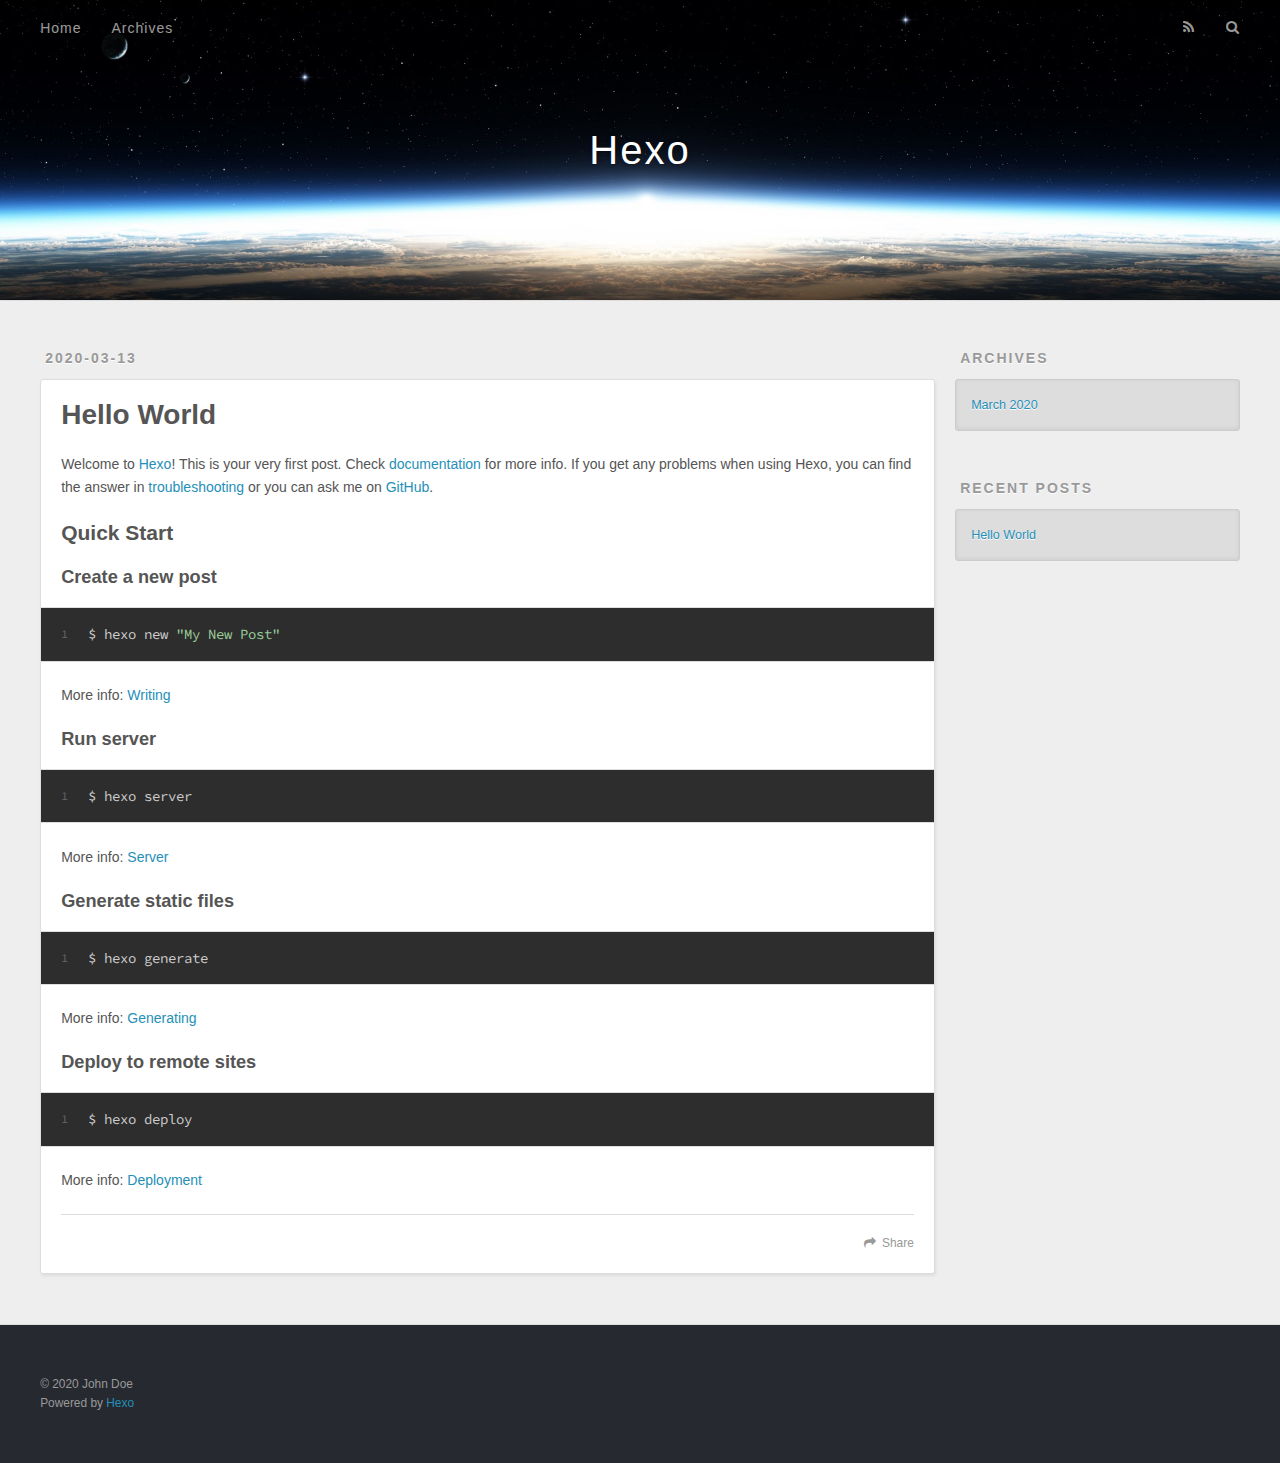
==== index.html @ 434d49f9 "Site updated: 2020-03-13 12:32:12" ====
<!DOCTYPE html>
<html>
<head>
  <meta charset="utf-8">
  

  
  <title>Hexo</title>
  <meta name="viewport" content="width=device-width, initial-scale=1, maximum-scale=1">
  <meta property="og:type" content="website">
<meta property="og:title" content="Hexo">
<meta property="og:url" content="http://yoursite.com/index.html">
<meta property="og:site_name" content="Hexo">
<meta property="og:locale" content="en_US">
<meta property="article:author" content="John Doe">
<meta name="twitter:card" content="summary">
  
    <link rel="alternate" href="/atom.xml" title="Hexo" type="application/atom+xml">
  
  
    <link rel="icon" href="/favicon.png">
  
  
    <link href="//fonts.googleapis.com/css?family=Source+Code+Pro" rel="stylesheet" type="text/css">
  
  
<link rel="stylesheet" href="/css/style.css">

<meta name="generator" content="Hexo 4.2.0"></head>

<body>
  <div id="container">
    <div id="wrap">
      <header id="header">
  <div id="banner"></div>
  <div id="header-outer" class="outer">
    <div id="header-title" class="inner">
      <h1 id="logo-wrap">
        <a href="/" id="logo">Hexo</a>
      </h1>
      
    </div>
    <div id="header-inner" class="inner">
      <nav id="main-nav">
        <a id="main-nav-toggle" class="nav-icon"></a>
        
          <a class="main-nav-link" href="/">Home</a>
        
          <a class="main-nav-link" href="/archives">Archives</a>
        
      </nav>
      <nav id="sub-nav">
        
          <a id="nav-rss-link" class="nav-icon" href="/atom.xml" title="RSS Feed"></a>
        
        <a id="nav-search-btn" class="nav-icon" title="Search"></a>
      </nav>
      <div id="search-form-wrap">
        <form action="//google.com/search" method="get" accept-charset="UTF-8" class="search-form"><input type="search" name="q" class="search-form-input" placeholder="Search"><button type="submit" class="search-form-submit">&#xF002;</button><input type="hidden" name="sitesearch" value="http://yoursite.com"></form>
      </div>
    </div>
  </div>
</header>
      <div class="outer">
        <section id="main">
  
    <article id="post-hello-world" class="article article-type-post" itemscope itemprop="blogPost">
  <div class="article-meta">
    <a href="/2020/03/13/hello-world/" class="article-date">
  <time datetime="2020-03-13T03:40:43.714Z" itemprop="datePublished">2020-03-13</time>
</a>
    
  </div>
  <div class="article-inner">
    
    
      <header class="article-header">
        
  
    <h1 itemprop="name">
      <a class="article-title" href="/2020/03/13/hello-world/">Hello World</a>
    </h1>
  

      </header>
    
    <div class="article-entry" itemprop="articleBody">
      
        <p>Welcome to <a href="https://hexo.io/" target="_blank" rel="noopener">Hexo</a>! This is your very first post. Check <a href="https://hexo.io/docs/" target="_blank" rel="noopener">documentation</a> for more info. If you get any problems when using Hexo, you can find the answer in <a href="https://hexo.io/docs/troubleshooting.html" target="_blank" rel="noopener">troubleshooting</a> or you can ask me on <a href="https://github.com/hexojs/hexo/issues" target="_blank" rel="noopener">GitHub</a>.</p>
<h2 id="Quick-Start"><a href="#Quick-Start" class="headerlink" title="Quick Start"></a>Quick Start</h2><h3 id="Create-a-new-post"><a href="#Create-a-new-post" class="headerlink" title="Create a new post"></a>Create a new post</h3><figure class="highlight bash"><table><tr><td class="gutter"><pre><span class="line">1</span><br></pre></td><td class="code"><pre><span class="line">$ hexo new <span class="string">"My New Post"</span></span><br></pre></td></tr></table></figure>

<p>More info: <a href="https://hexo.io/docs/writing.html" target="_blank" rel="noopener">Writing</a></p>
<h3 id="Run-server"><a href="#Run-server" class="headerlink" title="Run server"></a>Run server</h3><figure class="highlight bash"><table><tr><td class="gutter"><pre><span class="line">1</span><br></pre></td><td class="code"><pre><span class="line">$ hexo server</span><br></pre></td></tr></table></figure>

<p>More info: <a href="https://hexo.io/docs/server.html" target="_blank" rel="noopener">Server</a></p>
<h3 id="Generate-static-files"><a href="#Generate-static-files" class="headerlink" title="Generate static files"></a>Generate static files</h3><figure class="highlight bash"><table><tr><td class="gutter"><pre><span class="line">1</span><br></pre></td><td class="code"><pre><span class="line">$ hexo generate</span><br></pre></td></tr></table></figure>

<p>More info: <a href="https://hexo.io/docs/generating.html" target="_blank" rel="noopener">Generating</a></p>
<h3 id="Deploy-to-remote-sites"><a href="#Deploy-to-remote-sites" class="headerlink" title="Deploy to remote sites"></a>Deploy to remote sites</h3><figure class="highlight bash"><table><tr><td class="gutter"><pre><span class="line">1</span><br></pre></td><td class="code"><pre><span class="line">$ hexo deploy</span><br></pre></td></tr></table></figure>

<p>More info: <a href="https://hexo.io/docs/one-command-deployment.html" target="_blank" rel="noopener">Deployment</a></p>

      
    </div>
    <footer class="article-footer">
      <a data-url="http://yoursite.com/2020/03/13/hello-world/" data-id="ck7pnyvwx0000w4w993yjgcrk" class="article-share-link">Share</a>
      
      
    </footer>
  </div>
  
</article>


  


</section>
        
          <aside id="sidebar">
  
    

  
    

  
    
  
    
  <div class="widget-wrap">
    <h3 class="widget-title">Archives</h3>
    <div class="widget">
      <ul class="archive-list"><li class="archive-list-item"><a class="archive-list-link" href="/archives/2020/03/">March 2020</a></li></ul>
    </div>
  </div>


  
    
  <div class="widget-wrap">
    <h3 class="widget-title">Recent Posts</h3>
    <div class="widget">
      <ul>
        
          <li>
            <a href="/2020/03/13/hello-world/">Hello World</a>
          </li>
        
      </ul>
    </div>
  </div>

  
</aside>
        
      </div>
      <footer id="footer">
  
  <div class="outer">
    <div id="footer-info" class="inner">
      &copy; 2020 John Doe<br>
      Powered by <a href="http://hexo.io/" target="_blank">Hexo</a>
    </div>
  </div>
</footer>
    </div>
    <nav id="mobile-nav">
  
    <a href="/" class="mobile-nav-link">Home</a>
  
    <a href="/archives" class="mobile-nav-link">Archives</a>
  
</nav>
    

<script src="//ajax.googleapis.com/ajax/libs/jquery/2.0.3/jquery.min.js"></script>


  
<link rel="stylesheet" href="/fancybox/jquery.fancybox.css">

  
<script src="/fancybox/jquery.fancybox.pack.js"></script>




<script src="/js/script.js"></script>




  </div>
</body>
</html>
---- css/style.css ----
body {
  width: 100%;
}
body:before,
body:after {
  content: "";
  display: table;
}
body:after {
  clear: both;
}
html,
body,
div,
span,
applet,
object,
iframe,
h1,
h2,
h3,
h4,
h5,
h6,
p,
blockquote,
pre,
a,
abbr,
acronym,
address,
big,
cite,
code,
del,
dfn,
em,
img,
ins,
kbd,
q,
s,
samp,
small,
strike,
strong,
sub,
sup,
tt,
var,
dl,
dt,
dd,
ol,
ul,
li,
fieldset,
form,
label,
legend,
table,
caption,
tbody,
tfoot,
thead,
tr,
th,
td {
  margin: 0;
  padding: 0;
  border: 0;
  outline: 0;
  font-weight: inherit;
  font-style: inherit;
  font-family: inherit;
  font-size: 100%;
  vertical-align: baseline;
}
body {
  line-height: 1;
  color: #000;
  background: #fff;
}
ol,
ul {
  list-style: none;
}
table {
  border-collapse: separate;
  border-spacing: 0;
  vertical-align: middle;
}
caption,
th,
td {
  text-align: left;
  font-weight: normal;
  vertical-align: middle;
}
a img {
  border: none;
}
input,
button {
  margin: 0;
  padding: 0;
}
input::-moz-focus-inner,
button::-moz-focus-inner {
  border: 0;
  padding: 0;
}
@font-face {
  font-family: FontAwesome;
  font-style: normal;
  font-weight: normal;
  src: url("fonts/fontawesome-webfont.eot?v=#4.0.3");
  src: url("fonts/fontawesome-webfont.eot?#iefix&v=#4.0.3") format("embedded-opentype"), url("fonts/fontawesome-webfont.woff?v=#4.0.3") format("woff"), url("fonts/fontawesome-webfont.ttf?v=#4.0.3") format("truetype"), url("fonts/fontawesome-webfont.svg#fontawesomeregular?v=#4.0.3") format("svg");
}
html,
body,
#container {
  height: 100%;
}
body {
  background: #eee;
  font: 14px -apple-system, BlinkMacSystemFont, "Segoe UI", "Roboto", "Oxygen", "Ubuntu", "Cantarell", "Fira Sans", "Droid Sans", "Helvetica Neue", sans-serif;
  -webkit-text-size-adjust: 100%;
}
.outer {
  max-width: 1220px;
  margin: 0 auto;
  padding: 0 20px;
}
.outer:before,
.outer:after {
  content: "";
  display: table;
}
.outer:after {
  clear: both;
}
.inner {
  display: inline;
  float: left;
  width: 98.33333333333333%;
  margin: 0 0.833333333333333%;
}
.left,
.alignleft {
  float: left;
}
.right,
.alignright {
  float: right;
}
.clear {
  clear: both;
}
#container {
  position: relative;
}
.mobile-nav-on {
  overflow: hidden;
}
#wrap {
  height: 100%;
  width: 100%;
  position: absolute;
  top: 0;
  left: 0;
  -webkit-transition: 0.2s ease-out;
  -moz-transition: 0.2s ease-out;
  -ms-transition: 0.2s ease-out;
  transition: 0.2s ease-out;
  z-index: 1;
  background: #eee;
}
.mobile-nav-on #wrap {
  left: 280px;
}
@media screen and (min-width: 768px) {
  #main {
    display: inline;
    float: left;
    width: 73.33333333333333%;
    margin: 0 0.833333333333333%;
  }
}
.article-date,
.article-category-link,
.archive-year,
.widget-title {
  text-decoration: none;
  text-transform: uppercase;
  letter-spacing: 2px;
  color: #999;
  margin-bottom: 1em;
  margin-left: 5px;
  line-height: 1em;
  text-shadow: 0 1px #fff;
  font-weight: bold;
}
.article-inner,
.archive-article-inner {
  background: #fff;
  -webkit-box-shadow: 1px 2px 3px #ddd;
  box-shadow: 1px 2px 3px #ddd;
  border: 1px solid #ddd;
  border-radius: 3px;
}
.article-entry h1,
.widget h1 {
  font-size: 2em;
}
.article-entry h2,
.widget h2 {
  font-size: 1.5em;
}
.article-entry h3,
.widget h3 {
  font-size: 1.3em;
}
.article-entry h4,
.widget h4 {
  font-size: 1.2em;
}
.article-entry h5,
.widget h5 {
  font-size: 1em;
}
.article-entry h6,
.widget h6 {
  font-size: 1em;
  color: #999;
}
.article-entry hr,
.widget hr {
  border: 1px dashed #ddd;
}
.article-entry strong,
.widget strong {
  font-weight: bold;
}
.article-entry em,
.widget em,
.article-entry cite,
.widget cite {
  font-style: italic;
}
.article-entry sup,
.widget sup,
.article-entry sub,
.widget sub {
  font-size: 0.75em;
  line-height: 0;
  position: relative;
  vertical-align: baseline;
}
.article-entry sup,
.widget sup {
  top: -0.5em;
}
.article-entry sub,
.widget sub {
  bottom: -0.2em;
}
.article-entry small,
.widget small {
  font-size: 0.85em;
}
.article-entry acronym,
.widget acronym,
.article-entry abbr,
.widget abbr {
  border-bottom: 1px dotted;
}
.article-entry ul,
.widget ul,
.article-entry ol,
.widget ol,
.article-entry dl,
.widget dl {
  margin: 0 20px;
  line-height: 1.6em;
}
.article-entry ul ul,
.widget ul ul,
.article-entry ol ul,
.widget ol ul,
.article-entry ul ol,
.widget ul ol,
.article-entry ol ol,
.widget ol ol {
  margin-top: 0;
  margin-bottom: 0;
}
.article-entry ul,
.widget ul {
  list-style: disc;
}
.article-entry ol,
.widget ol {
  list-style: decimal;
}
.article-entry dt,
.widget dt {
  font-weight: bold;
}
#header {
  height: 300px;
  position: relative;
  border-bottom: 1px solid #ddd;
}
#header:before,
#header:after {
  content: "";
  position: absolute;
  left: 0;
  right: 0;
  height: 40px;
}
#header:before {
  top: 0;
  background: -webkit-linear-gradient(rgba(0,0,0,0.2), transparent);
  background: -moz-linear-gradient(rgba(0,0,0,0.2), transparent);
  background: -ms-linear-gradient(rgba(0,0,0,0.2), transparent);
  background: linear-gradient(rgba(0,0,0,0.2), transparent);
}
#header:after {
  bottom: 0;
  background: -webkit-linear-gradient(transparent, rgba(0,0,0,0.2));
  background: -moz-linear-gradient(transparent, rgba(0,0,0,0.2));
  background: -ms-linear-gradient(transparent, rgba(0,0,0,0.2));
  background: linear-gradient(transparent, rgba(0,0,0,0.2));
}
#header-outer {
  height: 100%;
  position: relative;
}
#header-inner {
  position: relative;
  overflow: hidden;
}
#banner {
  position: absolute;
  top: 0;
  left: 0;
  width: 100%;
  height: 100%;
  background: url("images/banner.jpg") center #000;
  -webkit-background-size: cover;
  -moz-background-size: cover;
  background-size: cover;
  z-index: -1;
}
#header-title {
  text-align: center;
  height: 40px;
  position: absolute;
  top: 50%;
  left: 0;
  margin-top: -20px;
}
#logo,
#subtitle {
  text-decoration: none;
  color: #fff;
  font-weight: 300;
  text-shadow: 0 1px 4px rgba(0,0,0,0.3);
}
#logo {
  font-size: 40px;
  line-height: 40px;
  letter-spacing: 2px;
}
#subtitle {
  font-size: 16px;
  line-height: 16px;
  letter-spacing: 1px;
}
#subtitle-wrap {
  margin-top: 16px;
}
#main-nav {
  float: left;
  margin-left: -15px;
}
.nav-icon,
.main-nav-link {
  float: left;
  color: #fff;
  opacity: 0.6;
  text-decoration: none;
  text-shadow: 0 1px rgba(0,0,0,0.2);
  -webkit-transition: opacity 0.2s;
  -moz-transition: opacity 0.2s;
  -ms-transition: opacity 0.2s;
  transition: opacity 0.2s;
  display: block;
  padding: 20px 15px;
}
.nav-icon:hover,
.main-nav-link:hover {
  opacity: 1;
}
.nav-icon {
  font-family: FontAwesome;
  text-align: center;
  font-size: 14px;
  width: 14px;
  height: 14px;
  padding: 20px 15px;
  position: relative;
  cursor: pointer;
}
.main-nav-link {
  font-weight: 300;
  letter-spacing: 1px;
}
@media screen and (max-width: 479px) {
  .main-nav-link {
    display: none;
  }
}
#main-nav-toggle {
  display: none;
}
#main-nav-toggle:before {
  content: "\f0c9";
}
@media screen and (max-width: 479px) {
  #main-nav-toggle {
    display: block;
  }
}
#sub-nav {
  float: right;
  margin-right: -15px;
}
#nav-rss-link:before {
  content: "\f09e";
}
#nav-search-btn:before {
  content: "\f002";
}
#search-form-wrap {
  position: absolute;
  top: 15px;
  width: 150px;
  height: 30px;
  right: -150px;
  opacity: 0;
  -webkit-transition: 0.2s ease-out;
  -moz-transition: 0.2s ease-out;
  -ms-transition: 0.2s ease-out;
  transition: 0.2s ease-out;
}
#search-form-wrap.on {
  opacity: 1;
  right: 0;
}
@media screen and (max-width: 479px) {
  #search-form-wrap {
    width: 100%;
    right: -100%;
  }
}
.search-form {
  position: absolute;
  top: 0;
  left: 0;
  right: 0;
  background: #fff;
  padding: 5px 15px;
  border-radius: 15px;
  -webkit-box-shadow: 0 0 10px rgba(0,0,0,0.3);
  box-shadow: 0 0 10px rgba(0,0,0,0.3);
}
.search-form-input {
  border: none;
  background: none;
  color: #555;
  width: 100%;
  font: 13px -apple-system, BlinkMacSystemFont, "Segoe UI", "Roboto", "Oxygen", "Ubuntu", "Cantarell", "Fira Sans", "Droid Sans", "Helvetica Neue", sans-serif;
  outline: none;
}
.search-form-input::-webkit-search-results-decoration,
.search-form-input::-webkit-search-cancel-button {
  -webkit-appearance: none;
}
.search-form-submit {
  position: absolute;
  top: 50%;
  right: 10px;
  margin-top: -7px;
  font: 13px FontAwesome;
  border: none;
  background: none;
  color: #bbb;
  cursor: pointer;
}
.search-form-submit:hover,
.search-form-submit:focus {
  color: #777;
}
.article {
  margin: 50px 0;
}
.article-inner {
  overflow: hidden;
}
.article-meta:before,
.article-meta:after {
  content: "";
  display: table;
}
.article-meta:after {
  clear: both;
}
.article-date {
  float: left;
}
.article-category {
  float: left;
  line-height: 1em;
  color: #ccc;
  text-shadow: 0 1px #fff;
  margin-left: 8px;
}
.article-category:before {
  content: "\2022";
}
.article-category-link {
  margin: 0 12px 1em;
}
.article-header {
  padding: 20px 20px 0;
}
.article-title {
  text-decoration: none;
  font-size: 2em;
  font-weight: bold;
  color: #555;
  line-height: 1.1em;
  -webkit-transition: color 0.2s;
  -moz-transition: color 0.2s;
  -ms-transition: color 0.2s;
  transition: color 0.2s;
}
a.article-title:hover {
  color: #258fb8;
}
.article-entry {
  color: #555;
  padding: 0 20px;
}
.article-entry:before,
.article-entry:after {
  content: "";
  display: table;
}
.article-entry:after {
  clear: both;
}
.article-entry p,
.article-entry table {
  line-height: 1.6em;
  margin: 1.6em 0;
}
.article-entry h1,
.article-entry h2,
.article-entry h3,
.article-entry h4,
.article-entry h5,
.article-entry h6 {
  font-weight: bold;
}
.article-entry h1,
.article-entry h2,
.article-entry h3,
.article-entry h4,
.article-entry h5,
.article-entry h6 {
  line-height: 1.1em;
  margin: 1.1em 0;
}
.article-entry a {
  color: #258fb8;
  text-decoration: none;
}
.article-entry a:hover {
  text-decoration: underline;
}
.article-entry ul,
.article-entry ol,
.article-entry dl {
  margin-top: 1.6em;
  margin-bottom: 1.6em;
}
.article-entry img,
.article-entry video {
  max-width: 100%;
  height: auto;
  display: block;
  margin: auto;
}
.article-entry iframe {
  border: none;
}
.article-entry table {
  width: 100%;
  border-collapse: collapse;
  border-spacing: 0;
}
.article-entry th {
  font-weight: bold;
  border-bottom: 3px solid #ddd;
  padding-bottom: 0.5em;
}
.article-entry td {
  border-bottom: 1px solid #ddd;
  padding: 10px 0;
}
.article-entry blockquote {
  font-family: Georgia, "Times New Roman", serif;
  font-size: 1.4em;
  margin: 1.6em 20px;
  text-align: center;
}
.article-entry blockquote footer {
  font-size: 14px;
  margin: 1.6em 0;
  font-family: -apple-system, BlinkMacSystemFont, "Segoe UI", "Roboto", "Oxygen", "Ubuntu", "Cantarell", "Fira Sans", "Droid Sans", "Helvetica Neue", sans-serif;
}
.article-entry blockquote footer cite:before {
  content: "—";
  padding: 0 0.5em;
}
.article-entry .pullquote {
  text-align: left;
  width: 45%;
  margin: 0;
}
.article-entry .pullquote.left {
  margin-left: 0.5em;
  margin-right: 1em;
}
.article-entry .pullquote.right {
  margin-right: 0.5em;
  margin-left: 1em;
}
.article-entry .caption {
  color: #999;
  display: block;
  font-size: 0.9em;
  margin-top: 0.5em;
  position: relative;
  text-align: center;
}
.article-entry .video-container {
  position: relative;
  padding-top: 56.25%;
  height: 0;
  overflow: hidden;
}
.article-entry .video-container iframe,
.article-entry .video-container object,
.article-entry .video-container embed {
  position: absolute;
  top: 0;
  left: 0;
  width: 100%;
  height: 100%;
  margin-top: 0;
}
.article-more-link a {
  display: inline-block;
  line-height: 1em;
  padding: 6px 15px;
  border-radius: 15px;
  background: #eee;
  color: #999;
  text-shadow: 0 1px #fff;
  text-decoration: none;
}
.article-more-link a:hover {
  background: #258fb8;
  color: #fff;
  text-decoration: none;
  text-shadow: 0 1px #1e7293;
}
.article-footer {
  font-size: 0.85em;
  line-height: 1.6em;
  border-top: 1px solid #ddd;
  padding-top: 1.6em;
  margin: 0 20px 20px;
}
.article-footer:before,
.article-footer:after {
  content: "";
  display: table;
}
.article-footer:after {
  clear: both;
}
.article-footer a {
  color: #999;
  text-decoration: none;
}
.article-footer a:hover {
  color: #555;
}
.article-tag-list-item {
  float: left;
  margin-right: 10px;
}
.article-tag-list-link:before {
  content: "#";
}
.article-comment-link {
  float: right;
}
.article-comment-link:before {
  content: "\f075";
  font-family: FontAwesome;
  padding-right: 8px;
}
.article-share-link {
  cursor: pointer;
  float: right;
  margin-left: 20px;
}
.article-share-link:before {
  content: "\f064";
  font-family: FontAwesome;
  padding-right: 6px;
}
#article-nav {
  position: relative;
}
#article-nav:before,
#article-nav:after {
  content: "";
  display: table;
}
#article-nav:after {
  clear: both;
}
@media screen and (min-width: 768px) {
  #article-nav {
    margin: 50px 0;
  }
  #article-nav:before {
    width: 8px;
    height: 8px;
    position: absolute;
    top: 50%;
    left: 50%;
    margin-top: -4px;
    margin-left: -4px;
    content: "";
    border-radius: 50%;
    background: #ddd;
    -webkit-box-shadow: 0 1px 2px #fff;
    box-shadow: 0 1px 2px #fff;
  }
}
.article-nav-link-wrap {
  text-decoration: none;
  text-shadow: 0 1px #fff;
  color: #999;
  -webkit-box-sizing: border-box;
  -moz-box-sizing: border-box;
  box-sizing: border-box;
  margin-top: 50px;
  text-align: center;
  display: block;
}
.article-nav-link-wrap:hover {
  color: #555;
}
@media screen and (min-width: 768px) {
  .article-nav-link-wrap {
    width: 50%;
    margin-top: 0;
  }
}
@media screen and (min-width: 768px) {
  #article-nav-newer {
    float: left;
    text-align: right;
    padding-right: 20px;
  }
}
@media screen and (min-width: 768px) {
  #article-nav-older {
    float: right;
    text-align: left;
    padding-left: 20px;
  }
}
.article-nav-caption {
  text-transform: uppercase;
  letter-spacing: 2px;
  color: #ddd;
  line-height: 1em;
  font-weight: bold;
}
#article-nav-newer .article-nav-caption {
  margin-right: -2px;
}
.article-nav-title {
  font-size: 0.85em;
  line-height: 1.6em;
  margin-top: 0.5em;
}
.article-share-box {
  position: absolute;
  display: none;
  background: #fff;
  -webkit-box-shadow: 1px 2px 10px rgba(0,0,0,0.2);
  box-shadow: 1px 2px 10px rgba(0,0,0,0.2);
  border-radius: 3px;
  margin-left: -145px;
  overflow: hidden;
  z-index: 1;
}
.article-share-box.on {
  display: block;
}
.article-share-input {
  width: 100%;
  background: none;
  -webkit-box-sizing: border-box;
  -moz-box-sizing: border-box;
  box-sizing: border-box;
  font: 14px -apple-system, BlinkMacSystemFont, "Segoe UI", "Roboto", "Oxygen", "Ubuntu", "Cantarell", "Fira Sans", "Droid Sans", "Helvetica Neue", sans-serif;
  padding: 0 15px;
  color: #555;
  outline: none;
  border: 1px solid #ddd;
  border-radius: 3px 3px 0 0;
  height: 36px;
  line-height: 36px;
}
.article-share-links {
  background: #eee;
}
.article-share-links:before,
.article-share-links:after {
  content: "";
  display: table;
}
.article-share-links:after {
  clear: both;
}
.article-share-twitter,
.article-share-facebook,
.article-share-pinterest,
.article-share-google {
  width: 50px;
  height: 36px;
  display: block;
  float: left;
  position: relative;
  color: #999;
  text-shadow: 0 1px #fff;
}
.article-share-twitter:before,
.article-share-facebook:before,
.article-share-pinterest:before,
.article-share-google:before {
  font-size: 20px;
  font-family: FontAwesome;
  width: 20px;
  height: 20px;
  position: absolute;
  top: 50%;
  left: 50%;
  margin-top: -10px;
  margin-left: -10px;
  text-align: center;
}
.article-share-twitter:hover,
.article-share-facebook:hover,
.article-share-pinterest:hover,
.article-share-google:hover {
  color: #fff;
}
.article-share-twitter:before {
  content: "\f099";
}
.article-share-twitter:hover {
  background: #00aced;
  text-shadow: 0 1px #008abe;
}
.article-share-facebook:before {
  content: "\f09a";
}
.article-share-facebook:hover {
  background: #3b5998;
  text-shadow: 0 1px #2f477a;
}
.article-share-pinterest:before {
  content: "\f0d2";
}
.article-share-pinterest:hover {
  background: #cb2027;
  text-shadow: 0 1px #a21a1f;
}
.article-share-google:before {
  content: "\f0d5";
}
.article-share-google:hover {
  background: #dd4b39;
  text-shadow: 0 1px #be3221;
}
.article-gallery {
  background: #000;
  position: relative;
}
.article-gallery-photos {
  position: relative;
  overflow: hidden;
}
.article-gallery-img {
  display: none;
  max-width: 100%;
}
.article-gallery-img:first-child {
  display: block;
}
.article-gallery-img.loaded {
  position: absolute;
  display: block;
}
.article-gallery-img img {
  display: block;
  max-width: 100%;
  margin: 0 auto;
}
#comments {
  background: #fff;
  -webkit-box-shadow: 1px 2px 3px #ddd;
  box-shadow: 1px 2px 3px #ddd;
  padding: 20px;
  border: 1px solid #ddd;
  border-radius: 3px;
  margin: 50px 0;
}
#comments a {
  color: #258fb8;
}
.archives-wrap {
  margin: 50px 0;
}
.archives:before,
.archives:after {
  content: "";
  display: table;
}
.archives:after {
  clear: both;
}
.archive-year-wrap {
  margin-bottom: 1em;
}
.archives {
  -webkit-column-gap: 10px;
  -moz-column-gap: 10px;
  column-gap: 10px;
}
@media screen and (min-width: 480px) and (max-width: 767px) {
  .archives {
    -webkit-column-count: 2;
    -moz-column-count: 2;
    column-count: 2;
  }
}
@media screen and (min-width: 768px) {
  .archives {
    -webkit-column-count: 3;
    -moz-column-count: 3;
    column-count: 3;
  }
}
.archive-article {
  -webkit-column-break-inside: avoid;
  page-break-inside: avoid;
  overflow: hidden;
  break-inside: avoid-column;
}
.archive-article-inner {
  padding: 10px;
  margin-bottom: 15px;
}
.archive-article-title {
  text-decoration: none;
  font-weight: bold;
  color: #555;
  -webkit-transition: color 0.2s;
  -moz-transition: color 0.2s;
  -ms-transition: color 0.2s;
  transition: color 0.2s;
  line-height: 1.6em;
}
.archive-article-title:hover {
  color: #258fb8;
}
.archive-article-footer {
  margin-top: 1em;
}
.archive-article-date {
  color: #999;
  text-decoration: none;
  font-size: 0.85em;
  line-height: 1em;
  margin-bottom: 0.5em;
  display: block;
}
#page-nav {
  margin: 50px auto;
  background: #fff;
  -webkit-box-shadow: 1px 2px 3px #ddd;
  box-shadow: 1px 2px 3px #ddd;
  border: 1px solid #ddd;
  border-radius: 3px;
  text-align: center;
  color: #999;
  overflow: hidden;
}
#page-nav:before,
#page-nav:after {
  content: "";
  display: table;
}
#page-nav:after {
  clear: both;
}
#page-nav a,
#page-nav span {
  padding: 10px 20px;
  line-height: 1;
  height: 2ex;
}
#page-nav a {
  color: #999;
  text-decoration: none;
}
#page-nav a:hover {
  background: #999;
  color: #fff;
}
#page-nav .prev {
  float: left;
}
#page-nav .next {
  float: right;
}
#page-nav .page-number {
  display: inline-block;
}
@media screen and (max-width: 479px) {
  #page-nav .page-number {
    display: none;
  }
}
#page-nav .current {
  color: #555;
  font-weight: bold;
}
#page-nav .space {
  color: #ddd;
}
#footer {
  background: #262a30;
  padding: 50px 0;
  border-top: 1px solid #ddd;
  color: #999;
}
#footer a {
  color: #258fb8;
  text-decoration: none;
}
#footer a:hover {
  text-decoration: underline;
}
#footer-info {
  line-height: 1.6em;
  font-size: 0.85em;
}
.article-entry pre,
.article-entry .highlight {
  background: #2d2d2d;
  margin: 0 -20px;
  padding: 15px 20px;
  border-style: solid;
  border-color: #ddd;
  border-width: 1px 0;
  overflow: auto;
  color: #ccc;
  line-height: 22.400000000000002px;
}
.article-entry .highlight .gutter pre,
.article-entry .gist .gist-file .gist-data .line-numbers {
  color: #666;
  font-size: 0.85em;
}
.article-entry pre,
.article-entry code {
  font-family: "Source Code Pro", Consolas, Monaco, Menlo, Consolas, monospace;
}
.article-entry code {
  background: #eee;
  text-shadow: 0 1px #fff;
  padding: 0 0.3em;
}
.article-entry pre code {
  background: none;
  text-shadow: none;
  padding: 0;
}
.article-entry .highlight pre {
  border: none;
  margin: 0;
  padding: 0;
}
.article-entry .highlight table {
  margin: 0;
  width: auto;
}
.article-entry .highlight td {
  border: none;
  padding: 0;
}
.article-entry .highlight figcaption {
  font-size: 0.85em;
  color: #999;
  line-height: 1em;
  margin-bottom: 1em;
}
.article-entry .highlight figcaption:before,
.article-entry .highlight figcaption:after {
  content: "";
  display: table;
}
.article-entry .highlight figcaption:after {
  clear: both;
}
.article-entry .highlight figcaption a {
  float: right;
}
.article-entry .highlight .gutter pre {
  text-align: right;
  padding-right: 20px;
}
.article-entry .highlight .line {
  height: 22.400000000000002px;
}
.article-entry .highlight .line.marked {
  background: #515151;
}
.article-entry .gist {
  margin: 0 -20px;
  border-style: solid;
  border-color: #ddd;
  border-width: 1px 0;
  background: #2d2d2d;
  padding: 15px 20px 15px 0;
}
.article-entry .gist .gist-file {
  border: none;
  font-family: "Source Code Pro", Consolas, Monaco, Menlo, Consolas, monospace;
  margin: 0;
}
.article-entry .gist .gist-file .gist-data {
  background: none;
  border: none;
}
.article-entry .gist .gist-file .gist-data .line-numbers {
  background: none;
  border: none;
  padding: 0 20px 0 0;
}
.article-entry .gist .gist-file .gist-data .line-data {
  padding: 0 !important;
}
.article-entry .gist .gist-file .highlight {
  margin: 0;
  padding: 0;
  border: none;
}
.article-entry .gist .gist-file .gist-meta {
  background: #2d2d2d;
  color: #999;
  font: 0.85em -apple-system, BlinkMacSystemFont, "Segoe UI", "Roboto", "Oxygen", "Ubuntu", "Cantarell", "Fira Sans", "Droid Sans", "Helvetica Neue", sans-serif;
  text-shadow: 0 0;
  padding: 0;
  margin-top: 1em;
  margin-left: 20px;
}
.article-entry .gist .gist-file .gist-meta a {
  color: #258fb8;
  font-weight: normal;
}
.article-entry .gist .gist-file .gist-meta a:hover {
  text-decoration: underline;
}
pre .comment,
pre .title {
  color: #999;
}
pre .variable,
pre .attribute,
pre .tag,
pre .regexp,
pre .ruby .constant,
pre .xml .tag .title,
pre .xml .pi,
pre .xml .doctype,
pre .html .doctype,
pre .css .id,
pre .css .class,
pre .css .pseudo {
  color: #f2777a;
}
pre .number,
pre .preprocessor,
pre .built_in,
pre .literal,
pre .params,
pre .constant {
  color: #f99157;
}
pre .class,
pre .ruby .class .title,
pre .css .rules .attribute {
  color: #9c9;
}
pre .string,
pre .value,
pre .inheritance,
pre .header,
pre .ruby .symbol,
pre .xml .cdata {
  color: #9c9;
}
pre .css .hexcolor {
  color: #6cc;
}
pre .function,
pre .python .decorator,
pre .python .title,
pre .ruby .function .title,
pre .ruby .title .keyword,
pre .perl .sub,
pre .javascript .title,
pre .coffeescript .title {
  color: #69c;
}
pre .keyword,
pre .javascript .function {
  color: #c9c;
}
@media screen and (max-width: 479px) {
  #mobile-nav {
    position: absolute;
    top: 0;
    left: 0;
    width: 280px;
    height: 100%;
    background: #191919;
    border-right: 1px solid #fff;
  }
}
@media screen and (max-width: 479px) {
  .mobile-nav-link {
    display: block;
    color: #999;
    text-decoration: none;
    padding: 15px 20px;
    font-weight: bold;
  }
  .mobile-nav-link:hover {
    color: #fff;
  }
}
@media screen and (min-width: 768px) {
  #sidebar {
    display: inline;
    float: left;
    width: 23.333333333333332%;
    margin: 0 0.833333333333333%;
  }
}
.widget-wrap {
  margin: 50px 0;
}
.widget {
  color: #777;
  text-shadow: 0 1px #fff;
  background: #ddd;
  -webkit-box-shadow: 0 -1px 4px #ccc inset;
  box-shadow: 0 -1px 4px #ccc inset;
  border: 1px solid #ccc;
  padding: 15px;
  border-radius: 3px;
}
.widget a {
  color: #258fb8;
  text-decoration: none;
}
.widget a:hover {
  text-decoration: underline;
}
.widget ul ul,
.widget ol ul,
.widget dl ul,
.widget ul ol,
.widget ol ol,
.widget dl ol,
.widget ul dl,
.widget ol dl,
.widget dl dl {
  margin-left: 15px;
  list-style: disc;
}
.widget {
  line-height: 1.6em;
  word-wrap: break-word;
  font-size: 0.9em;
}
.widget ul,
.widget ol {
  list-style: none;
  margin: 0;
}
.widget ul ul,
.widget ol ul,
.widget ul ol,
.widget ol ol {
  margin: 0 20px;
}
.widget ul ul,
.widget ol ul {
  list-style: disc;
}
.widget ul ol,
.widget ol ol {
  list-style: decimal;
}
.category-list-count,
.tag-list-count,
.archive-list-count {
  padding-left: 5px;
  color: #999;
  font-size: 0.85em;
}
.category-list-count:before,
.tag-list-count:before,
.archive-list-count:before {
  content: "(";
}
.category-list-count:after,
.tag-list-count:after,
.archive-list-count:after {
  content: ")";
}
.tagcloud a {
  margin-right: 5px;
  display: inline-block;
}
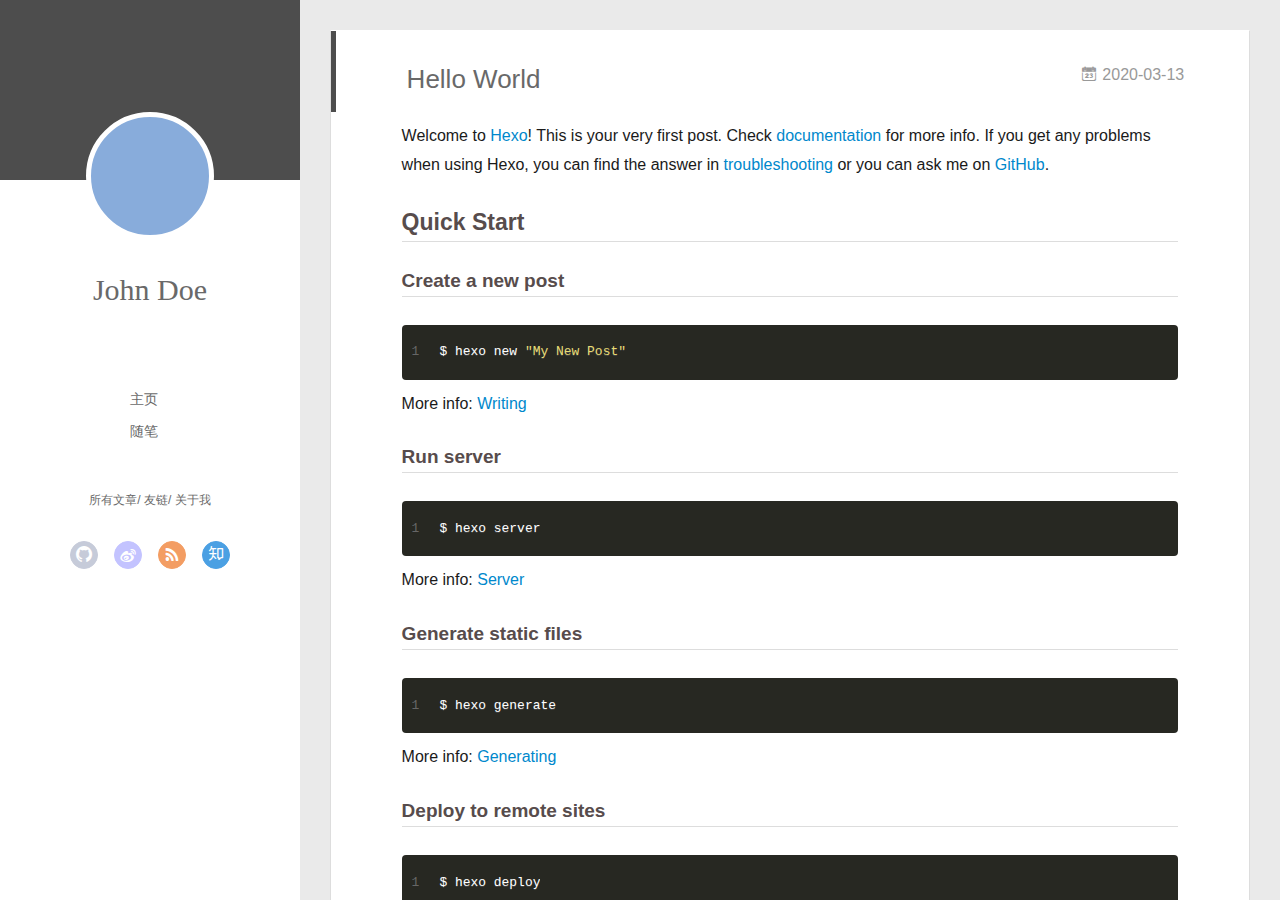
==== commit 9e9f3d40: "Site updated: 2020-03-13 13:19:25" ====
--- a/index.html
+++ b/index.html
@@ -3,8 +3,9 @@
 <head>
   <meta charset="utf-8">
   
-
-  
+  <meta name="renderer" content="webkit">
+  <meta http-equiv="X-UA-Compatible" content="IE=edge" >
+  <link rel="dns-prefetch" href="http://yoursite.com">
   <title>Hexo</title>
   <meta name="viewport" content="width=device-width, initial-scale=1, maximum-scale=1">
   <meta property="og:type" content="website">
@@ -15,64 +16,144 @@
 <meta property="article:author" content="John Doe">
 <meta name="twitter:card" content="summary">
   
-    <link rel="alternate" href="/atom.xml" title="Hexo" type="application/atom+xml">
+    <link rel="alternative" href="/atom.xml" title="Hexo" type="application/atom+xml">
   
   
     <link rel="icon" href="/favicon.png">
   
-  
-    <link href="//fonts.googleapis.com/css?family=Source+Code+Pro" rel="stylesheet" type="text/css">
-  
-  
-<link rel="stylesheet" href="/css/style.css">
+  <link rel="stylesheet" type="text/css" href="/./main.0cf68a.css">
+  <style type="text/css">
+  
+    #container.show {
+      background: linear-gradient(200deg,#a0cfe4,#e8c37e);
+    }
+  </style>
+  
+
+  
 
 <meta name="generator" content="Hexo 4.2.0"></head>
 
 <body>
-  <div id="container">
-    <div id="wrap">
-      <header id="header">
-  <div id="banner"></div>
-  <div id="header-outer" class="outer">
-    <div id="header-title" class="inner">
-      <h1 id="logo-wrap">
-        <a href="/" id="logo">Hexo</a>
-      </h1>
-      
-    </div>
-    <div id="header-inner" class="inner">
-      <nav id="main-nav">
-        <a id="main-nav-toggle" class="nav-icon"></a>
-        
-          <a class="main-nav-link" href="/">Home</a>
-        
-          <a class="main-nav-link" href="/archives">Archives</a>
-        
-      </nav>
-      <nav id="sub-nav">
-        
-          <a id="nav-rss-link" class="nav-icon" href="/atom.xml" title="RSS Feed"></a>
-        
-        <a id="nav-search-btn" class="nav-icon" title="Search"></a>
-      </nav>
-      <div id="search-form-wrap">
-        <form action="//google.com/search" method="get" accept-charset="UTF-8" class="search-form"><input type="search" name="q" class="search-form-input" placeholder="Search"><button type="submit" class="search-form-submit">&#xF002;</button><input type="hidden" name="sitesearch" value="http://yoursite.com"></form>
-      </div>
-    </div>
-  </div>
-</header>
-      <div class="outer">
-        <section id="main">
-  
-    <article id="post-hello-world" class="article article-type-post" itemscope itemprop="blogPost">
-  <div class="article-meta">
-    <a href="/2020/03/13/hello-world/" class="article-date">
-  <time datetime="2020-03-13T03:40:43.714Z" itemprop="datePublished">2020-03-13</time>
-</a>
-    
-  </div>
+  <div id="container" q-class="show:isCtnShow">
+    <canvas id="anm-canvas" class="anm-canvas"></canvas>
+    <div class="left-col" q-class="show:isShow">
+      
+<div class="overlay" style="background: #4d4d4d"></div>
+<div class="intrude-less">
+	<header id="header" class="inner">
+		<a href="/" class="profilepic">
+			<img src="" class="js-avatar">
+		</a>
+		<hgroup>
+		  <h1 class="header-author"><a href="/">John Doe</a></h1>
+		</hgroup>
+		
+
+		<nav class="header-menu">
+			<ul>
+			
+				<li><a href="/">主页</a></li>
+	        
+				<li><a href="/tags/%E9%9A%8F%E7%AC%94/">随笔</a></li>
+	        
+			</ul>
+		</nav>
+		<nav class="header-smart-menu">
+    		
+    			
+    			<a q-on="click: openSlider(e, 'innerArchive')" href="javascript:void(0)">所有文章</a>
+    			
+            
+    			
+    			<a q-on="click: openSlider(e, 'friends')" href="javascript:void(0)">友链</a>
+    			
+            
+    			
+    			<a q-on="click: openSlider(e, 'aboutme')" href="javascript:void(0)">关于我</a>
+    			
+            
+		</nav>
+		<nav class="header-nav">
+			<div class="social">
+				
+					<a class="github" target="_blank" href="#" title="github"><i class="icon-github"></i></a>
+		        
+					<a class="weibo" target="_blank" href="#" title="weibo"><i class="icon-weibo"></i></a>
+		        
+					<a class="rss" target="_blank" href="#" title="rss"><i class="icon-rss"></i></a>
+		        
+					<a class="zhihu" target="_blank" href="#" title="zhihu"><i class="icon-zhihu"></i></a>
+		        
+			</div>
+		</nav>
+	</header>		
+</div>
+
+    </div>
+    <div class="mid-col" q-class="show:isShow,hide:isShow|isFalse">
+      
+<nav id="mobile-nav">
+  	<div class="overlay js-overlay" style="background: #4d4d4d"></div>
+	<div class="btnctn js-mobile-btnctn">
+  		<div class="slider-trigger list" q-on="click: openSlider(e)"><i class="icon icon-sort"></i></div>
+	</div>
+	<div class="intrude-less">
+		<header id="header" class="inner">
+			<div class="profilepic">
+				<img src="" class="js-avatar">
+			</div>
+			<hgroup>
+			  <h1 class="header-author js-header-author">John Doe</h1>
+			</hgroup>
+			
+			
+			
+				
+			
+				
+			
+			
+			
+			<nav class="header-nav">
+				<div class="social">
+					
+						<a class="github" target="_blank" href="#" title="github"><i class="icon-github"></i></a>
+			        
+						<a class="weibo" target="_blank" href="#" title="weibo"><i class="icon-weibo"></i></a>
+			        
+						<a class="rss" target="_blank" href="#" title="rss"><i class="icon-rss"></i></a>
+			        
+						<a class="zhihu" target="_blank" href="#" title="zhihu"><i class="icon-zhihu"></i></a>
+			        
+				</div>
+			</nav>
+
+			<nav class="header-menu js-header-menu">
+				<ul style="width: 50%">
+				
+				
+					<li style="width: 50%"><a href="/">主页</a></li>
+		        
+					<li style="width: 50%"><a href="/tags/%E9%9A%8F%E7%AC%94/">随笔</a></li>
+		        
+				</ul>
+			</nav>
+		</header>				
+	</div>
+	<div class="mobile-mask" style="display:none" q-show="isShow"></div>
+</nav>
+
+      <div id="wrapper" class="body-wrap">
+        <div class="menu-l">
+          <div class="canvas-wrap">
+            <canvas data-colors="#eaeaea" data-sectionHeight="100" data-contentId="js-content" id="myCanvas1" class="anm-canvas"></canvas>
+          </div>
+          <div id="js-content" class="content-ll">
+            
+  
+    <article id="post-hello-world" class="article article-type-post  article-index" itemscope itemprop="blogPost">
   <div class="article-inner">
-    
     
       <header class="article-header">
         
@@ -82,6 +163,11 @@
     </h1>
   
 
+        
+        <a href="/2020/03/13/hello-world/" class="archive-article-date">
+  	<time datetime="2020-03-13T03:40:43.714Z" itemprop="datePublished"><i class="icon-calendar icon"></i>2020-03-13</time>
+</a>
+        
       </header>
     
     <div class="article-entry" itemprop="articleBody">
@@ -101,96 +187,292 @@
 <p>More info: <a href="https://hexo.io/docs/one-command-deployment.html" target="_blank" rel="noopener">Deployment</a></p>
 
       
-    </div>
-    <footer class="article-footer">
-      <a data-url="http://yoursite.com/2020/03/13/hello-world/" data-id="ck7pnyvwx0000w4w993yjgcrk" class="article-share-link">Share</a>
-      
-      
-    </footer>
+
+      
+    </div>
+    <div class="article-info article-info-index">
+      
+      
+      
+
+      
+        <p class="article-more-link">
+          <a class="article-more-a" href="/2020/03/13/hello-world/">展开全文 >></a>
+        </p>
+      
+
+      
+      <div class="clearfix"></div>
+    </div>
   </div>
-  
 </article>
 
-
-  
-
-
-</section>
-        
-          <aside id="sidebar">
-  
-    
-
-  
-    
-
-  
-    
-  
-    
-  <div class="widget-wrap">
-    <h3 class="widget-title">Archives</h3>
-    <div class="widget">
-      <ul class="archive-list"><li class="archive-list-item"><a class="archive-list-link" href="/archives/2020/03/">March 2020</a></li></ul>
-    </div>
-  </div>
-
-
-  
-    
-  <div class="widget-wrap">
-    <h3 class="widget-title">Recent Posts</h3>
-    <div class="widget">
-      <ul>
-        
-          <li>
-            <a href="/2020/03/13/hello-world/">Hello World</a>
-          </li>
-        
-      </ul>
-    </div>
-  </div>
-
-  
+<aside class="wrap-side-operation">
+    <div class="mod-side-operation">
+        
+        <div class="jump-container" id="js-jump-container" style="display:none;">
+            <a href="javascript:void(0)" class="mod-side-operation__jump-to-top">
+                <i class="icon-font icon-back"></i>
+            </a>
+            <div id="js-jump-plan-container" class="jump-plan-container" style="top: -11px;">
+                <i class="icon-font icon-plane jump-plane"></i>
+            </div>
+        </div>
+        
+        
+    </div>
 </aside>
-        
+
+
+
+
+  
+  
+
+
+          </div>
+        </div>
       </div>
       <footer id="footer">
-  
   <div class="outer">
-    <div id="footer-info" class="inner">
-      &copy; 2020 John Doe<br>
-      Powered by <a href="http://hexo.io/" target="_blank">Hexo</a>
+    <div id="footer-info">
+    	<div class="footer-left">
+    		&copy; 2020 John Doe
+    	</div>
+      	<div class="footer-right">
+      		<a href="http://hexo.io/" target="_blank">Hexo</a>  Theme <a href="https://github.com/litten/hexo-theme-yilia" target="_blank">Yilia</a> by Litten
+      	</div>
     </div>
   </div>
 </footer>
     </div>
-    <nav id="mobile-nav">
-  
-    <a href="/" class="mobile-nav-link">Home</a>
-  
-    <a href="/archives" class="mobile-nav-link">Archives</a>
-  
-</nav>
-    
-
-<script src="//ajax.googleapis.com/ajax/libs/jquery/2.0.3/jquery.min.js"></script>
-
-
-  
-<link rel="stylesheet" href="/fancybox/jquery.fancybox.css">
-
-  
-<script src="/fancybox/jquery.fancybox.pack.js"></script>
-
-
-
-
-<script src="/js/script.js"></script>
-
-
-
-
+    <script>
+	var yiliaConfig = {
+		mathjax: false,
+		isHome: true,
+		isPost: false,
+		isArchive: false,
+		isTag: false,
+		isCategory: false,
+		open_in_new: false,
+		toc_hide_index: true,
+		root: "/",
+		innerArchive: true,
+		showTags: false
+	}
+</script>
+
+<script>!function(t){function n(e){if(r[e])return r[e].exports;var i=r[e]={exports:{},id:e,loaded:!1};return t[e].call(i.exports,i,i.exports,n),i.loaded=!0,i.exports}var r={};n.m=t,n.c=r,n.p="./",n(0)}([function(t,n,r){r(195),t.exports=r(191)},function(t,n,r){var e=r(3),i=r(52),o=r(27),u=r(28),c=r(53),f="prototype",a=function(t,n,r){var s,l,h,v,p=t&a.F,d=t&a.G,y=t&a.S,g=t&a.P,b=t&a.B,m=d?e:y?e[n]||(e[n]={}):(e[n]||{})[f],x=d?i:i[n]||(i[n]={}),w=x[f]||(x[f]={});d&&(r=n);for(s in r)l=!p&&m&&void 0!==m[s],h=(l?m:r)[s],v=b&&l?c(h,e):g&&"function"==typeof h?c(Function.call,h):h,m&&u(m,s,h,t&a.U),x[s]!=h&&o(x,s,v),g&&w[s]!=h&&(w[s]=h)};e.core=i,a.F=1,a.G=2,a.S=4,a.P=8,a.B=16,a.W=32,a.U=64,a.R=128,t.exports=a},function(t,n,r){var e=r(6);t.exports=function(t){if(!e(t))throw TypeError(t+" is not an object!");return t}},function(t,n){var r=t.exports="undefined"!=typeof window&&window.Math==Math?window:"undefined"!=typeof self&&self.Math==Math?self:Function("return this")();"number"==typeof __g&&(__g=r)},function(t,n){t.exports=function(t){try{return!!t()}catch(t){return!0}}},function(t,n){var r=t.exports="undefined"!=typeof window&&window.Math==Math?window:"undefined"!=typeof self&&self.Math==Math?self:Function("return this")();"number"==typeof __g&&(__g=r)},function(t,n){t.exports=function(t){return"object"==typeof t?null!==t:"function"==typeof t}},function(t,n,r){var e=r(126)("wks"),i=r(76),o=r(3).Symbol,u="function"==typeof o;(t.exports=function(t){return e[t]||(e[t]=u&&o[t]||(u?o:i)("Symbol."+t))}).store=e},function(t,n){var r={}.hasOwnProperty;t.exports=function(t,n){return r.call(t,n)}},function(t,n,r){var e=r(94),i=r(33);t.exports=function(t){return e(i(t))}},function(t,n,r){t.exports=!r(4)(function(){return 7!=Object.defineProperty({},"a",{get:function(){return 7}}).a})},function(t,n,r){var e=r(2),i=r(167),o=r(50),u=Object.defineProperty;n.f=r(10)?Object.defineProperty:function(t,n,r){if(e(t),n=o(n,!0),e(r),i)try{return u(t,n,r)}catch(t){}if("get"in r||"set"in r)throw TypeError("Accessors not supported!");return"value"in r&&(t[n]=r.value),t}},function(t,n,r){t.exports=!r(18)(function(){return 7!=Object.defineProperty({},"a",{get:function(){return 7}}).a})},function(t,n,r){var e=r(14),i=r(22);t.exports=r(12)?function(t,n,r){return e.f(t,n,i(1,r))}:function(t,n,r){return t[n]=r,t}},function(t,n,r){var e=r(20),i=r(58),o=r(42),u=Object.defineProperty;n.f=r(12)?Object.defineProperty:function(t,n,r){if(e(t),n=o(n,!0),e(r),i)try{return u(t,n,r)}catch(t){}if("get"in r||"set"in r)throw TypeError("Accessors not supported!");return"value"in r&&(t[n]=r.value),t}},function(t,n,r){var e=r(40)("wks"),i=r(23),o=r(5).Symbol,u="function"==typeof o;(t.exports=function(t){return e[t]||(e[t]=u&&o[t]||(u?o:i)("Symbol."+t))}).store=e},function(t,n,r){var e=r(67),i=Math.min;t.exports=function(t){return t>0?i(e(t),9007199254740991):0}},function(t,n,r){var e=r(46);t.exports=function(t){return Object(e(t))}},function(t,n){t.exports=function(t){try{return!!t()}catch(t){return!0}}},function(t,n,r){var e=r(63),i=r(34);t.exports=Object.keys||function(t){return e(t,i)}},function(t,n,r){var e=r(21);t.exports=function(t){if(!e(t))throw TypeError(t+" is not an object!");return t}},function(t,n){t.exports=function(t){return"object"==typeof t?null!==t:"function"==typeof t}},function(t,n){t.exports=function(t,n){return{enumerable:!(1&t),configurable:!(2&t),writable:!(4&t),value:n}}},function(t,n){var r=0,e=Math.random();t.exports=function(t){return"Symbol(".concat(void 0===t?"":t,")_",(++r+e).toString(36))}},function(t,n){var r={}.hasOwnProperty;t.exports=function(t,n){return r.call(t,n)}},function(t,n){var r=t.exports={version:"2.4.0"};"number"==typeof __e&&(__e=r)},function(t,n){t.exports=function(t){if("function"!=typeof t)throw TypeError(t+" is not a function!");return t}},function(t,n,r){var e=r(11),i=r(66);t.exports=r(10)?function(t,n,r){return e.f(t,n,i(1,r))}:function(t,n,r){return t[n]=r,t}},function(t,n,r){var e=r(3),i=r(27),o=r(24),u=r(76)("src"),c="toString",f=Function[c],a=(""+f).split(c);r(52).inspectSource=function(t){return f.call(t)},(t.exports=function(t,n,r,c){var f="function"==typeof r;f&&(o(r,"name")||i(r,"name",n)),t[n]!==r&&(f&&(o(r,u)||i(r,u,t[n]?""+t[n]:a.join(String(n)))),t===e?t[n]=r:c?t[n]?t[n]=r:i(t,n,r):(delete t[n],i(t,n,r)))})(Function.prototype,c,function(){return"function"==typeof this&&this[u]||f.call(this)})},function(t,n,r){var e=r(1),i=r(4),o=r(46),u=function(t,n,r,e){var i=String(o(t)),u="<"+n;return""!==r&&(u+=" "+r+'="'+String(e).replace(/"/g,"&quot;")+'"'),u+">"+i+"</"+n+">"};t.exports=function(t,n){var r={};r[t]=n(u),e(e.P+e.F*i(function(){var n=""[t]('"');return n!==n.toLowerCase()||n.split('"').length>3}),"String",r)}},function(t,n,r){var e=r(115),i=r(46);t.exports=function(t){return e(i(t))}},function(t,n,r){var e=r(116),i=r(66),o=r(30),u=r(50),c=r(24),f=r(167),a=Object.getOwnPropertyDescriptor;n.f=r(10)?a:function(t,n){if(t=o(t),n=u(n,!0),f)try{return a(t,n)}catch(t){}if(c(t,n))return i(!e.f.call(t,n),t[n])}},function(t,n,r){var e=r(24),i=r(17),o=r(145)("IE_PROTO"),u=Object.prototype;t.exports=Object.getPrototypeOf||function(t){return t=i(t),e(t,o)?t[o]:"function"==typeof t.constructor&&t instanceof t.constructor?t.constructor.prototype:t instanceof Object?u:null}},function(t,n){t.exports=function(t){if(void 0==t)throw TypeError("Can't call method on  "+t);return t}},function(t,n){t.exports="constructor,hasOwnProperty,isPrototypeOf,propertyIsEnumerable,toLocaleString,toString,valueOf".split(",")},function(t,n){t.exports={}},function(t,n){t.exports=!0},function(t,n){n.f={}.propertyIsEnumerable},function(t,n,r){var e=r(14).f,i=r(8),o=r(15)("toStringTag");t.exports=function(t,n,r){t&&!i(t=r?t:t.prototype,o)&&e(t,o,{configurable:!0,value:n})}},function(t,n,r){var e=r(40)("keys"),i=r(23);t.exports=function(t){return e[t]||(e[t]=i(t))}},function(t,n,r){var e=r(5),i="__core-js_shared__",o=e[i]||(e[i]={});t.exports=function(t){return o[t]||(o[t]={})}},function(t,n){var r=Math.ceil,e=Math.floor;t.exports=function(t){return isNaN(t=+t)?0:(t>0?e:r)(t)}},function(t,n,r){var e=r(21);t.exports=function(t,n){if(!e(t))return t;var r,i;if(n&&"function"==typeof(r=t.toString)&&!e(i=r.call(t)))return i;if("function"==typeof(r=t.valueOf)&&!e(i=r.call(t)))return i;if(!n&&"function"==typeof(r=t.toString)&&!e(i=r.call(t)))return i;throw TypeError("Can't convert object to primitive value")}},function(t,n,r){var e=r(5),i=r(25),o=r(36),u=r(44),c=r(14).f;t.exports=function(t){var n=i.Symbol||(i.Symbol=o?{}:e.Symbol||{});"_"==t.charAt(0)||t in n||c(n,t,{value:u.f(t)})}},function(t,n,r){n.f=r(15)},function(t,n){var r={}.toString;t.exports=function(t){return r.call(t).slice(8,-1)}},function(t,n){t.exports=function(t){if(void 0==t)throw TypeError("Can't call method on  "+t);return t}},function(t,n,r){var e=r(4);t.exports=function(t,n){return!!t&&e(function(){n?t.call(null,function(){},1):t.call(null)})}},function(t,n,r){var e=r(53),i=r(115),o=r(17),u=r(16),c=r(203);t.exports=function(t,n){var r=1==t,f=2==t,a=3==t,s=4==t,l=6==t,h=5==t||l,v=n||c;return function(n,c,p){for(var d,y,g=o(n),b=i(g),m=e(c,p,3),x=u(b.length),w=0,S=r?v(n,x):f?v(n,0):void 0;x>w;w++)if((h||w in b)&&(d=b[w],y=m(d,w,g),t))if(r)S[w]=y;else if(y)switch(t){case 3:return!0;case 5:return d;case 6:return w;case 2:S.push(d)}else if(s)return!1;return l?-1:a||s?s:S}}},function(t,n,r){var e=r(1),i=r(52),o=r(4);t.exports=function(t,n){var r=(i.Object||{})[t]||Object[t],u={};u[t]=n(r),e(e.S+e.F*o(function(){r(1)}),"Object",u)}},function(t,n,r){var e=r(6);t.exports=function(t,n){if(!e(t))return t;var r,i;if(n&&"function"==typeof(r=t.toString)&&!e(i=r.call(t)))return i;if("function"==typeof(r=t.valueOf)&&!e(i=r.call(t)))return i;if(!n&&"function"==typeof(r=t.toString)&&!e(i=r.call(t)))return i;throw TypeError("Can't convert object to primitive value")}},function(t,n,r){var e=r(5),i=r(25),o=r(91),u=r(13),c="prototype",f=function(t,n,r){var a,s,l,h=t&f.F,v=t&f.G,p=t&f.S,d=t&f.P,y=t&f.B,g=t&f.W,b=v?i:i[n]||(i[n]={}),m=b[c],x=v?e:p?e[n]:(e[n]||{})[c];v&&(r=n);for(a in r)(s=!h&&x&&void 0!==x[a])&&a in b||(l=s?x[a]:r[a],b[a]=v&&"function"!=typeof x[a]?r[a]:y&&s?o(l,e):g&&x[a]==l?function(t){var n=function(n,r,e){if(this instanceof t){switch(arguments.length){case 0:return new t;case 1:return new t(n);case 2:return new t(n,r)}return new t(n,r,e)}return t.apply(this,arguments)};return n[c]=t[c],n}(l):d&&"function"==typeof l?o(Function.call,l):l,d&&((b.virtual||(b.virtual={}))[a]=l,t&f.R&&m&&!m[a]&&u(m,a,l)))};f.F=1,f.G=2,f.S=4,f.P=8,f.B=16,f.W=32,f.U=64,f.R=128,t.exports=f},function(t,n){var r=t.exports={version:"2.4.0"};"number"==typeof __e&&(__e=r)},function(t,n,r){var e=r(26);t.exports=function(t,n,r){if(e(t),void 0===n)return t;switch(r){case 1:return function(r){return t.call(n,r)};case 2:return function(r,e){return t.call(n,r,e)};case 3:return function(r,e,i){return t.call(n,r,e,i)}}return function(){return t.apply(n,arguments)}}},function(t,n,r){var e=r(183),i=r(1),o=r(126)("metadata"),u=o.store||(o.store=new(r(186))),c=function(t,n,r){var i=u.get(t);if(!i){if(!r)return;u.set(t,i=new e)}var o=i.get(n);if(!o){if(!r)return;i.set(n,o=new e)}return o},f=function(t,n,r){var e=c(n,r,!1);return void 0!==e&&e.has(t)},a=function(t,n,r){var e=c(n,r,!1);return void 0===e?void 0:e.get(t)},s=function(t,n,r,e){c(r,e,!0).set(t,n)},l=function(t,n){var r=c(t,n,!1),e=[];return r&&r.forEach(function(t,n){e.push(n)}),e},h=function(t){return void 0===t||"symbol"==typeof t?t:String(t)},v=function(t){i(i.S,"Reflect",t)};t.exports={store:u,map:c,has:f,get:a,set:s,keys:l,key:h,exp:v}},function(t,n,r){"use strict";if(r(10)){var e=r(69),i=r(3),o=r(4),u=r(1),c=r(127),f=r(152),a=r(53),s=r(68),l=r(66),h=r(27),v=r(73),p=r(67),d=r(16),y=r(75),g=r(50),b=r(24),m=r(180),x=r(114),w=r(6),S=r(17),_=r(137),O=r(70),E=r(32),P=r(71).f,j=r(154),F=r(76),M=r(7),A=r(48),N=r(117),T=r(146),I=r(155),k=r(80),L=r(123),R=r(74),C=r(130),D=r(160),U=r(11),W=r(31),G=U.f,B=W.f,V=i.RangeError,z=i.TypeError,q=i.Uint8Array,K="ArrayBuffer",J="Shared"+K,Y="BYTES_PER_ELEMENT",H="prototype",$=Array[H],X=f.ArrayBuffer,Q=f.DataView,Z=A(0),tt=A(2),nt=A(3),rt=A(4),et=A(5),it=A(6),ot=N(!0),ut=N(!1),ct=I.values,ft=I.keys,at=I.entries,st=$.lastIndexOf,lt=$.reduce,ht=$.reduceRight,vt=$.join,pt=$.sort,dt=$.slice,yt=$.toString,gt=$.toLocaleString,bt=M("iterator"),mt=M("toStringTag"),xt=F("typed_constructor"),wt=F("def_constructor"),St=c.CONSTR,_t=c.TYPED,Ot=c.VIEW,Et="Wrong length!",Pt=A(1,function(t,n){return Tt(T(t,t[wt]),n)}),jt=o(function(){return 1===new q(new Uint16Array([1]).buffer)[0]}),Ft=!!q&&!!q[H].set&&o(function(){new q(1).set({})}),Mt=function(t,n){if(void 0===t)throw z(Et);var r=+t,e=d(t);if(n&&!m(r,e))throw V(Et);return e},At=function(t,n){var r=p(t);if(r<0||r%n)throw V("Wrong offset!");return r},Nt=function(t){if(w(t)&&_t in t)return t;throw z(t+" is not a typed array!")},Tt=function(t,n){if(!(w(t)&&xt in t))throw z("It is not a typed array constructor!");return new t(n)},It=function(t,n){return kt(T(t,t[wt]),n)},kt=function(t,n){for(var r=0,e=n.length,i=Tt(t,e);e>r;)i[r]=n[r++];return i},Lt=function(t,n,r){G(t,n,{get:function(){return this._d[r]}})},Rt=function(t){var n,r,e,i,o,u,c=S(t),f=arguments.length,s=f>1?arguments[1]:void 0,l=void 0!==s,h=j(c);if(void 0!=h&&!_(h)){for(u=h.call(c),e=[],n=0;!(o=u.next()).done;n++)e.push(o.value);c=e}for(l&&f>2&&(s=a(s,arguments[2],2)),n=0,r=d(c.length),i=Tt(this,r);r>n;n++)i[n]=l?s(c[n],n):c[n];return i},Ct=function(){for(var t=0,n=arguments.length,r=Tt(this,n);n>t;)r[t]=arguments[t++];return r},Dt=!!q&&o(function(){gt.call(new q(1))}),Ut=function(){return gt.apply(Dt?dt.call(Nt(this)):Nt(this),arguments)},Wt={copyWithin:function(t,n){return D.call(Nt(this),t,n,arguments.length>2?arguments[2]:void 0)},every:function(t){return rt(Nt(this),t,arguments.length>1?arguments[1]:void 0)},fill:function(t){return C.apply(Nt(this),arguments)},filter:function(t){return It(this,tt(Nt(this),t,arguments.length>1?arguments[1]:void 0))},find:function(t){return et(Nt(this),t,arguments.length>1?arguments[1]:void 0)},findIndex:function(t){return it(Nt(this),t,arguments.length>1?arguments[1]:void 0)},forEach:function(t){Z(Nt(this),t,arguments.length>1?arguments[1]:void 0)},indexOf:function(t){return ut(Nt(this),t,arguments.length>1?arguments[1]:void 0)},includes:function(t){return ot(Nt(this),t,arguments.length>1?arguments[1]:void 0)},join:function(t){return vt.apply(Nt(this),arguments)},lastIndexOf:function(t){return st.apply(Nt(this),arguments)},map:function(t){return Pt(Nt(this),t,arguments.length>1?arguments[1]:void 0)},reduce:function(t){return lt.apply(Nt(this),arguments)},reduceRight:function(t){return ht.apply(Nt(this),arguments)},reverse:function(){for(var t,n=this,r=Nt(n).length,e=Math.floor(r/2),i=0;i<e;)t=n[i],n[i++]=n[--r],n[r]=t;return n},some:function(t){return nt(Nt(this),t,arguments.length>1?arguments[1]:void 0)},sort:function(t){return pt.call(Nt(this),t)},subarray:function(t,n){var r=Nt(this),e=r.length,i=y(t,e);return new(T(r,r[wt]))(r.buffer,r.byteOffset+i*r.BYTES_PER_ELEMENT,d((void 0===n?e:y(n,e))-i))}},Gt=function(t,n){return It(this,dt.call(Nt(this),t,n))},Bt=function(t){Nt(this);var n=At(arguments[1],1),r=this.length,e=S(t),i=d(e.length),o=0;if(i+n>r)throw V(Et);for(;o<i;)this[n+o]=e[o++]},Vt={entries:function(){return at.call(Nt(this))},keys:function(){return ft.call(Nt(this))},values:function(){return ct.call(Nt(this))}},zt=function(t,n){return w(t)&&t[_t]&&"symbol"!=typeof n&&n in t&&String(+n)==String(n)},qt=function(t,n){return zt(t,n=g(n,!0))?l(2,t[n]):B(t,n)},Kt=function(t,n,r){return!(zt(t,n=g(n,!0))&&w(r)&&b(r,"value"))||b(r,"get")||b(r,"set")||r.configurable||b(r,"writable")&&!r.writable||b(r,"enumerable")&&!r.enumerable?G(t,n,r):(t[n]=r.value,t)};St||(W.f=qt,U.f=Kt),u(u.S+u.F*!St,"Object",{getOwnPropertyDescriptor:qt,defineProperty:Kt}),o(function(){yt.call({})})&&(yt=gt=function(){return vt.call(this)});var Jt=v({},Wt);v(Jt,Vt),h(Jt,bt,Vt.values),v(Jt,{slice:Gt,set:Bt,constructor:function(){},toString:yt,toLocaleString:Ut}),Lt(Jt,"buffer","b"),Lt(Jt,"byteOffset","o"),Lt(Jt,"byteLength","l"),Lt(Jt,"length","e"),G(Jt,mt,{get:function(){return this[_t]}}),t.exports=function(t,n,r,f){f=!!f;var a=t+(f?"Clamped":"")+"Array",l="Uint8Array"!=a,v="get"+t,p="set"+t,y=i[a],g=y||{},b=y&&E(y),m=!y||!c.ABV,S={},_=y&&y[H],j=function(t,r){var e=t._d;return e.v[v](r*n+e.o,jt)},F=function(t,r,e){var i=t._d;f&&(e=(e=Math.round(e))<0?0:e>255?255:255&e),i.v[p](r*n+i.o,e,jt)},M=function(t,n){G(t,n,{get:function(){return j(this,n)},set:function(t){return F(this,n,t)},enumerable:!0})};m?(y=r(function(t,r,e,i){s(t,y,a,"_d");var o,u,c,f,l=0,v=0;if(w(r)){if(!(r instanceof X||(f=x(r))==K||f==J))return _t in r?kt(y,r):Rt.call(y,r);o=r,v=At(e,n);var p=r.byteLength;if(void 0===i){if(p%n)throw V(Et);if((u=p-v)<0)throw V(Et)}else if((u=d(i)*n)+v>p)throw V(Et);c=u/n}else c=Mt(r,!0),u=c*n,o=new X(u);for(h(t,"_d",{b:o,o:v,l:u,e:c,v:new Q(o)});l<c;)M(t,l++)}),_=y[H]=O(Jt),h(_,"constructor",y)):L(function(t){new y(null),new y(t)},!0)||(y=r(function(t,r,e,i){s(t,y,a);var o;return w(r)?r instanceof X||(o=x(r))==K||o==J?void 0!==i?new g(r,At(e,n),i):void 0!==e?new g(r,At(e,n)):new g(r):_t in r?kt(y,r):Rt.call(y,r):new g(Mt(r,l))}),Z(b!==Function.prototype?P(g).concat(P(b)):P(g),function(t){t in y||h(y,t,g[t])}),y[H]=_,e||(_.constructor=y));var A=_[bt],N=!!A&&("values"==A.name||void 0==A.name),T=Vt.values;h(y,xt,!0),h(_,_t,a),h(_,Ot,!0),h(_,wt,y),(f?new y(1)[mt]==a:mt in _)||G(_,mt,{get:function(){return a}}),S[a]=y,u(u.G+u.W+u.F*(y!=g),S),u(u.S,a,{BYTES_PER_ELEMENT:n,from:Rt,of:Ct}),Y in _||h(_,Y,n),u(u.P,a,Wt),R(a),u(u.P+u.F*Ft,a,{set:Bt}),u(u.P+u.F*!N,a,Vt),u(u.P+u.F*(_.toString!=yt),a,{toString:yt}),u(u.P+u.F*o(function(){new y(1).slice()}),a,{slice:Gt}),u(u.P+u.F*(o(function(){return[1,2].toLocaleString()!=new y([1,2]).toLocaleString()})||!o(function(){_.toLocaleString.call([1,2])})),a,{toLocaleString:Ut}),k[a]=N?A:T,e||N||h(_,bt,T)}}else t.exports=function(){}},function(t,n){var r={}.toString;t.exports=function(t){return r.call(t).slice(8,-1)}},function(t,n,r){var e=r(21),i=r(5).document,o=e(i)&&e(i.createElement);t.exports=function(t){return o?i.createElement(t):{}}},function(t,n,r){t.exports=!r(12)&&!r(18)(function(){return 7!=Object.defineProperty(r(57)("div"),"a",{get:function(){return 7}}).a})},function(t,n,r){"use strict";var e=r(36),i=r(51),o=r(64),u=r(13),c=r(8),f=r(35),a=r(96),s=r(38),l=r(103),h=r(15)("iterator"),v=!([].keys&&"next"in[].keys()),p="keys",d="values",y=function(){return this};t.exports=function(t,n,r,g,b,m,x){a(r,n,g);var w,S,_,O=function(t){if(!v&&t in F)return F[t];switch(t){case p:case d:return function(){return new r(this,t)}}return function(){return new r(this,t)}},E=n+" Iterator",P=b==d,j=!1,F=t.prototype,M=F[h]||F["@@iterator"]||b&&F[b],A=M||O(b),N=b?P?O("entries"):A:void 0,T="Array"==n?F.entries||M:M;if(T&&(_=l(T.call(new t)))!==Object.prototype&&(s(_,E,!0),e||c(_,h)||u(_,h,y)),P&&M&&M.name!==d&&(j=!0,A=function(){return M.call(this)}),e&&!x||!v&&!j&&F[h]||u(F,h,A),f[n]=A,f[E]=y,b)if(w={values:P?A:O(d),keys:m?A:O(p),entries:N},x)for(S in w)S in F||o(F,S,w[S]);else i(i.P+i.F*(v||j),n,w);return w}},function(t,n,r){var e=r(20),i=r(100),o=r(34),u=r(39)("IE_PROTO"),c=function(){},f="prototype",a=function(){var t,n=r(57)("iframe"),e=o.length;for(n.style.display="none",r(93).appendChild(n),n.src="javascript:",t=n.contentWindow.document,t.open(),t.write("<script>document.F=Object<\/script>"),t.close(),a=t.F;e--;)delete a[f][o[e]];return a()};t.exports=Object.create||function(t,n){var r;return null!==t?(c[f]=e(t),r=new c,c[f]=null,r[u]=t):r=a(),void 0===n?r:i(r,n)}},function(t,n,r){var e=r(63),i=r(34).concat("length","prototype");n.f=Object.getOwnPropertyNames||function(t){return e(t,i)}},function(t,n){n.f=Object.getOwnPropertySymbols},function(t,n,r){var e=r(8),i=r(9),o=r(90)(!1),u=r(39)("IE_PROTO");t.exports=function(t,n){var r,c=i(t),f=0,a=[];for(r in c)r!=u&&e(c,r)&&a.push(r);for(;n.length>f;)e(c,r=n[f++])&&(~o(a,r)||a.push(r));return a}},function(t,n,r){t.exports=r(13)},function(t,n,r){var e=r(76)("meta"),i=r(6),o=r(24),u=r(11).f,c=0,f=Object.isExtensible||function(){return!0},a=!r(4)(function(){return f(Object.preventExtensions({}))}),s=function(t){u(t,e,{value:{i:"O"+ ++c,w:{}}})},l=function(t,n){if(!i(t))return"symbol"==typeof t?t:("string"==typeof t?"S":"P")+t;if(!o(t,e)){if(!f(t))return"F";if(!n)return"E";s(t)}return t[e].i},h=function(t,n){if(!o(t,e)){if(!f(t))return!0;if(!n)return!1;s(t)}return t[e].w},v=function(t){return a&&p.NEED&&f(t)&&!o(t,e)&&s(t),t},p=t.exports={KEY:e,NEED:!1,fastKey:l,getWeak:h,onFreeze:v}},function(t,n){t.exports=function(t,n){return{enumerable:!(1&t),configurable:!(2&t),writable:!(4&t),value:n}}},function(t,n){var r=Math.ceil,e=Math.floor;t.exports=function(t){return isNaN(t=+t)?0:(t>0?e:r)(t)}},function(t,n){t.exports=function(t,n,r,e){if(!(t instanceof n)||void 0!==e&&e in t)throw TypeError(r+": incorrect invocation!");return t}},function(t,n){t.exports=!1},function(t,n,r){var e=r(2),i=r(173),o=r(133),u=r(145)("IE_PROTO"),c=function(){},f="prototype",a=function(){var t,n=r(132)("iframe"),e=o.length;for(n.style.display="none",r(135).appendChild(n),n.src="javascript:",t=n.contentWindow.document,t.open(),t.write("<script>document.F=Object<\/script>"),t.close(),a=t.F;e--;)delete a[f][o[e]];return a()};t.exports=Object.create||function(t,n){var r;return null!==t?(c[f]=e(t),r=new c,c[f]=null,r[u]=t):r=a(),void 0===n?r:i(r,n)}},function(t,n,r){var e=r(175),i=r(133).concat("length","prototype");n.f=Object.getOwnPropertyNames||function(t){return e(t,i)}},function(t,n,r){var e=r(175),i=r(133);t.exports=Object.keys||function(t){return e(t,i)}},function(t,n,r){var e=r(28);t.exports=function(t,n,r){for(var i in n)e(t,i,n[i],r);return t}},function(t,n,r){"use strict";var e=r(3),i=r(11),o=r(10),u=r(7)("species");t.exports=function(t){var n=e[t];o&&n&&!n[u]&&i.f(n,u,{configurable:!0,get:function(){return this}})}},function(t,n,r){var e=r(67),i=Math.max,o=Math.min;t.exports=function(t,n){return t=e(t),t<0?i(t+n,0):o(t,n)}},function(t,n){var r=0,e=Math.random();t.exports=function(t){return"Symbol(".concat(void 0===t?"":t,")_",(++r+e).toString(36))}},function(t,n,r){var e=r(33);t.exports=function(t){return Object(e(t))}},function(t,n,r){var e=r(7)("unscopables"),i=Array.prototype;void 0==i[e]&&r(27)(i,e,{}),t.exports=function(t){i[e][t]=!0}},function(t,n,r){var e=r(53),i=r(169),o=r(137),u=r(2),c=r(16),f=r(154),a={},s={},n=t.exports=function(t,n,r,l,h){var v,p,d,y,g=h?function(){return t}:f(t),b=e(r,l,n?2:1),m=0;if("function"!=typeof g)throw TypeError(t+" is not iterable!");if(o(g)){for(v=c(t.length);v>m;m++)if((y=n?b(u(p=t[m])[0],p[1]):b(t[m]))===a||y===s)return y}else for(d=g.call(t);!(p=d.next()).done;)if((y=i(d,b,p.value,n))===a||y===s)return y};n.BREAK=a,n.RETURN=s},function(t,n){t.exports={}},function(t,n,r){var e=r(11).f,i=r(24),o=r(7)("toStringTag");t.exports=function(t,n,r){t&&!i(t=r?t:t.prototype,o)&&e(t,o,{configurable:!0,value:n})}},function(t,n,r){var e=r(1),i=r(46),o=r(4),u=r(150),c="["+u+"]",f="​+",a=RegExp("^"+c+c+"*"),s=RegExp(c+c+"*$"),l=function(t,n,r){var i={},c=o(function(){return!!u[t]()||f[t]()!=f}),a=i[t]=c?n(h):u[t];r&&(i[r]=a),e(e.P+e.F*c,"String",i)},h=l.trim=function(t,n){return t=String(i(t)),1&n&&(t=t.replace(a,"")),2&n&&(t=t.replace(s,"")),t};t.exports=l},function(t,n,r){t.exports={default:r(86),__esModule:!0}},function(t,n,r){t.exports={default:r(87),__esModule:!0}},function(t,n,r){"use strict";function e(t){return t&&t.__esModule?t:{default:t}}n.__esModule=!0;var i=r(84),o=e(i),u=r(83),c=e(u),f="function"==typeof c.default&&"symbol"==typeof o.default?function(t){return typeof t}:function(t){return t&&"function"==typeof c.default&&t.constructor===c.default&&t!==c.default.prototype?"symbol":typeof t};n.default="function"==typeof c.default&&"symbol"===f(o.default)?function(t){return void 0===t?"undefined":f(t)}:function(t){return t&&"function"==typeof c.default&&t.constructor===c.default&&t!==c.default.prototype?"symbol":void 0===t?"undefined":f(t)}},function(t,n,r){r(110),r(108),r(111),r(112),t.exports=r(25).Symbol},function(t,n,r){r(109),r(113),t.exports=r(44).f("iterator")},function(t,n){t.exports=function(t){if("function"!=typeof t)throw TypeError(t+" is not a function!");return t}},function(t,n){t.exports=function(){}},function(t,n,r){var e=r(9),i=r(106),o=r(105);t.exports=function(t){return function(n,r,u){var c,f=e(n),a=i(f.length),s=o(u,a);if(t&&r!=r){for(;a>s;)if((c=f[s++])!=c)return!0}else for(;a>s;s++)if((t||s in f)&&f[s]===r)return t||s||0;return!t&&-1}}},function(t,n,r){var e=r(88);t.exports=function(t,n,r){if(e(t),void 0===n)return t;switch(r){case 1:return function(r){return t.call(n,r)};case 2:return function(r,e){return t.call(n,r,e)};case 3:return function(r,e,i){return t.call(n,r,e,i)}}return function(){return t.apply(n,arguments)}}},function(t,n,r){var e=r(19),i=r(62),o=r(37);t.exports=function(t){var n=e(t),r=i.f;if(r)for(var u,c=r(t),f=o.f,a=0;c.length>a;)f.call(t,u=c[a++])&&n.push(u);return n}},function(t,n,r){t.exports=r(5).document&&document.documentElement},function(t,n,r){var e=r(56);t.exports=Object("z").propertyIsEnumerable(0)?Object:function(t){return"String"==e(t)?t.split(""):Object(t)}},function(t,n,r){var e=r(56);t.exports=Array.isArray||function(t){return"Array"==e(t)}},function(t,n,r){"use strict";var e=r(60),i=r(22),o=r(38),u={};r(13)(u,r(15)("iterator"),function(){return this}),t.exports=function(t,n,r){t.prototype=e(u,{next:i(1,r)}),o(t,n+" Iterator")}},function(t,n){t.exports=function(t,n){return{value:n,done:!!t}}},function(t,n,r){var e=r(19),i=r(9);t.exports=function(t,n){for(var r,o=i(t),u=e(o),c=u.length,f=0;c>f;)if(o[r=u[f++]]===n)return r}},function(t,n,r){var e=r(23)("meta"),i=r(21),o=r(8),u=r(14).f,c=0,f=Object.isExtensible||function(){return!0},a=!r(18)(function(){return f(Object.preventExtensions({}))}),s=function(t){u(t,e,{value:{i:"O"+ ++c,w:{}}})},l=function(t,n){if(!i(t))return"symbol"==typeof t?t:("string"==typeof t?"S":"P")+t;if(!o(t,e)){if(!f(t))return"F";if(!n)return"E";s(t)}return t[e].i},h=function(t,n){if(!o(t,e)){if(!f(t))return!0;if(!n)return!1;s(t)}return t[e].w},v=function(t){return a&&p.NEED&&f(t)&&!o(t,e)&&s(t),t},p=t.exports={KEY:e,NEED:!1,fastKey:l,getWeak:h,onFreeze:v}},function(t,n,r){var e=r(14),i=r(20),o=r(19);t.exports=r(12)?Object.defineProperties:function(t,n){i(t);for(var r,u=o(n),c=u.length,f=0;c>f;)e.f(t,r=u[f++],n[r]);return t}},function(t,n,r){var e=r(37),i=r(22),o=r(9),u=r(42),c=r(8),f=r(58),a=Object.getOwnPropertyDescriptor;n.f=r(12)?a:function(t,n){if(t=o(t),n=u(n,!0),f)try{return a(t,n)}catch(t){}if(c(t,n))return i(!e.f.call(t,n),t[n])}},function(t,n,r){var e=r(9),i=r(61).f,o={}.toString,u="object"==typeof window&&window&&Object.getOwnPropertyNames?Object.getOwnPropertyNames(window):[],c=function(t){try{return i(t)}catch(t){return u.slice()}};t.exports.f=function(t){return u&&"[object Window]"==o.call(t)?c(t):i(e(t))}},function(t,n,r){var e=r(8),i=r(77),o=r(39)("IE_PROTO"),u=Object.prototype;t.exports=Object.getPrototypeOf||function(t){return t=i(t),e(t,o)?t[o]:"function"==typeof t.constructor&&t instanceof t.constructor?t.constructor.prototype:t instanceof Object?u:null}},function(t,n,r){var e=r(41),i=r(33);t.exports=function(t){return function(n,r){var o,u,c=String(i(n)),f=e(r),a=c.length;return f<0||f>=a?t?"":void 0:(o=c.charCodeAt(f),o<55296||o>56319||f+1===a||(u=c.charCodeAt(f+1))<56320||u>57343?t?c.charAt(f):o:t?c.slice(f,f+2):u-56320+(o-55296<<10)+65536)}}},function(t,n,r){var e=r(41),i=Math.max,o=Math.min;t.exports=function(t,n){return t=e(t),t<0?i(t+n,0):o(t,n)}},function(t,n,r){var e=r(41),i=Math.min;t.exports=function(t){return t>0?i(e(t),9007199254740991):0}},function(t,n,r){"use strict";var e=r(89),i=r(97),o=r(35),u=r(9);t.exports=r(59)(Array,"Array",function(t,n){this._t=u(t),this._i=0,this._k=n},function(){var t=this._t,n=this._k,r=this._i++;return!t||r>=t.length?(this._t=void 0,i(1)):"keys"==n?i(0,r):"values"==n?i(0,t[r]):i(0,[r,t[r]])},"values"),o.Arguments=o.Array,e("keys"),e("values"),e("entries")},function(t,n){},function(t,n,r){"use strict";var e=r(104)(!0);r(59)(String,"String",function(t){this._t=String(t),this._i=0},function(){var t,n=this._t,r=this._i;return r>=n.length?{value:void 0,done:!0}:(t=e(n,r),this._i+=t.length,{value:t,done:!1})})},function(t,n,r){"use strict";var e=r(5),i=r(8),o=r(12),u=r(51),c=r(64),f=r(99).KEY,a=r(18),s=r(40),l=r(38),h=r(23),v=r(15),p=r(44),d=r(43),y=r(98),g=r(92),b=r(95),m=r(20),x=r(9),w=r(42),S=r(22),_=r(60),O=r(102),E=r(101),P=r(14),j=r(19),F=E.f,M=P.f,A=O.f,N=e.Symbol,T=e.JSON,I=T&&T.stringify,k="prototype",L=v("_hidden"),R=v("toPrimitive"),C={}.propertyIsEnumerable,D=s("symbol-registry"),U=s("symbols"),W=s("op-symbols"),G=Object[k],B="function"==typeof N,V=e.QObject,z=!V||!V[k]||!V[k].findChild,q=o&&a(function(){return 7!=_(M({},"a",{get:function(){return M(this,"a",{value:7}).a}})).a})?function(t,n,r){var e=F(G,n);e&&delete G[n],M(t,n,r),e&&t!==G&&M(G,n,e)}:M,K=function(t){var n=U[t]=_(N[k]);return n._k=t,n},J=B&&"symbol"==typeof N.iterator?function(t){return"symbol"==typeof t}:function(t){return t instanceof N},Y=function(t,n,r){return t===G&&Y(W,n,r),m(t),n=w(n,!0),m(r),i(U,n)?(r.enumerable?(i(t,L)&&t[L][n]&&(t[L][n]=!1),r=_(r,{enumerable:S(0,!1)})):(i(t,L)||M(t,L,S(1,{})),t[L][n]=!0),q(t,n,r)):M(t,n,r)},H=function(t,n){m(t);for(var r,e=g(n=x(n)),i=0,o=e.length;o>i;)Y(t,r=e[i++],n[r]);return t},$=function(t,n){return void 0===n?_(t):H(_(t),n)},X=function(t){var n=C.call(this,t=w(t,!0));return!(this===G&&i(U,t)&&!i(W,t))&&(!(n||!i(this,t)||!i(U,t)||i(this,L)&&this[L][t])||n)},Q=function(t,n){if(t=x(t),n=w(n,!0),t!==G||!i(U,n)||i(W,n)){var r=F(t,n);return!r||!i(U,n)||i(t,L)&&t[L][n]||(r.enumerable=!0),r}},Z=function(t){for(var n,r=A(x(t)),e=[],o=0;r.length>o;)i(U,n=r[o++])||n==L||n==f||e.push(n);return e},tt=function(t){for(var n,r=t===G,e=A(r?W:x(t)),o=[],u=0;e.length>u;)!i(U,n=e[u++])||r&&!i(G,n)||o.push(U[n]);return o};B||(N=function(){if(this instanceof N)throw TypeError("Symbol is not a constructor!");var t=h(arguments.length>0?arguments[0]:void 0),n=function(r){this===G&&n.call(W,r),i(this,L)&&i(this[L],t)&&(this[L][t]=!1),q(this,t,S(1,r))};return o&&z&&q(G,t,{configurable:!0,set:n}),K(t)},c(N[k],"toString",function(){return this._k}),E.f=Q,P.f=Y,r(61).f=O.f=Z,r(37).f=X,r(62).f=tt,o&&!r(36)&&c(G,"propertyIsEnumerable",X,!0),p.f=function(t){return K(v(t))}),u(u.G+u.W+u.F*!B,{Symbol:N});for(var nt="hasInstance,isConcatSpreadable,iterator,match,replace,search,species,split,toPrimitive,toStringTag,unscopables".split(","),rt=0;nt.length>rt;)v(nt[rt++]);for(var nt=j(v.store),rt=0;nt.length>rt;)d(nt[rt++]);u(u.S+u.F*!B,"Symbol",{for:function(t){return i(D,t+="")?D[t]:D[t]=N(t)},keyFor:function(t){if(J(t))return y(D,t);throw TypeError(t+" is not a symbol!")},useSetter:function(){z=!0},useSimple:function(){z=!1}}),u(u.S+u.F*!B,"Object",{create:$,defineProperty:Y,defineProperties:H,getOwnPropertyDescriptor:Q,getOwnPropertyNames:Z,getOwnPropertySymbols:tt}),T&&u(u.S+u.F*(!B||a(function(){var t=N();return"[null]"!=I([t])||"{}"!=I({a:t})||"{}"!=I(Object(t))})),"JSON",{stringify:function(t){if(void 0!==t&&!J(t)){for(var n,r,e=[t],i=1;arguments.length>i;)e.push(arguments[i++]);return n=e[1],"function"==typeof n&&(r=n),!r&&b(n)||(n=function(t,n){if(r&&(n=r.call(this,t,n)),!J(n))return n}),e[1]=n,I.apply(T,e)}}}),N[k][R]||r(13)(N[k],R,N[k].valueOf),l(N,"Symbol"),l(Math,"Math",!0),l(e.JSON,"JSON",!0)},function(t,n,r){r(43)("asyncIterator")},function(t,n,r){r(43)("observable")},function(t,n,r){r(107);for(var e=r(5),i=r(13),o=r(35),u=r(15)("toStringTag"),c=["NodeList","DOMTokenList","MediaList","StyleSheetList","CSSRuleList"],f=0;f<5;f++){var a=c[f],s=e[a],l=s&&s.prototype;l&&!l[u]&&i(l,u,a),o[a]=o.Array}},function(t,n,r){var e=r(45),i=r(7)("toStringTag"),o="Arguments"==e(function(){return arguments}()),u=function(t,n){try{return t[n]}catch(t){}};t.exports=function(t){var n,r,c;return void 0===t?"Undefined":null===t?"Null":"string"==typeof(r=u(n=Object(t),i))?r:o?e(n):"Object"==(c=e(n))&&"function"==typeof n.callee?"Arguments":c}},function(t,n,r){var e=r(45);t.exports=Object("z").propertyIsEnumerable(0)?Object:function(t){return"String"==e(t)?t.split(""):Object(t)}},function(t,n){n.f={}.propertyIsEnumerable},function(t,n,r){var e=r(30),i=r(16),o=r(75);t.exports=function(t){return function(n,r,u){var c,f=e(n),a=i(f.length),s=o(u,a);if(t&&r!=r){for(;a>s;)if((c=f[s++])!=c)return!0}else for(;a>s;s++)if((t||s in f)&&f[s]===r)return t||s||0;return!t&&-1}}},function(t,n,r){"use strict";var e=r(3),i=r(1),o=r(28),u=r(73),c=r(65),f=r(79),a=r(68),s=r(6),l=r(4),h=r(123),v=r(81),p=r(136);t.exports=function(t,n,r,d,y,g){var b=e[t],m=b,x=y?"set":"add",w=m&&m.prototype,S={},_=function(t){var n=w[t];o(w,t,"delete"==t?function(t){return!(g&&!s(t))&&n.call(this,0===t?0:t)}:"has"==t?function(t){return!(g&&!s(t))&&n.call(this,0===t?0:t)}:"get"==t?function(t){return g&&!s(t)?void 0:n.call(this,0===t?0:t)}:"add"==t?function(t){return n.call(this,0===t?0:t),this}:function(t,r){return n.call(this,0===t?0:t,r),this})};if("function"==typeof m&&(g||w.forEach&&!l(function(){(new m).entries().next()}))){var O=new m,E=O[x](g?{}:-0,1)!=O,P=l(function(){O.has(1)}),j=h(function(t){new m(t)}),F=!g&&l(function(){for(var t=new m,n=5;n--;)t[x](n,n);return!t.has(-0)});j||(m=n(function(n,r){a(n,m,t);var e=p(new b,n,m);return void 0!=r&&f(r,y,e[x],e),e}),m.prototype=w,w.constructor=m),(P||F)&&(_("delete"),_("has"),y&&_("get")),(F||E)&&_(x),g&&w.clear&&delete w.clear}else m=d.getConstructor(n,t,y,x),u(m.prototype,r),c.NEED=!0;return v(m,t),S[t]=m,i(i.G+i.W+i.F*(m!=b),S),g||d.setStrong(m,t,y),m}},function(t,n,r){"use strict";var e=r(27),i=r(28),o=r(4),u=r(46),c=r(7);t.exports=function(t,n,r){var f=c(t),a=r(u,f,""[t]),s=a[0],l=a[1];o(function(){var n={};return n[f]=function(){return 7},7!=""[t](n)})&&(i(String.prototype,t,s),e(RegExp.prototype,f,2==n?function(t,n){return l.call(t,this,n)}:function(t){return l.call(t,this)}))}
+},function(t,n,r){"use strict";var e=r(2);t.exports=function(){var t=e(this),n="";return t.global&&(n+="g"),t.ignoreCase&&(n+="i"),t.multiline&&(n+="m"),t.unicode&&(n+="u"),t.sticky&&(n+="y"),n}},function(t,n){t.exports=function(t,n,r){var e=void 0===r;switch(n.length){case 0:return e?t():t.call(r);case 1:return e?t(n[0]):t.call(r,n[0]);case 2:return e?t(n[0],n[1]):t.call(r,n[0],n[1]);case 3:return e?t(n[0],n[1],n[2]):t.call(r,n[0],n[1],n[2]);case 4:return e?t(n[0],n[1],n[2],n[3]):t.call(r,n[0],n[1],n[2],n[3])}return t.apply(r,n)}},function(t,n,r){var e=r(6),i=r(45),o=r(7)("match");t.exports=function(t){var n;return e(t)&&(void 0!==(n=t[o])?!!n:"RegExp"==i(t))}},function(t,n,r){var e=r(7)("iterator"),i=!1;try{var o=[7][e]();o.return=function(){i=!0},Array.from(o,function(){throw 2})}catch(t){}t.exports=function(t,n){if(!n&&!i)return!1;var r=!1;try{var o=[7],u=o[e]();u.next=function(){return{done:r=!0}},o[e]=function(){return u},t(o)}catch(t){}return r}},function(t,n,r){t.exports=r(69)||!r(4)(function(){var t=Math.random();__defineSetter__.call(null,t,function(){}),delete r(3)[t]})},function(t,n){n.f=Object.getOwnPropertySymbols},function(t,n,r){var e=r(3),i="__core-js_shared__",o=e[i]||(e[i]={});t.exports=function(t){return o[t]||(o[t]={})}},function(t,n,r){for(var e,i=r(3),o=r(27),u=r(76),c=u("typed_array"),f=u("view"),a=!(!i.ArrayBuffer||!i.DataView),s=a,l=0,h="Int8Array,Uint8Array,Uint8ClampedArray,Int16Array,Uint16Array,Int32Array,Uint32Array,Float32Array,Float64Array".split(",");l<9;)(e=i[h[l++]])?(o(e.prototype,c,!0),o(e.prototype,f,!0)):s=!1;t.exports={ABV:a,CONSTR:s,TYPED:c,VIEW:f}},function(t,n){"use strict";var r={versions:function(){var t=window.navigator.userAgent;return{trident:t.indexOf("Trident")>-1,presto:t.indexOf("Presto")>-1,webKit:t.indexOf("AppleWebKit")>-1,gecko:t.indexOf("Gecko")>-1&&-1==t.indexOf("KHTML"),mobile:!!t.match(/AppleWebKit.*Mobile.*/),ios:!!t.match(/\(i[^;]+;( U;)? CPU.+Mac OS X/),android:t.indexOf("Android")>-1||t.indexOf("Linux")>-1,iPhone:t.indexOf("iPhone")>-1||t.indexOf("Mac")>-1,iPad:t.indexOf("iPad")>-1,webApp:-1==t.indexOf("Safari"),weixin:-1==t.indexOf("MicroMessenger")}}()};t.exports=r},function(t,n,r){"use strict";var e=r(85),i=function(t){return t&&t.__esModule?t:{default:t}}(e),o=function(){function t(t,n,e){return n||e?String.fromCharCode(n||e):r[t]||t}function n(t){return e[t]}var r={"&quot;":'"',"&lt;":"<","&gt;":">","&amp;":"&","&nbsp;":" "},e={};for(var u in r)e[r[u]]=u;return r["&apos;"]="'",e["'"]="&#39;",{encode:function(t){return t?(""+t).replace(/['<> "&]/g,n).replace(/\r?\n/g,"<br/>").replace(/\s/g,"&nbsp;"):""},decode:function(n){return n?(""+n).replace(/<br\s*\/?>/gi,"\n").replace(/&quot;|&lt;|&gt;|&amp;|&nbsp;|&apos;|&#(\d+);|&#(\d+)/g,t).replace(/\u00a0/g," "):""},encodeBase16:function(t){if(!t)return t;t+="";for(var n=[],r=0,e=t.length;e>r;r++)n.push(t.charCodeAt(r).toString(16).toUpperCase());return n.join("")},encodeBase16forJSON:function(t){if(!t)return t;t=t.replace(/[\u4E00-\u9FBF]/gi,function(t){return escape(t).replace("%u","\\u")});for(var n=[],r=0,e=t.length;e>r;r++)n.push(t.charCodeAt(r).toString(16).toUpperCase());return n.join("")},decodeBase16:function(t){if(!t)return t;t+="";for(var n=[],r=0,e=t.length;e>r;r+=2)n.push(String.fromCharCode("0x"+t.slice(r,r+2)));return n.join("")},encodeObject:function(t){if(t instanceof Array)for(var n=0,r=t.length;r>n;n++)t[n]=o.encodeObject(t[n]);else if("object"==(void 0===t?"undefined":(0,i.default)(t)))for(var e in t)t[e]=o.encodeObject(t[e]);else if("string"==typeof t)return o.encode(t);return t},loadScript:function(t){var n=document.createElement("script");document.getElementsByTagName("body")[0].appendChild(n),n.setAttribute("src",t)},addLoadEvent:function(t){var n=window.onload;"function"!=typeof window.onload?window.onload=t:window.onload=function(){n(),t()}}}}();t.exports=o},function(t,n,r){"use strict";var e=r(17),i=r(75),o=r(16);t.exports=function(t){for(var n=e(this),r=o(n.length),u=arguments.length,c=i(u>1?arguments[1]:void 0,r),f=u>2?arguments[2]:void 0,a=void 0===f?r:i(f,r);a>c;)n[c++]=t;return n}},function(t,n,r){"use strict";var e=r(11),i=r(66);t.exports=function(t,n,r){n in t?e.f(t,n,i(0,r)):t[n]=r}},function(t,n,r){var e=r(6),i=r(3).document,o=e(i)&&e(i.createElement);t.exports=function(t){return o?i.createElement(t):{}}},function(t,n){t.exports="constructor,hasOwnProperty,isPrototypeOf,propertyIsEnumerable,toLocaleString,toString,valueOf".split(",")},function(t,n,r){var e=r(7)("match");t.exports=function(t){var n=/./;try{"/./"[t](n)}catch(r){try{return n[e]=!1,!"/./"[t](n)}catch(t){}}return!0}},function(t,n,r){t.exports=r(3).document&&document.documentElement},function(t,n,r){var e=r(6),i=r(144).set;t.exports=function(t,n,r){var o,u=n.constructor;return u!==r&&"function"==typeof u&&(o=u.prototype)!==r.prototype&&e(o)&&i&&i(t,o),t}},function(t,n,r){var e=r(80),i=r(7)("iterator"),o=Array.prototype;t.exports=function(t){return void 0!==t&&(e.Array===t||o[i]===t)}},function(t,n,r){var e=r(45);t.exports=Array.isArray||function(t){return"Array"==e(t)}},function(t,n,r){"use strict";var e=r(70),i=r(66),o=r(81),u={};r(27)(u,r(7)("iterator"),function(){return this}),t.exports=function(t,n,r){t.prototype=e(u,{next:i(1,r)}),o(t,n+" Iterator")}},function(t,n,r){"use strict";var e=r(69),i=r(1),o=r(28),u=r(27),c=r(24),f=r(80),a=r(139),s=r(81),l=r(32),h=r(7)("iterator"),v=!([].keys&&"next"in[].keys()),p="keys",d="values",y=function(){return this};t.exports=function(t,n,r,g,b,m,x){a(r,n,g);var w,S,_,O=function(t){if(!v&&t in F)return F[t];switch(t){case p:case d:return function(){return new r(this,t)}}return function(){return new r(this,t)}},E=n+" Iterator",P=b==d,j=!1,F=t.prototype,M=F[h]||F["@@iterator"]||b&&F[b],A=M||O(b),N=b?P?O("entries"):A:void 0,T="Array"==n?F.entries||M:M;if(T&&(_=l(T.call(new t)))!==Object.prototype&&(s(_,E,!0),e||c(_,h)||u(_,h,y)),P&&M&&M.name!==d&&(j=!0,A=function(){return M.call(this)}),e&&!x||!v&&!j&&F[h]||u(F,h,A),f[n]=A,f[E]=y,b)if(w={values:P?A:O(d),keys:m?A:O(p),entries:N},x)for(S in w)S in F||o(F,S,w[S]);else i(i.P+i.F*(v||j),n,w);return w}},function(t,n){var r=Math.expm1;t.exports=!r||r(10)>22025.465794806718||r(10)<22025.465794806718||-2e-17!=r(-2e-17)?function(t){return 0==(t=+t)?t:t>-1e-6&&t<1e-6?t+t*t/2:Math.exp(t)-1}:r},function(t,n){t.exports=Math.sign||function(t){return 0==(t=+t)||t!=t?t:t<0?-1:1}},function(t,n,r){var e=r(3),i=r(151).set,o=e.MutationObserver||e.WebKitMutationObserver,u=e.process,c=e.Promise,f="process"==r(45)(u);t.exports=function(){var t,n,r,a=function(){var e,i;for(f&&(e=u.domain)&&e.exit();t;){i=t.fn,t=t.next;try{i()}catch(e){throw t?r():n=void 0,e}}n=void 0,e&&e.enter()};if(f)r=function(){u.nextTick(a)};else if(o){var s=!0,l=document.createTextNode("");new o(a).observe(l,{characterData:!0}),r=function(){l.data=s=!s}}else if(c&&c.resolve){var h=c.resolve();r=function(){h.then(a)}}else r=function(){i.call(e,a)};return function(e){var i={fn:e,next:void 0};n&&(n.next=i),t||(t=i,r()),n=i}}},function(t,n,r){var e=r(6),i=r(2),o=function(t,n){if(i(t),!e(n)&&null!==n)throw TypeError(n+": can't set as prototype!")};t.exports={set:Object.setPrototypeOf||("__proto__"in{}?function(t,n,e){try{e=r(53)(Function.call,r(31).f(Object.prototype,"__proto__").set,2),e(t,[]),n=!(t instanceof Array)}catch(t){n=!0}return function(t,r){return o(t,r),n?t.__proto__=r:e(t,r),t}}({},!1):void 0),check:o}},function(t,n,r){var e=r(126)("keys"),i=r(76);t.exports=function(t){return e[t]||(e[t]=i(t))}},function(t,n,r){var e=r(2),i=r(26),o=r(7)("species");t.exports=function(t,n){var r,u=e(t).constructor;return void 0===u||void 0==(r=e(u)[o])?n:i(r)}},function(t,n,r){var e=r(67),i=r(46);t.exports=function(t){return function(n,r){var o,u,c=String(i(n)),f=e(r),a=c.length;return f<0||f>=a?t?"":void 0:(o=c.charCodeAt(f),o<55296||o>56319||f+1===a||(u=c.charCodeAt(f+1))<56320||u>57343?t?c.charAt(f):o:t?c.slice(f,f+2):u-56320+(o-55296<<10)+65536)}}},function(t,n,r){var e=r(122),i=r(46);t.exports=function(t,n,r){if(e(n))throw TypeError("String#"+r+" doesn't accept regex!");return String(i(t))}},function(t,n,r){"use strict";var e=r(67),i=r(46);t.exports=function(t){var n=String(i(this)),r="",o=e(t);if(o<0||o==1/0)throw RangeError("Count can't be negative");for(;o>0;(o>>>=1)&&(n+=n))1&o&&(r+=n);return r}},function(t,n){t.exports="\t\n\v\f\r   ᠎             　\u2028\u2029\ufeff"},function(t,n,r){var e,i,o,u=r(53),c=r(121),f=r(135),a=r(132),s=r(3),l=s.process,h=s.setImmediate,v=s.clearImmediate,p=s.MessageChannel,d=0,y={},g="onreadystatechange",b=function(){var t=+this;if(y.hasOwnProperty(t)){var n=y[t];delete y[t],n()}},m=function(t){b.call(t.data)};h&&v||(h=function(t){for(var n=[],r=1;arguments.length>r;)n.push(arguments[r++]);return y[++d]=function(){c("function"==typeof t?t:Function(t),n)},e(d),d},v=function(t){delete y[t]},"process"==r(45)(l)?e=function(t){l.nextTick(u(b,t,1))}:p?(i=new p,o=i.port2,i.port1.onmessage=m,e=u(o.postMessage,o,1)):s.addEventListener&&"function"==typeof postMessage&&!s.importScripts?(e=function(t){s.postMessage(t+"","*")},s.addEventListener("message",m,!1)):e=g in a("script")?function(t){f.appendChild(a("script"))[g]=function(){f.removeChild(this),b.call(t)}}:function(t){setTimeout(u(b,t,1),0)}),t.exports={set:h,clear:v}},function(t,n,r){"use strict";var e=r(3),i=r(10),o=r(69),u=r(127),c=r(27),f=r(73),a=r(4),s=r(68),l=r(67),h=r(16),v=r(71).f,p=r(11).f,d=r(130),y=r(81),g="ArrayBuffer",b="DataView",m="prototype",x="Wrong length!",w="Wrong index!",S=e[g],_=e[b],O=e.Math,E=e.RangeError,P=e.Infinity,j=S,F=O.abs,M=O.pow,A=O.floor,N=O.log,T=O.LN2,I="buffer",k="byteLength",L="byteOffset",R=i?"_b":I,C=i?"_l":k,D=i?"_o":L,U=function(t,n,r){var e,i,o,u=Array(r),c=8*r-n-1,f=(1<<c)-1,a=f>>1,s=23===n?M(2,-24)-M(2,-77):0,l=0,h=t<0||0===t&&1/t<0?1:0;for(t=F(t),t!=t||t===P?(i=t!=t?1:0,e=f):(e=A(N(t)/T),t*(o=M(2,-e))<1&&(e--,o*=2),t+=e+a>=1?s/o:s*M(2,1-a),t*o>=2&&(e++,o/=2),e+a>=f?(i=0,e=f):e+a>=1?(i=(t*o-1)*M(2,n),e+=a):(i=t*M(2,a-1)*M(2,n),e=0));n>=8;u[l++]=255&i,i/=256,n-=8);for(e=e<<n|i,c+=n;c>0;u[l++]=255&e,e/=256,c-=8);return u[--l]|=128*h,u},W=function(t,n,r){var e,i=8*r-n-1,o=(1<<i)-1,u=o>>1,c=i-7,f=r-1,a=t[f--],s=127&a;for(a>>=7;c>0;s=256*s+t[f],f--,c-=8);for(e=s&(1<<-c)-1,s>>=-c,c+=n;c>0;e=256*e+t[f],f--,c-=8);if(0===s)s=1-u;else{if(s===o)return e?NaN:a?-P:P;e+=M(2,n),s-=u}return(a?-1:1)*e*M(2,s-n)},G=function(t){return t[3]<<24|t[2]<<16|t[1]<<8|t[0]},B=function(t){return[255&t]},V=function(t){return[255&t,t>>8&255]},z=function(t){return[255&t,t>>8&255,t>>16&255,t>>24&255]},q=function(t){return U(t,52,8)},K=function(t){return U(t,23,4)},J=function(t,n,r){p(t[m],n,{get:function(){return this[r]}})},Y=function(t,n,r,e){var i=+r,o=l(i);if(i!=o||o<0||o+n>t[C])throw E(w);var u=t[R]._b,c=o+t[D],f=u.slice(c,c+n);return e?f:f.reverse()},H=function(t,n,r,e,i,o){var u=+r,c=l(u);if(u!=c||c<0||c+n>t[C])throw E(w);for(var f=t[R]._b,a=c+t[D],s=e(+i),h=0;h<n;h++)f[a+h]=s[o?h:n-h-1]},$=function(t,n){s(t,S,g);var r=+n,e=h(r);if(r!=e)throw E(x);return e};if(u.ABV){if(!a(function(){new S})||!a(function(){new S(.5)})){S=function(t){return new j($(this,t))};for(var X,Q=S[m]=j[m],Z=v(j),tt=0;Z.length>tt;)(X=Z[tt++])in S||c(S,X,j[X]);o||(Q.constructor=S)}var nt=new _(new S(2)),rt=_[m].setInt8;nt.setInt8(0,2147483648),nt.setInt8(1,2147483649),!nt.getInt8(0)&&nt.getInt8(1)||f(_[m],{setInt8:function(t,n){rt.call(this,t,n<<24>>24)},setUint8:function(t,n){rt.call(this,t,n<<24>>24)}},!0)}else S=function(t){var n=$(this,t);this._b=d.call(Array(n),0),this[C]=n},_=function(t,n,r){s(this,_,b),s(t,S,b);var e=t[C],i=l(n);if(i<0||i>e)throw E("Wrong offset!");if(r=void 0===r?e-i:h(r),i+r>e)throw E(x);this[R]=t,this[D]=i,this[C]=r},i&&(J(S,k,"_l"),J(_,I,"_b"),J(_,k,"_l"),J(_,L,"_o")),f(_[m],{getInt8:function(t){return Y(this,1,t)[0]<<24>>24},getUint8:function(t){return Y(this,1,t)[0]},getInt16:function(t){var n=Y(this,2,t,arguments[1]);return(n[1]<<8|n[0])<<16>>16},getUint16:function(t){var n=Y(this,2,t,arguments[1]);return n[1]<<8|n[0]},getInt32:function(t){return G(Y(this,4,t,arguments[1]))},getUint32:function(t){return G(Y(this,4,t,arguments[1]))>>>0},getFloat32:function(t){return W(Y(this,4,t,arguments[1]),23,4)},getFloat64:function(t){return W(Y(this,8,t,arguments[1]),52,8)},setInt8:function(t,n){H(this,1,t,B,n)},setUint8:function(t,n){H(this,1,t,B,n)},setInt16:function(t,n){H(this,2,t,V,n,arguments[2])},setUint16:function(t,n){H(this,2,t,V,n,arguments[2])},setInt32:function(t,n){H(this,4,t,z,n,arguments[2])},setUint32:function(t,n){H(this,4,t,z,n,arguments[2])},setFloat32:function(t,n){H(this,4,t,K,n,arguments[2])},setFloat64:function(t,n){H(this,8,t,q,n,arguments[2])}});y(S,g),y(_,b),c(_[m],u.VIEW,!0),n[g]=S,n[b]=_},function(t,n,r){var e=r(3),i=r(52),o=r(69),u=r(182),c=r(11).f;t.exports=function(t){var n=i.Symbol||(i.Symbol=o?{}:e.Symbol||{});"_"==t.charAt(0)||t in n||c(n,t,{value:u.f(t)})}},function(t,n,r){var e=r(114),i=r(7)("iterator"),o=r(80);t.exports=r(52).getIteratorMethod=function(t){if(void 0!=t)return t[i]||t["@@iterator"]||o[e(t)]}},function(t,n,r){"use strict";var e=r(78),i=r(170),o=r(80),u=r(30);t.exports=r(140)(Array,"Array",function(t,n){this._t=u(t),this._i=0,this._k=n},function(){var t=this._t,n=this._k,r=this._i++;return!t||r>=t.length?(this._t=void 0,i(1)):"keys"==n?i(0,r):"values"==n?i(0,t[r]):i(0,[r,t[r]])},"values"),o.Arguments=o.Array,e("keys"),e("values"),e("entries")},function(t,n){function r(t,n){t.classList?t.classList.add(n):t.className+=" "+n}t.exports=r},function(t,n){function r(t,n){if(t.classList)t.classList.remove(n);else{var r=new RegExp("(^|\\b)"+n.split(" ").join("|")+"(\\b|$)","gi");t.className=t.className.replace(r," ")}}t.exports=r},function(t,n){function r(){throw new Error("setTimeout has not been defined")}function e(){throw new Error("clearTimeout has not been defined")}function i(t){if(s===setTimeout)return setTimeout(t,0);if((s===r||!s)&&setTimeout)return s=setTimeout,setTimeout(t,0);try{return s(t,0)}catch(n){try{return s.call(null,t,0)}catch(n){return s.call(this,t,0)}}}function o(t){if(l===clearTimeout)return clearTimeout(t);if((l===e||!l)&&clearTimeout)return l=clearTimeout,clearTimeout(t);try{return l(t)}catch(n){try{return l.call(null,t)}catch(n){return l.call(this,t)}}}function u(){d&&v&&(d=!1,v.length?p=v.concat(p):y=-1,p.length&&c())}function c(){if(!d){var t=i(u);d=!0;for(var n=p.length;n;){for(v=p,p=[];++y<n;)v&&v[y].run();y=-1,n=p.length}v=null,d=!1,o(t)}}function f(t,n){this.fun=t,this.array=n}function a(){}var s,l,h=t.exports={};!function(){try{s="function"==typeof setTimeout?setTimeout:r}catch(t){s=r}try{l="function"==typeof clearTimeout?clearTimeout:e}catch(t){l=e}}();var v,p=[],d=!1,y=-1;h.nextTick=function(t){var n=new Array(arguments.length-1);if(arguments.length>1)for(var r=1;r<arguments.length;r++)n[r-1]=arguments[r];p.push(new f(t,n)),1!==p.length||d||i(c)},f.prototype.run=function(){this.fun.apply(null,this.array)},h.title="browser",h.browser=!0,h.env={},h.argv=[],h.version="",h.versions={},h.on=a,h.addListener=a,h.once=a,h.off=a,h.removeListener=a,h.removeAllListeners=a,h.emit=a,h.prependListener=a,h.prependOnceListener=a,h.listeners=function(t){return[]},h.binding=function(t){throw new Error("process.binding is not supported")},h.cwd=function(){return"/"},h.chdir=function(t){throw new Error("process.chdir is not supported")},h.umask=function(){return 0}},function(t,n,r){var e=r(45);t.exports=function(t,n){if("number"!=typeof t&&"Number"!=e(t))throw TypeError(n);return+t}},function(t,n,r){"use strict";var e=r(17),i=r(75),o=r(16);t.exports=[].copyWithin||function(t,n){var r=e(this),u=o(r.length),c=i(t,u),f=i(n,u),a=arguments.length>2?arguments[2]:void 0,s=Math.min((void 0===a?u:i(a,u))-f,u-c),l=1;for(f<c&&c<f+s&&(l=-1,f+=s-1,c+=s-1);s-- >0;)f in r?r[c]=r[f]:delete r[c],c+=l,f+=l;return r}},function(t,n,r){var e=r(79);t.exports=function(t,n){var r=[];return e(t,!1,r.push,r,n),r}},function(t,n,r){var e=r(26),i=r(17),o=r(115),u=r(16);t.exports=function(t,n,r,c,f){e(n);var a=i(t),s=o(a),l=u(a.length),h=f?l-1:0,v=f?-1:1;if(r<2)for(;;){if(h in s){c=s[h],h+=v;break}if(h+=v,f?h<0:l<=h)throw TypeError("Reduce of empty array with no initial value")}for(;f?h>=0:l>h;h+=v)h in s&&(c=n(c,s[h],h,a));return c}},function(t,n,r){"use strict";var e=r(26),i=r(6),o=r(121),u=[].slice,c={},f=function(t,n,r){if(!(n in c)){for(var e=[],i=0;i<n;i++)e[i]="a["+i+"]";c[n]=Function("F,a","return new F("+e.join(",")+")")}return c[n](t,r)};t.exports=Function.bind||function(t){var n=e(this),r=u.call(arguments,1),c=function(){var e=r.concat(u.call(arguments));return this instanceof c?f(n,e.length,e):o(n,e,t)};return i(n.prototype)&&(c.prototype=n.prototype),c}},function(t,n,r){"use strict";var e=r(11).f,i=r(70),o=r(73),u=r(53),c=r(68),f=r(46),a=r(79),s=r(140),l=r(170),h=r(74),v=r(10),p=r(65).fastKey,d=v?"_s":"size",y=function(t,n){var r,e=p(n);if("F"!==e)return t._i[e];for(r=t._f;r;r=r.n)if(r.k==n)return r};t.exports={getConstructor:function(t,n,r,s){var l=t(function(t,e){c(t,l,n,"_i"),t._i=i(null),t._f=void 0,t._l=void 0,t[d]=0,void 0!=e&&a(e,r,t[s],t)});return o(l.prototype,{clear:function(){for(var t=this,n=t._i,r=t._f;r;r=r.n)r.r=!0,r.p&&(r.p=r.p.n=void 0),delete n[r.i];t._f=t._l=void 0,t[d]=0},delete:function(t){var n=this,r=y(n,t);if(r){var e=r.n,i=r.p;delete n._i[r.i],r.r=!0,i&&(i.n=e),e&&(e.p=i),n._f==r&&(n._f=e),n._l==r&&(n._l=i),n[d]--}return!!r},forEach:function(t){c(this,l,"forEach");for(var n,r=u(t,arguments.length>1?arguments[1]:void 0,3);n=n?n.n:this._f;)for(r(n.v,n.k,this);n&&n.r;)n=n.p},has:function(t){return!!y(this,t)}}),v&&e(l.prototype,"size",{get:function(){return f(this[d])}}),l},def:function(t,n,r){var e,i,o=y(t,n);return o?o.v=r:(t._l=o={i:i=p(n,!0),k:n,v:r,p:e=t._l,n:void 0,r:!1},t._f||(t._f=o),e&&(e.n=o),t[d]++,"F"!==i&&(t._i[i]=o)),t},getEntry:y,setStrong:function(t,n,r){s(t,n,function(t,n){this._t=t,this._k=n,this._l=void 0},function(){for(var t=this,n=t._k,r=t._l;r&&r.r;)r=r.p;return t._t&&(t._l=r=r?r.n:t._t._f)?"keys"==n?l(0,r.k):"values"==n?l(0,r.v):l(0,[r.k,r.v]):(t._t=void 0,l(1))},r?"entries":"values",!r,!0),h(n)}}},function(t,n,r){var e=r(114),i=r(161);t.exports=function(t){return function(){if(e(this)!=t)throw TypeError(t+"#toJSON isn't generic");return i(this)}}},function(t,n,r){"use strict";var e=r(73),i=r(65).getWeak,o=r(2),u=r(6),c=r(68),f=r(79),a=r(48),s=r(24),l=a(5),h=a(6),v=0,p=function(t){return t._l||(t._l=new d)},d=function(){this.a=[]},y=function(t,n){return l(t.a,function(t){return t[0]===n})};d.prototype={get:function(t){var n=y(this,t);if(n)return n[1]},has:function(t){return!!y(this,t)},set:function(t,n){var r=y(this,t);r?r[1]=n:this.a.push([t,n])},delete:function(t){var n=h(this.a,function(n){return n[0]===t});return~n&&this.a.splice(n,1),!!~n}},t.exports={getConstructor:function(t,n,r,o){var a=t(function(t,e){c(t,a,n,"_i"),t._i=v++,t._l=void 0,void 0!=e&&f(e,r,t[o],t)});return e(a.prototype,{delete:function(t){if(!u(t))return!1;var n=i(t);return!0===n?p(this).delete(t):n&&s(n,this._i)&&delete n[this._i]},has:function(t){if(!u(t))return!1;var n=i(t);return!0===n?p(this).has(t):n&&s(n,this._i)}}),a},def:function(t,n,r){var e=i(o(n),!0);return!0===e?p(t).set(n,r):e[t._i]=r,t},ufstore:p}},function(t,n,r){t.exports=!r(10)&&!r(4)(function(){return 7!=Object.defineProperty(r(132)("div"),"a",{get:function(){return 7}}).a})},function(t,n,r){var e=r(6),i=Math.floor;t.exports=function(t){return!e(t)&&isFinite(t)&&i(t)===t}},function(t,n,r){var e=r(2);t.exports=function(t,n,r,i){try{return i?n(e(r)[0],r[1]):n(r)}catch(n){var o=t.return;throw void 0!==o&&e(o.call(t)),n}}},function(t,n){t.exports=function(t,n){return{value:n,done:!!t}}},function(t,n){t.exports=Math.log1p||function(t){return(t=+t)>-1e-8&&t<1e-8?t-t*t/2:Math.log(1+t)}},function(t,n,r){"use strict";var e=r(72),i=r(125),o=r(116),u=r(17),c=r(115),f=Object.assign;t.exports=!f||r(4)(function(){var t={},n={},r=Symbol(),e="abcdefghijklmnopqrst";return t[r]=7,e.split("").forEach(function(t){n[t]=t}),7!=f({},t)[r]||Object.keys(f({},n)).join("")!=e})?function(t,n){for(var r=u(t),f=arguments.length,a=1,s=i.f,l=o.f;f>a;)for(var h,v=c(arguments[a++]),p=s?e(v).concat(s(v)):e(v),d=p.length,y=0;d>y;)l.call(v,h=p[y++])&&(r[h]=v[h]);return r}:f},function(t,n,r){var e=r(11),i=r(2),o=r(72);t.exports=r(10)?Object.defineProperties:function(t,n){i(t);for(var r,u=o(n),c=u.length,f=0;c>f;)e.f(t,r=u[f++],n[r]);return t}},function(t,n,r){var e=r(30),i=r(71).f,o={}.toString,u="object"==typeof window&&window&&Object.getOwnPropertyNames?Object.getOwnPropertyNames(window):[],c=function(t){try{return i(t)}catch(t){return u.slice()}};t.exports.f=function(t){return u&&"[object Window]"==o.call(t)?c(t):i(e(t))}},function(t,n,r){var e=r(24),i=r(30),o=r(117)(!1),u=r(145)("IE_PROTO");t.exports=function(t,n){var r,c=i(t),f=0,a=[];for(r in c)r!=u&&e(c,r)&&a.push(r);for(;n.length>f;)e(c,r=n[f++])&&(~o(a,r)||a.push(r));return a}},function(t,n,r){var e=r(72),i=r(30),o=r(116).f;t.exports=function(t){return function(n){for(var r,u=i(n),c=e(u),f=c.length,a=0,s=[];f>a;)o.call(u,r=c[a++])&&s.push(t?[r,u[r]]:u[r]);return s}}},function(t,n,r){var e=r(71),i=r(125),o=r(2),u=r(3).Reflect;t.exports=u&&u.ownKeys||function(t){var n=e.f(o(t)),r=i.f;return r?n.concat(r(t)):n}},function(t,n,r){var e=r(3).parseFloat,i=r(82).trim;t.exports=1/e(r(150)+"-0")!=-1/0?function(t){var n=i(String(t),3),r=e(n);return 0===r&&"-"==n.charAt(0)?-0:r}:e},function(t,n,r){var e=r(3).parseInt,i=r(82).trim,o=r(150),u=/^[\-+]?0[xX]/;t.exports=8!==e(o+"08")||22!==e(o+"0x16")?function(t,n){var r=i(String(t),3);return e(r,n>>>0||(u.test(r)?16:10))}:e},function(t,n){t.exports=Object.is||function(t,n){return t===n?0!==t||1/t==1/n:t!=t&&n!=n}},function(t,n,r){var e=r(16),i=r(149),o=r(46);t.exports=function(t,n,r,u){var c=String(o(t)),f=c.length,a=void 0===r?" ":String(r),s=e(n);if(s<=f||""==a)return c;var l=s-f,h=i.call(a,Math.ceil(l/a.length));return h.length>l&&(h=h.slice(0,l)),u?h+c:c+h}},function(t,n,r){n.f=r(7)},function(t,n,r){"use strict";var e=r(164);t.exports=r(118)("Map",function(t){return function(){return t(this,arguments.length>0?arguments[0]:void 0)}},{get:function(t){var n=e.getEntry(this,t);return n&&n.v},set:function(t,n){return e.def(this,0===t?0:t,n)}},e,!0)},function(t,n,r){r(10)&&"g"!=/./g.flags&&r(11).f(RegExp.prototype,"flags",{configurable:!0,get:r(120)})},function(t,n,r){"use strict";var e=r(164);t.exports=r(118)("Set",function(t){return function(){return t(this,arguments.length>0?arguments[0]:void 0)}},{add:function(t){return e.def(this,t=0===t?0:t,t)}},e)},function(t,n,r){"use strict";var e,i=r(48)(0),o=r(28),u=r(65),c=r(172),f=r(166),a=r(6),s=u.getWeak,l=Object.isExtensible,h=f.ufstore,v={},p=function(t){return function(){return t(this,arguments.length>0?arguments[0]:void 0)}},d={get:function(t){if(a(t)){var n=s(t);return!0===n?h(this).get(t):n?n[this._i]:void 0}},set:function(t,n){return f.def(this,t,n)}},y=t.exports=r(118)("WeakMap",p,d,f,!0,!0);7!=(new y).set((Object.freeze||Object)(v),7).get(v)&&(e=f.getConstructor(p),c(e.prototype,d),u.NEED=!0,i(["delete","has","get","set"],function(t){var n=y.prototype,r=n[t];o(n,t,function(n,i){if(a(n)&&!l(n)){this._f||(this._f=new e);var o=this._f[t](n,i);return"set"==t?this:o}return r.call(this,n,i)})}))},,,,function(t,n){"use strict";function r(){var t=document.querySelector("#page-nav");if(t&&!document.querySelector("#page-nav .extend.prev")&&(t.innerHTML='<a class="extend prev disabled" rel="prev">&laquo; Prev</a>'+t.innerHTML),t&&!document.querySelector("#page-nav .extend.next")&&(t.innerHTML=t.innerHTML+'<a class="extend next disabled" rel="next">Next &raquo;</a>'),yiliaConfig&&yiliaConfig.open_in_new){document.querySelectorAll(".article-entry a:not(.article-more-a)").forEach(function(t){var n=t.getAttribute("target");n&&""!==n||t.setAttribute("target","_blank")})}if(yiliaConfig&&yiliaConfig.toc_hide_index){document.querySelectorAll(".toc-number").forEach(function(t){t.style.display="none"})}var n=document.querySelector("#js-aboutme");n&&0!==n.length&&(n.innerHTML=n.innerText)}t.exports={init:r}},function(t,n,r){"use strict";function e(t){return t&&t.__esModule?t:{default:t}}function i(t,n){var r=/\/|index.html/g;return t.replace(r,"")===n.replace(r,"")}function o(){for(var t=document.querySelectorAll(".js-header-menu li a"),n=window.location.pathname,r=0,e=t.length;r<e;r++){var o=t[r];i(n,o.getAttribute("href"))&&(0,h.default)(o,"active")}}function u(t){for(var n=t.offsetLeft,r=t.offsetParent;null!==r;)n+=r.offsetLeft,r=r.offsetParent;return n}function c(t){for(var n=t.offsetTop,r=t.offsetParent;null!==r;)n+=r.offsetTop,r=r.offsetParent;return n}function f(t,n,r,e,i){var o=u(t),f=c(t)-n;if(f-r<=i){var a=t.$newDom;a||(a=t.cloneNode(!0),(0,d.default)(t,a),t.$newDom=a,a.style.position="fixed",a.style.top=(r||f)+"px",a.style.left=o+"px",a.style.zIndex=e||2,a.style.width="100%",a.style.color="#fff"),a.style.visibility="visible",t.style.visibility="hidden"}else{t.style.visibility="visible";var s=t.$newDom;s&&(s.style.visibility="hidden")}}function a(){var t=document.querySelector(".js-overlay"),n=document.querySelector(".js-header-menu");f(t,document.body.scrollTop,-63,2,0),f(n,document.body.scrollTop,1,3,0)}function s(){document.querySelector("#container").addEventListener("scroll",function(t){a()}),window.addEventListener("scroll",function(t){a()}),a()}var l=r(156),h=e(l),v=r(157),p=(e(v),r(382)),d=e(p),y=r(128),g=e(y),b=r(190),m=e(b),x=r(129);(function(){g.default.versions.mobile&&window.screen.width<800&&(o(),s())})(),(0,x.addLoadEvent)(function(){m.default.init()}),t.exports={}},,,,function(t,n,r){(function(t){"use strict";function n(t,n,r){t[n]||Object[e](t,n,{writable:!0,configurable:!0,value:r})}if(r(381),r(391),r(198),t._babelPolyfill)throw new Error("only one instance of babel-polyfill is allowed");t._babelPolyfill=!0;var e="defineProperty";n(String.prototype,"padLeft","".padStart),n(String.prototype,"padRight","".padEnd),"pop,reverse,shift,keys,values,entries,indexOf,every,some,forEach,map,filter,find,findIndex,includes,join,slice,concat,push,splice,unshift,sort,lastIndexOf,reduce,reduceRight,copyWithin,fill".split(",").forEach(function(t){[][t]&&n(Array,t,Function.call.bind([][t]))})}).call(n,function(){return this}())},,,function(t,n,r){r(210),t.exports=r(52).RegExp.escape},,,,function(t,n,r){var e=r(6),i=r(138),o=r(7)("species");t.exports=function(t){var n;return i(t)&&(n=t.constructor,"function"!=typeof n||n!==Array&&!i(n.prototype)||(n=void 0),e(n)&&null===(n=n[o])&&(n=void 0)),void 0===n?Array:n}},function(t,n,r){var e=r(202);t.exports=function(t,n){return new(e(t))(n)}},function(t,n,r){"use strict";var e=r(2),i=r(50),o="number";t.exports=function(t){if("string"!==t&&t!==o&&"default"!==t)throw TypeError("Incorrect hint");return i(e(this),t!=o)}},function(t,n,r){var e=r(72),i=r(125),o=r(116);t.exports=function(t){var n=e(t),r=i.f;if(r)for(var u,c=r(t),f=o.f,a=0;c.length>a;)f.call(t,u=c[a++])&&n.push(u);return n}},function(t,n,r){var e=r(72),i=r(30);t.exports=function(t,n){for(var r,o=i(t),u=e(o),c=u.length,f=0;c>f;)if(o[r=u[f++]]===n)return r}},function(t,n,r){"use strict";var e=r(208),i=r(121),o=r(26);t.exports=function(){for(var t=o(this),n=arguments.length,r=Array(n),u=0,c=e._,f=!1;n>u;)(r[u]=arguments[u++])===c&&(f=!0);return function(){var e,o=this,u=arguments.length,a=0,s=0;if(!f&&!u)return i(t,r,o);if(e=r.slice(),f)for(;n>a;a++)e[a]===c&&(e[a]=arguments[s++]);for(;u>s;)e.push(arguments[s++]);return i(t,e,o)}}},function(t,n,r){t.exports=r(3)},function(t,n){t.exports=function(t,n){var r=n===Object(n)?function(t){return n[t]}:n;return function(n){return String(n).replace(t,r)}}},function(t,n,r){var e=r(1),i=r(209)(/[\\^$*+?.()|[\]{}]/g,"\\$&");e(e.S,"RegExp",{escape:function(t){return i(t)}})},function(t,n,r){var e=r(1);e(e.P,"Array",{copyWithin:r(160)}),r(78)("copyWithin")},function(t,n,r){"use strict";var e=r(1),i=r(48)(4);e(e.P+e.F*!r(47)([].every,!0),"Array",{every:function(t){return i(this,t,arguments[1])}})},function(t,n,r){var e=r(1);e(e.P,"Array",{fill:r(130)}),r(78)("fill")},function(t,n,r){"use strict";var e=r(1),i=r(48)(2);e(e.P+e.F*!r(47)([].filter,!0),"Array",{filter:function(t){return i(this,t,arguments[1])}})},function(t,n,r){"use strict";var e=r(1),i=r(48)(6),o="findIndex",u=!0;o in[]&&Array(1)[o](function(){u=!1}),e(e.P+e.F*u,"Array",{findIndex:function(t){return i(this,t,arguments.length>1?arguments[1]:void 0)}}),r(78)(o)},function(t,n,r){"use strict";var e=r(1),i=r(48)(5),o="find",u=!0;o in[]&&Array(1)[o](function(){u=!1}),e(e.P+e.F*u,"Array",{find:function(t){return i(this,t,arguments.length>1?arguments[1]:void 0)}}),r(78)(o)},function(t,n,r){"use strict";var e=r(1),i=r(48)(0),o=r(47)([].forEach,!0);e(e.P+e.F*!o,"Array",{forEach:function(t){return i(this,t,arguments[1])}})},function(t,n,r){"use strict";var e=r(53),i=r(1),o=r(17),u=r(169),c=r(137),f=r(16),a=r(131),s=r(154);i(i.S+i.F*!r(123)(function(t){Array.from(t)}),"Array",{from:function(t){var n,r,i,l,h=o(t),v="function"==typeof this?this:Array,p=arguments.length,d=p>1?arguments[1]:void 0,y=void 0!==d,g=0,b=s(h);if(y&&(d=e(d,p>2?arguments[2]:void 0,2)),void 0==b||v==Array&&c(b))for(n=f(h.length),r=new v(n);n>g;g++)a(r,g,y?d(h[g],g):h[g]);else for(l=b.call(h),r=new v;!(i=l.next()).done;g++)a(r,g,y?u(l,d,[i.value,g],!0):i.value);return r.length=g,r}})},function(t,n,r){"use strict";var e=r(1),i=r(117)(!1),o=[].indexOf,u=!!o&&1/[1].indexOf(1,-0)<0;e(e.P+e.F*(u||!r(47)(o)),"Array",{indexOf:function(t){return u?o.apply(this,arguments)||0:i(this,t,arguments[1])}})},function(t,n,r){var e=r(1);e(e.S,"Array",{isArray:r(138)})},function(t,n,r){"use strict";var e=r(1),i=r(30),o=[].join;e(e.P+e.F*(r(115)!=Object||!r(47)(o)),"Array",{join:function(t){return o.call(i(this),void 0===t?",":t)}})},function(t,n,r){"use strict";var e=r(1),i=r(30),o=r(67),u=r(16),c=[].lastIndexOf,f=!!c&&1/[1].lastIndexOf(1,-0)<0;e(e.P+e.F*(f||!r(47)(c)),"Array",{lastIndexOf:function(t){if(f)return c.apply(this,arguments)||0;var n=i(this),r=u(n.length),e=r-1;for(arguments.length>1&&(e=Math.min(e,o(arguments[1]))),e<0&&(e=r+e);e>=0;e--)if(e in n&&n[e]===t)return e||0;return-1}})},function(t,n,r){"use strict";var e=r(1),i=r(48)(1);e(e.P+e.F*!r(47)([].map,!0),"Array",{map:function(t){return i(this,t,arguments[1])}})},function(t,n,r){"use strict";var e=r(1),i=r(131);e(e.S+e.F*r(4)(function(){function t(){}return!(Array.of.call(t)instanceof t)}),"Array",{of:function(){for(var t=0,n=arguments.length,r=new("function"==typeof this?this:Array)(n);n>t;)i(r,t,arguments[t++]);return r.length=n,r}})},function(t,n,r){"use strict";var e=r(1),i=r(162);e(e.P+e.F*!r(47)([].reduceRight,!0),"Array",{reduceRight:function(t){return i(this,t,arguments.length,arguments[1],!0)}})},function(t,n,r){"use strict";var e=r(1),i=r(162);e(e.P+e.F*!r(47)([].reduce,!0),"Array",{reduce:function(t){return i(this,t,arguments.length,arguments[1],!1)}})},function(t,n,r){"use strict";var e=r(1),i=r(135),o=r(45),u=r(75),c=r(16),f=[].slice;e(e.P+e.F*r(4)(function(){i&&f.call(i)}),"Array",{slice:function(t,n){var r=c(this.length),e=o(this);if(n=void 0===n?r:n,"Array"==e)return f.call(this,t,n);for(var i=u(t,r),a=u(n,r),s=c(a-i),l=Array(s),h=0;h<s;h++)l[h]="String"==e?this.charAt(i+h):this[i+h];return l}})},function(t,n,r){"use strict";var e=r(1),i=r(48)(3);e(e.P+e.F*!r(47)([].some,!0),"Array",{some:function(t){return i(this,t,arguments[1])}})},function(t,n,r){"use strict";var e=r(1),i=r(26),o=r(17),u=r(4),c=[].sort,f=[1,2,3];e(e.P+e.F*(u(function(){f.sort(void 0)})||!u(function(){f.sort(null)})||!r(47)(c)),"Array",{sort:function(t){return void 0===t?c.call(o(this)):c.call(o(this),i(t))}})},function(t,n,r){r(74)("Array")},function(t,n,r){var e=r(1);e(e.S,"Date",{now:function(){return(new Date).getTime()}})},function(t,n,r){"use strict";var e=r(1),i=r(4),o=Date.prototype.getTime,u=function(t){return t>9?t:"0"+t};e(e.P+e.F*(i(function(){return"0385-07-25T07:06:39.999Z"!=new Date(-5e13-1).toISOString()})||!i(function(){new Date(NaN).toISOString()})),"Date",{toISOString:function(){
+if(!isFinite(o.call(this)))throw RangeError("Invalid time value");var t=this,n=t.getUTCFullYear(),r=t.getUTCMilliseconds(),e=n<0?"-":n>9999?"+":"";return e+("00000"+Math.abs(n)).slice(e?-6:-4)+"-"+u(t.getUTCMonth()+1)+"-"+u(t.getUTCDate())+"T"+u(t.getUTCHours())+":"+u(t.getUTCMinutes())+":"+u(t.getUTCSeconds())+"."+(r>99?r:"0"+u(r))+"Z"}})},function(t,n,r){"use strict";var e=r(1),i=r(17),o=r(50);e(e.P+e.F*r(4)(function(){return null!==new Date(NaN).toJSON()||1!==Date.prototype.toJSON.call({toISOString:function(){return 1}})}),"Date",{toJSON:function(t){var n=i(this),r=o(n);return"number"!=typeof r||isFinite(r)?n.toISOString():null}})},function(t,n,r){var e=r(7)("toPrimitive"),i=Date.prototype;e in i||r(27)(i,e,r(204))},function(t,n,r){var e=Date.prototype,i="Invalid Date",o="toString",u=e[o],c=e.getTime;new Date(NaN)+""!=i&&r(28)(e,o,function(){var t=c.call(this);return t===t?u.call(this):i})},function(t,n,r){var e=r(1);e(e.P,"Function",{bind:r(163)})},function(t,n,r){"use strict";var e=r(6),i=r(32),o=r(7)("hasInstance"),u=Function.prototype;o in u||r(11).f(u,o,{value:function(t){if("function"!=typeof this||!e(t))return!1;if(!e(this.prototype))return t instanceof this;for(;t=i(t);)if(this.prototype===t)return!0;return!1}})},function(t,n,r){var e=r(11).f,i=r(66),o=r(24),u=Function.prototype,c="name",f=Object.isExtensible||function(){return!0};c in u||r(10)&&e(u,c,{configurable:!0,get:function(){try{var t=this,n=(""+t).match(/^\s*function ([^ (]*)/)[1];return o(t,c)||!f(t)||e(t,c,i(5,n)),n}catch(t){return""}}})},function(t,n,r){var e=r(1),i=r(171),o=Math.sqrt,u=Math.acosh;e(e.S+e.F*!(u&&710==Math.floor(u(Number.MAX_VALUE))&&u(1/0)==1/0),"Math",{acosh:function(t){return(t=+t)<1?NaN:t>94906265.62425156?Math.log(t)+Math.LN2:i(t-1+o(t-1)*o(t+1))}})},function(t,n,r){function e(t){return isFinite(t=+t)&&0!=t?t<0?-e(-t):Math.log(t+Math.sqrt(t*t+1)):t}var i=r(1),o=Math.asinh;i(i.S+i.F*!(o&&1/o(0)>0),"Math",{asinh:e})},function(t,n,r){var e=r(1),i=Math.atanh;e(e.S+e.F*!(i&&1/i(-0)<0),"Math",{atanh:function(t){return 0==(t=+t)?t:Math.log((1+t)/(1-t))/2}})},function(t,n,r){var e=r(1),i=r(142);e(e.S,"Math",{cbrt:function(t){return i(t=+t)*Math.pow(Math.abs(t),1/3)}})},function(t,n,r){var e=r(1);e(e.S,"Math",{clz32:function(t){return(t>>>=0)?31-Math.floor(Math.log(t+.5)*Math.LOG2E):32}})},function(t,n,r){var e=r(1),i=Math.exp;e(e.S,"Math",{cosh:function(t){return(i(t=+t)+i(-t))/2}})},function(t,n,r){var e=r(1),i=r(141);e(e.S+e.F*(i!=Math.expm1),"Math",{expm1:i})},function(t,n,r){var e=r(1),i=r(142),o=Math.pow,u=o(2,-52),c=o(2,-23),f=o(2,127)*(2-c),a=o(2,-126),s=function(t){return t+1/u-1/u};e(e.S,"Math",{fround:function(t){var n,r,e=Math.abs(t),o=i(t);return e<a?o*s(e/a/c)*a*c:(n=(1+c/u)*e,r=n-(n-e),r>f||r!=r?o*(1/0):o*r)}})},function(t,n,r){var e=r(1),i=Math.abs;e(e.S,"Math",{hypot:function(t,n){for(var r,e,o=0,u=0,c=arguments.length,f=0;u<c;)r=i(arguments[u++]),f<r?(e=f/r,o=o*e*e+1,f=r):r>0?(e=r/f,o+=e*e):o+=r;return f===1/0?1/0:f*Math.sqrt(o)}})},function(t,n,r){var e=r(1),i=Math.imul;e(e.S+e.F*r(4)(function(){return-5!=i(4294967295,5)||2!=i.length}),"Math",{imul:function(t,n){var r=65535,e=+t,i=+n,o=r&e,u=r&i;return 0|o*u+((r&e>>>16)*u+o*(r&i>>>16)<<16>>>0)}})},function(t,n,r){var e=r(1);e(e.S,"Math",{log10:function(t){return Math.log(t)/Math.LN10}})},function(t,n,r){var e=r(1);e(e.S,"Math",{log1p:r(171)})},function(t,n,r){var e=r(1);e(e.S,"Math",{log2:function(t){return Math.log(t)/Math.LN2}})},function(t,n,r){var e=r(1);e(e.S,"Math",{sign:r(142)})},function(t,n,r){var e=r(1),i=r(141),o=Math.exp;e(e.S+e.F*r(4)(function(){return-2e-17!=!Math.sinh(-2e-17)}),"Math",{sinh:function(t){return Math.abs(t=+t)<1?(i(t)-i(-t))/2:(o(t-1)-o(-t-1))*(Math.E/2)}})},function(t,n,r){var e=r(1),i=r(141),o=Math.exp;e(e.S,"Math",{tanh:function(t){var n=i(t=+t),r=i(-t);return n==1/0?1:r==1/0?-1:(n-r)/(o(t)+o(-t))}})},function(t,n,r){var e=r(1);e(e.S,"Math",{trunc:function(t){return(t>0?Math.floor:Math.ceil)(t)}})},function(t,n,r){"use strict";var e=r(3),i=r(24),o=r(45),u=r(136),c=r(50),f=r(4),a=r(71).f,s=r(31).f,l=r(11).f,h=r(82).trim,v="Number",p=e[v],d=p,y=p.prototype,g=o(r(70)(y))==v,b="trim"in String.prototype,m=function(t){var n=c(t,!1);if("string"==typeof n&&n.length>2){n=b?n.trim():h(n,3);var r,e,i,o=n.charCodeAt(0);if(43===o||45===o){if(88===(r=n.charCodeAt(2))||120===r)return NaN}else if(48===o){switch(n.charCodeAt(1)){case 66:case 98:e=2,i=49;break;case 79:case 111:e=8,i=55;break;default:return+n}for(var u,f=n.slice(2),a=0,s=f.length;a<s;a++)if((u=f.charCodeAt(a))<48||u>i)return NaN;return parseInt(f,e)}}return+n};if(!p(" 0o1")||!p("0b1")||p("+0x1")){p=function(t){var n=arguments.length<1?0:t,r=this;return r instanceof p&&(g?f(function(){y.valueOf.call(r)}):o(r)!=v)?u(new d(m(n)),r,p):m(n)};for(var x,w=r(10)?a(d):"MAX_VALUE,MIN_VALUE,NaN,NEGATIVE_INFINITY,POSITIVE_INFINITY,EPSILON,isFinite,isInteger,isNaN,isSafeInteger,MAX_SAFE_INTEGER,MIN_SAFE_INTEGER,parseFloat,parseInt,isInteger".split(","),S=0;w.length>S;S++)i(d,x=w[S])&&!i(p,x)&&l(p,x,s(d,x));p.prototype=y,y.constructor=p,r(28)(e,v,p)}},function(t,n,r){var e=r(1);e(e.S,"Number",{EPSILON:Math.pow(2,-52)})},function(t,n,r){var e=r(1),i=r(3).isFinite;e(e.S,"Number",{isFinite:function(t){return"number"==typeof t&&i(t)}})},function(t,n,r){var e=r(1);e(e.S,"Number",{isInteger:r(168)})},function(t,n,r){var e=r(1);e(e.S,"Number",{isNaN:function(t){return t!=t}})},function(t,n,r){var e=r(1),i=r(168),o=Math.abs;e(e.S,"Number",{isSafeInteger:function(t){return i(t)&&o(t)<=9007199254740991}})},function(t,n,r){var e=r(1);e(e.S,"Number",{MAX_SAFE_INTEGER:9007199254740991})},function(t,n,r){var e=r(1);e(e.S,"Number",{MIN_SAFE_INTEGER:-9007199254740991})},function(t,n,r){var e=r(1),i=r(178);e(e.S+e.F*(Number.parseFloat!=i),"Number",{parseFloat:i})},function(t,n,r){var e=r(1),i=r(179);e(e.S+e.F*(Number.parseInt!=i),"Number",{parseInt:i})},function(t,n,r){"use strict";var e=r(1),i=r(67),o=r(159),u=r(149),c=1..toFixed,f=Math.floor,a=[0,0,0,0,0,0],s="Number.toFixed: incorrect invocation!",l="0",h=function(t,n){for(var r=-1,e=n;++r<6;)e+=t*a[r],a[r]=e%1e7,e=f(e/1e7)},v=function(t){for(var n=6,r=0;--n>=0;)r+=a[n],a[n]=f(r/t),r=r%t*1e7},p=function(){for(var t=6,n="";--t>=0;)if(""!==n||0===t||0!==a[t]){var r=String(a[t]);n=""===n?r:n+u.call(l,7-r.length)+r}return n},d=function(t,n,r){return 0===n?r:n%2==1?d(t,n-1,r*t):d(t*t,n/2,r)},y=function(t){for(var n=0,r=t;r>=4096;)n+=12,r/=4096;for(;r>=2;)n+=1,r/=2;return n};e(e.P+e.F*(!!c&&("0.000"!==8e-5.toFixed(3)||"1"!==.9.toFixed(0)||"1.25"!==1.255.toFixed(2)||"1000000000000000128"!==(0xde0b6b3a7640080).toFixed(0))||!r(4)(function(){c.call({})})),"Number",{toFixed:function(t){var n,r,e,c,f=o(this,s),a=i(t),g="",b=l;if(a<0||a>20)throw RangeError(s);if(f!=f)return"NaN";if(f<=-1e21||f>=1e21)return String(f);if(f<0&&(g="-",f=-f),f>1e-21)if(n=y(f*d(2,69,1))-69,r=n<0?f*d(2,-n,1):f/d(2,n,1),r*=4503599627370496,(n=52-n)>0){for(h(0,r),e=a;e>=7;)h(1e7,0),e-=7;for(h(d(10,e,1),0),e=n-1;e>=23;)v(1<<23),e-=23;v(1<<e),h(1,1),v(2),b=p()}else h(0,r),h(1<<-n,0),b=p()+u.call(l,a);return a>0?(c=b.length,b=g+(c<=a?"0."+u.call(l,a-c)+b:b.slice(0,c-a)+"."+b.slice(c-a))):b=g+b,b}})},function(t,n,r){"use strict";var e=r(1),i=r(4),o=r(159),u=1..toPrecision;e(e.P+e.F*(i(function(){return"1"!==u.call(1,void 0)})||!i(function(){u.call({})})),"Number",{toPrecision:function(t){var n=o(this,"Number#toPrecision: incorrect invocation!");return void 0===t?u.call(n):u.call(n,t)}})},function(t,n,r){var e=r(1);e(e.S+e.F,"Object",{assign:r(172)})},function(t,n,r){var e=r(1);e(e.S,"Object",{create:r(70)})},function(t,n,r){var e=r(1);e(e.S+e.F*!r(10),"Object",{defineProperties:r(173)})},function(t,n,r){var e=r(1);e(e.S+e.F*!r(10),"Object",{defineProperty:r(11).f})},function(t,n,r){var e=r(6),i=r(65).onFreeze;r(49)("freeze",function(t){return function(n){return t&&e(n)?t(i(n)):n}})},function(t,n,r){var e=r(30),i=r(31).f;r(49)("getOwnPropertyDescriptor",function(){return function(t,n){return i(e(t),n)}})},function(t,n,r){r(49)("getOwnPropertyNames",function(){return r(174).f})},function(t,n,r){var e=r(17),i=r(32);r(49)("getPrototypeOf",function(){return function(t){return i(e(t))}})},function(t,n,r){var e=r(6);r(49)("isExtensible",function(t){return function(n){return!!e(n)&&(!t||t(n))}})},function(t,n,r){var e=r(6);r(49)("isFrozen",function(t){return function(n){return!e(n)||!!t&&t(n)}})},function(t,n,r){var e=r(6);r(49)("isSealed",function(t){return function(n){return!e(n)||!!t&&t(n)}})},function(t,n,r){var e=r(1);e(e.S,"Object",{is:r(180)})},function(t,n,r){var e=r(17),i=r(72);r(49)("keys",function(){return function(t){return i(e(t))}})},function(t,n,r){var e=r(6),i=r(65).onFreeze;r(49)("preventExtensions",function(t){return function(n){return t&&e(n)?t(i(n)):n}})},function(t,n,r){var e=r(6),i=r(65).onFreeze;r(49)("seal",function(t){return function(n){return t&&e(n)?t(i(n)):n}})},function(t,n,r){var e=r(1);e(e.S,"Object",{setPrototypeOf:r(144).set})},function(t,n,r){"use strict";var e=r(114),i={};i[r(7)("toStringTag")]="z",i+""!="[object z]"&&r(28)(Object.prototype,"toString",function(){return"[object "+e(this)+"]"},!0)},function(t,n,r){var e=r(1),i=r(178);e(e.G+e.F*(parseFloat!=i),{parseFloat:i})},function(t,n,r){var e=r(1),i=r(179);e(e.G+e.F*(parseInt!=i),{parseInt:i})},function(t,n,r){"use strict";var e,i,o,u=r(69),c=r(3),f=r(53),a=r(114),s=r(1),l=r(6),h=r(26),v=r(68),p=r(79),d=r(146),y=r(151).set,g=r(143)(),b="Promise",m=c.TypeError,x=c.process,w=c[b],x=c.process,S="process"==a(x),_=function(){},O=!!function(){try{var t=w.resolve(1),n=(t.constructor={})[r(7)("species")]=function(t){t(_,_)};return(S||"function"==typeof PromiseRejectionEvent)&&t.then(_)instanceof n}catch(t){}}(),E=function(t,n){return t===n||t===w&&n===o},P=function(t){var n;return!(!l(t)||"function"!=typeof(n=t.then))&&n},j=function(t){return E(w,t)?new F(t):new i(t)},F=i=function(t){var n,r;this.promise=new t(function(t,e){if(void 0!==n||void 0!==r)throw m("Bad Promise constructor");n=t,r=e}),this.resolve=h(n),this.reject=h(r)},M=function(t){try{t()}catch(t){return{error:t}}},A=function(t,n){if(!t._n){t._n=!0;var r=t._c;g(function(){for(var e=t._v,i=1==t._s,o=0;r.length>o;)!function(n){var r,o,u=i?n.ok:n.fail,c=n.resolve,f=n.reject,a=n.domain;try{u?(i||(2==t._h&&I(t),t._h=1),!0===u?r=e:(a&&a.enter(),r=u(e),a&&a.exit()),r===n.promise?f(m("Promise-chain cycle")):(o=P(r))?o.call(r,c,f):c(r)):f(e)}catch(t){f(t)}}(r[o++]);t._c=[],t._n=!1,n&&!t._h&&N(t)})}},N=function(t){y.call(c,function(){var n,r,e,i=t._v;if(T(t)&&(n=M(function(){S?x.emit("unhandledRejection",i,t):(r=c.onunhandledrejection)?r({promise:t,reason:i}):(e=c.console)&&e.error&&e.error("Unhandled promise rejection",i)}),t._h=S||T(t)?2:1),t._a=void 0,n)throw n.error})},T=function(t){if(1==t._h)return!1;for(var n,r=t._a||t._c,e=0;r.length>e;)if(n=r[e++],n.fail||!T(n.promise))return!1;return!0},I=function(t){y.call(c,function(){var n;S?x.emit("rejectionHandled",t):(n=c.onrejectionhandled)&&n({promise:t,reason:t._v})})},k=function(t){var n=this;n._d||(n._d=!0,n=n._w||n,n._v=t,n._s=2,n._a||(n._a=n._c.slice()),A(n,!0))},L=function(t){var n,r=this;if(!r._d){r._d=!0,r=r._w||r;try{if(r===t)throw m("Promise can't be resolved itself");(n=P(t))?g(function(){var e={_w:r,_d:!1};try{n.call(t,f(L,e,1),f(k,e,1))}catch(t){k.call(e,t)}}):(r._v=t,r._s=1,A(r,!1))}catch(t){k.call({_w:r,_d:!1},t)}}};O||(w=function(t){v(this,w,b,"_h"),h(t),e.call(this);try{t(f(L,this,1),f(k,this,1))}catch(t){k.call(this,t)}},e=function(t){this._c=[],this._a=void 0,this._s=0,this._d=!1,this._v=void 0,this._h=0,this._n=!1},e.prototype=r(73)(w.prototype,{then:function(t,n){var r=j(d(this,w));return r.ok="function"!=typeof t||t,r.fail="function"==typeof n&&n,r.domain=S?x.domain:void 0,this._c.push(r),this._a&&this._a.push(r),this._s&&A(this,!1),r.promise},catch:function(t){return this.then(void 0,t)}}),F=function(){var t=new e;this.promise=t,this.resolve=f(L,t,1),this.reject=f(k,t,1)}),s(s.G+s.W+s.F*!O,{Promise:w}),r(81)(w,b),r(74)(b),o=r(52)[b],s(s.S+s.F*!O,b,{reject:function(t){var n=j(this);return(0,n.reject)(t),n.promise}}),s(s.S+s.F*(u||!O),b,{resolve:function(t){if(t instanceof w&&E(t.constructor,this))return t;var n=j(this);return(0,n.resolve)(t),n.promise}}),s(s.S+s.F*!(O&&r(123)(function(t){w.all(t).catch(_)})),b,{all:function(t){var n=this,r=j(n),e=r.resolve,i=r.reject,o=M(function(){var r=[],o=0,u=1;p(t,!1,function(t){var c=o++,f=!1;r.push(void 0),u++,n.resolve(t).then(function(t){f||(f=!0,r[c]=t,--u||e(r))},i)}),--u||e(r)});return o&&i(o.error),r.promise},race:function(t){var n=this,r=j(n),e=r.reject,i=M(function(){p(t,!1,function(t){n.resolve(t).then(r.resolve,e)})});return i&&e(i.error),r.promise}})},function(t,n,r){var e=r(1),i=r(26),o=r(2),u=(r(3).Reflect||{}).apply,c=Function.apply;e(e.S+e.F*!r(4)(function(){u(function(){})}),"Reflect",{apply:function(t,n,r){var e=i(t),f=o(r);return u?u(e,n,f):c.call(e,n,f)}})},function(t,n,r){var e=r(1),i=r(70),o=r(26),u=r(2),c=r(6),f=r(4),a=r(163),s=(r(3).Reflect||{}).construct,l=f(function(){function t(){}return!(s(function(){},[],t)instanceof t)}),h=!f(function(){s(function(){})});e(e.S+e.F*(l||h),"Reflect",{construct:function(t,n){o(t),u(n);var r=arguments.length<3?t:o(arguments[2]);if(h&&!l)return s(t,n,r);if(t==r){switch(n.length){case 0:return new t;case 1:return new t(n[0]);case 2:return new t(n[0],n[1]);case 3:return new t(n[0],n[1],n[2]);case 4:return new t(n[0],n[1],n[2],n[3])}var e=[null];return e.push.apply(e,n),new(a.apply(t,e))}var f=r.prototype,v=i(c(f)?f:Object.prototype),p=Function.apply.call(t,v,n);return c(p)?p:v}})},function(t,n,r){var e=r(11),i=r(1),o=r(2),u=r(50);i(i.S+i.F*r(4)(function(){Reflect.defineProperty(e.f({},1,{value:1}),1,{value:2})}),"Reflect",{defineProperty:function(t,n,r){o(t),n=u(n,!0),o(r);try{return e.f(t,n,r),!0}catch(t){return!1}}})},function(t,n,r){var e=r(1),i=r(31).f,o=r(2);e(e.S,"Reflect",{deleteProperty:function(t,n){var r=i(o(t),n);return!(r&&!r.configurable)&&delete t[n]}})},function(t,n,r){"use strict";var e=r(1),i=r(2),o=function(t){this._t=i(t),this._i=0;var n,r=this._k=[];for(n in t)r.push(n)};r(139)(o,"Object",function(){var t,n=this,r=n._k;do{if(n._i>=r.length)return{value:void 0,done:!0}}while(!((t=r[n._i++])in n._t));return{value:t,done:!1}}),e(e.S,"Reflect",{enumerate:function(t){return new o(t)}})},function(t,n,r){var e=r(31),i=r(1),o=r(2);i(i.S,"Reflect",{getOwnPropertyDescriptor:function(t,n){return e.f(o(t),n)}})},function(t,n,r){var e=r(1),i=r(32),o=r(2);e(e.S,"Reflect",{getPrototypeOf:function(t){return i(o(t))}})},function(t,n,r){function e(t,n){var r,c,s=arguments.length<3?t:arguments[2];return a(t)===s?t[n]:(r=i.f(t,n))?u(r,"value")?r.value:void 0!==r.get?r.get.call(s):void 0:f(c=o(t))?e(c,n,s):void 0}var i=r(31),o=r(32),u=r(24),c=r(1),f=r(6),a=r(2);c(c.S,"Reflect",{get:e})},function(t,n,r){var e=r(1);e(e.S,"Reflect",{has:function(t,n){return n in t}})},function(t,n,r){var e=r(1),i=r(2),o=Object.isExtensible;e(e.S,"Reflect",{isExtensible:function(t){return i(t),!o||o(t)}})},function(t,n,r){var e=r(1);e(e.S,"Reflect",{ownKeys:r(177)})},function(t,n,r){var e=r(1),i=r(2),o=Object.preventExtensions;e(e.S,"Reflect",{preventExtensions:function(t){i(t);try{return o&&o(t),!0}catch(t){return!1}}})},function(t,n,r){var e=r(1),i=r(144);i&&e(e.S,"Reflect",{setPrototypeOf:function(t,n){i.check(t,n);try{return i.set(t,n),!0}catch(t){return!1}}})},function(t,n,r){function e(t,n,r){var f,h,v=arguments.length<4?t:arguments[3],p=o.f(s(t),n);if(!p){if(l(h=u(t)))return e(h,n,r,v);p=a(0)}return c(p,"value")?!(!1===p.writable||!l(v)||(f=o.f(v,n)||a(0),f.value=r,i.f(v,n,f),0)):void 0!==p.set&&(p.set.call(v,r),!0)}var i=r(11),o=r(31),u=r(32),c=r(24),f=r(1),a=r(66),s=r(2),l=r(6);f(f.S,"Reflect",{set:e})},function(t,n,r){var e=r(3),i=r(136),o=r(11).f,u=r(71).f,c=r(122),f=r(120),a=e.RegExp,s=a,l=a.prototype,h=/a/g,v=/a/g,p=new a(h)!==h;if(r(10)&&(!p||r(4)(function(){return v[r(7)("match")]=!1,a(h)!=h||a(v)==v||"/a/i"!=a(h,"i")}))){a=function(t,n){var r=this instanceof a,e=c(t),o=void 0===n;return!r&&e&&t.constructor===a&&o?t:i(p?new s(e&&!o?t.source:t,n):s((e=t instanceof a)?t.source:t,e&&o?f.call(t):n),r?this:l,a)};for(var d=u(s),y=0;d.length>y;)!function(t){t in a||o(a,t,{configurable:!0,get:function(){return s[t]},set:function(n){s[t]=n}})}(d[y++]);l.constructor=a,a.prototype=l,r(28)(e,"RegExp",a)}r(74)("RegExp")},function(t,n,r){r(119)("match",1,function(t,n,r){return[function(r){"use strict";var e=t(this),i=void 0==r?void 0:r[n];return void 0!==i?i.call(r,e):new RegExp(r)[n](String(e))},r]})},function(t,n,r){r(119)("replace",2,function(t,n,r){return[function(e,i){"use strict";var o=t(this),u=void 0==e?void 0:e[n];return void 0!==u?u.call(e,o,i):r.call(String(o),e,i)},r]})},function(t,n,r){r(119)("search",1,function(t,n,r){return[function(r){"use strict";var e=t(this),i=void 0==r?void 0:r[n];return void 0!==i?i.call(r,e):new RegExp(r)[n](String(e))},r]})},function(t,n,r){r(119)("split",2,function(t,n,e){"use strict";var i=r(122),o=e,u=[].push,c="split",f="length",a="lastIndex";if("c"=="abbc"[c](/(b)*/)[1]||4!="test"[c](/(?:)/,-1)[f]||2!="ab"[c](/(?:ab)*/)[f]||4!="."[c](/(.?)(.?)/)[f]||"."[c](/()()/)[f]>1||""[c](/.?/)[f]){var s=void 0===/()??/.exec("")[1];e=function(t,n){var r=String(this);if(void 0===t&&0===n)return[];if(!i(t))return o.call(r,t,n);var e,c,l,h,v,p=[],d=(t.ignoreCase?"i":"")+(t.multiline?"m":"")+(t.unicode?"u":"")+(t.sticky?"y":""),y=0,g=void 0===n?4294967295:n>>>0,b=new RegExp(t.source,d+"g");for(s||(e=new RegExp("^"+b.source+"$(?!\\s)",d));(c=b.exec(r))&&!((l=c.index+c[0][f])>y&&(p.push(r.slice(y,c.index)),!s&&c[f]>1&&c[0].replace(e,function(){for(v=1;v<arguments[f]-2;v++)void 0===arguments[v]&&(c[v]=void 0)}),c[f]>1&&c.index<r[f]&&u.apply(p,c.slice(1)),h=c[0][f],y=l,p[f]>=g));)b[a]===c.index&&b[a]++;return y===r[f]?!h&&b.test("")||p.push(""):p.push(r.slice(y)),p[f]>g?p.slice(0,g):p}}else"0"[c](void 0,0)[f]&&(e=function(t,n){return void 0===t&&0===n?[]:o.call(this,t,n)});return[function(r,i){var o=t(this),u=void 0==r?void 0:r[n];return void 0!==u?u.call(r,o,i):e.call(String(o),r,i)},e]})},function(t,n,r){"use strict";r(184);var e=r(2),i=r(120),o=r(10),u="toString",c=/./[u],f=function(t){r(28)(RegExp.prototype,u,t,!0)};r(4)(function(){return"/a/b"!=c.call({source:"a",flags:"b"})})?f(function(){var t=e(this);return"/".concat(t.source,"/","flags"in t?t.flags:!o&&t instanceof RegExp?i.call(t):void 0)}):c.name!=u&&f(function(){return c.call(this)})},function(t,n,r){"use strict";r(29)("anchor",function(t){return function(n){return t(this,"a","name",n)}})},function(t,n,r){"use strict";r(29)("big",function(t){return function(){return t(this,"big","","")}})},function(t,n,r){"use strict";r(29)("blink",function(t){return function(){return t(this,"blink","","")}})},function(t,n,r){"use strict";r(29)("bold",function(t){return function(){return t(this,"b","","")}})},function(t,n,r){"use strict";var e=r(1),i=r(147)(!1);e(e.P,"String",{codePointAt:function(t){return i(this,t)}})},function(t,n,r){"use strict";var e=r(1),i=r(16),o=r(148),u="endsWith",c=""[u];e(e.P+e.F*r(134)(u),"String",{endsWith:function(t){var n=o(this,t,u),r=arguments.length>1?arguments[1]:void 0,e=i(n.length),f=void 0===r?e:Math.min(i(r),e),a=String(t);return c?c.call(n,a,f):n.slice(f-a.length,f)===a}})},function(t,n,r){"use strict";r(29)("fixed",function(t){return function(){return t(this,"tt","","")}})},function(t,n,r){"use strict";r(29)("fontcolor",function(t){return function(n){return t(this,"font","color",n)}})},function(t,n,r){"use strict";r(29)("fontsize",function(t){return function(n){return t(this,"font","size",n)}})},function(t,n,r){var e=r(1),i=r(75),o=String.fromCharCode,u=String.fromCodePoint;e(e.S+e.F*(!!u&&1!=u.length),"String",{fromCodePoint:function(t){for(var n,r=[],e=arguments.length,u=0;e>u;){if(n=+arguments[u++],i(n,1114111)!==n)throw RangeError(n+" is not a valid code point");r.push(n<65536?o(n):o(55296+((n-=65536)>>10),n%1024+56320))}return r.join("")}})},function(t,n,r){"use strict";var e=r(1),i=r(148),o="includes";e(e.P+e.F*r(134)(o),"String",{includes:function(t){return!!~i(this,t,o).indexOf(t,arguments.length>1?arguments[1]:void 0)}})},function(t,n,r){"use strict";r(29)("italics",function(t){return function(){return t(this,"i","","")}})},function(t,n,r){"use strict";var e=r(147)(!0);r(140)(String,"String",function(t){this._t=String(t),this._i=0},function(){var t,n=this._t,r=this._i;return r>=n.length?{value:void 0,done:!0}:(t=e(n,r),this._i+=t.length,{value:t,done:!1})})},function(t,n,r){"use strict";r(29)("link",function(t){return function(n){return t(this,"a","href",n)}})},function(t,n,r){var e=r(1),i=r(30),o=r(16);e(e.S,"String",{raw:function(t){for(var n=i(t.raw),r=o(n.length),e=arguments.length,u=[],c=0;r>c;)u.push(String(n[c++])),c<e&&u.push(String(arguments[c]));return u.join("")}})},function(t,n,r){var e=r(1);e(e.P,"String",{repeat:r(149)})},function(t,n,r){"use strict";r(29)("small",function(t){return function(){return t(this,"small","","")}})},function(t,n,r){"use strict";var e=r(1),i=r(16),o=r(148),u="startsWith",c=""[u];e(e.P+e.F*r(134)(u),"String",{startsWith:function(t){var n=o(this,t,u),r=i(Math.min(arguments.length>1?arguments[1]:void 0,n.length)),e=String(t);return c?c.call(n,e,r):n.slice(r,r+e.length)===e}})},function(t,n,r){"use strict";r(29)("strike",function(t){return function(){return t(this,"strike","","")}})},function(t,n,r){"use strict";r(29)("sub",function(t){return function(){return t(this,"sub","","")}})},function(t,n,r){"use strict";r(29)("sup",function(t){return function(){return t(this,"sup","","")}})},function(t,n,r){"use strict";r(82)("trim",function(t){return function(){return t(this,3)}})},function(t,n,r){"use strict";var e=r(3),i=r(24),o=r(10),u=r(1),c=r(28),f=r(65).KEY,a=r(4),s=r(126),l=r(81),h=r(76),v=r(7),p=r(182),d=r(153),y=r(206),g=r(205),b=r(138),m=r(2),x=r(30),w=r(50),S=r(66),_=r(70),O=r(174),E=r(31),P=r(11),j=r(72),F=E.f,M=P.f,A=O.f,N=e.Symbol,T=e.JSON,I=T&&T.stringify,k="prototype",L=v("_hidden"),R=v("toPrimitive"),C={}.propertyIsEnumerable,D=s("symbol-registry"),U=s("symbols"),W=s("op-symbols"),G=Object[k],B="function"==typeof N,V=e.QObject,z=!V||!V[k]||!V[k].findChild,q=o&&a(function(){return 7!=_(M({},"a",{get:function(){return M(this,"a",{value:7}).a}})).a})?function(t,n,r){var e=F(G,n);e&&delete G[n],M(t,n,r),e&&t!==G&&M(G,n,e)}:M,K=function(t){var n=U[t]=_(N[k]);return n._k=t,n},J=B&&"symbol"==typeof N.iterator?function(t){return"symbol"==typeof t}:function(t){return t instanceof N},Y=function(t,n,r){return t===G&&Y(W,n,r),m(t),n=w(n,!0),m(r),i(U,n)?(r.enumerable?(i(t,L)&&t[L][n]&&(t[L][n]=!1),r=_(r,{enumerable:S(0,!1)})):(i(t,L)||M(t,L,S(1,{})),t[L][n]=!0),q(t,n,r)):M(t,n,r)},H=function(t,n){m(t);for(var r,e=g(n=x(n)),i=0,o=e.length;o>i;)Y(t,r=e[i++],n[r]);return t},$=function(t,n){return void 0===n?_(t):H(_(t),n)},X=function(t){var n=C.call(this,t=w(t,!0));return!(this===G&&i(U,t)&&!i(W,t))&&(!(n||!i(this,t)||!i(U,t)||i(this,L)&&this[L][t])||n)},Q=function(t,n){if(t=x(t),n=w(n,!0),t!==G||!i(U,n)||i(W,n)){var r=F(t,n);return!r||!i(U,n)||i(t,L)&&t[L][n]||(r.enumerable=!0),r}},Z=function(t){for(var n,r=A(x(t)),e=[],o=0;r.length>o;)i(U,n=r[o++])||n==L||n==f||e.push(n);return e},tt=function(t){for(var n,r=t===G,e=A(r?W:x(t)),o=[],u=0;e.length>u;)!i(U,n=e[u++])||r&&!i(G,n)||o.push(U[n]);return o};B||(N=function(){if(this instanceof N)throw TypeError("Symbol is not a constructor!");var t=h(arguments.length>0?arguments[0]:void 0),n=function(r){this===G&&n.call(W,r),i(this,L)&&i(this[L],t)&&(this[L][t]=!1),q(this,t,S(1,r))};return o&&z&&q(G,t,{configurable:!0,set:n}),K(t)},c(N[k],"toString",function(){return this._k}),E.f=Q,P.f=Y,r(71).f=O.f=Z,r(116).f=X,r(125).f=tt,o&&!r(69)&&c(G,"propertyIsEnumerable",X,!0),p.f=function(t){return K(v(t))}),u(u.G+u.W+u.F*!B,{Symbol:N});for(var nt="hasInstance,isConcatSpreadable,iterator,match,replace,search,species,split,toPrimitive,toStringTag,unscopables".split(","),rt=0;nt.length>rt;)v(nt[rt++]);for(var nt=j(v.store),rt=0;nt.length>rt;)d(nt[rt++]);u(u.S+u.F*!B,"Symbol",{for:function(t){return i(D,t+="")?D[t]:D[t]=N(t)},keyFor:function(t){if(J(t))return y(D,t);throw TypeError(t+" is not a symbol!")},useSetter:function(){z=!0},useSimple:function(){z=!1}}),u(u.S+u.F*!B,"Object",{create:$,defineProperty:Y,defineProperties:H,getOwnPropertyDescriptor:Q,getOwnPropertyNames:Z,getOwnPropertySymbols:tt}),T&&u(u.S+u.F*(!B||a(function(){var t=N();return"[null]"!=I([t])||"{}"!=I({a:t})||"{}"!=I(Object(t))})),"JSON",{stringify:function(t){if(void 0!==t&&!J(t)){for(var n,r,e=[t],i=1;arguments.length>i;)e.push(arguments[i++]);return n=e[1],"function"==typeof n&&(r=n),!r&&b(n)||(n=function(t,n){if(r&&(n=r.call(this,t,n)),!J(n))return n}),e[1]=n,I.apply(T,e)}}}),N[k][R]||r(27)(N[k],R,N[k].valueOf),l(N,"Symbol"),l(Math,"Math",!0),l(e.JSON,"JSON",!0)},function(t,n,r){"use strict";var e=r(1),i=r(127),o=r(152),u=r(2),c=r(75),f=r(16),a=r(6),s=r(3).ArrayBuffer,l=r(146),h=o.ArrayBuffer,v=o.DataView,p=i.ABV&&s.isView,d=h.prototype.slice,y=i.VIEW,g="ArrayBuffer";e(e.G+e.W+e.F*(s!==h),{ArrayBuffer:h}),e(e.S+e.F*!i.CONSTR,g,{isView:function(t){return p&&p(t)||a(t)&&y in t}}),e(e.P+e.U+e.F*r(4)(function(){return!new h(2).slice(1,void 0).byteLength}),g,{slice:function(t,n){if(void 0!==d&&void 0===n)return d.call(u(this),t);for(var r=u(this).byteLength,e=c(t,r),i=c(void 0===n?r:n,r),o=new(l(this,h))(f(i-e)),a=new v(this),s=new v(o),p=0;e<i;)s.setUint8(p++,a.getUint8(e++));return o}}),r(74)(g)},function(t,n,r){var e=r(1);e(e.G+e.W+e.F*!r(127).ABV,{DataView:r(152).DataView})},function(t,n,r){r(55)("Float32",4,function(t){return function(n,r,e){return t(this,n,r,e)}})},function(t,n,r){r(55)("Float64",8,function(t){return function(n,r,e){return t(this,n,r,e)}})},function(t,n,r){r(55)("Int16",2,function(t){return function(n,r,e){return t(this,n,r,e)}})},function(t,n,r){r(55)("Int32",4,function(t){return function(n,r,e){return t(this,n,r,e)}})},function(t,n,r){r(55)("Int8",1,function(t){return function(n,r,e){return t(this,n,r,e)}})},function(t,n,r){r(55)("Uint16",2,function(t){return function(n,r,e){return t(this,n,r,e)}})},function(t,n,r){r(55)("Uint32",4,function(t){return function(n,r,e){return t(this,n,r,e)}})},function(t,n,r){r(55)("Uint8",1,function(t){return function(n,r,e){return t(this,n,r,e)}})},function(t,n,r){r(55)("Uint8",1,function(t){return function(n,r,e){return t(this,n,r,e)}},!0)},function(t,n,r){"use strict";var e=r(166);r(118)("WeakSet",function(t){return function(){return t(this,arguments.length>0?arguments[0]:void 0)}},{add:function(t){return e.def(this,t,!0)}},e,!1,!0)},function(t,n,r){"use strict";var e=r(1),i=r(117)(!0);e(e.P,"Array",{includes:function(t){return i(this,t,arguments.length>1?arguments[1]:void 0)}}),r(78)("includes")},function(t,n,r){var e=r(1),i=r(143)(),o=r(3).process,u="process"==r(45)(o);e(e.G,{asap:function(t){var n=u&&o.domain;i(n?n.bind(t):t)}})},function(t,n,r){var e=r(1),i=r(45);e(e.S,"Error",{isError:function(t){return"Error"===i(t)}})},function(t,n,r){var e=r(1);e(e.P+e.R,"Map",{toJSON:r(165)("Map")})},function(t,n,r){var e=r(1);e(e.S,"Math",{iaddh:function(t,n,r,e){var i=t>>>0,o=n>>>0,u=r>>>0;return o+(e>>>0)+((i&u|(i|u)&~(i+u>>>0))>>>31)|0}})},function(t,n,r){var e=r(1);e(e.S,"Math",{imulh:function(t,n){var r=65535,e=+t,i=+n,o=e&r,u=i&r,c=e>>16,f=i>>16,a=(c*u>>>0)+(o*u>>>16);return c*f+(a>>16)+((o*f>>>0)+(a&r)>>16)}})},function(t,n,r){var e=r(1);e(e.S,"Math",{isubh:function(t,n,r,e){var i=t>>>0,o=n>>>0,u=r>>>0;return o-(e>>>0)-((~i&u|~(i^u)&i-u>>>0)>>>31)|0}})},function(t,n,r){var e=r(1);e(e.S,"Math",{umulh:function(t,n){var r=65535,e=+t,i=+n,o=e&r,u=i&r,c=e>>>16,f=i>>>16,a=(c*u>>>0)+(o*u>>>16);return c*f+(a>>>16)+((o*f>>>0)+(a&r)>>>16)}})},function(t,n,r){"use strict";var e=r(1),i=r(17),o=r(26),u=r(11);r(10)&&e(e.P+r(124),"Object",{__defineGetter__:function(t,n){u.f(i(this),t,{get:o(n),enumerable:!0,configurable:!0})}})},function(t,n,r){"use strict";var e=r(1),i=r(17),o=r(26),u=r(11);r(10)&&e(e.P+r(124),"Object",{__defineSetter__:function(t,n){u.f(i(this),t,{set:o(n),enumerable:!0,configurable:!0})}})},function(t,n,r){var e=r(1),i=r(176)(!0);e(e.S,"Object",{entries:function(t){return i(t)}})},function(t,n,r){var e=r(1),i=r(177),o=r(30),u=r(31),c=r(131);e(e.S,"Object",{getOwnPropertyDescriptors:function(t){for(var n,r=o(t),e=u.f,f=i(r),a={},s=0;f.length>s;)c(a,n=f[s++],e(r,n));return a}})},function(t,n,r){"use strict";var e=r(1),i=r(17),o=r(50),u=r(32),c=r(31).f;r(10)&&e(e.P+r(124),"Object",{__lookupGetter__:function(t){var n,r=i(this),e=o(t,!0);do{if(n=c(r,e))return n.get}while(r=u(r))}})},function(t,n,r){"use strict";var e=r(1),i=r(17),o=r(50),u=r(32),c=r(31).f;r(10)&&e(e.P+r(124),"Object",{__lookupSetter__:function(t){var n,r=i(this),e=o(t,!0);do{if(n=c(r,e))return n.set}while(r=u(r))}})},function(t,n,r){var e=r(1),i=r(176)(!1);e(e.S,"Object",{values:function(t){return i(t)}})},function(t,n,r){"use strict";var e=r(1),i=r(3),o=r(52),u=r(143)(),c=r(7)("observable"),f=r(26),a=r(2),s=r(68),l=r(73),h=r(27),v=r(79),p=v.RETURN,d=function(t){return null==t?void 0:f(t)},y=function(t){var n=t._c;n&&(t._c=void 0,n())},g=function(t){return void 0===t._o},b=function(t){g(t)||(t._o=void 0,y(t))},m=function(t,n){a(t),this._c=void 0,this._o=t,t=new x(this);try{var r=n(t),e=r;null!=r&&("function"==typeof r.unsubscribe?r=function(){e.unsubscribe()}:f(r),this._c=r)}catch(n){return void t.error(n)}g(this)&&y(this)};m.prototype=l({},{unsubscribe:function(){b(this)}});var x=function(t){this._s=t};x.prototype=l({},{next:function(t){var n=this._s;if(!g(n)){var r=n._o;try{var e=d(r.next);if(e)return e.call(r,t)}catch(t){try{b(n)}finally{throw t}}}},error:function(t){var n=this._s;if(g(n))throw t;var r=n._o;n._o=void 0;try{var e=d(r.error);if(!e)throw t;t=e.call(r,t)}catch(t){try{y(n)}finally{throw t}}return y(n),t},complete:function(t){var n=this._s;if(!g(n)){var r=n._o;n._o=void 0;try{var e=d(r.complete);t=e?e.call(r,t):void 0}catch(t){try{y(n)}finally{throw t}}return y(n),t}}});var w=function(t){s(this,w,"Observable","_f")._f=f(t)};l(w.prototype,{subscribe:function(t){return new m(t,this._f)},forEach:function(t){var n=this;return new(o.Promise||i.Promise)(function(r,e){f(t);var i=n.subscribe({next:function(n){try{return t(n)}catch(t){e(t),i.unsubscribe()}},error:e,complete:r})})}}),l(w,{from:function(t){var n="function"==typeof this?this:w,r=d(a(t)[c]);if(r){var e=a(r.call(t));return e.constructor===n?e:new n(function(t){return e.subscribe(t)})}return new n(function(n){var r=!1;return u(function(){if(!r){try{if(v(t,!1,function(t){if(n.next(t),r)return p})===p)return}catch(t){if(r)throw t;return void n.error(t)}n.complete()}}),function(){r=!0}})},of:function(){for(var t=0,n=arguments.length,r=Array(n);t<n;)r[t]=arguments[t++];return new("function"==typeof this?this:w)(function(t){var n=!1;return u(function(){if(!n){for(var e=0;e<r.length;++e)if(t.next(r[e]),n)return;t.complete()}}),function(){n=!0}})}}),h(w.prototype,c,function(){return this}),e(e.G,{Observable:w}),r(74)("Observable")},function(t,n,r){var e=r(54),i=r(2),o=e.key,u=e.set;e.exp({defineMetadata:function(t,n,r,e){u(t,n,i(r),o(e))}})},function(t,n,r){var e=r(54),i=r(2),o=e.key,u=e.map,c=e.store;e.exp({deleteMetadata:function(t,n){var r=arguments.length<3?void 0:o(arguments[2]),e=u(i(n),r,!1);if(void 0===e||!e.delete(t))return!1;if(e.size)return!0;var f=c.get(n);return f.delete(r),!!f.size||c.delete(n)}})},function(t,n,r){var e=r(185),i=r(161),o=r(54),u=r(2),c=r(32),f=o.keys,a=o.key,s=function(t,n){var r=f(t,n),o=c(t);if(null===o)return r;var u=s(o,n);return u.length?r.length?i(new e(r.concat(u))):u:r};o.exp({getMetadataKeys:function(t){return s(u(t),arguments.length<2?void 0:a(arguments[1]))}})},function(t,n,r){var e=r(54),i=r(2),o=r(32),u=e.has,c=e.get,f=e.key,a=function(t,n,r){if(u(t,n,r))return c(t,n,r);var e=o(n);return null!==e?a(t,e,r):void 0};e.exp({getMetadata:function(t,n){return a(t,i(n),arguments.length<3?void 0:f(arguments[2]))}})},function(t,n,r){var e=r(54),i=r(2),o=e.keys,u=e.key;e.exp({getOwnMetadataKeys:function(t){
+return o(i(t),arguments.length<2?void 0:u(arguments[1]))}})},function(t,n,r){var e=r(54),i=r(2),o=e.get,u=e.key;e.exp({getOwnMetadata:function(t,n){return o(t,i(n),arguments.length<3?void 0:u(arguments[2]))}})},function(t,n,r){var e=r(54),i=r(2),o=r(32),u=e.has,c=e.key,f=function(t,n,r){if(u(t,n,r))return!0;var e=o(n);return null!==e&&f(t,e,r)};e.exp({hasMetadata:function(t,n){return f(t,i(n),arguments.length<3?void 0:c(arguments[2]))}})},function(t,n,r){var e=r(54),i=r(2),o=e.has,u=e.key;e.exp({hasOwnMetadata:function(t,n){return o(t,i(n),arguments.length<3?void 0:u(arguments[2]))}})},function(t,n,r){var e=r(54),i=r(2),o=r(26),u=e.key,c=e.set;e.exp({metadata:function(t,n){return function(r,e){c(t,n,(void 0!==e?i:o)(r),u(e))}}})},function(t,n,r){var e=r(1);e(e.P+e.R,"Set",{toJSON:r(165)("Set")})},function(t,n,r){"use strict";var e=r(1),i=r(147)(!0);e(e.P,"String",{at:function(t){return i(this,t)}})},function(t,n,r){"use strict";var e=r(1),i=r(46),o=r(16),u=r(122),c=r(120),f=RegExp.prototype,a=function(t,n){this._r=t,this._s=n};r(139)(a,"RegExp String",function(){var t=this._r.exec(this._s);return{value:t,done:null===t}}),e(e.P,"String",{matchAll:function(t){if(i(this),!u(t))throw TypeError(t+" is not a regexp!");var n=String(this),r="flags"in f?String(t.flags):c.call(t),e=new RegExp(t.source,~r.indexOf("g")?r:"g"+r);return e.lastIndex=o(t.lastIndex),new a(e,n)}})},function(t,n,r){"use strict";var e=r(1),i=r(181);e(e.P,"String",{padEnd:function(t){return i(this,t,arguments.length>1?arguments[1]:void 0,!1)}})},function(t,n,r){"use strict";var e=r(1),i=r(181);e(e.P,"String",{padStart:function(t){return i(this,t,arguments.length>1?arguments[1]:void 0,!0)}})},function(t,n,r){"use strict";r(82)("trimLeft",function(t){return function(){return t(this,1)}},"trimStart")},function(t,n,r){"use strict";r(82)("trimRight",function(t){return function(){return t(this,2)}},"trimEnd")},function(t,n,r){r(153)("asyncIterator")},function(t,n,r){r(153)("observable")},function(t,n,r){var e=r(1);e(e.S,"System",{global:r(3)})},function(t,n,r){for(var e=r(155),i=r(28),o=r(3),u=r(27),c=r(80),f=r(7),a=f("iterator"),s=f("toStringTag"),l=c.Array,h=["NodeList","DOMTokenList","MediaList","StyleSheetList","CSSRuleList"],v=0;v<5;v++){var p,d=h[v],y=o[d],g=y&&y.prototype;if(g){g[a]||u(g,a,l),g[s]||u(g,s,d),c[d]=l;for(p in e)g[p]||i(g,p,e[p],!0)}}},function(t,n,r){var e=r(1),i=r(151);e(e.G+e.B,{setImmediate:i.set,clearImmediate:i.clear})},function(t,n,r){var e=r(3),i=r(1),o=r(121),u=r(207),c=e.navigator,f=!!c&&/MSIE .\./.test(c.userAgent),a=function(t){return f?function(n,r){return t(o(u,[].slice.call(arguments,2),"function"==typeof n?n:Function(n)),r)}:t};i(i.G+i.B+i.F*f,{setTimeout:a(e.setTimeout),setInterval:a(e.setInterval)})},function(t,n,r){r(330),r(269),r(271),r(270),r(273),r(275),r(280),r(274),r(272),r(282),r(281),r(277),r(278),r(276),r(268),r(279),r(283),r(284),r(236),r(238),r(237),r(286),r(285),r(256),r(266),r(267),r(257),r(258),r(259),r(260),r(261),r(262),r(263),r(264),r(265),r(239),r(240),r(241),r(242),r(243),r(244),r(245),r(246),r(247),r(248),r(249),r(250),r(251),r(252),r(253),r(254),r(255),r(317),r(322),r(329),r(320),r(312),r(313),r(318),r(323),r(325),r(308),r(309),r(310),r(311),r(314),r(315),r(316),r(319),r(321),r(324),r(326),r(327),r(328),r(231),r(233),r(232),r(235),r(234),r(220),r(218),r(224),r(221),r(227),r(229),r(217),r(223),r(214),r(228),r(212),r(226),r(225),r(219),r(222),r(211),r(213),r(216),r(215),r(230),r(155),r(302),r(307),r(184),r(303),r(304),r(305),r(306),r(287),r(183),r(185),r(186),r(342),r(331),r(332),r(337),r(340),r(341),r(335),r(338),r(336),r(339),r(333),r(334),r(288),r(289),r(290),r(291),r(292),r(295),r(293),r(294),r(296),r(297),r(298),r(299),r(301),r(300),r(343),r(369),r(372),r(371),r(373),r(374),r(370),r(375),r(376),r(354),r(357),r(353),r(351),r(352),r(355),r(356),r(346),r(368),r(377),r(345),r(347),r(349),r(348),r(350),r(359),r(360),r(362),r(361),r(364),r(363),r(365),r(366),r(367),r(344),r(358),r(380),r(379),r(378),t.exports=r(52)},function(t,n){function r(t,n){if("string"==typeof n)return t.insertAdjacentHTML("afterend",n);var r=t.nextSibling;return r?t.parentNode.insertBefore(n,r):t.parentNode.appendChild(n)}t.exports=r},,,,,,,,,function(t,n,r){(function(n,r){!function(n){"use strict";function e(t,n,r,e){var i=n&&n.prototype instanceof o?n:o,u=Object.create(i.prototype),c=new p(e||[]);return u._invoke=s(t,r,c),u}function i(t,n,r){try{return{type:"normal",arg:t.call(n,r)}}catch(t){return{type:"throw",arg:t}}}function o(){}function u(){}function c(){}function f(t){["next","throw","return"].forEach(function(n){t[n]=function(t){return this._invoke(n,t)}})}function a(t){function n(r,e,o,u){var c=i(t[r],t,e);if("throw"!==c.type){var f=c.arg,a=f.value;return a&&"object"==typeof a&&m.call(a,"__await")?Promise.resolve(a.__await).then(function(t){n("next",t,o,u)},function(t){n("throw",t,o,u)}):Promise.resolve(a).then(function(t){f.value=t,o(f)},u)}u(c.arg)}function e(t,r){function e(){return new Promise(function(e,i){n(t,r,e,i)})}return o=o?o.then(e,e):e()}"object"==typeof r&&r.domain&&(n=r.domain.bind(n));var o;this._invoke=e}function s(t,n,r){var e=P;return function(o,u){if(e===F)throw new Error("Generator is already running");if(e===M){if("throw"===o)throw u;return y()}for(r.method=o,r.arg=u;;){var c=r.delegate;if(c){var f=l(c,r);if(f){if(f===A)continue;return f}}if("next"===r.method)r.sent=r._sent=r.arg;else if("throw"===r.method){if(e===P)throw e=M,r.arg;r.dispatchException(r.arg)}else"return"===r.method&&r.abrupt("return",r.arg);e=F;var a=i(t,n,r);if("normal"===a.type){if(e=r.done?M:j,a.arg===A)continue;return{value:a.arg,done:r.done}}"throw"===a.type&&(e=M,r.method="throw",r.arg=a.arg)}}}function l(t,n){var r=t.iterator[n.method];if(r===g){if(n.delegate=null,"throw"===n.method){if(t.iterator.return&&(n.method="return",n.arg=g,l(t,n),"throw"===n.method))return A;n.method="throw",n.arg=new TypeError("The iterator does not provide a 'throw' method")}return A}var e=i(r,t.iterator,n.arg);if("throw"===e.type)return n.method="throw",n.arg=e.arg,n.delegate=null,A;var o=e.arg;return o?o.done?(n[t.resultName]=o.value,n.next=t.nextLoc,"return"!==n.method&&(n.method="next",n.arg=g),n.delegate=null,A):o:(n.method="throw",n.arg=new TypeError("iterator result is not an object"),n.delegate=null,A)}function h(t){var n={tryLoc:t[0]};1 in t&&(n.catchLoc=t[1]),2 in t&&(n.finallyLoc=t[2],n.afterLoc=t[3]),this.tryEntries.push(n)}function v(t){var n=t.completion||{};n.type="normal",delete n.arg,t.completion=n}function p(t){this.tryEntries=[{tryLoc:"root"}],t.forEach(h,this),this.reset(!0)}function d(t){if(t){var n=t[w];if(n)return n.call(t);if("function"==typeof t.next)return t;if(!isNaN(t.length)){var r=-1,e=function n(){for(;++r<t.length;)if(m.call(t,r))return n.value=t[r],n.done=!1,n;return n.value=g,n.done=!0,n};return e.next=e}}return{next:y}}function y(){return{value:g,done:!0}}var g,b=Object.prototype,m=b.hasOwnProperty,x="function"==typeof Symbol?Symbol:{},w=x.iterator||"@@iterator",S=x.asyncIterator||"@@asyncIterator",_=x.toStringTag||"@@toStringTag",O="object"==typeof t,E=n.regeneratorRuntime;if(E)return void(O&&(t.exports=E));E=n.regeneratorRuntime=O?t.exports:{},E.wrap=e;var P="suspendedStart",j="suspendedYield",F="executing",M="completed",A={},N={};N[w]=function(){return this};var T=Object.getPrototypeOf,I=T&&T(T(d([])));I&&I!==b&&m.call(I,w)&&(N=I);var k=c.prototype=o.prototype=Object.create(N);u.prototype=k.constructor=c,c.constructor=u,c[_]=u.displayName="GeneratorFunction",E.isGeneratorFunction=function(t){var n="function"==typeof t&&t.constructor;return!!n&&(n===u||"GeneratorFunction"===(n.displayName||n.name))},E.mark=function(t){return Object.setPrototypeOf?Object.setPrototypeOf(t,c):(t.__proto__=c,_ in t||(t[_]="GeneratorFunction")),t.prototype=Object.create(k),t},E.awrap=function(t){return{__await:t}},f(a.prototype),a.prototype[S]=function(){return this},E.AsyncIterator=a,E.async=function(t,n,r,i){var o=new a(e(t,n,r,i));return E.isGeneratorFunction(n)?o:o.next().then(function(t){return t.done?t.value:o.next()})},f(k),k[_]="Generator",k.toString=function(){return"[object Generator]"},E.keys=function(t){var n=[];for(var r in t)n.push(r);return n.reverse(),function r(){for(;n.length;){var e=n.pop();if(e in t)return r.value=e,r.done=!1,r}return r.done=!0,r}},E.values=d,p.prototype={constructor:p,reset:function(t){if(this.prev=0,this.next=0,this.sent=this._sent=g,this.done=!1,this.delegate=null,this.method="next",this.arg=g,this.tryEntries.forEach(v),!t)for(var n in this)"t"===n.charAt(0)&&m.call(this,n)&&!isNaN(+n.slice(1))&&(this[n]=g)},stop:function(){this.done=!0;var t=this.tryEntries[0],n=t.completion;if("throw"===n.type)throw n.arg;return this.rval},dispatchException:function(t){function n(n,e){return o.type="throw",o.arg=t,r.next=n,e&&(r.method="next",r.arg=g),!!e}if(this.done)throw t;for(var r=this,e=this.tryEntries.length-1;e>=0;--e){var i=this.tryEntries[e],o=i.completion;if("root"===i.tryLoc)return n("end");if(i.tryLoc<=this.prev){var u=m.call(i,"catchLoc"),c=m.call(i,"finallyLoc");if(u&&c){if(this.prev<i.catchLoc)return n(i.catchLoc,!0);if(this.prev<i.finallyLoc)return n(i.finallyLoc)}else if(u){if(this.prev<i.catchLoc)return n(i.catchLoc,!0)}else{if(!c)throw new Error("try statement without catch or finally");if(this.prev<i.finallyLoc)return n(i.finallyLoc)}}}},abrupt:function(t,n){for(var r=this.tryEntries.length-1;r>=0;--r){var e=this.tryEntries[r];if(e.tryLoc<=this.prev&&m.call(e,"finallyLoc")&&this.prev<e.finallyLoc){var i=e;break}}i&&("break"===t||"continue"===t)&&i.tryLoc<=n&&n<=i.finallyLoc&&(i=null);var o=i?i.completion:{};return o.type=t,o.arg=n,i?(this.method="next",this.next=i.finallyLoc,A):this.complete(o)},complete:function(t,n){if("throw"===t.type)throw t.arg;return"break"===t.type||"continue"===t.type?this.next=t.arg:"return"===t.type?(this.rval=this.arg=t.arg,this.method="return",this.next="end"):"normal"===t.type&&n&&(this.next=n),A},finish:function(t){for(var n=this.tryEntries.length-1;n>=0;--n){var r=this.tryEntries[n];if(r.finallyLoc===t)return this.complete(r.completion,r.afterLoc),v(r),A}},catch:function(t){for(var n=this.tryEntries.length-1;n>=0;--n){var r=this.tryEntries[n];if(r.tryLoc===t){var e=r.completion;if("throw"===e.type){var i=e.arg;v(r)}return i}}throw new Error("illegal catch attempt")},delegateYield:function(t,n,r){return this.delegate={iterator:d(t),resultName:n,nextLoc:r},"next"===this.method&&(this.arg=g),A}}}("object"==typeof n?n:"object"==typeof window?window:"object"==typeof self?self:this)}).call(n,function(){return this}(),r(158))}])</script><script src="/./main.0cf68a.js"></script><script>!function(){!function(e){var t=document.createElement("script");document.getElementsByTagName("body")[0].appendChild(t),t.setAttribute("src",e)}("/slider.e37972.js")}()</script>
+
+
+    
+<div class="tools-col" q-class="show:isShow,hide:isShow|isFalse" q-on="click:stop(e)">
+  <div class="tools-nav header-menu">
+    
+    
+      
+      
+      
+    
+      
+      
+      
+    
+      
+      
+      
+    
+    
+
+    <ul style="width: 70%">
+    
+    
+      
+      <li style="width: 33.333333333333336%" q-on="click: openSlider(e, 'innerArchive')"><a href="javascript:void(0)" q-class="active:innerArchive">所有文章</a></li>
+      
+        
+      
+      <li style="width: 33.333333333333336%" q-on="click: openSlider(e, 'friends')"><a href="javascript:void(0)" q-class="active:friends">友链</a></li>
+      
+        
+      
+      <li style="width: 33.333333333333336%" q-on="click: openSlider(e, 'aboutme')"><a href="javascript:void(0)" q-class="active:aboutme">关于我</a></li>
+      
+        
+    </ul>
+  </div>
+  <div class="tools-wrap">
+    
+    	<section class="tools-section tools-section-all" q-show="innerArchive">
+        <div class="search-wrap">
+          <input class="search-ipt" q-model="search" type="text" placeholder="find something…">
+          <i class="icon-search icon" q-show="search|isEmptyStr"></i>
+          <i class="icon-close icon" q-show="search|isNotEmptyStr" q-on="click:clearChose(e)"></i>
+        </div>
+        <div class="widget tagcloud search-tag">
+          <p class="search-tag-wording">tag:</p>
+          <label class="search-switch">
+            <input type="checkbox" q-on="click:toggleTag(e)" q-attr="checked:showTags">
+          </label>
+          <ul class="article-tag-list" q-show="showTags">
+            
+            <div class="clearfix"></div>
+          </ul>
+        </div>
+        <ul class="search-ul">
+          <p q-show="jsonFail" style="padding: 20px; font-size: 12px;">
+            缺失模块。<br/>1、请确保node版本大于6.2<br/>2、在博客根目录（注意不是yilia根目录）执行以下命令：<br/> npm i hexo-generator-json-content --save<br/><br/>
+            3、在根目录_config.yml里添加配置：
+<pre style="font-size: 12px;" q-show="jsonFail">
+  jsonContent:
+    meta: false
+    pages: false
+    posts:
+      title: true
+      date: true
+      path: true
+      text: false
+      raw: false
+      content: false
+      slug: false
+      updated: false
+      comments: false
+      link: false
+      permalink: false
+      excerpt: false
+      categories: false
+      tags: true
+</pre>
+          </p>
+          <li class="search-li" q-repeat="items" q-show="isShow">
+            <a q-attr="href:path|urlformat" class="search-title"><i class="icon-quo-left icon"></i><span q-text="title"></span></a>
+            <p class="search-time">
+              <i class="icon-calendar icon"></i>
+              <span q-text="date|dateformat"></span>
+            </p>
+            <p class="search-tag">
+              <i class="icon-price-tags icon"></i>
+              <span q-repeat="tags" q-on="click:choseTag(e, name)" q-text="name|tagformat"></span>
+            </p>
+          </li>
+        </ul>
+    	</section>
+    
+
+    
+    	<section class="tools-section tools-section-friends" q-show="friends">
+  		
+        <ul class="search-ul">
+          
+            <li class="search-li">
+              <a href="http://localhost:4000/" target="_blank" class="search-title"><i class="icon-quo-left icon"></i>友情链接1</a>
+            </li>
+          
+            <li class="search-li">
+              <a href="http://localhost:4000/" target="_blank" class="search-title"><i class="icon-quo-left icon"></i>友情链接2</a>
+            </li>
+          
+            <li class="search-li">
+              <a href="http://localhost:4000/" target="_blank" class="search-title"><i class="icon-quo-left icon"></i>友情链接3</a>
+            </li>
+          
+            <li class="search-li">
+              <a href="http://localhost:4000/" target="_blank" class="search-title"><i class="icon-quo-left icon"></i>友情链接4</a>
+            </li>
+          
+            <li class="search-li">
+              <a href="http://localhost:4000/" target="_blank" class="search-title"><i class="icon-quo-left icon"></i>友情链接5</a>
+            </li>
+          
+            <li class="search-li">
+              <a href="http://localhost:4000/" target="_blank" class="search-title"><i class="icon-quo-left icon"></i>友情链接6</a>
+            </li>
+          
+        </ul>
+  		
+    	</section>
+    
+
+    
+    	<section class="tools-section tools-section-me" q-show="aboutme">
+  	  	
+  	  		<div class="aboutme-wrap" id="js-aboutme">很惭愧&lt;br&gt;&lt;br&gt;只做了一点微小的工作&lt;br&gt;谢谢大家</div>
+  	  	
+    	</section>
+    
+  </div>
+  
+</div>
+    <!-- Root element of PhotoSwipe. Must have class pswp. -->
+<div class="pswp" tabindex="-1" role="dialog" aria-hidden="true">
+
+    <!-- Background of PhotoSwipe. 
+         It's a separate element as animating opacity is faster than rgba(). -->
+    <div class="pswp__bg"></div>
+
+    <!-- Slides wrapper with overflow:hidden. -->
+    <div class="pswp__scroll-wrap">
+
+        <!-- Container that holds slides. 
+            PhotoSwipe keeps only 3 of them in the DOM to save memory.
+            Don't modify these 3 pswp__item elements, data is added later on. -->
+        <div class="pswp__container">
+            <div class="pswp__item"></div>
+            <div class="pswp__item"></div>
+            <div class="pswp__item"></div>
+        </div>
+
+        <!-- Default (PhotoSwipeUI_Default) interface on top of sliding area. Can be changed. -->
+        <div class="pswp__ui pswp__ui--hidden">
+
+            <div class="pswp__top-bar">
+
+                <!--  Controls are self-explanatory. Order can be changed. -->
+
+                <div class="pswp__counter"></div>
+
+                <button class="pswp__button pswp__button--close" title="Close (Esc)"></button>
+
+                <button class="pswp__button pswp__button--share" style="display:none" title="Share"></button>
+
+                <button class="pswp__button pswp__button--fs" title="Toggle fullscreen"></button>
+
+                <button class="pswp__button pswp__button--zoom" title="Zoom in/out"></button>
+
+                <!-- Preloader demo http://codepen.io/dimsemenov/pen/yyBWoR -->
+                <!-- element will get class pswp__preloader--active when preloader is running -->
+                <div class="pswp__preloader">
+                    <div class="pswp__preloader__icn">
+                      <div class="pswp__preloader__cut">
+                        <div class="pswp__preloader__donut"></div>
+                      </div>
+                    </div>
+                </div>
+            </div>
+
+            <div class="pswp__share-modal pswp__share-modal--hidden pswp__single-tap">
+                <div class="pswp__share-tooltip"></div> 
+            </div>
+
+            <button class="pswp__button pswp__button--arrow--left" title="Previous (arrow left)">
+            </button>
+
+            <button class="pswp__button pswp__button--arrow--right" title="Next (arrow right)">
+            </button>
+
+            <div class="pswp__caption">
+                <div class="pswp__caption__center"></div>
+            </div>
+
+        </div>
+
+    </div>
+
+</div>
   </div>
 </body>
 </html>--- a/main.0cf68a.css
+++ b/main.0cf68a.css
@@ -0,0 +1 @@
+.clearfix:after,.clearfix:before{content:"";display:table}.clearfix:after{clear:both}.left-col.show{box-shadow:0 0 6px 0 rgba(0,0,0,.75)}.mid-col,.mid-col.show .article,.tools-col,.tools-col .tools-section .search-tag.tagcloud .article-tag-list,.tools-col .tools-section .search-ul .search-tag span:hover,.tools-col .tools-section .search-ul .search-time span:hover,.tools-col .tools-section .search-ul .search-title:hover,.tools-col .tools-section .search-wrap .icon{transition:all .2s ease-in;-ms-transition:all .2s ease-in}@-webkit-keyframes leftIn{0%,60%,75%,90%,to{-webkit-animation-timing-function:cubic-bezier(.215,.61,.355,1);animation-timing-function:cubic-bezier(.215,.61,.355,1)}0%{-webkit-transform:translateZ(0);transform:translateZ(0)}60%{-webkit-transform:translate3d(358px,0,0);transform:translate3d(358px,0,0)}75%{-webkit-transform:translate3d(323px,0,0);transform:translate3d(323px,0,0)}90%{-webkit-transform:translate3d(338px,0,0);transform:translate3d(338px,0,0)}to{-webkit-transform:translate3d(333px,0,0);transform:translate3d(333px,0,0)}}@keyframes leftIn{0%,60%,75%,90%,to{-webkit-animation-timing-function:cubic-bezier(.215,.61,.355,1);animation-timing-function:cubic-bezier(.215,.61,.355,1)}0%{-webkit-transform:translateZ(0);transform:translateZ(0)}60%{-webkit-transform:translate3d(358px,0,0);transform:translate3d(358px,0,0)}75%{-webkit-transform:translate3d(323px,0,0);transform:translate3d(323px,0,0)}90%{-webkit-transform:translate3d(338px,0,0);transform:translate3d(338px,0,0)}to{-webkit-transform:translate3d(333px,0,0);transform:translate3d(333px,0,0)}}.mid-col.show{-webkit-animation-duration:.8s;animation-duration:.8s;-webkit-animation-fill-mode:both;animation-fill-mode:both;-webkit-animation-name:leftIn;animation-name:leftIn}@-webkit-keyframes leftOut{0%,60%,75%,90%,to{-webkit-animation-timing-function:cubic-bezier(.215,.61,.355,1);animation-timing-function:cubic-bezier(.215,.61,.355,1)}0%{-webkit-transform:translate3d(333px,0,0);transform:translate3d(333px,0,0)}60%{-webkit-transform:translate3d(-25px,0,0);transform:translate3d(-25px,0,0)}75%{-webkit-transform:translate3d(10px,0,0);transform:translate3d(10px,0,0)}90%{-webkit-transform:translate3d(-5px,0,0);transform:translate3d(-5px,0,0)}to{-webkit-transform:translateZ(0);transform:translateZ(0)}}@keyframes leftOut{0%,60%,75%,90%,to{-webkit-animation-timing-function:cubic-bezier(.215,.61,.355,1);animation-timing-function:cubic-bezier(.215,.61,.355,1)}0%{-webkit-transform:translate3d(333px,0,0);transform:translate3d(333px,0,0)}60%{-webkit-transform:translate3d(-25px,0,0);transform:translate3d(-25px,0,0)}75%{-webkit-transform:translate3d(10px,0,0);transform:translate3d(10px,0,0)}90%{-webkit-transform:translate3d(-5px,0,0);transform:translate3d(-5px,0,0)}to{-webkit-transform:translateZ(0);transform:translateZ(0)}}.mid-col.hide{-webkit-animation-duration:.8s;animation-duration:.8s;-webkit-animation-name:leftOut;animation-name:leftOut}@-webkit-keyframes smallLeftIn{0%,60%,75%,90%,to{-webkit-animation-timing-function:cubic-bezier(.215,.61,.355,1);animation-timing-function:cubic-bezier(.215,.61,.355,1)}0%{-webkit-transform:translateZ(0);transform:translateZ(0)}60%{-webkit-transform:translate3d(325px,0,0);transform:translate3d(325px,0,0)}75%{-webkit-transform:translate3d(290px,0,0);transform:translate3d(290px,0,0)}90%{-webkit-transform:translate3d(305px,0,0);transform:translate3d(305px,0,0)}to{-webkit-transform:translate3d(300px,0,0);transform:translate3d(300px,0,0)}}@keyframes smallLeftIn{0%,60%,75%,90%,to{-webkit-animation-timing-function:cubic-bezier(.215,.61,.355,1);animation-timing-function:cubic-bezier(.215,.61,.355,1)}0%{-webkit-transform:translateZ(0);transform:translateZ(0)}60%{-webkit-transform:translate3d(325px,0,0);transform:translate3d(325px,0,0)}75%{-webkit-transform:translate3d(290px,0,0);transform:translate3d(290px,0,0)}90%{-webkit-transform:translate3d(305px,0,0);transform:translate3d(305px,0,0)}to{-webkit-transform:translate3d(300px,0,0);transform:translate3d(300px,0,0)}}.tools-col.show{-webkit-animation-duration:.8s;animation-duration:.8s;-webkit-animation-fill-mode:both;animation-fill-mode:both;-webkit-animation-name:smallLeftIn;animation-name:smallLeftIn}@-webkit-keyframes smallleftOut{0%,60%,75%,90%,to{-webkit-animation-timing-function:cubic-bezier(.215,.61,.355,1);animation-timing-function:cubic-bezier(.215,.61,.355,1)}0%{-webkit-transform:translate3d(333px,0,0);transform:translate3d(333px,0,0)}60%{-webkit-transform:translate3d(-25px,0,0);transform:translate3d(-25px,0,0)}75%{-webkit-transform:translate3d(10px,0,0);transform:translate3d(10px,0,0)}90%{-webkit-transform:translate3d(-5px,0,0);transform:translate3d(-5px,0,0)}to{-webkit-transform:translateZ(0);transform:translateZ(0)}}@keyframes smallleftOut{0%,60%,75%,90%,to{-webkit-animation-timing-function:cubic-bezier(.215,.61,.355,1);animation-timing-function:cubic-bezier(.215,.61,.355,1)}0%{-webkit-transform:translate3d(333px,0,0);transform:translate3d(333px,0,0)}60%{-webkit-transform:translate3d(-25px,0,0);transform:translate3d(-25px,0,0)}75%{-webkit-transform:translate3d(10px,0,0);transform:translate3d(10px,0,0)}90%{-webkit-transform:translate3d(-5px,0,0);transform:translate3d(-5px,0,0)}to{-webkit-transform:translateZ(0);transform:translateZ(0)}}.tools-col.hide{-webkit-animation-duration:.8s;animation-duration:.8s;-webkit-animation-fill-mode:both;animation-fill-mode:both;-webkit-animation-name:smallleftOut;animation-name:smallleftOut}html{-ms-text-size-adjust:100%;-webkit-text-size-adjust:100%;-webkit-tap-highlight-color:transparent;height:100%}body{margin:0;font-size:14px;font-family:Helvetica Neue,Helvetica,STHeiTi,Arial,sans-serif;line-height:1.5;color:#333;background-color:#fff;min-height:100%}article,aside,details,figcaption,figure,footer,header,hgroup,main,menu,nav,section,summary{display:block}audio,canvas,progress,video{display:inline-block}audio:not([controls]){display:none;height:0}progress{vertical-align:baseline}[hidden],template{display:none}a{background:transparent;text-decoration:none;color:#08c}a:active{outline:0}abbr[title]{border-bottom:1px dotted}b,strong{font-weight:700}dfn{font-style:italic}mark{background:#ff0;color:#000}small{font-size:80%}sub,sup{font-size:75%;line-height:0;position:relative;vertical-align:baseline}sup{top:-.5em}sub{bottom:-.25em}img{border:0;vertical-align:middle;max-width:100%}svg:not(:root){overflow:hidden}pre{overflow:auto;white-space:pre;white-space:pre-wrap;word-wrap:break-word}code,kbd,pre,samp{font-family:monospace,monospace;font-size:1em}button,input,optgroup,select,textarea{color:inherit;font:inherit;margin:0;vertical-align:middle}button,input,select{overflow:visible}button,select{text-transform:none}button,html input[type=button],input[type=reset],input[type=submit]{-webkit-appearance:button;cursor:pointer}[disabled]{cursor:default}button::-moz-focus-inner,input::-moz-focus-inner{border:0;padding:0}input{line-height:normal}input[type=checkbox],input[type=radio]{box-sizing:border-box;padding:0}input[type=number]::-webkit-inner-spin-button,input[type=number]::-webkit-outer-spin-button{height:auto}input[type=search]{-webkit-appearance:textfield;box-sizing:border-box}input[type=search]::-webkit-search-cancel-button,input[type=search]::-webkit-search-decoration{-webkit-appearance:none}fieldset{border:1px solid silver;margin:0 2px;padding:.35em .625em .75em}legend{border:0;padding:0}textarea{overflow:auto;resize:vertical;vertical-align:top}optgroup{font-weight:700}button,input,select,textarea{outline:0}input,textarea{-webkit-user-modify:read-write-plaintext-only}input::-ms-clear,input::-ms-reveal{display:none}input::-moz-placeholder,textarea::-moz-placeholder{color:#999}input:-ms-input-placeholder,textarea:-ms-input-placeholder{color:#999}input::-webkit-input-placeholder,textarea::-webkit-input-placeholder{color:#999}.placeholder{color:#999}table{border-collapse:collapse;border-spacing:0}td,th{padding:0}blockquote,figure,form,h1,h2,h3,h4,h5,h6,p{margin:0}dd,dl,li,ol,ul{margin:0;padding:0}ol,ul{list-style:none outside none}h1,h2,h3{line-height:2;font-weight:400}h1{font-size:18px}h2{font-size:16px}h3{font-size:14px}i{font-style:normal}*{box-sizing:border-box}@font-face{font-family:iconfont;src:url(./fonts/iconfont.b322fa.eot);src:url(./fonts/iconfont.b322fa.eot#iefix) format("embedded-opentype"),url(./fonts/iconfont.8c627f.woff) format("woff"),url(./fonts/iconfont.16acc2.ttf) format("truetype"),url(./fonts/iconfont.45d7ee.svg#iconfont) format("svg")}[class*=" icon-"],[class^=icon-]{font-family:iconfont!important;speak:none;font-size:16px;font-style:normal;font-weight:400;font-variant:normal;text-transform:none;line-height:1;-webkit-font-smoothing:antialiased;-moz-osx-font-smoothing:grayscale}.icon-twitter:before{content:"\E600"}.icon-facebook:before{content:"\E601"}.icon-clock:before{content:"\E602"}.icon-mail:before{content:"\E609"}.icon-link:before{content:"\E6AB"}.icon-search:before{content:"\E65B"}.icon-smile:before{content:"\E64A"}.icon-roundrightfill:before{content:"\E65A"}.icon-list:before{content:"\E682"}.icon-book:before{content:"\E6FE"}.icon-home:before{content:"\E6BB"}.icon-share:before{content:"\E618"}.icon-back:before{content:"\E625"}.icon-qq:before{content:"\E62D"}.icon-weibo:before{content:"\E619"}.icon-segmentfault:before{content:"\E603"}.icon-sort:before{content:"\E700"}.icon-jianshu:before{content:"\E613"}.icon-circle-left:before{content:"\E71F"}.icon-circle-right:before{content:"\E720"}.icon-loading:before{content:"\E614"}.icon-acfun:before{content:"\E604"}.icon-close:before{content:"\E60C"}.icon-tumblr:before{content:"\E6B0"}.icon-calendar:before{content:"\E667"}.icon-rss:before{content:"\E877"}.icon-price-tags:before{content:"\E6F9"}.icon-quo-left:before{content:"\E7F5"}.icon-quo-right:before{content:"\E7F6"}.icon-back1:before{content:"\E64E"}.icon-github:before{content:"\E735"}.icon-film:before{content:"\E7B7"}.icon-weixin:before{content:"\E61F"}.icon-qzone:before{content:"\E680"}.icon-category:before{content:"\E605"}.icon-douban:before{content:"\E64C"}.icon-roundleftfill:before{content:"\E799"}.icon-tuding:before{content:"\E651"}.icon-zhihu:before{content:"\E61B"}.icon-linkedin:before{content:"\E6D4"}.icon-google:before{content:"\E635"}.icon-plane:before{content:"\E62F"}.icon-bilibili:before{content:"\E622"}.icon-psn:before{content:"\E6C7"}body,button,input,select,textarea{color:#1a1a1a;font-family:lucida grande,lucida sans unicode,lucida,helvetica,Hiragino Sans GB,Microsoft YaHei,WenQuanYi Micro Hei,sans-serif;font-size:16px;font-size:1rem;line-height:1.75}body{overflow-y:hidden;background:#eaeaea}#container,body,html{height:100%;overflow-x:hidden;overflow-y:auto}#mobile-nav{display:none}#container{position:relative;min-height:100%}#container .anm-canvas{display:none}#container.show .anm-canvas{display:block;position:fixed}.body-wrap{margin-bottom:80px}.mid-col{position:absolute;right:0;min-height:100%;background:#eaeaea;left:300px;width:auto}.mid-col.show{background:none;opacity:.9}.mid-col.show .article{background:hsla(0,0%,100%,.3)}.left-col{background:#fff;width:300px;position:fixed;opacity:1;transition:all .2s ease-in;height:100%;z-index:999}.left-col .overlay{width:100%;height:180px;position:absolute}.left-col .intrude-less{width:76%;text-align:center;margin:112px auto 0}.left-col #header{width:100%;height:300px;position:relative;border-bottom:1px solid color-border}.left-col #header a{color:#696969}.left-col #header a:hover{color:#b0a0aa}.left-col #header .header-subtitle{text-align:center;color:#999;font-size:14px;line-height:25px;overflow:hidden;text-overflow:ellipsis;display:-webkit-box;-webkit-line-clamp:2;-webkit-box-orient:vertical}.left-col #header .header-menu{font-weight:300;line-height:31px;text-transform:uppercase;float:none;min-height:150px;margin-left:-12px;text-align:center;display:-webkit-box;-webkit-box-orient:horizontal;-webkit-box-pack:center;-webkit-box-align:center}.left-col #header .header-menu li{cursor:default}.left-col #header .header-menu li a{font-size:14px;min-width:300px}.left-col #header .header-smart-menu{font-size:12px;margin-bottom:20px}.left-col #header .header-smart-menu a:after{content:"/"}.left-col #header .header-smart-menu a:last-child:after{content:""}.left-col #header .profilepic{display:block;border:5px solid #fff;border-radius:300px;width:128px;height:128px;margin:0 auto;position:relative;overflow:hidden;background:#88acdb;-webkit-transition:all .2s ease-in;display:-webkit-box;-webkit-box-orient:horizontal;-webkit-box-pack:center;-webkit-box-align:center;text-align:center}.left-col #header .profilepic img{border-radius:300px;opacity:1;-webkit-transition:all .2s ease-in}.left-col #header .profilepic img.show{width:100%;height:100%;opacity:1}.left-col #header .header-author{text-align:center;margin:.67em 0;font-family:Roboto,serif;font-size:30px;transition:.3s}::-webkit-scrollbar{width:10px;height:10px}::-webkit-scrollbar-button{width:0;height:0}::-webkit-scrollbar-button:end:decrement,::-webkit-scrollbar-button:start:increment{display:none}::-webkit-scrollbar-corner{display:block}::-webkit-scrollbar-thumb{border-radius:8px;background-color:rgba(0,0,0,.2)}::-webkit-scrollbar-thumb:hover{border-radius:8px;background-color:rgba(0,0,0,.5)}::-webkit-scrollbar-thumb,::-webkit-scrollbar-track{border-right:1px solid transparent;border-left:1px solid transparent}::-webkit-scrollbar-track:hover{background-color:rgba(0,0,0,.15)}::-webkit-scrollbar-button:start{width:10px;height:10px;background:url(./img/scrollbar_arrow.png) no-repeat 0 0}::-webkit-scrollbar-button:start:hover{background:url(./img/scrollbar_arrow.png) no-repeat -15px 0}::-webkit-scrollbar-button:start:active{background:url(./img/scrollbar_arrow.png) no-repeat -30px 0}::-webkit-scrollbar-button:end{width:10px;height:10px;background:url(./img/scrollbar_arrow.png) no-repeat 0 -18px}::-webkit-scrollbar-button:end:hover{background:url(./img/scrollbar_arrow.png) no-repeat -15px -18px}::-webkit-scrollbar-button:end:active{background:url(./img/scrollbar_arrow.png) no-repeat -30px -18px}.article-entry .highlight,.article-entry pre{background:#272822;margin:10px 0;padding:10px;overflow:auto;color:#fff;font-size:.9em;line-height:22.400000000000002px}.article-entry .gist .gist-file .gist-data .line-numbers,.article-entry .highlight .gutter pre,.article-entry .highlight .gutter pre .line{color:#666}.article-entry code,.article-entry pre{font-family:Source Code Pro,Consolas,Monaco,Menlo,monospace}.article-entry code{background:#eee;padding:0 .3em;border:none}.article-entry pre code{background:none;text-shadow:none;padding:0;color:#fff}.article-entry .highlight{border-radius:4px}.article-entry .highlight pre{border:none;margin:0;padding:0}.article-entry .highlight table{margin:0;width:auto}.article-entry .highlight td{border:none;padding:0}.article-entry .highlight figcaption{color:highlight-comment;line-height:1em;margin-bottom:1em}.article-entry .highlight figcaption:after,.article-entry .highlight figcaption:before{content:"";display:table}.article-entry .highlight figcaption:after{clear:both}.article-entry .highlight figcaption a{float:right}.article-entry .highlight .gutter pre{text-align:right;padding-right:20px}.article-entry .highlight .gutter pre .line{text-shadow:none}.article-entry .highlight .line{color:#fff;min-height:19px}.article-entry .gist{margin:0 -20px;border-style:solid;border-color:#ddd;border-width:1px 0;background:#272822;padding:15px 20px 15px 0}.article-entry .gist .gist-file{border:none;font-family:Source Code Pro,Consolas,Monaco,Menlo,monospace;margin:0}.article-entry .gist .gist-file .gist-data{background:none;border:none}.article-entry .gist .gist-file .gist-data .line-numbers{background:none;border:none;padding:0 20px 0 0}.article-entry .gist .gist-file .gist-data .line-data{padding:0!important}.article-entry .gist .gist-file .highlight{margin:0;padding:0;border:none}.article-entry .gist .gist-file .gist-meta{background:#272822;color:highlight-comment;font:.85em Helvetica Neue,Helvetica,Arial,sans-serif;text-shadow:0 0;padding:0;margin-top:1em;margin-left:20px}.article-entry .gist .gist-file .gist-meta a{color:#258fb8;font-weight:400}.article-entry .gist .gist-file .gist-meta a:hover{text-decoration:underline}pre .comment{color:#75715e}pre .class .params,pre .function .keyword,pre .keyword{color:#66d9ef}pre .css .value,pre .doctype,pre .function,pre .params,pre .tag{color:#fff}pre .at_rule,pre .at_rule .keyword,pre .css~* .tag,pre .preprocessor,pre .preprocessor .keyword,pre .title{color:#f92672}pre .attribute,pre .built_in,pre .class,pre .css~* .class,pre .function .title{color:#a6e22e}pre .string,pre .value{color:#e6db74}pre .number{color:#7163d7}pre .css~* .id,pre .id{color:#fd971f}#header .tagcloud a{color:#fff}.tagcloud a{display:inline-block;text-decoration:none;font-weight:400;font-size:10px;color:#fff;height:18px;line-height:18px;float:left;padding:0 5px 0 10px;position:relative;border-radius:0 5px 5px 0;margin:5px 9px 5px 8px;font-family:Menlo,Monaco,Andale Mono,lucida console,Courier New,monospace}.tagcloud a:hover{opacity:.8}.tagcloud a:before{content:" ";width:0;height:0;position:absolute;top:0;left:-18px;border:9px solid transparent}.tagcloud a:after{content:" ";width:4px;height:4px;background-color:#fff;border-radius:4px;box-shadow:0 0 0 1px rgba(0,0,0,.3);position:absolute;top:7px;left:2px}.tagcloud a.color1{background:#ff945c}.tagcloud a.color1:before{border-right-color:#ff945c}.tagcloud a.color2{background:#cc8167}.tagcloud a.color2:before{border-right-color:#cc8167}.tagcloud a.color3{background:#ba8f6c}.tagcloud a.color3:before{border-right-color:#ba8f6c}.tagcloud a.color4{background:#94635c}.tagcloud a.color4:before{border-right-color:#94635c}.tagcloud a.color5{background:#7b5d5f}.tagcloud a.color5:before{border-right-color:#7b5d5f}.article-tag-list .article-tag-list-item{float:left}.article-pop-out .icon-tuding{color:#999;float:left;margin-right:10px;margin-top:6px}.article-category,.article-category .article-tag-list,.article-tag,.article-tag .article-tag-list{float:left}.article-category .icon,.article-tag .icon{color:#999;float:left;margin-right:10px;margin-top:6px}.article-pop-out{float:left}.archive-article-date{color:#999;margin-right:7.6923%;float:right}.archive-article-date .icon{margin:5px 5px 5px 0}.glass{background-color:rgba(54,70,93,.9);z-index:998;transition:opacity .15s;width:100%;height:100%;display:none}.glass,.tagcloud-ctn{left:0;opacity:1;bottom:0;position:fixed;right:0;top:0}.tagcloud-ctn{z-index:90120;background-size:100% 100%}.tagcloud-ctn .tagcloud-global{position:fixed;top:50%;left:50%;margin-top:-115px;margin-left:-315px;width:630px}.tagcloud-ctn .tagcloud-global a{width:80px;height:80px;border-radius:50%;background:#f2992e;color:#fff;display:block;float:left;line-height:80px;text-align:center}.tagcloud-ctn .tagcloud-global .tab-post-types .tab-post-type:first-child .post-type-icon{background:#f2992e}.tagcloud-ctn .tagcloud-global .tab-post-types .tab-post-type:nth-child(2) .post-type-icon{background:#56bc8a}.tagcloud-ctn .tagcloud-global .tab-post-types .tab-post-type:nth-child(3) .post-type-icon{background:#4aa8d8}.tagcloud-ctn .tagcloud-global .tab-post-types .tab-post-type:nth-child(4) .post-type-icon{background:#a77dc2}.tagcloud-ctn .tagcloud-global .tab-post-types .tab-post-type:nth-child(5) .post-type-icon{background:#dd765d}#header .header-nav{width:100%;position:absolute;transition:-webkit-transform .3s ease-in;transition:transform .3s ease-in;transition:transform .3s ease-in,-webkit-transform .3s ease-in}#header .header-nav .social{margin-top:10px;text-align:center;display:-webkit-box;display:-ms-flexbox;display:flex;-ms-flex-wrap:wrap;flex-wrap:wrap;-webkit-box-pack:center;-ms-flex-pack:center;justify-content:center}#header .header-nav .social a{border-radius:50%;display:-moz-inline-stack;display:inline-block;vertical-align:middle;*vertical-align:auto;zoom:1;*display:inline;margin:0 8px 15px;transition:.3s;text-align:center;color:#fff;opacity:.7;width:28px;height:28px;line-height:26px}#header .header-nav .social a:hover{opacity:1}#header .header-nav .social a.weibo{background:#aaf;border:1px solid #aaf}#header .header-nav .social a.weibo:hover{border:1px solid #aaf}#header .header-nav .social a.segmentfault{background:#009a61;border:1px solid #009a61}#header .header-nav .social a.segmentfault:hover{border:1px solid #009a61}#header .header-nav .social a.rss{background:#ef7522;border:1px solid #ef7522}#header .header-nav .social a.rss:hover{border:1px solid #cf5d0f}#header .header-nav .social a.github{background:#afb6ca;border:1px solid #afb6ca}#header .header-nav .social a.github:hover{border:1px solid #909ab6}#header .header-nav .social a.facebook{background:#3b5998;border:1px solid #3b5998}#header .header-nav .social a.facebook:hover{border:1px solid #2d4373}#header .header-nav .social a.google{background:#c83d20;border:1px solid #c83d20}#header .header-nav .social a.google:hover{border:1px solid #9c3019}#header .header-nav .social a.twitter{background:#55cff8;border:1px solid #55cff8}#header .header-nav .social a.twitter:hover{border:1px solid #24c1f6}#header .header-nav .social a.linkedin{background:#005a87;border:1px solid #005a87}#header .header-nav .social a.linkedin:hover{border:1px solid #006b98}#header .header-nav .social a.acfun{background:#fd4c5d;border:1px solid #fd4c5d}#header .header-nav .social a.acfun:hover{border:1px solid #fd4c5d}#header .header-nav .social a.bilibili{background:#e15280;border:1px solid #e15280}#header .header-nav .social a.bilibili:hover{border:1px solid #e15280}#header .header-nav .social a.zhihu{background:#0078d8;border:1px solid #0078d8}#header .header-nav .social a.zhihu:hover{border:1px solid #0078d8}#header .header-nav .social a.douban{background:#06c611;border:1px solid #06c611}#header .header-nav .social a.douban:hover{border:1px solid #06c611}#header .header-nav .social a.mail{background:#005a87;border:1px solid #005a87}#header .header-nav .social a.mail:hover{border:1px solid #006b98}#header .header-nav .social a.jianshu{background:#ff5722;border:1px solid #ff5722}#header .header-nav .social a.jianshu:hover{border:1px solid #ff5722}#header .header-nav .social a.weixin{background:#4caf50;border:1px solid #4caf50}#header .header-nav .social a.weixin:hover{border:1px solid #4caf50}#header .header-nav .social a.qq{background:#34baad;border:1px solid #34baad}#header .header-nav .social a.qq:hover{border:1px solid #34baad}#header .header-nav .social a.psn{background:#086ef6;border:1px solid #086ef6}#header .header-nav .social a.psn:hover{border:1px solid #086ef6}#page-nav{text-align:center;margin-top:30px}#page-nav .page-number{width:20px;height:25px;background:#4d4d4d;display:inline-block;color:#fff;line-height:25px;font-size:12px;margin:0 5px 30px;border-radius:2px}#page-nav .page-number:hover{background:#5e5e5e}#page-nav .current{background:#88acdb;cursor:default}#page-nav .current:hover{background:#88acdb}#page-nav .extend{color:#4d4d4d;margin:0 27px;opacity:1}#page-nav .extend:hover{color:#5e5e5e}#page-nav:hover .extend{opacity:1}.archives-wrap{position:relative;margin:0 30px;padding-right:60px;border-bottom:1px solid #eee;background:#fff}.archives-wrap:first-child{margin-top:30px}.archives-wrap:last-child{margin-bottom:80px}.archives-wrap .archive-year-wrap{line-height:35px;width:200px;position:absolute;padding-top:15px;font-size:1.8em;z-index:1}.archives-wrap .archive-year-wrap a{color:#666;font-weight:700;padding-left:48px}.archives{position:relative}.archives .article-info{border:none}.archives .archive-article{margin-left:200px;padding:20px 0;border-bottom:1px solid #eee;border-top:1px solid #fff;position:relative}.archives .archive-article:first-child{border-top:none}.archives .archive-article:last-child{border-bottom:none}.archives .archive-article-title{font-size:16px;color:#333;transition:color .3s}.archives .archive-article-title:hover{color:#657b83}.archives .archive-article-title span{display:block;color:#a8a8a8;font-size:12px;line-height:14px;height:7px;padding-left:2px}.archives .archive-article-title span:before{display:inline-block;content:"\201C";font-family:serif;font-size:30px;float:left;margin:4px 4px 0 -12px;color:#c8c8c8}.archive-article-inner .icon-clock{margin-right:5px}.archive-article-inner .archive-article-header{position:relative;min-height:36px}.archive-article-inner .article-meta{position:relative;float:right;margin-top:-10px;color:#555;background:none;text-align:right;width:auto}.archive-article-inner .article-meta .article-date time{color:#aaa}.archive-article-inner .article-meta .archive-article-date,.archive-article-inner .article-meta .article-tag-list{margin-right:30px;display:-moz-inline-stack;display:inline-block;vertical-align:middle;zoom:1;color:#666;font-size:14px}.archive-article-inner .article-meta .archive-article-date{cursor:default;font-size:12px;margin-bottom:5px;margin-top:-10px;margin-right:0}.archive-article-inner .article-meta .article-category:before{float:left;margin-top:1px;left:15px}.archive-article-inner .article-meta .article-category .article-category-link{width:auto;max-width:83px;padding-left:10px}.archive-article-inner .article-meta .article-tag-list{margin-top:0}.archive-article-inner .article-meta .article-tag-list:before{left:15px}.archive-article-inner .article-meta .article-tag-list .article-tag-list-item{display:inline-block;width:auto;max-width:83px;padding-left:8px;font-size:12px}.tools-col{width:300px;height:100%;position:fixed;left:0;top:0;z-index:0;padding:0;opacity:0;-webkit-overflow-scrolling:touch;overflow-scrolling:touch}.tools-col.show{opacity:1}.tools-col.hide{z-index:0}.tools-col .tools-nav{display:none}.tools-col .tools-section,.tools-col .tools-wrap{height:100%;color:#e5e5e5;width:360px;overflow:hidden;overflow-y:auto}.tools-col .tools-section ::-webkit-scrollbar,.tools-col .tools-wrap ::-webkit-scrollbar{display:none}.tools-col .tools-section .search-wrap{width:310px;margin:20px 20px 10px;position:relative}.tools-col .tools-section .search-wrap .search-ipt{width:310px;color:#fff;background:none;border:none;border-bottom:2px solid #fff;font-family:Roboto,serif}.tools-col .tools-section .search-wrap .icon{position:absolute;right:0;top:7px;color:#fff;cursor:pointer}.tools-col .tools-section .search-wrap .icon:hover{-webkit-transform:scale(1.2);transform:scale(1.2)}.tools-col .tools-section .search-wrap ::-webkit-input-placeholder{color:#ededed}.tools-col .tools-section .search-tag.tagcloud{text-align:center;position:relative}.tools-col .tools-section .search-tag.tagcloud .search-tag-wording{font-size:12px;float:right;margin:4px 75px 0 0}.tools-col .tools-section .search-tag.tagcloud .search-switch{width:40px;height:25px;display:block}.tools-col .tools-section .search-tag.tagcloud .search-switch input{width:40px;height:14px;position:absolute;top:0;right:30px;z-index:2;border:0;background:0 0;-webkit-appearance:none;outline:0}.tools-col .tools-section .search-tag.tagcloud .search-switch input:before{content:"";width:40px;height:14px;border:1px solid #bdcabc;background-color:#fdfdfd;border-radius:20px;cursor:pointer;display:inline-block;position:relative;vertical-align:middle;box-sizing:content-box;box-shadow:inset 0 0 0 0 #dfdfdf;transition:border .4s,box-shadow .4s;background-clip:content-box}.tools-col .tools-section .search-tag.tagcloud .search-switch input:checked:before{border-color:#64bd63;box-shadow:inset 0 0 0 .16rem #64bd63;background-color:#64bd63;transition:border .4s,box-shadow .4s,background-color 1.2s}.tools-col .tools-section .search-tag.tagcloud .search-switch input:checked:after{left:27px;background:#fff}.tools-col .tools-section .search-tag.tagcloud .search-switch input:after{content:"";width:14px;height:14px;position:absolute;top:16px;left:2px;-webkit-transform:translateY(-50%);border-radius:100%;background-color:#91c0f1;box-shadow:0 1px 1px rgba(0,0,0,.4);transition:left .2s;cursor:pointer}.tools-col .tools-section .search-tag.tagcloud .article-tag-list{display:none;margin:15px 10px 0;padding:10px;background:hsla(0,0%,100%,.2)}.tools-col .tools-section .search-tag.tagcloud .article-tag-list.show{display:block}.tools-col .tools-section .search-tag.tagcloud .a{float:none}.tools-col .tools-section .search-ul{margin-top:10px;color:rgba(77,77,77,.75);-webkit-overflow-scrolling:touch;overflow-scrolling:touch;overflow-y:auto}.tools-col .tools-section .search-ul .search-li{padding:10px 20px;border-bottom:1px dotted #dcdcdc}.tools-col .tools-section .search-ul .search-li:hover{background:hsla(0,0%,100%,.2)}.tools-col .tools-section .search-ul .search-title{overflow:hidden;white-space:nowrap;text-overflow:ellipsis;display:block;color:#fffff8;text-shadow:1px 1px rgba(77,77,77,.25)}.tools-col .tools-section .search-ul .search-title .icon{margin-right:10px;color:#fffdd8}.tools-col .tools-section .search-ul .search-title:hover{color:#fff}.tools-col .tools-section .search-ul .search-tag,.tools-col .tools-section .search-ul .search-time{font-size:12px;color:#fffdd8;margin-right:10px}.tools-col .tools-section .search-ul .search-tag .icon,.tools-col .tools-section .search-ul .search-time .icon{margin-right:0}.tools-col .tools-section .search-ul .search-tag span,.tools-col .tools-section .search-ul .search-time span{cursor:pointer}.tools-col .tools-section .search-ul .search-tag span:hover,.tools-col .tools-section .search-ul .search-time span:hover{color:#fff}.tools-col .tools-section .search-ul .search-time{float:left}.tools-col .tools-section .search-ul .search-tag span{margin-right:5px}.tools-col .tools-section-friends{padding-top:30px}.tools-col .aboutme-wrap{display:-webkit-box;display:-ms-flexbox;display:flex;-webkit-box-align:center;-ms-flex-align:center;align-items:center;-webkit-box-pack:center;-ms-flex-pack:center;justify-content:center;width:100%;height:100%;color:#fffdd8;text-shadow:1px 1px rgba(77,77,77,.45)}.body-wrap>article{position:relative}@-webkit-keyframes cd-bounce-1{0%{opacity:0;-webkit-transform:scale(1)}60%{opacity:1;-webkit-transform:scale(1.01)}to{-webkit-transform:scale(1)}}@keyframes cd-bounce-1{0%{opacity:0;-webkit-transform:scale(1);transform:scale(1)}60%{opacity:1;-webkit-transform:scale(1.01);transform:scale(1.01)}to{-webkit-transform:scale(1);transform:scale(1)}}.article{margin:30px;position:relative;border:1px solid #ddd;border-top:1px solid #fff;border-bottom:1px solid #fff;background:#fff;transition:all .2s ease-in}.article img{max-width:100%}.article-inner h1.article-title,.article-title{color:#696969;margin-left:0;font-weight:300;line-height:35px;margin-bottom:20px;font-size:26px;transition:color .3s}.article-header{border-left:5px solid #4d4d4d;padding:30px 0 15px 25px;padding-left:7.6923%}.article-meta{width:150px;font-size:14;text-align:right;position:absolute;right:0;top:23px;text-align:center;z-index:1}.article-meta time{color:#aaa}.article-meta time .icon-clock{margin-right:8px;font-size:16px}.article-more-link{margin-top:0;text-align:left;float:right}.article-more-link a{background:#4d4d4d;color:#fff;font-size:12px;padding:5px 8px;line-height:16px;border-radius:2px;transition:background .3s}.article-more-link a:hover{background:#3c3c3c}.article-more-link a.hidden{visibility:hidden}.article-info.info-on-right{margin:10px 0 0;float:right}.article-info-index.article-info{padding-top:20px;margin:30px 7.6923% 0;min-height:72px;border-top:1px solid #ddd}.article-info-post.article-info{padding:0;border:none;margin:-30px 0 20px 7.6923%}.article-inner p{margin:0 0 1.75em}.article-inner{border-color:#d1d1d1}.article-inner h1{font-size:28px;font-size:1.75rem;line-height:1.25;margin-top:2em;margin-bottom:1em}.article-inner h2{font-size:23px;font-size:1.4375rem;line-height:1.2173913043;margin-top:2.4347826087em;margin-bottom:1.2173913043em}.article-inner h3{font-size:19px;font-size:1.1875rem;line-height:1.1052631579;margin-top:2.9473684211em;margin-bottom:1.4736842105em}.article-inner h4,.article-inner h5,.article-inner h6{font-size:16px;font-size:1rem;line-height:1.3125;margin-top:3.5em;margin-bottom:1.75em}.article-inner h4{letter-spacing:.140625em;text-transform:uppercase}.article-inner h6{font-style:italic}.article-inner h1,.article-inner h2,.article-inner h3,.article-inner h4,.article-inner h5,.article-inner h6{font-weight:900}.article-inner h1:first-child,.article-inner h2:first-child,.article-inner h3:first-child,.article-inner h4:first-child,.article-inner h5:first-child,.article-inner h6:first-child{margin-top:0}.article-inner h1:first-child{margin-bottom:10px;display:inline}.article-entry{line-height:1.8em;padding-right:7.6923%;padding-left:7.6923%}.article-entry p{margin-top:10px}.article-entry li code,.article-entry p code{padding:1px 3px;margin:0 3px;background:#ddd;border:1px solid #ccc;font-family:Menlo,Monaco,Andale Mono,lucida console,Courier New,monospace;word-wrap:break-word;font-size:14px}.article-entry blockquote{background:#ddd;border-left:5px solid #ccc;padding:15px 20px;margin-top:10px;border-left:5px solid #657b83;background:#f6f6f6}.article-entry blockquote p{margin-top:0;margin-bottom:0}.article-entry em{font-style:italic}.article-entry ul li:before{content:"";width:6px;height:6px;border:1px solid #999;border-radius:10px;background:#aaa;display:inline-block;margin-right:10px;float:left;margin-top:10px}.article-entry ol{counter-reset:item}.article-entry ol li:before{counter-increment:item;content:counter(item) ".";margin-right:10px}.article-entry ol,.article-entry ul{font-size:14px;margin:10px 0}.article-entry li ol,.article-entry li ul{margin-left:30px}.article-entry li ol li:before,.article-entry li ul li:before{content:"";background:#dedede}.article-entry h1{margin-top:30px}.article-entry h2,.article-entry h3,.article-entry h4,.article-entry h5,.article-entry h6{margin-top:20px;font-weight:700;color:#574c4c;padding-bottom:5px;border-bottom:1px solid #ddd}.article-entry video{max-width:100%}.article-entry strong{font-weight:700}.article-entry .caption{display:block;font-size:.8em;color:#aaa}.article-entry hr{height:0;margin-top:20px;margin-bottom:20px;border-left:0;border-right:0;border-top:1px solid #ddd;border-bottom:1px solid #fff}.article-entry pre{line-height:1.5;margin-top:10px;padding:5px 15px;overflow-x:auto;color:#657b83;border:1px solid #ccc;text-shadow:0 1px #444;font-family:Menlo,Monaco,Andale Mono,lucida console,Courier New,monospace}.article-entry pre code{font-size:14px}.article-entry table{width:100%;border:1px solid #dedede;margin:15px 0;border-collapse:collapse}.article-entry table td,.article-entry table tr{height:35px}.article-entry table thead tr{background:#f8f8f8}.article-entry table tbody tr:hover{background:#efefef}.article-entry table td,.article-entry table th{border:1px solid #dedede;padding:0 10px}.article-entry figure table{border:none;width:auto;margin:0}.article-entry figure table tbody tr:hover{background:none}#article-nav{margin:0 0 20px;padding:0 32px 10px;min-height:30px}#article-nav .article-nav-link-wrap{font-size:14px}#article-nav .article-nav-link-wrap .article-nav-title{display:inline-block;font-size:16px;transition:color .3s}#article-nav .article-nav-link-wrap:hover .article-nav-title,#article-nav .article-nav-link-wrap:hover i{color:#4d4d4d}#article-nav #article-nav-older{float:right}#disqus_thread,#gitment-ctn,#SOHUCS,.cloud-tie-wrapper,.duoshuo{padding:0 30px!important;min-height:20px}#SOHUCS #SOHU_MAIN .module-cmt-list .block-cont-gw{border-bottom:1px dashed #c8c8c8!important}.share-wrap{min-height:20px}.share-btn{float:right;position:relative}.share-icons{display:-webkit-box;display:-ms-flexbox;display:flex;-webkit-box-pack:center;-ms-flex-pack:center;justify-content:center;-webkit-box-align:center;-ms-flex-align:center;align-items:center;-ms-flex-wrap:wrap;flex-wrap:wrap}.share-icons a{border:1px solid #fff;border-radius:50%;display:-moz-inline-stack;display:inline-block;vertical-align:middle;zoom:1;margin:10px;transition:.3s;text-align:center;color:#fff;opacity:.7;width:28px;height:28px;line-height:26px;text-shadow:1px 1px 1px #509eb7}.share-icons a:active{color:#fff}.share-icons a:hover{-webkit-transform:scale(1.2);transform:scale(1.2)}.share-icons a.share-outer{border:none;color:#fff;background:#4d4d4d;text-shadow:none}.page-modal{position:fixed;top:24%;left:50%;z-index:1001;padding:20px;text-align:center;color:#727272;background:#fff;border-radius:4px;box-shadow:0 2px 5px 0 rgba(0,0,0,.16),0 2px 10px 0 rgba(0,0,0,.12);opacity:0;-webkit-transform:translate(-50%,-200%);transform:translate(-50%,-200%)}.page-modal p{margin-bottom:10px}.page-modal.ready{visibility:hidden;display:block;-webkit-transform:translate(-50%,-100%);transform:translate(-50%,-100%);transition:.3s}.page-modal.in{visibility:visible;opacity:1;-webkit-transform:translate(-50%);transform:translate(-50%)}.page-modal .close{position:absolute;right:15px;top:15px;color:rgba(0,0,0,.2);font-size:16px;line-height:20px}.page-modal .close:active,.page-modal .close:hover{color:rgba(0,0,0,.4)}.mask{visibility:hidden;position:fixed;top:0;left:0;bottom:0;z-index:1000;width:100%;height:100%;background:#000;opacity:0;filter:alpha(opacity=0);pointer-events:none;transition:.3s ease-in-out}.mask.in{visibility:visible;pointer-events:auto;opacity:.3}.page-reward{margin:60px 0;text-align:center}.page-reward .page-reward-btn{position:relative;display:inline-block;width:56px;height:56px;line-height:56px;font-size:20px;color:#fff;background:#f44336;border-radius:50%;box-shadow:0 2px 5px 0 rgba(0,0,0,.16),0 2px 10px 0 rgba(0,0,0,.12);transition:.4s ease-in-out}.page-reward .page-reward-btn:active,.page-reward .page-reward-btn:hover{box-shadow:0 6px 12px rgba(0,0,0,.2),0 4px 15px rgba(0,0,0,.2)}.page-reward .page-reward-btn .tooltip-item{display:block;width:56px;height:56px}.page-reward .reward-box{display:-webkit-box;display:-ms-flexbox;display:flex;-ms-flex-pack:distribute;justify-content:space-around}.page-reward .reward-p{color:#fff;font-weight:700;text-shadow:1px 1px 1px #45b9e0}.page-reward .reward-p .icon{margin:0 10px;color:#ddd}.page-reward .reward-type{font-size:16px;display:block;color:#4d4d4d;margin:20px 0 0}.page-reward .reward-img{width:130px;height:130px;border:6px solid #fff;border-radius:3px}.wrap-side-operation{position:fixed;right:40px;bottom:50px;z-index:999;font-size:14px}.wrap-side-operation .icon-plane{color:#fff;text-shadow:1px 1px 1px #509eb7;opacity:.7;font-size:52px;line-height:40px;width:40px;text-align:center;display:block}.mod-side-operation{width:40px;text-align:center}.jump-container:hover .icon-back{background:rgba(36,193,246,.9)}.jump-container,.toc-container{position:relative;cursor:pointer;width:40px;height:40px;opacity:.8}.jump-plan-container{position:absolute;top:-11px;left:-4px;width:50px;height:61px;overflow:hidden}.jump-plan-container .jump-plane{display:block;position:absolute;width:42px;height:66px;-webkit-transform:translateY(68px);transform:translateY(68px);left:-2px}.mod-side-operation__jump-to-top .icon-back{transition:.3s;color:#fff;background:#ccc;-webkit-transform:rotate(90deg);transform:rotate(90deg);font-size:32px;line-height:40px;width:40px;text-align:center;display:block}.mod-side-operation__jump-to-top .icon-back:hover{background:#24c1f6;color:#24c1f6}.toc-container.tooltip-left{background:#ccc;margin-top:10px;transition:.3s}.toc-container.tooltip-left:hover{background:rgba(36,193,246,.9)}.toc-container.tooltip-left .icon-font{font-size:22px;line-height:40px;color:#fff}.toc-container.tooltip-left .tooltip{width:40px;height:40px;top:0;left:0}.toc-container.tooltip-left .tooltip-east .tooltip-content{min-height:100px;text-align:left;padding:5px 0 5px 20px;right:4.7em;min-width:200px;width:auto;font-size:14px;text-shadow:1px 1px 1px #398199;bottom:-10px;-webkit-transform-origin:100% 100%;transform-origin:100% 100%;-webkit-transform:translate3d(0,-10px,0) rotate3d(1,1,1,-30deg);transform:translate3d(0,-10px,0) rotate3d(1,1,1,-30deg)}.toc-container.tooltip-left .tooltip-east .tooltip-content a{color:#fff}.toc-container.tooltip-left .tooltip-east .tooltip-content:after{top:auto;bottom:23px}.toc-container.tooltip-left .tooltip-east .tooltip-content .toc-article{max-height:500px;overflow-x:hidden;overflow-y:auto}.toc-container.tooltip-left .tooltip-east .tooltip-content .toc-article li ol,.toc-container.tooltip-left .tooltip-east .tooltip-content .toc-article li ul{margin-left:30px}.toc-container.tooltip-left .tooltip-east .tooltip-content .toc-article li{white-space:nowrap}.toc-container.tooltip-left .tooltip:hover .tooltip-content{bottom:-10px;-webkit-transform:translate(0);transform:translate(0)}.tooltip-left .tooltip{position:absolute;z-index:999;cursor:pointer;width:28px;height:28px;top:-10px;right:10px}.tooltip-left .tooltip:hover a.share-outer{background:#24c1f6}@-webkit-keyframes pulse{0%{-webkit-transform:scale3d(.5,.5,1)}to{-webkit-transform:scaleX(1)}}@keyframes pulse{0%{-webkit-transform:scale3d(.5,.5,1);transform:scale3d(.5,.5,1)}to{-webkit-transform:scaleX(1);transform:scaleX(1)}}.tooltip-left .tooltip-content{position:absolute;background:rgba(36,193,246,.9);z-index:9999;width:200px;bottom:50%;margin-bottom:-10px;border-radius:20px;font-size:1.1em;text-align:center;color:#fff;opacity:0;cursor:default;pointer-events:none;-webkit-font-smoothing:antialiased;transition:opacity .3s,-webkit-transform .3s;transition:opacity .3s,transform .3s;transition:opacity .3s,transform .3s,-webkit-transform .3s}.tooltip-left .tooltip-west .tooltip-content{left:3.5em;-webkit-transform-origin:-2em 50%;transform-origin:-2em 50%;-webkit-transform:translate3d(0,50%,0) rotate3d(1,1,1,30deg);transform:translate3d(0,50%,0) rotate3d(1,1,1,30deg)}.tooltip-left .tooltip-east .tooltip-content{right:3.5em;-webkit-transform-origin:calc(100% + 2em) 50%;transform-origin:calc(100% + 2em) 50%;-webkit-transform:translate3d(0,50%,0) rotate3d(1,1,1,-30deg);transform:translate3d(0,50%,0) rotate3d(1,1,1,-30deg)}.tooltip-left .tooltip:hover .tooltip-content{opacity:1;-webkit-transform:translate3d(0,50%,0) rotate3d(0,0,0,0);transform:translate3d(0,50%,0) rotate3d(0,0,0,0);pointer-events:auto}.tooltip-left .tooltip-content:after,.tooltip-left .tooltip-content:before{content:"";position:absolute}.tooltip-left .tooltip-content:before{height:100%;width:3em}.tooltip-left .tooltip-content:after{width:2em;height:2em;top:50%;margin:-1em 0 0;background:url(./fonts/tooltip.4004ff.svg) no-repeat 50%;background-size:100%}.tooltip-left .tooltip-west .tooltip-content:after,.tooltip-left .tooltip-west .tooltip-content:before{right:99%}.tooltip-left .tooltip-east .tooltip-content:after,.tooltip-left .tooltip-east .tooltip-content:before{left:99%}.tooltip-left .tooltip-east .tooltip-content:after{-webkit-transform:scaleX(-1);transform:scaleX(-1)}.tooltip-top .tooltip{display:inline;position:relative;z-index:999}.tooltip-top .tooltip:after{content:"";position:absolute;width:100%;height:20px;bottom:100%;left:50%;pointer-events:none;-webkit-transform:translateX(-50%);transform:translateX(-50%)}.tooltip-top .tooltip:hover:after{pointer-events:auto}.tooltip-top .tooltip-content{position:absolute;z-index:9999;width:370px;left:50%;bottom:100%;font-size:20px;line-height:1.4;text-align:center;font-weight:400;color:#4d4d4d;background:transparent;opacity:0;margin:0 0 -10px -185px;cursor:default;pointer-events:none;font-family:Satisfy,cursive;-webkit-font-smoothing:antialiased;transition:opacity .3s .3s;padding-bottom:80px}.tooltip-top .tooltip:hover .tooltip-content{opacity:1;pointer-events:auto;transition-delay:0s}.tooltip-top .tooltip-content span{display:block}.tooltip-top .tooltip-text{border-bottom:10px solid #4d4d4d;overflow:hidden;-webkit-transform:scaleX(0);transform:scaleX(0);transition:-webkit-transform .3s .3s;transition:transform .3s .3s;transition:transform .3s .3s,-webkit-transform .3s .3s}.tooltip-top .tooltip:hover .tooltip-text{transition-delay:0s;-webkit-transform:scaleX(1);transform:scaleX(1)}.tooltip-top .tooltip-inner{background:rgba(36,193,246,.9);padding:40px;-webkit-transform:translate3d(0,100%,0);transform:translate3d(0,100%,0);webkit-transition:-webkit-transform .3s;transition:-webkit-transform .3s;transition:transform .3s;transition:transform .3s,-webkit-transform .3s}.tooltip-top .tooltip:hover .tooltip-inner{transition-delay:.3s;-webkit-transform:translateZ(0);transform:translateZ(0)}.tooltip-top .tooltip-content:after{content:"";left:50%;border:solid transparent;height:0;width:0;position:absolute;pointer-events:none;border-color:transparent;border-top-color:#4d4d4d;border-width:10px;margin-left:-10px}#footer{font-size:12px;font-family:Menlo,Monaco,Andale Mono,lucida console,Courier New,monospace;text-shadow:0 1px #fff;position:absolute;bottom:30px;opacity:.6;width:100%;text-align:center}#footer .outer{padding:0 30px}.footer-left{float:left}.footer-right{float:right}@media screen and (max-width:800px){#container,body,html{height:auto;overflow-x:hidden;overflow-y:auto}#mobile-nav{display:block}.body-wrap{margin-bottom:0}.left-col{display:none}.mid-col{left:0}#header .header-nav,.mid-col{position:relative}.wrap-side-operation{display:none}.cloud-tie-wrapper{padding:0;min-height:20px}.tools-col{left:-300px;width:300px}.tools-col .tools-wrap{padding-top:48px}.tools-col .tools-section,.tools-col .tools-wrap{width:300px}.tools-col .tools-section .search-wrap,.tools-col .tools-wrap .search-wrap{width:280px}.tools-col .tools-section .search-tag.tagcloud,.tools-col .tools-wrap .search-tag.tagcloud{margin-right:-30px}.tools-col .tools-section .search-ul .search-li,.tools-col .tools-wrap .search-ul .search-li{padding:5px 20px}.tools-col.show .header-menu.tools-nav{display:block}#container .header-author.fixed{position:fixed;top:-29px;width:100%;color:#ddd}.mobile-mask{width:100%;height:100%;position:fixed;top:0;left:0;background:rgba(0,0,0,.85);z-index:999}.btnctn{position:fixed;width:50px;height:50px;top:-5px;z-index:4}.btnctn .slider-trigger{position:absolute;z-index:101;width:42px;height:42px;text-align:center;line-height:50px}.btnctn .slider-trigger.back{top:0;left:0}.btnctn .slider-trigger.list{bottom:0;left:0}.btnctn .slider-trigger:hover{background:#444}.btnctn .slider-trigger .icon{font-size:24px;color:#fff}.article-header{border-left:none;padding:0;border-bottom:1px dotted #ddd}.article-header h1{margin-bottom:10px}.article-header .archive-article-date{float:none}.header-subtitle .icon{margin:0 10px;color:#d0d0d0}.article-info-index.article-info{min-height:40px;padding-top:10px;margin:0;border-top:1px solid #ddd}.article-info-post.article-info{margin:0;padding-top:10px;border:none}#viewer-box .viewer-box-l{font-size:14px}.article-nav-link-wrap{margin:5px 0;display:block;clear:both}.article-nav-link-wrap .icon-circle-right{float:left;margin:6px 4px 0 0}.article{padding:10px;margin:10px 0;border:0;font-size:16px;color:#555}.article .article-more-link{margin:0}.article .article-entry{padding:10px 0 30px}.article .article-inner h1.article-title,.article .article-title{font-size:18px;font-weight:300;display:block;margin:0}.article .article-meta{width:auto;height:30px;margin-top:-5px;position:ralative}.article .article-meta .article-date{font-size:12px;border-radius:0;color:#666;background:none;height:auto;padding:0;margin:0;width:100%;text-align:left;margin-left:10px}.article .article-meta .article-date time{width:auto;float:right;margin-right:10px}.article .article-meta .article-tag-list{margin-top:7px;position:absolute;right:10px;top:0}.article .article-meta .article-tag-list:before{float:left;margin-top:1px;left:0}.article .article-meta .article-tag-list .article-tag-list-item{float:left;padding-left:0;width:auto;max-width:83px}.article .article-meta .article-category{margin-top:7px;position:absolute;right:10px;top:-30px}.article .article-meta .article-category:before{float:left;margin-top:1px;left:15px}.article .article-meta .article-category .article-category-link{max-width:83px;width:auto;padding-left:10px}.article #article-nav-older{float:none;display:block}.share{padding:3px 10px}#disqus_thread,.duoshuo{padding:0 13px}#article-nav{margin:0;padding:5px 10px 10px}#article-nav #article-nav-older{float:none}#article-nav .article-nav-link-wrap .article-nav-title{font-size:16px}#page-nav .extend{opacity:1}.instagram .open-ins{left:2px;top:-30px;color:#aaa}.info-on-right{float:none}.archives-wrap{margin:10px 10px 0;padding:10px}.archives-wrap .archive-article-title{font-size:16px}.archives-wrap .archive-year-wrap{position:relative;padding:0}.archives-wrap .archive-year-wrap a{padding:0}.archives-wrap .article-meta .archive-article-date{font-size:12px;margin-right:10px;margin-top:-5px}.archives-wrap .article-meta .article-tag-list-link{font-size:12px}.archives .archive-article{padding:10px 0;margin-left:0}#footer{position:relative;bottom:0}#footer .footer-left{float:none;margin-bottom:10px}#footer .footer-right{float:none}#mobile-nav .header-author{margin:0;position:relative;z-index:2;color:#424242}#mobile-nav .overlay{height:110px;position:absolute;width:100%;z-index:2;background:#4d4d4d}#mobile-nav #header{padding:10px 0 0}#mobile-nav #header .profilepic{display:block;position:relative;z-index:100}.header-menu{height:auto;margin:10px 0 20px}.header-menu.tools-nav{display:none;position:fixed;left:0;width:100%;z-index:9999}.header-menu.tools-nav ul{margin-right:28px}.header-menu.tools-nav li,.header-menu.tools-nav ul{border-color:#fff}.header-menu.tools-nav li a,.header-menu.tools-nav ul a{color:#fff}.header-menu.tools-nav li a.active,.header-menu.tools-nav ul a.active{background:#81b5cc}.header-menu ul{text-align:center;cursor:default;display:-webkit-box;display:-ms-flexbox;display:flex;margin:0 auto;-webkit-box-align:center;-ms-flex-align:center;align-items:center;-ms-flex-pack:distribute;justify-content:space-around;position:relative;z-index:1;border:1px solid #a0a0a0;border-radius:3px}.header-menu li{border-left:1px solid #a0a0a0}.header-menu li:first-child{border-left:0}.header-menu li:last-child{border-right:0}.header-menu li a{font-size:14px;overflow:hidden;text-overflow:ellipsis;white-space:nowrap;display:block;color:#a0a0a0}.header-menu li a.active{color:#eaeaea;background:#a0a0a0}.profilepic{display:block;border:5px solid #fff;border-radius:300px;width:128px;height:128px;margin:0 auto;position:relative;overflow:hidden;background:#88acdb;-webkit-transition:all .2s ease-in;display:-webkit-box;-webkit-box-orient:horizontal;-webkit-box-pack:center;-webkit-box-align:center;text-align:center}.header-author{text-align:center;margin:.67em 0;font-family:Roboto,serif;font-size:30px;transition:.3s}.header-subtitle{text-align:center;color:#999;font-size:14px;line-height:25px;overflow:hidden;text-overflow:ellipsis;display:-webkit-box;-webkit-line-clamp:2;-webkit-box-orient:vertical;padding:0 24px}}/*! PhotoSwipe Default UI CSS by Dmitry Semenov | photoswipe.com | MIT license */.pswp__button{width:44px;height:44px;position:relative;background:none;cursor:pointer;overflow:visible;-webkit-appearance:none;display:block;border:0;padding:0;margin:0;float:right;opacity:.75;transition:opacity .2s;box-shadow:none}.pswp__button:focus,.pswp__button:hover{opacity:1}.pswp__button:active{outline:none;opacity:.9}.pswp__button::-moz-focus-inner{padding:0;border:0}.pswp__ui--over-close .pswp__button--close{opacity:1}.pswp__button,.pswp__button--arrow--left:before,.pswp__button--arrow--right:before{background:url(./img/default-skin.png) 0 0 no-repeat;background-size:264px 88px;width:44px;height:44px}@media (-webkit-min-device-pixel-ratio:1.1),(-webkit-min-device-pixel-ratio:1.09375),(min-resolution:1.1dppx),(min-resolution:105dpi){.pswp--svg .pswp__button,.pswp--svg .pswp__button--arrow--left:before,.pswp--svg .pswp__button--arrow--right:before{background-image:url(./fonts/default-skin.b257fa.svg)}.pswp--svg .pswp__button--arrow--left,.pswp--svg .pswp__button--arrow--right{background:none}}.pswp__button--close{background-position:0 -44px}.pswp__button--share{background-position:-44px -44px}.pswp__button--fs{display:none}.pswp--supports-fs .pswp__button--fs{display:block}.pswp--fs .pswp__button--fs{background-position:-44px 0}.pswp__button--zoom{display:none;background-position:-88px 0}.pswp--zoom-allowed .pswp__button--zoom{display:block}.pswp--zoomed-in .pswp__button--zoom{background-position:-132px 0}.pswp--touch .pswp__button--arrow--left,.pswp--touch .pswp__button--arrow--right{visibility:hidden}.pswp__button--arrow--left,.pswp__button--arrow--right{background:none;top:50%;margin-top:-50px;width:70px;height:100px;position:absolute}.pswp__button--arrow--left{left:0}.pswp__button--arrow--right{right:0}.pswp__button--arrow--left:before,.pswp__button--arrow--right:before{content:"";top:35px;background-color:rgba(0,0,0,.3);height:30px;width:32px;position:absolute}.pswp__button--arrow--left:before{left:6px;background-position:-138px -44px}.pswp__button--arrow--right:before{right:6px;background-position:-94px -44px}.pswp__counter,.pswp__share-modal{-webkit-user-select:none;-moz-user-select:none;-ms-user-select:none;user-select:none}.pswp__share-modal{display:block;background:rgba(0,0,0,.5);width:100%;height:100%;top:0;left:0;padding:10px;position:absolute;z-index:1600;opacity:0;transition:opacity .25s ease-out;-webkit-backface-visibility:hidden;will-change:opacity}.pswp__share-modal--hidden{display:none}.pswp__share-tooltip{z-index:1620;position:absolute;background:#fff;top:56px;border-radius:2px;display:block;width:auto;right:44px;box-shadow:0 2px 5px rgba(0,0,0,.25);-webkit-transform:translateY(6px);transform:translateY(6px);transition:-webkit-transform .25s;transition:transform .25s;transition:transform .25s,-webkit-transform .25s;-webkit-backface-visibility:hidden;will-change:transform}.pswp__share-tooltip a{display:block;padding:8px 12px;font-size:14px;line-height:18px}.pswp__share-tooltip a,.pswp__share-tooltip a:hover{color:#000;text-decoration:none}.pswp__share-tooltip a:first-child{border-radius:2px 2px 0 0}.pswp__share-tooltip a:last-child{border-radius:0 0 2px 2px}.pswp__share-modal--fade-in{opacity:1}.pswp__share-modal--fade-in .pswp__share-tooltip{-webkit-transform:translateY(0);transform:translateY(0)}.pswp--touch .pswp__share-tooltip a{padding:16px 12px}a.pswp__share--facebook:before{content:"";display:block;width:0;height:0;position:absolute;top:-12px;right:15px;border:6px solid transparent;border-bottom-color:#fff;-webkit-pointer-events:none;-moz-pointer-events:none;pointer-events:none}a.pswp__share--facebook:hover{background:#3e5c9a;color:#fff}a.pswp__share--facebook:hover:before{border-bottom-color:#3e5c9a}a.pswp__share--twitter:hover{background:#55acee;color:#fff}a.pswp__share--pinterest:hover{background:#ccc;color:#ce272d}a.pswp__share--download:hover{background:#ddd}.pswp__counter{position:absolute;left:0;top:0;height:44px;font-size:13px;line-height:44px;color:#fff;opacity:.75;padding:0 10px}.pswp__caption{position:absolute;left:0;bottom:0;width:100%;min-height:44px}.pswp__caption small{font-size:11px;color:#bbb}.pswp__caption__center{text-align:left;max-width:420px;margin:0 auto;font-size:13px;padding:10px;line-height:20px;color:#ccc}.pswp__caption--empty{display:none}.pswp__caption--fake{visibility:hidden}.pswp__preloader{width:44px;height:44px;position:absolute;top:0;left:50%;margin-left:-22px;opacity:0;transition:opacity .25s ease-out;will-change:opacity;direction:ltr}.pswp__preloader__icn{width:20px;height:20px;margin:12px}.pswp__preloader--active{opacity:1}.pswp__preloader--active .pswp__preloader__icn{background:url(./img/preloader.gif) 0 0 no-repeat}.pswp--css_animation .pswp__preloader--active{opacity:1}.pswp--css_animation .pswp__preloader--active .pswp__preloader__icn{-webkit-animation:clockwise .5s linear infinite;animation:clockwise .5s linear infinite}.pswp--css_animation .pswp__preloader--active .pswp__preloader__donut{-webkit-animation:donut-rotate 1s cubic-bezier(.4,0,.22,1) infinite;animation:donut-rotate 1s cubic-bezier(.4,0,.22,1) infinite}.pswp--css_animation .pswp__preloader__icn{background:none;opacity:.75;width:14px;height:14px;position:absolute;left:15px;top:15px;margin:0}.pswp--css_animation .pswp__preloader__cut{position:relative;width:7px;height:14px;overflow:hidden}.pswp--css_animation .pswp__preloader__donut{box-sizing:border-box;width:14px;height:14px;border:2px solid #fff;border-radius:50%;border-left-color:transparent;border-bottom-color:transparent;position:absolute;top:0;left:0;background:none;margin:0}@media screen and (max-width:1024px){.pswp__preloader{position:relative;left:auto;top:auto;margin:0;float:right}}@-webkit-keyframes clockwise{0%{-webkit-transform:rotate(0deg);transform:rotate(0deg)}to{-webkit-transform:rotate(1turn);transform:rotate(1turn)}}@keyframes clockwise{0%{-webkit-transform:rotate(0deg);transform:rotate(0deg)}to{-webkit-transform:rotate(1turn);transform:rotate(1turn)}}@-webkit-keyframes donut-rotate{0%{-webkit-transform:rotate(0);transform:rotate(0)}50%{-webkit-transform:rotate(-140deg);transform:rotate(-140deg)}to{-webkit-transform:rotate(0);transform:rotate(0)}}@keyframes donut-rotate{0%{-webkit-transform:rotate(0);transform:rotate(0)}50%{-webkit-transform:rotate(-140deg);transform:rotate(-140deg)}to{-webkit-transform:rotate(0);transform:rotate(0)}}.pswp__ui{-webkit-font-smoothing:auto;visibility:visible;opacity:1;z-index:1550}.pswp__top-bar{position:absolute;left:0;top:0;height:44px;width:100%}.pswp--has_mouse .pswp__button--arrow--left,.pswp--has_mouse .pswp__button--arrow--right,.pswp__caption,.pswp__top-bar{-webkit-backface-visibility:hidden;will-change:opacity;transition:opacity 333ms cubic-bezier(.4,0,.22,1)}.pswp--has_mouse .pswp__button--arrow--left,.pswp--has_mouse .pswp__button--arrow--right{visibility:visible}.pswp__caption,.pswp__top-bar{background-color:rgba(0,0,0,.5)}.pswp__ui--fit .pswp__caption,.pswp__ui--fit .pswp__top-bar{background-color:rgba(0,0,0,.3)}.pswp__ui--idle .pswp__button--arrow--left,.pswp__ui--idle .pswp__button--arrow--right,.pswp__ui--idle .pswp__top-bar{opacity:0}.pswp__ui--hidden .pswp__button--arrow--left,.pswp__ui--hidden .pswp__button--arrow--right,.pswp__ui--hidden .pswp__caption,.pswp__ui--hidden .pswp__top-bar{opacity:.001}.pswp__ui--one-slide .pswp__button--arrow--left,.pswp__ui--one-slide .pswp__button--arrow--right,.pswp__ui--one-slide .pswp__counter{display:none}.pswp__element--disabled{display:none!important}.pswp--minimal--dark .pswp__top-bar{background:none}/*! PhotoSwipe main CSS by Dmitry Semenov | photoswipe.com | MIT license */.pswp{display:none;position:absolute;width:100%;height:100%;left:0;top:0;overflow:hidden;-ms-touch-action:none;touch-action:none;z-index:1500;-webkit-text-size-adjust:100%;-webkit-backface-visibility:hidden;outline:none}.pswp *{box-sizing:border-box}.pswp img{max-width:none}.pswp--animate_opacity{opacity:.001;will-change:opacity;transition:opacity 333ms cubic-bezier(.4,0,.22,1)}.pswp--open{display:block}.pswp--zoom-allowed .pswp__img{cursor:zoom-in}.pswp--zoomed-in .pswp__img{cursor:-webkit-grab;cursor:grab}.pswp--dragging .pswp__img{cursor:-webkit-grabbing;cursor:grabbing}.pswp__bg{background:#000;opacity:0;-webkit-transform:translateZ(0);transform:translateZ(0);-webkit-backface-visibility:hidden}.pswp__bg,.pswp__scroll-wrap{position:absolute;left:0;top:0;width:100%;height:100%}.pswp__scroll-wrap{overflow:hidden}.pswp__container,.pswp__zoom-wrap{-ms-touch-action:none;touch-action:none;position:absolute;left:0;right:0;top:0;bottom:0}.pswp__container,.pswp__img{-webkit-user-select:none;-moz-user-select:none;-ms-user-select:none;user-select:none;-webkit-tap-highlight-color:transparent;-webkit-touch-callout:none}.pswp__zoom-wrap{position:absolute;width:100%;-webkit-transform-origin:left top;transform-origin:left top;transition:-webkit-transform 333ms cubic-bezier(.4,0,.22,1);transition:transform 333ms cubic-bezier(.4,0,.22,1);transition:transform 333ms cubic-bezier(.4,0,.22,1),-webkit-transform 333ms cubic-bezier(.4,0,.22,1)}.pswp__bg{will-change:opacity;transition:opacity 333ms cubic-bezier(.4,0,.22,1)}.pswp--animated-in .pswp__bg,.pswp--animated-in .pswp__zoom-wrap{transition:none}.pswp__container,.pswp__zoom-wrap{-webkit-backface-visibility:hidden}.pswp__item{right:0;bottom:0;overflow:hidden}.pswp__img,.pswp__item{position:absolute;left:0;top:0}.pswp__img{width:auto;height:auto}.pswp__img--placeholder{-webkit-backface-visibility:hidden}.pswp__img--placeholder--blank{background:#222}.pswp--ie .pswp__img{width:100%!important;height:auto!important;left:0;top:0}.pswp__error-msg{position:absolute;left:0;top:50%;width:100%;text-align:center;font-size:14px;line-height:16px;margin-top:-8px;color:#ccc}.pswp__error-msg a{color:#ccc;text-decoration:underline}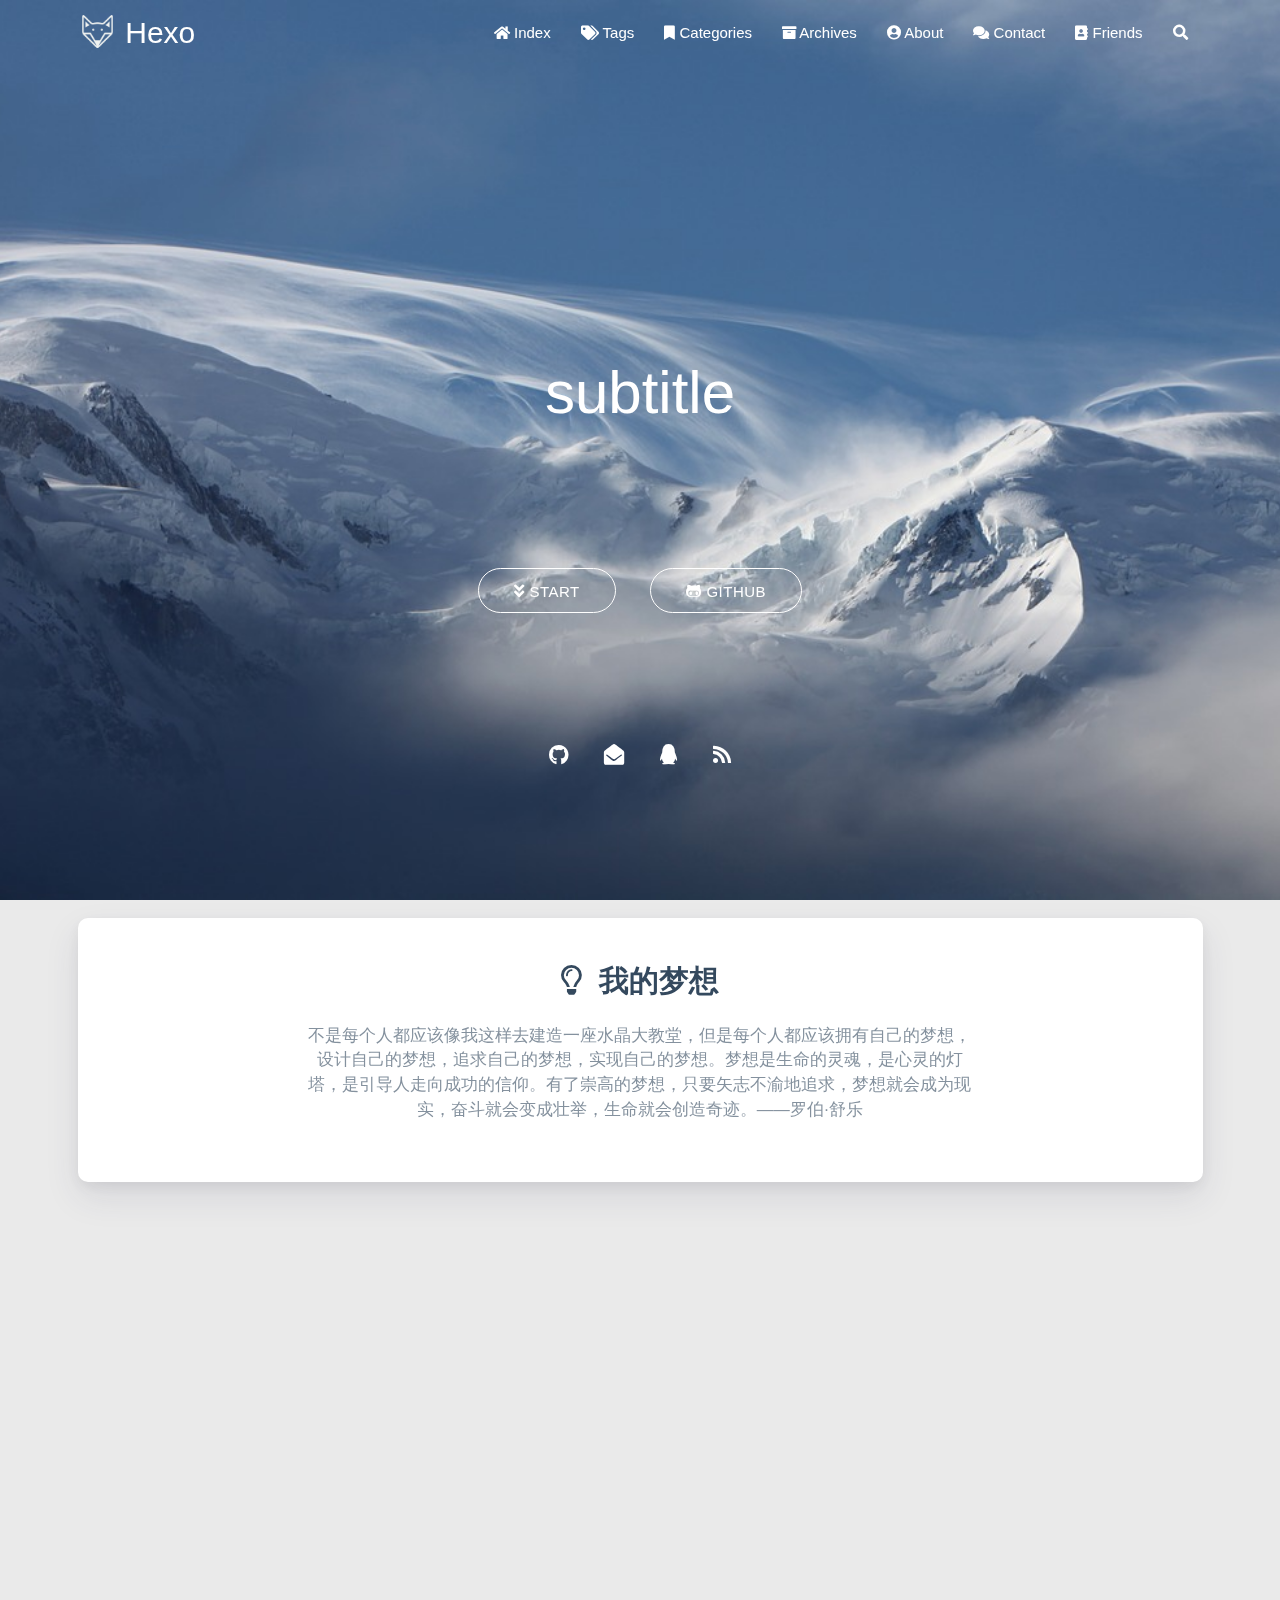
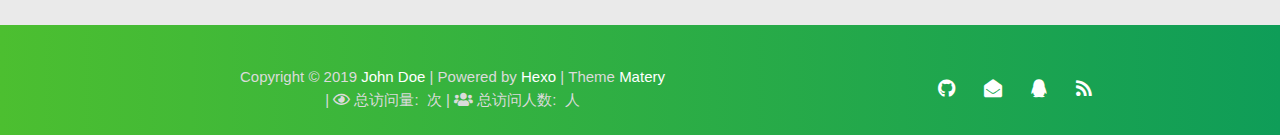
==== commit 18ac75b9: "Site updated: 2020-03-13 14:08:19" ====
--- a/index.html
+++ b/index.html
@@ -1,478 +1,785 @@
-<!DOCTYPE html>
-<html>
+<!DOCTYPE HTML>
+<html lang="en">
+
+
 <head>
-  <meta charset="utf-8">
+    <meta charset="utf-8">
+    <meta name="keywords" content="Hexo">
+    <meta name="description" content="">
+    <meta http-equiv="X-UA-Compatible" content="IE=edge">
+    <meta name="viewport" content="width=device-width, initial-scale=1.0, user-scalable=no">
+    <meta name="renderer" content="webkit|ie-stand|ie-comp">
+    <meta name="mobile-web-app-capable" content="yes">
+    <meta name="format-detection" content="telephone=no">
+    <meta name="apple-mobile-web-app-capable" content="yes">
+    <meta name="apple-mobile-web-app-status-bar-style" content="black-translucent">
+    <!-- Global site tag (gtag.js) - Google Analytics -->
+
+
+    <title>Hexo</title>
+    <link rel="icon" type="image/png" href="/favicon.png">
+
+    <link rel="stylesheet" type="text/css" href="/libs/awesome/css/all.css">
+    <link rel="stylesheet" type="text/css" href="/libs/materialize/materialize.min.css">
+    <link rel="stylesheet" type="text/css" href="/libs/aos/aos.css">
+    <link rel="stylesheet" type="text/css" href="/libs/animate/animate.min.css">
+    <link rel="stylesheet" type="text/css" href="/libs/lightGallery/css/lightgallery.min.css">
+    <link rel="stylesheet" type="text/css" href="/css/matery.css">
+    <link rel="stylesheet" type="text/css" href="/css/my.css">
+
+    <script src="/libs/jquery/jquery.min.js"></script>
+    
+<meta name="generator" content="Hexo 4.2.0"></head>
+
+
+<body>
+    <header class="navbar-fixed">
+    <nav id="headNav" class="bg-color nav-transparent">
+        <div id="navContainer" class="nav-wrapper container">
+            <div class="brand-logo">
+                <a href="/" class="waves-effect waves-light">
+                    
+                    <img src="/medias/logo.png" class="logo-img" alt="LOGO">
+                    
+                    <span class="logo-span">Hexo</span>
+                </a>
+            </div>
+            
+
+<a href="#" data-target="mobile-nav" class="sidenav-trigger button-collapse"><i class="fas fa-bars"></i></a>
+<ul class="right nav-menu">
   
-  <meta name="renderer" content="webkit">
-  <meta http-equiv="X-UA-Compatible" content="IE=edge" >
-  <link rel="dns-prefetch" href="http://yoursite.com">
-  <title>Hexo</title>
-  <meta name="viewport" content="width=device-width, initial-scale=1, maximum-scale=1">
-  <meta property="og:type" content="website">
-<meta property="og:title" content="Hexo">
-<meta property="og:url" content="http://yoursite.com/index.html">
-<meta property="og:site_name" content="Hexo">
-<meta property="og:locale" content="en_US">
-<meta property="article:author" content="John Doe">
-<meta name="twitter:card" content="summary">
+  <li class="hide-on-med-and-down nav-item">
+    
+    <a href="/" class="waves-effect waves-light">
+      
+      <i class="fas fa-home" style="zoom: 0.6;"></i>
+      
+      <span>Index</span>
+    </a>
+    
+  </li>
   
-    <link rel="alternative" href="/atom.xml" title="Hexo" type="application/atom+xml">
+  <li class="hide-on-med-and-down nav-item">
+    
+    <a href="/tags" class="waves-effect waves-light">
+      
+      <i class="fas fa-tags" style="zoom: 0.6;"></i>
+      
+      <span>Tags</span>
+    </a>
+    
+  </li>
   
+  <li class="hide-on-med-and-down nav-item">
+    
+    <a href="/categories" class="waves-effect waves-light">
+      
+      <i class="fas fa-bookmark" style="zoom: 0.6;"></i>
+      
+      <span>Categories</span>
+    </a>
+    
+  </li>
   
-    <link rel="icon" href="/favicon.png">
+  <li class="hide-on-med-and-down nav-item">
+    
+    <a href="/archives" class="waves-effect waves-light">
+      
+      <i class="fas fa-archive" style="zoom: 0.6;"></i>
+      
+      <span>Archives</span>
+    </a>
+    
+  </li>
   
-  <link rel="stylesheet" type="text/css" href="/./main.0cf68a.css">
-  <style type="text/css">
+  <li class="hide-on-med-and-down nav-item">
+    
+    <a href="/about" class="waves-effect waves-light">
+      
+      <i class="fas fa-user-circle" style="zoom: 0.6;"></i>
+      
+      <span>About</span>
+    </a>
+    
+  </li>
   
-    #container.show {
-      background: linear-gradient(200deg,#a0cfe4,#e8c37e);
-    }
-  </style>
+  <li class="hide-on-med-and-down nav-item">
+    
+    <a href="/contact" class="waves-effect waves-light">
+      
+      <i class="fas fa-comments" style="zoom: 0.6;"></i>
+      
+      <span>Contact</span>
+    </a>
+    
+  </li>
   
-
+  <li class="hide-on-med-and-down nav-item">
+    
+    <a href="/friends" class="waves-effect waves-light">
+      
+      <i class="fas fa-address-book" style="zoom: 0.6;"></i>
+      
+      <span>Friends</span>
+    </a>
+    
+  </li>
   
-
-<meta name="generator" content="Hexo 4.2.0"></head>
-
-<body>
-  <div id="container" q-class="show:isCtnShow">
-    <canvas id="anm-canvas" class="anm-canvas"></canvas>
-    <div class="left-col" q-class="show:isShow">
-      
-<div class="overlay" style="background: #4d4d4d"></div>
-<div class="intrude-less">
-	<header id="header" class="inner">
-		<a href="/" class="profilepic">
-			<img src="" class="js-avatar">
+  <li>
+    <a href="#searchModal" class="modal-trigger waves-effect waves-light">
+      <i id="searchIcon" class="fas fa-search" title="Search" style="zoom: 0.85;"></i>
+    </a>
+  </li>
+</ul>
+
+<div id="mobile-nav" class="side-nav sidenav">
+
+    <div class="mobile-head bg-color">
+        
+        <img src="/medias/logo.png" class="logo-img circle responsive-img">
+        
+        <div class="logo-name">Hexo</div>
+        <div class="logo-desc">
+            
+            Never really desperate, only the lost of the soul.
+            
+        </div>
+    </div>
+
+    
+
+    <ul class="menu-list mobile-menu-list">
+        
+        <li class="m-nav-item">
+	  
+		<a href="/" class="waves-effect waves-light">
+			
+			    <i class="fa-fw fas fa-home"></i>
+			
+			Index
 		</a>
-		<hgroup>
-		  <h1 class="header-author"><a href="/">John Doe</a></h1>
-		</hgroup>
-		
-
-		<nav class="header-menu">
-			<ul>
-			
-				<li><a href="/">主页</a></li>
-	        
-				<li><a href="/tags/%E9%9A%8F%E7%AC%94/">随笔</a></li>
-	        
-			</ul>
-		</nav>
-		<nav class="header-smart-menu">
-    		
-    			
-    			<a q-on="click: openSlider(e, 'innerArchive')" href="javascript:void(0)">所有文章</a>
-    			
-            
-    			
-    			<a q-on="click: openSlider(e, 'friends')" href="javascript:void(0)">友链</a>
-    			
-            
-    			
-    			<a q-on="click: openSlider(e, 'aboutme')" href="javascript:void(0)">关于我</a>
-    			
-            
-		</nav>
-		<nav class="header-nav">
-			<div class="social">
-				
-					<a class="github" target="_blank" href="#" title="github"><i class="icon-github"></i></a>
-		        
-					<a class="weibo" target="_blank" href="#" title="weibo"><i class="icon-weibo"></i></a>
-		        
-					<a class="rss" target="_blank" href="#" title="rss"><i class="icon-rss"></i></a>
-		        
-					<a class="zhihu" target="_blank" href="#" title="zhihu"><i class="icon-zhihu"></i></a>
-		        
-			</div>
-		</nav>
-	</header>		
-</div>
-
-    </div>
-    <div class="mid-col" q-class="show:isShow,hide:isShow|isFalse">
-      
-<nav id="mobile-nav">
-  	<div class="overlay js-overlay" style="background: #4d4d4d"></div>
-	<div class="btnctn js-mobile-btnctn">
-  		<div class="slider-trigger list" q-on="click: openSlider(e)"><i class="icon icon-sort"></i></div>
-	</div>
-	<div class="intrude-less">
-		<header id="header" class="inner">
-			<div class="profilepic">
-				<img src="" class="js-avatar">
-			</div>
-			<hgroup>
-			  <h1 class="header-author js-header-author">John Doe</h1>
-			</hgroup>
-			
-			
-			
-				
-			
-				
-			
-			
-			
-			<nav class="header-nav">
-				<div class="social">
-					
-						<a class="github" target="_blank" href="#" title="github"><i class="icon-github"></i></a>
-			        
-						<a class="weibo" target="_blank" href="#" title="weibo"><i class="icon-weibo"></i></a>
-			        
-						<a class="rss" target="_blank" href="#" title="rss"><i class="icon-rss"></i></a>
-			        
-						<a class="zhihu" target="_blank" href="#" title="zhihu"><i class="icon-zhihu"></i></a>
-			        
-				</div>
-			</nav>
-
-			<nav class="header-menu js-header-menu">
-				<ul style="width: 50%">
-				
-				
-					<li style="width: 50%"><a href="/">主页</a></li>
-		        
-					<li style="width: 50%"><a href="/tags/%E9%9A%8F%E7%AC%94/">随笔</a></li>
-		        
-				</ul>
-			</nav>
-		</header>				
-	</div>
-	<div class="mobile-mask" style="display:none" q-show="isShow"></div>
-</nav>
-
-      <div id="wrapper" class="body-wrap">
-        <div class="menu-l">
-          <div class="canvas-wrap">
-            <canvas data-colors="#eaeaea" data-sectionHeight="100" data-contentId="js-content" id="myCanvas1" class="anm-canvas"></canvas>
-          </div>
-          <div id="js-content" class="content-ll">
-            
-  
-    <article id="post-hello-world" class="article article-type-post  article-index" itemscope itemprop="blogPost">
-  <div class="article-inner">
-    
-      <header class="article-header">
-        
-  
-    <h1 itemprop="name">
-      <a class="article-title" href="/2020/03/13/hello-world/">Hello World</a>
-    </h1>
-  
-
-        
-        <a href="/2020/03/13/hello-world/" class="archive-article-date">
-  	<time datetime="2020-03-13T03:40:43.714Z" itemprop="datePublished"><i class="icon-calendar icon"></i>2020-03-13</time>
+          
+        </li>
+        
+        <li class="m-nav-item">
+	  
+		<a href="/tags" class="waves-effect waves-light">
+			
+			    <i class="fa-fw fas fa-tags"></i>
+			
+			Tags
+		</a>
+          
+        </li>
+        
+        <li class="m-nav-item">
+	  
+		<a href="/categories" class="waves-effect waves-light">
+			
+			    <i class="fa-fw fas fa-bookmark"></i>
+			
+			Categories
+		</a>
+          
+        </li>
+        
+        <li class="m-nav-item">
+	  
+		<a href="/archives" class="waves-effect waves-light">
+			
+			    <i class="fa-fw fas fa-archive"></i>
+			
+			Archives
+		</a>
+          
+        </li>
+        
+        <li class="m-nav-item">
+	  
+		<a href="/about" class="waves-effect waves-light">
+			
+			    <i class="fa-fw fas fa-user-circle"></i>
+			
+			About
+		</a>
+          
+        </li>
+        
+        <li class="m-nav-item">
+	  
+		<a href="/contact" class="waves-effect waves-light">
+			
+			    <i class="fa-fw fas fa-comments"></i>
+			
+			Contact
+		</a>
+          
+        </li>
+        
+        <li class="m-nav-item">
+	  
+		<a href="/friends" class="waves-effect waves-light">
+			
+			    <i class="fa-fw fas fa-address-book"></i>
+			
+			Friends
+		</a>
+          
+        </li>
+        
+        
+        <li><div class="divider"></div></li>
+        <li>
+            <a href="https://github.com/blinkfox/hexo-theme-matery" class="waves-effect waves-light" target="_blank">
+                <i class="fab fa-github-square fa-fw"></i>Fork Me
+            </a>
+        </li>
+        
+    </ul>
+</div>
+
+        </div>
+
+        
+            <style>
+    .nav-transparent .github-corner {
+        display: none !important;
+    }
+
+    .github-corner {
+        position: absolute;
+        z-index: 10;
+        top: 0;
+        right: 0;
+        border: 0;
+        transform: scale(1.1);
+    }
+
+    .github-corner svg {
+        color: #0f9d58;
+        fill: #fff;
+        height: 64px;
+        width: 64px;
+    }
+
+    .github-corner:hover .octo-arm {
+        animation: a 0.56s ease-in-out;
+    }
+
+    .github-corner .octo-arm {
+        animation: none;
+    }
+
+    @keyframes a {
+        0%,
+        to {
+            transform: rotate(0);
+        }
+        20%,
+        60% {
+            transform: rotate(-25deg);
+        }
+        40%,
+        80% {
+            transform: rotate(10deg);
+        }
+    }
+</style>
+
+<a href="https://github.com/blinkfox/hexo-theme-matery" class="github-corner tooltipped hide-on-med-and-down" target="_blank"
+   data-tooltip="Fork Me" data-position="left" data-delay="50">
+    <svg viewBox="0 0 250 250" aria-hidden="true">
+        <path d="M0,0 L115,115 L130,115 L142,142 L250,250 L250,0 Z"></path>
+        <path d="M128.3,109.0 C113.8,99.7 119.0,89.6 119.0,89.6 C122.0,82.7 120.5,78.6 120.5,78.6 C119.2,72.0 123.4,76.3 123.4,76.3 C127.3,80.9 125.5,87.3 125.5,87.3 C122.9,97.6 130.6,101.9 134.4,103.2"
+              fill="currentColor" style="transform-origin: 130px 106px;" class="octo-arm"></path>
+        <path d="M115.0,115.0 C114.9,115.1 118.7,116.5 119.8,115.4 L133.7,101.6 C136.9,99.2 139.9,98.4 142.2,98.6 C133.8,88.0 127.5,74.4 143.8,58.0 C148.5,53.4 154.0,51.2 159.7,51.0 C160.3,49.4 163.2,43.6 171.4,40.1 C171.4,40.1 176.1,42.5 178.8,56.2 C183.1,58.6 187.2,61.8 190.9,65.4 C194.5,69.0 197.7,73.2 200.1,77.6 C213.8,80.2 216.3,84.9 216.3,84.9 C212.7,93.1 206.9,96.0 205.4,96.6 C205.1,102.4 203.0,107.8 198.3,112.5 C181.9,128.9 168.3,122.5 157.7,114.1 C157.9,116.9 156.7,120.9 152.7,124.9 L141.0,136.5 C139.8,137.7 141.6,141.9 141.8,141.8 Z"
+              fill="currentColor" class="octo-body"></path>
+    </svg>
 </a>
         
-      </header>
-    
-    <div class="article-entry" itemprop="articleBody">
-      
-        <p>Welcome to <a href="https://hexo.io/" target="_blank" rel="noopener">Hexo</a>! This is your very first post. Check <a href="https://hexo.io/docs/" target="_blank" rel="noopener">documentation</a> for more info. If you get any problems when using Hexo, you can find the answer in <a href="https://hexo.io/docs/troubleshooting.html" target="_blank" rel="noopener">troubleshooting</a> or you can ask me on <a href="https://github.com/hexojs/hexo/issues" target="_blank" rel="noopener">GitHub</a>.</p>
-<h2 id="Quick-Start"><a href="#Quick-Start" class="headerlink" title="Quick Start"></a>Quick Start</h2><h3 id="Create-a-new-post"><a href="#Create-a-new-post" class="headerlink" title="Create a new post"></a>Create a new post</h3><figure class="highlight bash"><table><tr><td class="gutter"><pre><span class="line">1</span><br></pre></td><td class="code"><pre><span class="line">$ hexo new <span class="string">"My New Post"</span></span><br></pre></td></tr></table></figure>
-
-<p>More info: <a href="https://hexo.io/docs/writing.html" target="_blank" rel="noopener">Writing</a></p>
-<h3 id="Run-server"><a href="#Run-server" class="headerlink" title="Run server"></a>Run server</h3><figure class="highlight bash"><table><tr><td class="gutter"><pre><span class="line">1</span><br></pre></td><td class="code"><pre><span class="line">$ hexo server</span><br></pre></td></tr></table></figure>
-
-<p>More info: <a href="https://hexo.io/docs/server.html" target="_blank" rel="noopener">Server</a></p>
-<h3 id="Generate-static-files"><a href="#Generate-static-files" class="headerlink" title="Generate static files"></a>Generate static files</h3><figure class="highlight bash"><table><tr><td class="gutter"><pre><span class="line">1</span><br></pre></td><td class="code"><pre><span class="line">$ hexo generate</span><br></pre></td></tr></table></figure>
-
-<p>More info: <a href="https://hexo.io/docs/generating.html" target="_blank" rel="noopener">Generating</a></p>
-<h3 id="Deploy-to-remote-sites"><a href="#Deploy-to-remote-sites" class="headerlink" title="Deploy to remote sites"></a>Deploy to remote sites</h3><figure class="highlight bash"><table><tr><td class="gutter"><pre><span class="line">1</span><br></pre></td><td class="code"><pre><span class="line">$ hexo deploy</span><br></pre></td></tr></table></figure>
-
-<p>More info: <a href="https://hexo.io/docs/one-command-deployment.html" target="_blank" rel="noopener">Deployment</a></p>
-
-      
-
-      
-    </div>
-    <div class="article-info article-info-index">
-      
-      
-      
-
-      
-        <p class="article-more-link">
-          <a class="article-more-a" href="/2020/03/13/hello-world/">展开全文 >></a>
-        </p>
-      
-
-      
-      <div class="clearfix"></div>
-    </div>
-  </div>
-</article>
-
-<aside class="wrap-side-operation">
-    <div class="mod-side-operation">
-        
-        <div class="jump-container" id="js-jump-container" style="display:none;">
-            <a href="javascript:void(0)" class="mod-side-operation__jump-to-top">
-                <i class="icon-font icon-back"></i>
-            </a>
-            <div id="js-jump-plan-container" class="jump-plan-container" style="top: -11px;">
-                <i class="icon-font icon-plane jump-plane"></i>
+    </nav>
+
+</header>
+
+    
+<style>
+    .carousel-control {
+        width: 45px;
+        height: 45px;
+        line-height: 55px;
+        border-radius: 45px;
+        background: transparent;
+        cursor: pointer;
+        z-index: 100;
+    }
+
+    #prev-cover {
+        position: absolute;
+        top: 48%;
+        left: 8px;
+    }
+
+    #next-cover {
+        position: absolute;
+        top: 48%;
+        right: 8px;;
+    }
+
+    #prev-cover i {
+        margin-right: 3px;
+    }
+
+    #next-cover i {
+        margin-left: 3px;
+    }
+
+    .carousel-control:hover {
+        background-color: rgba(0, 0, 0, .4);
+    }
+
+    .carousel-control i {
+        color: #fff;
+        font-size: 2.4rem;
+    }
+</style>
+
+
+
+<div class="carousel carousel-slider center index-cover" data-indicators="true" style="margin-top: -64px;">
+    
+
+    <div class="carousel-item red white-text bg-cover about-cover">
+        <div class="container">
+            <div class="row">
+    <div class="col s10 offset-s1 m8 offset-m2 l8 offset-l2">
+        <div class="brand">
+            <div class="title center-align">
+                
+                subtitle
+                
             </div>
-        </div>
-        
-        
-    </div>
-</aside>
-
-
-
-
-  
-  
-
-
-          </div>
-        </div>
-      </div>
-      <footer id="footer">
-  <div class="outer">
-    <div id="footer-info">
-    	<div class="footer-left">
-    		&copy; 2020 John Doe
-    	</div>
-      	<div class="footer-right">
-      		<a href="http://hexo.io/" target="_blank">Hexo</a>  Theme <a href="https://github.com/litten/hexo-theme-yilia" target="_blank">Yilia</a> by Litten
-      	</div>
-    </div>
-  </div>
-</footer>
-    </div>
-    <script>
-	var yiliaConfig = {
-		mathjax: false,
-		isHome: true,
-		isPost: false,
-		isArchive: false,
-		isTag: false,
-		isCategory: false,
-		open_in_new: false,
-		toc_hide_index: true,
-		root: "/",
-		innerArchive: true,
-		showTags: false
-	}
+
+            <div class="description center-align">
+                
+                <span id="subtitle"></span>
+                <script src="https://cdn.jsdelivr.net/npm/typed.js@2.0.11"></script>
+                <script>
+                    var typed = new Typed("#subtitle", {
+                        strings: ['从来没有真正的绝境, 只有心灵的迷途','Never really desperate, only the lost of the soul'],
+                        startDelay: 300,
+                        typeSpeed: 100,
+                        loop: true,
+                        backSpeed: 50,
+                        showCursor: true
+                    });
+                </script>
+                
+            </div>
+        </div>
+    </div>
+</div>
+
+
+<script>
+    // 每天切换 banner 图.  Switch banner image every day.
+    $('.bg-cover').css('background-image', 'url(/medias/banner/' + new Date().getDay() + '.jpg)');
 </script>
 
-<script>!function(t){function n(e){if(r[e])return r[e].exports;var i=r[e]={exports:{},id:e,loaded:!1};return t[e].call(i.exports,i,i.exports,n),i.loaded=!0,i.exports}var r={};n.m=t,n.c=r,n.p="./",n(0)}([function(t,n,r){r(195),t.exports=r(191)},function(t,n,r){var e=r(3),i=r(52),o=r(27),u=r(28),c=r(53),f="prototype",a=function(t,n,r){var s,l,h,v,p=t&a.F,d=t&a.G,y=t&a.S,g=t&a.P,b=t&a.B,m=d?e:y?e[n]||(e[n]={}):(e[n]||{})[f],x=d?i:i[n]||(i[n]={}),w=x[f]||(x[f]={});d&&(r=n);for(s in r)l=!p&&m&&void 0!==m[s],h=(l?m:r)[s],v=b&&l?c(h,e):g&&"function"==typeof h?c(Function.call,h):h,m&&u(m,s,h,t&a.U),x[s]!=h&&o(x,s,v),g&&w[s]!=h&&(w[s]=h)};e.core=i,a.F=1,a.G=2,a.S=4,a.P=8,a.B=16,a.W=32,a.U=64,a.R=128,t.exports=a},function(t,n,r){var e=r(6);t.exports=function(t){if(!e(t))throw TypeError(t+" is not an object!");return t}},function(t,n){var r=t.exports="undefined"!=typeof window&&window.Math==Math?window:"undefined"!=typeof self&&self.Math==Math?self:Function("return this")();"number"==typeof __g&&(__g=r)},function(t,n){t.exports=function(t){try{return!!t()}catch(t){return!0}}},function(t,n){var r=t.exports="undefined"!=typeof window&&window.Math==Math?window:"undefined"!=typeof self&&self.Math==Math?self:Function("return this")();"number"==typeof __g&&(__g=r)},function(t,n){t.exports=function(t){return"object"==typeof t?null!==t:"function"==typeof t}},function(t,n,r){var e=r(126)("wks"),i=r(76),o=r(3).Symbol,u="function"==typeof o;(t.exports=function(t){return e[t]||(e[t]=u&&o[t]||(u?o:i)("Symbol."+t))}).store=e},function(t,n){var r={}.hasOwnProperty;t.exports=function(t,n){return r.call(t,n)}},function(t,n,r){var e=r(94),i=r(33);t.exports=function(t){return e(i(t))}},function(t,n,r){t.exports=!r(4)(function(){return 7!=Object.defineProperty({},"a",{get:function(){return 7}}).a})},function(t,n,r){var e=r(2),i=r(167),o=r(50),u=Object.defineProperty;n.f=r(10)?Object.defineProperty:function(t,n,r){if(e(t),n=o(n,!0),e(r),i)try{return u(t,n,r)}catch(t){}if("get"in r||"set"in r)throw TypeError("Accessors not supported!");return"value"in r&&(t[n]=r.value),t}},function(t,n,r){t.exports=!r(18)(function(){return 7!=Object.defineProperty({},"a",{get:function(){return 7}}).a})},function(t,n,r){var e=r(14),i=r(22);t.exports=r(12)?function(t,n,r){return e.f(t,n,i(1,r))}:function(t,n,r){return t[n]=r,t}},function(t,n,r){var e=r(20),i=r(58),o=r(42),u=Object.defineProperty;n.f=r(12)?Object.defineProperty:function(t,n,r){if(e(t),n=o(n,!0),e(r),i)try{return u(t,n,r)}catch(t){}if("get"in r||"set"in r)throw TypeError("Accessors not supported!");return"value"in r&&(t[n]=r.value),t}},function(t,n,r){var e=r(40)("wks"),i=r(23),o=r(5).Symbol,u="function"==typeof o;(t.exports=function(t){return e[t]||(e[t]=u&&o[t]||(u?o:i)("Symbol."+t))}).store=e},function(t,n,r){var e=r(67),i=Math.min;t.exports=function(t){return t>0?i(e(t),9007199254740991):0}},function(t,n,r){var e=r(46);t.exports=function(t){return Object(e(t))}},function(t,n){t.exports=function(t){try{return!!t()}catch(t){return!0}}},function(t,n,r){var e=r(63),i=r(34);t.exports=Object.keys||function(t){return e(t,i)}},function(t,n,r){var e=r(21);t.exports=function(t){if(!e(t))throw TypeError(t+" is not an object!");return t}},function(t,n){t.exports=function(t){return"object"==typeof t?null!==t:"function"==typeof t}},function(t,n){t.exports=function(t,n){return{enumerable:!(1&t),configurable:!(2&t),writable:!(4&t),value:n}}},function(t,n){var r=0,e=Math.random();t.exports=function(t){return"Symbol(".concat(void 0===t?"":t,")_",(++r+e).toString(36))}},function(t,n){var r={}.hasOwnProperty;t.exports=function(t,n){return r.call(t,n)}},function(t,n){var r=t.exports={version:"2.4.0"};"number"==typeof __e&&(__e=r)},function(t,n){t.exports=function(t){if("function"!=typeof t)throw TypeError(t+" is not a function!");return t}},function(t,n,r){var e=r(11),i=r(66);t.exports=r(10)?function(t,n,r){return e.f(t,n,i(1,r))}:function(t,n,r){return t[n]=r,t}},function(t,n,r){var e=r(3),i=r(27),o=r(24),u=r(76)("src"),c="toString",f=Function[c],a=(""+f).split(c);r(52).inspectSource=function(t){return f.call(t)},(t.exports=function(t,n,r,c){var f="function"==typeof r;f&&(o(r,"name")||i(r,"name",n)),t[n]!==r&&(f&&(o(r,u)||i(r,u,t[n]?""+t[n]:a.join(String(n)))),t===e?t[n]=r:c?t[n]?t[n]=r:i(t,n,r):(delete t[n],i(t,n,r)))})(Function.prototype,c,function(){return"function"==typeof this&&this[u]||f.call(this)})},function(t,n,r){var e=r(1),i=r(4),o=r(46),u=function(t,n,r,e){var i=String(o(t)),u="<"+n;return""!==r&&(u+=" "+r+'="'+String(e).replace(/"/g,"&quot;")+'"'),u+">"+i+"</"+n+">"};t.exports=function(t,n){var r={};r[t]=n(u),e(e.P+e.F*i(function(){var n=""[t]('"');return n!==n.toLowerCase()||n.split('"').length>3}),"String",r)}},function(t,n,r){var e=r(115),i=r(46);t.exports=function(t){return e(i(t))}},function(t,n,r){var e=r(116),i=r(66),o=r(30),u=r(50),c=r(24),f=r(167),a=Object.getOwnPropertyDescriptor;n.f=r(10)?a:function(t,n){if(t=o(t),n=u(n,!0),f)try{return a(t,n)}catch(t){}if(c(t,n))return i(!e.f.call(t,n),t[n])}},function(t,n,r){var e=r(24),i=r(17),o=r(145)("IE_PROTO"),u=Object.prototype;t.exports=Object.getPrototypeOf||function(t){return t=i(t),e(t,o)?t[o]:"function"==typeof t.constructor&&t instanceof t.constructor?t.constructor.prototype:t instanceof Object?u:null}},function(t,n){t.exports=function(t){if(void 0==t)throw TypeError("Can't call method on  "+t);return t}},function(t,n){t.exports="constructor,hasOwnProperty,isPrototypeOf,propertyIsEnumerable,toLocaleString,toString,valueOf".split(",")},function(t,n){t.exports={}},function(t,n){t.exports=!0},function(t,n){n.f={}.propertyIsEnumerable},function(t,n,r){var e=r(14).f,i=r(8),o=r(15)("toStringTag");t.exports=function(t,n,r){t&&!i(t=r?t:t.prototype,o)&&e(t,o,{configurable:!0,value:n})}},function(t,n,r){var e=r(40)("keys"),i=r(23);t.exports=function(t){return e[t]||(e[t]=i(t))}},function(t,n,r){var e=r(5),i="__core-js_shared__",o=e[i]||(e[i]={});t.exports=function(t){return o[t]||(o[t]={})}},function(t,n){var r=Math.ceil,e=Math.floor;t.exports=function(t){return isNaN(t=+t)?0:(t>0?e:r)(t)}},function(t,n,r){var e=r(21);t.exports=function(t,n){if(!e(t))return t;var r,i;if(n&&"function"==typeof(r=t.toString)&&!e(i=r.call(t)))return i;if("function"==typeof(r=t.valueOf)&&!e(i=r.call(t)))return i;if(!n&&"function"==typeof(r=t.toString)&&!e(i=r.call(t)))return i;throw TypeError("Can't convert object to primitive value")}},function(t,n,r){var e=r(5),i=r(25),o=r(36),u=r(44),c=r(14).f;t.exports=function(t){var n=i.Symbol||(i.Symbol=o?{}:e.Symbol||{});"_"==t.charAt(0)||t in n||c(n,t,{value:u.f(t)})}},function(t,n,r){n.f=r(15)},function(t,n){var r={}.toString;t.exports=function(t){return r.call(t).slice(8,-1)}},function(t,n){t.exports=function(t){if(void 0==t)throw TypeError("Can't call method on  "+t);return t}},function(t,n,r){var e=r(4);t.exports=function(t,n){return!!t&&e(function(){n?t.call(null,function(){},1):t.call(null)})}},function(t,n,r){var e=r(53),i=r(115),o=r(17),u=r(16),c=r(203);t.exports=function(t,n){var r=1==t,f=2==t,a=3==t,s=4==t,l=6==t,h=5==t||l,v=n||c;return function(n,c,p){for(var d,y,g=o(n),b=i(g),m=e(c,p,3),x=u(b.length),w=0,S=r?v(n,x):f?v(n,0):void 0;x>w;w++)if((h||w in b)&&(d=b[w],y=m(d,w,g),t))if(r)S[w]=y;else if(y)switch(t){case 3:return!0;case 5:return d;case 6:return w;case 2:S.push(d)}else if(s)return!1;return l?-1:a||s?s:S}}},function(t,n,r){var e=r(1),i=r(52),o=r(4);t.exports=function(t,n){var r=(i.Object||{})[t]||Object[t],u={};u[t]=n(r),e(e.S+e.F*o(function(){r(1)}),"Object",u)}},function(t,n,r){var e=r(6);t.exports=function(t,n){if(!e(t))return t;var r,i;if(n&&"function"==typeof(r=t.toString)&&!e(i=r.call(t)))return i;if("function"==typeof(r=t.valueOf)&&!e(i=r.call(t)))return i;if(!n&&"function"==typeof(r=t.toString)&&!e(i=r.call(t)))return i;throw TypeError("Can't convert object to primitive value")}},function(t,n,r){var e=r(5),i=r(25),o=r(91),u=r(13),c="prototype",f=function(t,n,r){var a,s,l,h=t&f.F,v=t&f.G,p=t&f.S,d=t&f.P,y=t&f.B,g=t&f.W,b=v?i:i[n]||(i[n]={}),m=b[c],x=v?e:p?e[n]:(e[n]||{})[c];v&&(r=n);for(a in r)(s=!h&&x&&void 0!==x[a])&&a in b||(l=s?x[a]:r[a],b[a]=v&&"function"!=typeof x[a]?r[a]:y&&s?o(l,e):g&&x[a]==l?function(t){var n=function(n,r,e){if(this instanceof t){switch(arguments.length){case 0:return new t;case 1:return new t(n);case 2:return new t(n,r)}return new t(n,r,e)}return t.apply(this,arguments)};return n[c]=t[c],n}(l):d&&"function"==typeof l?o(Function.call,l):l,d&&((b.virtual||(b.virtual={}))[a]=l,t&f.R&&m&&!m[a]&&u(m,a,l)))};f.F=1,f.G=2,f.S=4,f.P=8,f.B=16,f.W=32,f.U=64,f.R=128,t.exports=f},function(t,n){var r=t.exports={version:"2.4.0"};"number"==typeof __e&&(__e=r)},function(t,n,r){var e=r(26);t.exports=function(t,n,r){if(e(t),void 0===n)return t;switch(r){case 1:return function(r){return t.call(n,r)};case 2:return function(r,e){return t.call(n,r,e)};case 3:return function(r,e,i){return t.call(n,r,e,i)}}return function(){return t.apply(n,arguments)}}},function(t,n,r){var e=r(183),i=r(1),o=r(126)("metadata"),u=o.store||(o.store=new(r(186))),c=function(t,n,r){var i=u.get(t);if(!i){if(!r)return;u.set(t,i=new e)}var o=i.get(n);if(!o){if(!r)return;i.set(n,o=new e)}return o},f=function(t,n,r){var e=c(n,r,!1);return void 0!==e&&e.has(t)},a=function(t,n,r){var e=c(n,r,!1);return void 0===e?void 0:e.get(t)},s=function(t,n,r,e){c(r,e,!0).set(t,n)},l=function(t,n){var r=c(t,n,!1),e=[];return r&&r.forEach(function(t,n){e.push(n)}),e},h=function(t){return void 0===t||"symbol"==typeof t?t:String(t)},v=function(t){i(i.S,"Reflect",t)};t.exports={store:u,map:c,has:f,get:a,set:s,keys:l,key:h,exp:v}},function(t,n,r){"use strict";if(r(10)){var e=r(69),i=r(3),o=r(4),u=r(1),c=r(127),f=r(152),a=r(53),s=r(68),l=r(66),h=r(27),v=r(73),p=r(67),d=r(16),y=r(75),g=r(50),b=r(24),m=r(180),x=r(114),w=r(6),S=r(17),_=r(137),O=r(70),E=r(32),P=r(71).f,j=r(154),F=r(76),M=r(7),A=r(48),N=r(117),T=r(146),I=r(155),k=r(80),L=r(123),R=r(74),C=r(130),D=r(160),U=r(11),W=r(31),G=U.f,B=W.f,V=i.RangeError,z=i.TypeError,q=i.Uint8Array,K="ArrayBuffer",J="Shared"+K,Y="BYTES_PER_ELEMENT",H="prototype",$=Array[H],X=f.ArrayBuffer,Q=f.DataView,Z=A(0),tt=A(2),nt=A(3),rt=A(4),et=A(5),it=A(6),ot=N(!0),ut=N(!1),ct=I.values,ft=I.keys,at=I.entries,st=$.lastIndexOf,lt=$.reduce,ht=$.reduceRight,vt=$.join,pt=$.sort,dt=$.slice,yt=$.toString,gt=$.toLocaleString,bt=M("iterator"),mt=M("toStringTag"),xt=F("typed_constructor"),wt=F("def_constructor"),St=c.CONSTR,_t=c.TYPED,Ot=c.VIEW,Et="Wrong length!",Pt=A(1,function(t,n){return Tt(T(t,t[wt]),n)}),jt=o(function(){return 1===new q(new Uint16Array([1]).buffer)[0]}),Ft=!!q&&!!q[H].set&&o(function(){new q(1).set({})}),Mt=function(t,n){if(void 0===t)throw z(Et);var r=+t,e=d(t);if(n&&!m(r,e))throw V(Et);return e},At=function(t,n){var r=p(t);if(r<0||r%n)throw V("Wrong offset!");return r},Nt=function(t){if(w(t)&&_t in t)return t;throw z(t+" is not a typed array!")},Tt=function(t,n){if(!(w(t)&&xt in t))throw z("It is not a typed array constructor!");return new t(n)},It=function(t,n){return kt(T(t,t[wt]),n)},kt=function(t,n){for(var r=0,e=n.length,i=Tt(t,e);e>r;)i[r]=n[r++];return i},Lt=function(t,n,r){G(t,n,{get:function(){return this._d[r]}})},Rt=function(t){var n,r,e,i,o,u,c=S(t),f=arguments.length,s=f>1?arguments[1]:void 0,l=void 0!==s,h=j(c);if(void 0!=h&&!_(h)){for(u=h.call(c),e=[],n=0;!(o=u.next()).done;n++)e.push(o.value);c=e}for(l&&f>2&&(s=a(s,arguments[2],2)),n=0,r=d(c.length),i=Tt(this,r);r>n;n++)i[n]=l?s(c[n],n):c[n];return i},Ct=function(){for(var t=0,n=arguments.length,r=Tt(this,n);n>t;)r[t]=arguments[t++];return r},Dt=!!q&&o(function(){gt.call(new q(1))}),Ut=function(){return gt.apply(Dt?dt.call(Nt(this)):Nt(this),arguments)},Wt={copyWithin:function(t,n){return D.call(Nt(this),t,n,arguments.length>2?arguments[2]:void 0)},every:function(t){return rt(Nt(this),t,arguments.length>1?arguments[1]:void 0)},fill:function(t){return C.apply(Nt(this),arguments)},filter:function(t){return It(this,tt(Nt(this),t,arguments.length>1?arguments[1]:void 0))},find:function(t){return et(Nt(this),t,arguments.length>1?arguments[1]:void 0)},findIndex:function(t){return it(Nt(this),t,arguments.length>1?arguments[1]:void 0)},forEach:function(t){Z(Nt(this),t,arguments.length>1?arguments[1]:void 0)},indexOf:function(t){return ut(Nt(this),t,arguments.length>1?arguments[1]:void 0)},includes:function(t){return ot(Nt(this),t,arguments.length>1?arguments[1]:void 0)},join:function(t){return vt.apply(Nt(this),arguments)},lastIndexOf:function(t){return st.apply(Nt(this),arguments)},map:function(t){return Pt(Nt(this),t,arguments.length>1?arguments[1]:void 0)},reduce:function(t){return lt.apply(Nt(this),arguments)},reduceRight:function(t){return ht.apply(Nt(this),arguments)},reverse:function(){for(var t,n=this,r=Nt(n).length,e=Math.floor(r/2),i=0;i<e;)t=n[i],n[i++]=n[--r],n[r]=t;return n},some:function(t){return nt(Nt(this),t,arguments.length>1?arguments[1]:void 0)},sort:function(t){return pt.call(Nt(this),t)},subarray:function(t,n){var r=Nt(this),e=r.length,i=y(t,e);return new(T(r,r[wt]))(r.buffer,r.byteOffset+i*r.BYTES_PER_ELEMENT,d((void 0===n?e:y(n,e))-i))}},Gt=function(t,n){return It(this,dt.call(Nt(this),t,n))},Bt=function(t){Nt(this);var n=At(arguments[1],1),r=this.length,e=S(t),i=d(e.length),o=0;if(i+n>r)throw V(Et);for(;o<i;)this[n+o]=e[o++]},Vt={entries:function(){return at.call(Nt(this))},keys:function(){return ft.call(Nt(this))},values:function(){return ct.call(Nt(this))}},zt=function(t,n){return w(t)&&t[_t]&&"symbol"!=typeof n&&n in t&&String(+n)==String(n)},qt=function(t,n){return zt(t,n=g(n,!0))?l(2,t[n]):B(t,n)},Kt=function(t,n,r){return!(zt(t,n=g(n,!0))&&w(r)&&b(r,"value"))||b(r,"get")||b(r,"set")||r.configurable||b(r,"writable")&&!r.writable||b(r,"enumerable")&&!r.enumerable?G(t,n,r):(t[n]=r.value,t)};St||(W.f=qt,U.f=Kt),u(u.S+u.F*!St,"Object",{getOwnPropertyDescriptor:qt,defineProperty:Kt}),o(function(){yt.call({})})&&(yt=gt=function(){return vt.call(this)});var Jt=v({},Wt);v(Jt,Vt),h(Jt,bt,Vt.values),v(Jt,{slice:Gt,set:Bt,constructor:function(){},toString:yt,toLocaleString:Ut}),Lt(Jt,"buffer","b"),Lt(Jt,"byteOffset","o"),Lt(Jt,"byteLength","l"),Lt(Jt,"length","e"),G(Jt,mt,{get:function(){return this[_t]}}),t.exports=function(t,n,r,f){f=!!f;var a=t+(f?"Clamped":"")+"Array",l="Uint8Array"!=a,v="get"+t,p="set"+t,y=i[a],g=y||{},b=y&&E(y),m=!y||!c.ABV,S={},_=y&&y[H],j=function(t,r){var e=t._d;return e.v[v](r*n+e.o,jt)},F=function(t,r,e){var i=t._d;f&&(e=(e=Math.round(e))<0?0:e>255?255:255&e),i.v[p](r*n+i.o,e,jt)},M=function(t,n){G(t,n,{get:function(){return j(this,n)},set:function(t){return F(this,n,t)},enumerable:!0})};m?(y=r(function(t,r,e,i){s(t,y,a,"_d");var o,u,c,f,l=0,v=0;if(w(r)){if(!(r instanceof X||(f=x(r))==K||f==J))return _t in r?kt(y,r):Rt.call(y,r);o=r,v=At(e,n);var p=r.byteLength;if(void 0===i){if(p%n)throw V(Et);if((u=p-v)<0)throw V(Et)}else if((u=d(i)*n)+v>p)throw V(Et);c=u/n}else c=Mt(r,!0),u=c*n,o=new X(u);for(h(t,"_d",{b:o,o:v,l:u,e:c,v:new Q(o)});l<c;)M(t,l++)}),_=y[H]=O(Jt),h(_,"constructor",y)):L(function(t){new y(null),new y(t)},!0)||(y=r(function(t,r,e,i){s(t,y,a);var o;return w(r)?r instanceof X||(o=x(r))==K||o==J?void 0!==i?new g(r,At(e,n),i):void 0!==e?new g(r,At(e,n)):new g(r):_t in r?kt(y,r):Rt.call(y,r):new g(Mt(r,l))}),Z(b!==Function.prototype?P(g).concat(P(b)):P(g),function(t){t in y||h(y,t,g[t])}),y[H]=_,e||(_.constructor=y));var A=_[bt],N=!!A&&("values"==A.name||void 0==A.name),T=Vt.values;h(y,xt,!0),h(_,_t,a),h(_,Ot,!0),h(_,wt,y),(f?new y(1)[mt]==a:mt in _)||G(_,mt,{get:function(){return a}}),S[a]=y,u(u.G+u.W+u.F*(y!=g),S),u(u.S,a,{BYTES_PER_ELEMENT:n,from:Rt,of:Ct}),Y in _||h(_,Y,n),u(u.P,a,Wt),R(a),u(u.P+u.F*Ft,a,{set:Bt}),u(u.P+u.F*!N,a,Vt),u(u.P+u.F*(_.toString!=yt),a,{toString:yt}),u(u.P+u.F*o(function(){new y(1).slice()}),a,{slice:Gt}),u(u.P+u.F*(o(function(){return[1,2].toLocaleString()!=new y([1,2]).toLocaleString()})||!o(function(){_.toLocaleString.call([1,2])})),a,{toLocaleString:Ut}),k[a]=N?A:T,e||N||h(_,bt,T)}}else t.exports=function(){}},function(t,n){var r={}.toString;t.exports=function(t){return r.call(t).slice(8,-1)}},function(t,n,r){var e=r(21),i=r(5).document,o=e(i)&&e(i.createElement);t.exports=function(t){return o?i.createElement(t):{}}},function(t,n,r){t.exports=!r(12)&&!r(18)(function(){return 7!=Object.defineProperty(r(57)("div"),"a",{get:function(){return 7}}).a})},function(t,n,r){"use strict";var e=r(36),i=r(51),o=r(64),u=r(13),c=r(8),f=r(35),a=r(96),s=r(38),l=r(103),h=r(15)("iterator"),v=!([].keys&&"next"in[].keys()),p="keys",d="values",y=function(){return this};t.exports=function(t,n,r,g,b,m,x){a(r,n,g);var w,S,_,O=function(t){if(!v&&t in F)return F[t];switch(t){case p:case d:return function(){return new r(this,t)}}return function(){return new r(this,t)}},E=n+" Iterator",P=b==d,j=!1,F=t.prototype,M=F[h]||F["@@iterator"]||b&&F[b],A=M||O(b),N=b?P?O("entries"):A:void 0,T="Array"==n?F.entries||M:M;if(T&&(_=l(T.call(new t)))!==Object.prototype&&(s(_,E,!0),e||c(_,h)||u(_,h,y)),P&&M&&M.name!==d&&(j=!0,A=function(){return M.call(this)}),e&&!x||!v&&!j&&F[h]||u(F,h,A),f[n]=A,f[E]=y,b)if(w={values:P?A:O(d),keys:m?A:O(p),entries:N},x)for(S in w)S in F||o(F,S,w[S]);else i(i.P+i.F*(v||j),n,w);return w}},function(t,n,r){var e=r(20),i=r(100),o=r(34),u=r(39)("IE_PROTO"),c=function(){},f="prototype",a=function(){var t,n=r(57)("iframe"),e=o.length;for(n.style.display="none",r(93).appendChild(n),n.src="javascript:",t=n.contentWindow.document,t.open(),t.write("<script>document.F=Object<\/script>"),t.close(),a=t.F;e--;)delete a[f][o[e]];return a()};t.exports=Object.create||function(t,n){var r;return null!==t?(c[f]=e(t),r=new c,c[f]=null,r[u]=t):r=a(),void 0===n?r:i(r,n)}},function(t,n,r){var e=r(63),i=r(34).concat("length","prototype");n.f=Object.getOwnPropertyNames||function(t){return e(t,i)}},function(t,n){n.f=Object.getOwnPropertySymbols},function(t,n,r){var e=r(8),i=r(9),o=r(90)(!1),u=r(39)("IE_PROTO");t.exports=function(t,n){var r,c=i(t),f=0,a=[];for(r in c)r!=u&&e(c,r)&&a.push(r);for(;n.length>f;)e(c,r=n[f++])&&(~o(a,r)||a.push(r));return a}},function(t,n,r){t.exports=r(13)},function(t,n,r){var e=r(76)("meta"),i=r(6),o=r(24),u=r(11).f,c=0,f=Object.isExtensible||function(){return!0},a=!r(4)(function(){return f(Object.preventExtensions({}))}),s=function(t){u(t,e,{value:{i:"O"+ ++c,w:{}}})},l=function(t,n){if(!i(t))return"symbol"==typeof t?t:("string"==typeof t?"S":"P")+t;if(!o(t,e)){if(!f(t))return"F";if(!n)return"E";s(t)}return t[e].i},h=function(t,n){if(!o(t,e)){if(!f(t))return!0;if(!n)return!1;s(t)}return t[e].w},v=function(t){return a&&p.NEED&&f(t)&&!o(t,e)&&s(t),t},p=t.exports={KEY:e,NEED:!1,fastKey:l,getWeak:h,onFreeze:v}},function(t,n){t.exports=function(t,n){return{enumerable:!(1&t),configurable:!(2&t),writable:!(4&t),value:n}}},function(t,n){var r=Math.ceil,e=Math.floor;t.exports=function(t){return isNaN(t=+t)?0:(t>0?e:r)(t)}},function(t,n){t.exports=function(t,n,r,e){if(!(t instanceof n)||void 0!==e&&e in t)throw TypeError(r+": incorrect invocation!");return t}},function(t,n){t.exports=!1},function(t,n,r){var e=r(2),i=r(173),o=r(133),u=r(145)("IE_PROTO"),c=function(){},f="prototype",a=function(){var t,n=r(132)("iframe"),e=o.length;for(n.style.display="none",r(135).appendChild(n),n.src="javascript:",t=n.contentWindow.document,t.open(),t.write("<script>document.F=Object<\/script>"),t.close(),a=t.F;e--;)delete a[f][o[e]];return a()};t.exports=Object.create||function(t,n){var r;return null!==t?(c[f]=e(t),r=new c,c[f]=null,r[u]=t):r=a(),void 0===n?r:i(r,n)}},function(t,n,r){var e=r(175),i=r(133).concat("length","prototype");n.f=Object.getOwnPropertyNames||function(t){return e(t,i)}},function(t,n,r){var e=r(175),i=r(133);t.exports=Object.keys||function(t){return e(t,i)}},function(t,n,r){var e=r(28);t.exports=function(t,n,r){for(var i in n)e(t,i,n[i],r);return t}},function(t,n,r){"use strict";var e=r(3),i=r(11),o=r(10),u=r(7)("species");t.exports=function(t){var n=e[t];o&&n&&!n[u]&&i.f(n,u,{configurable:!0,get:function(){return this}})}},function(t,n,r){var e=r(67),i=Math.max,o=Math.min;t.exports=function(t,n){return t=e(t),t<0?i(t+n,0):o(t,n)}},function(t,n){var r=0,e=Math.random();t.exports=function(t){return"Symbol(".concat(void 0===t?"":t,")_",(++r+e).toString(36))}},function(t,n,r){var e=r(33);t.exports=function(t){return Object(e(t))}},function(t,n,r){var e=r(7)("unscopables"),i=Array.prototype;void 0==i[e]&&r(27)(i,e,{}),t.exports=function(t){i[e][t]=!0}},function(t,n,r){var e=r(53),i=r(169),o=r(137),u=r(2),c=r(16),f=r(154),a={},s={},n=t.exports=function(t,n,r,l,h){var v,p,d,y,g=h?function(){return t}:f(t),b=e(r,l,n?2:1),m=0;if("function"!=typeof g)throw TypeError(t+" is not iterable!");if(o(g)){for(v=c(t.length);v>m;m++)if((y=n?b(u(p=t[m])[0],p[1]):b(t[m]))===a||y===s)return y}else for(d=g.call(t);!(p=d.next()).done;)if((y=i(d,b,p.value,n))===a||y===s)return y};n.BREAK=a,n.RETURN=s},function(t,n){t.exports={}},function(t,n,r){var e=r(11).f,i=r(24),o=r(7)("toStringTag");t.exports=function(t,n,r){t&&!i(t=r?t:t.prototype,o)&&e(t,o,{configurable:!0,value:n})}},function(t,n,r){var e=r(1),i=r(46),o=r(4),u=r(150),c="["+u+"]",f="​-",a=RegExp("^"+c+c+"*"),s=RegExp(c+c+"*$"),l=function(t,n,r){var i={},c=o(function(){return!!u[t]()||f[t]()!=f}),a=i[t]=c?n(h):u[t];r&&(i[r]=a),e(e.P+e.F*c,"String",i)},h=l.trim=function(t,n){return t=String(i(t)),1&n&&(t=t.replace(a,"")),2&n&&(t=t.replace(s,"")),t};t.exports=l},function(t,n,r){t.exports={default:r(86),__esModule:!0}},function(t,n,r){t.exports={default:r(87),__esModule:!0}},function(t,n,r){"use strict";function e(t){return t&&t.__esModule?t:{default:t}}n.__esModule=!0;var i=r(84),o=e(i),u=r(83),c=e(u),f="function"==typeof c.default&&"symbol"==typeof o.default?function(t){return typeof t}:function(t){return t&&"function"==typeof c.default&&t.constructor===c.default&&t!==c.default.prototype?"symbol":typeof t};n.default="function"==typeof c.default&&"symbol"===f(o.default)?function(t){return void 0===t?"undefined":f(t)}:function(t){return t&&"function"==typeof c.default&&t.constructor===c.default&&t!==c.default.prototype?"symbol":void 0===t?"undefined":f(t)}},function(t,n,r){r(110),r(108),r(111),r(112),t.exports=r(25).Symbol},function(t,n,r){r(109),r(113),t.exports=r(44).f("iterator")},function(t,n){t.exports=function(t){if("function"!=typeof t)throw TypeError(t+" is not a function!");return t}},function(t,n){t.exports=function(){}},function(t,n,r){var e=r(9),i=r(106),o=r(105);t.exports=function(t){return function(n,r,u){var c,f=e(n),a=i(f.length),s=o(u,a);if(t&&r!=r){for(;a>s;)if((c=f[s++])!=c)return!0}else for(;a>s;s++)if((t||s in f)&&f[s]===r)return t||s||0;return!t&&-1}}},function(t,n,r){var e=r(88);t.exports=function(t,n,r){if(e(t),void 0===n)return t;switch(r){case 1:return function(r){return t.call(n,r)};case 2:return function(r,e){return t.call(n,r,e)};case 3:return function(r,e,i){return t.call(n,r,e,i)}}return function(){return t.apply(n,arguments)}}},function(t,n,r){var e=r(19),i=r(62),o=r(37);t.exports=function(t){var n=e(t),r=i.f;if(r)for(var u,c=r(t),f=o.f,a=0;c.length>a;)f.call(t,u=c[a++])&&n.push(u);return n}},function(t,n,r){t.exports=r(5).document&&document.documentElement},function(t,n,r){var e=r(56);t.exports=Object("z").propertyIsEnumerable(0)?Object:function(t){return"String"==e(t)?t.split(""):Object(t)}},function(t,n,r){var e=r(56);t.exports=Array.isArray||function(t){return"Array"==e(t)}},function(t,n,r){"use strict";var e=r(60),i=r(22),o=r(38),u={};r(13)(u,r(15)("iterator"),function(){return this}),t.exports=function(t,n,r){t.prototype=e(u,{next:i(1,r)}),o(t,n+" Iterator")}},function(t,n){t.exports=function(t,n){return{value:n,done:!!t}}},function(t,n,r){var e=r(19),i=r(9);t.exports=function(t,n){for(var r,o=i(t),u=e(o),c=u.length,f=0;c>f;)if(o[r=u[f++]]===n)return r}},function(t,n,r){var e=r(23)("meta"),i=r(21),o=r(8),u=r(14).f,c=0,f=Object.isExtensible||function(){return!0},a=!r(18)(function(){return f(Object.preventExtensions({}))}),s=function(t){u(t,e,{value:{i:"O"+ ++c,w:{}}})},l=function(t,n){if(!i(t))return"symbol"==typeof t?t:("string"==typeof t?"S":"P")+t;if(!o(t,e)){if(!f(t))return"F";if(!n)return"E";s(t)}return t[e].i},h=function(t,n){if(!o(t,e)){if(!f(t))return!0;if(!n)return!1;s(t)}return t[e].w},v=function(t){return a&&p.NEED&&f(t)&&!o(t,e)&&s(t),t},p=t.exports={KEY:e,NEED:!1,fastKey:l,getWeak:h,onFreeze:v}},function(t,n,r){var e=r(14),i=r(20),o=r(19);t.exports=r(12)?Object.defineProperties:function(t,n){i(t);for(var r,u=o(n),c=u.length,f=0;c>f;)e.f(t,r=u[f++],n[r]);return t}},function(t,n,r){var e=r(37),i=r(22),o=r(9),u=r(42),c=r(8),f=r(58),a=Object.getOwnPropertyDescriptor;n.f=r(12)?a:function(t,n){if(t=o(t),n=u(n,!0),f)try{return a(t,n)}catch(t){}if(c(t,n))return i(!e.f.call(t,n),t[n])}},function(t,n,r){var e=r(9),i=r(61).f,o={}.toString,u="object"==typeof window&&window&&Object.getOwnPropertyNames?Object.getOwnPropertyNames(window):[],c=function(t){try{return i(t)}catch(t){return u.slice()}};t.exports.f=function(t){return u&&"[object Window]"==o.call(t)?c(t):i(e(t))}},function(t,n,r){var e=r(8),i=r(77),o=r(39)("IE_PROTO"),u=Object.prototype;t.exports=Object.getPrototypeOf||function(t){return t=i(t),e(t,o)?t[o]:"function"==typeof t.constructor&&t instanceof t.constructor?t.constructor.prototype:t instanceof Object?u:null}},function(t,n,r){var e=r(41),i=r(33);t.exports=function(t){return function(n,r){var o,u,c=String(i(n)),f=e(r),a=c.length;return f<0||f>=a?t?"":void 0:(o=c.charCodeAt(f),o<55296||o>56319||f+1===a||(u=c.charCodeAt(f+1))<56320||u>57343?t?c.charAt(f):o:t?c.slice(f,f+2):u-56320+(o-55296<<10)+65536)}}},function(t,n,r){var e=r(41),i=Math.max,o=Math.min;t.exports=function(t,n){return t=e(t),t<0?i(t+n,0):o(t,n)}},function(t,n,r){var e=r(41),i=Math.min;t.exports=function(t){return t>0?i(e(t),9007199254740991):0}},function(t,n,r){"use strict";var e=r(89),i=r(97),o=r(35),u=r(9);t.exports=r(59)(Array,"Array",function(t,n){this._t=u(t),this._i=0,this._k=n},function(){var t=this._t,n=this._k,r=this._i++;return!t||r>=t.length?(this._t=void 0,i(1)):"keys"==n?i(0,r):"values"==n?i(0,t[r]):i(0,[r,t[r]])},"values"),o.Arguments=o.Array,e("keys"),e("values"),e("entries")},function(t,n){},function(t,n,r){"use strict";var e=r(104)(!0);r(59)(String,"String",function(t){this._t=String(t),this._i=0},function(){var t,n=this._t,r=this._i;return r>=n.length?{value:void 0,done:!0}:(t=e(n,r),this._i+=t.length,{value:t,done:!1})})},function(t,n,r){"use strict";var e=r(5),i=r(8),o=r(12),u=r(51),c=r(64),f=r(99).KEY,a=r(18),s=r(40),l=r(38),h=r(23),v=r(15),p=r(44),d=r(43),y=r(98),g=r(92),b=r(95),m=r(20),x=r(9),w=r(42),S=r(22),_=r(60),O=r(102),E=r(101),P=r(14),j=r(19),F=E.f,M=P.f,A=O.f,N=e.Symbol,T=e.JSON,I=T&&T.stringify,k="prototype",L=v("_hidden"),R=v("toPrimitive"),C={}.propertyIsEnumerable,D=s("symbol-registry"),U=s("symbols"),W=s("op-symbols"),G=Object[k],B="function"==typeof N,V=e.QObject,z=!V||!V[k]||!V[k].findChild,q=o&&a(function(){return 7!=_(M({},"a",{get:function(){return M(this,"a",{value:7}).a}})).a})?function(t,n,r){var e=F(G,n);e&&delete G[n],M(t,n,r),e&&t!==G&&M(G,n,e)}:M,K=function(t){var n=U[t]=_(N[k]);return n._k=t,n},J=B&&"symbol"==typeof N.iterator?function(t){return"symbol"==typeof t}:function(t){return t instanceof N},Y=function(t,n,r){return t===G&&Y(W,n,r),m(t),n=w(n,!0),m(r),i(U,n)?(r.enumerable?(i(t,L)&&t[L][n]&&(t[L][n]=!1),r=_(r,{enumerable:S(0,!1)})):(i(t,L)||M(t,L,S(1,{})),t[L][n]=!0),q(t,n,r)):M(t,n,r)},H=function(t,n){m(t);for(var r,e=g(n=x(n)),i=0,o=e.length;o>i;)Y(t,r=e[i++],n[r]);return t},$=function(t,n){return void 0===n?_(t):H(_(t),n)},X=function(t){var n=C.call(this,t=w(t,!0));return!(this===G&&i(U,t)&&!i(W,t))&&(!(n||!i(this,t)||!i(U,t)||i(this,L)&&this[L][t])||n)},Q=function(t,n){if(t=x(t),n=w(n,!0),t!==G||!i(U,n)||i(W,n)){var r=F(t,n);return!r||!i(U,n)||i(t,L)&&t[L][n]||(r.enumerable=!0),r}},Z=function(t){for(var n,r=A(x(t)),e=[],o=0;r.length>o;)i(U,n=r[o++])||n==L||n==f||e.push(n);return e},tt=function(t){for(var n,r=t===G,e=A(r?W:x(t)),o=[],u=0;e.length>u;)!i(U,n=e[u++])||r&&!i(G,n)||o.push(U[n]);return o};B||(N=function(){if(this instanceof N)throw TypeError("Symbol is not a constructor!");var t=h(arguments.length>0?arguments[0]:void 0),n=function(r){this===G&&n.call(W,r),i(this,L)&&i(this[L],t)&&(this[L][t]=!1),q(this,t,S(1,r))};return o&&z&&q(G,t,{configurable:!0,set:n}),K(t)},c(N[k],"toString",function(){return this._k}),E.f=Q,P.f=Y,r(61).f=O.f=Z,r(37).f=X,r(62).f=tt,o&&!r(36)&&c(G,"propertyIsEnumerable",X,!0),p.f=function(t){return K(v(t))}),u(u.G+u.W+u.F*!B,{Symbol:N});for(var nt="hasInstance,isConcatSpreadable,iterator,match,replace,search,species,split,toPrimitive,toStringTag,unscopables".split(","),rt=0;nt.length>rt;)v(nt[rt++]);for(var nt=j(v.store),rt=0;nt.length>rt;)d(nt[rt++]);u(u.S+u.F*!B,"Symbol",{for:function(t){return i(D,t+="")?D[t]:D[t]=N(t)},keyFor:function(t){if(J(t))return y(D,t);throw TypeError(t+" is not a symbol!")},useSetter:function(){z=!0},useSimple:function(){z=!1}}),u(u.S+u.F*!B,"Object",{create:$,defineProperty:Y,defineProperties:H,getOwnPropertyDescriptor:Q,getOwnPropertyNames:Z,getOwnPropertySymbols:tt}),T&&u(u.S+u.F*(!B||a(function(){var t=N();return"[null]"!=I([t])||"{}"!=I({a:t})||"{}"!=I(Object(t))})),"JSON",{stringify:function(t){if(void 0!==t&&!J(t)){for(var n,r,e=[t],i=1;arguments.length>i;)e.push(arguments[i++]);return n=e[1],"function"==typeof n&&(r=n),!r&&b(n)||(n=function(t,n){if(r&&(n=r.call(this,t,n)),!J(n))return n}),e[1]=n,I.apply(T,e)}}}),N[k][R]||r(13)(N[k],R,N[k].valueOf),l(N,"Symbol"),l(Math,"Math",!0),l(e.JSON,"JSON",!0)},function(t,n,r){r(43)("asyncIterator")},function(t,n,r){r(43)("observable")},function(t,n,r){r(107);for(var e=r(5),i=r(13),o=r(35),u=r(15)("toStringTag"),c=["NodeList","DOMTokenList","MediaList","StyleSheetList","CSSRuleList"],f=0;f<5;f++){var a=c[f],s=e[a],l=s&&s.prototype;l&&!l[u]&&i(l,u,a),o[a]=o.Array}},function(t,n,r){var e=r(45),i=r(7)("toStringTag"),o="Arguments"==e(function(){return arguments}()),u=function(t,n){try{return t[n]}catch(t){}};t.exports=function(t){var n,r,c;return void 0===t?"Undefined":null===t?"Null":"string"==typeof(r=u(n=Object(t),i))?r:o?e(n):"Object"==(c=e(n))&&"function"==typeof n.callee?"Arguments":c}},function(t,n,r){var e=r(45);t.exports=Object("z").propertyIsEnumerable(0)?Object:function(t){return"String"==e(t)?t.split(""):Object(t)}},function(t,n){n.f={}.propertyIsEnumerable},function(t,n,r){var e=r(30),i=r(16),o=r(75);t.exports=function(t){return function(n,r,u){var c,f=e(n),a=i(f.length),s=o(u,a);if(t&&r!=r){for(;a>s;)if((c=f[s++])!=c)return!0}else for(;a>s;s++)if((t||s in f)&&f[s]===r)return t||s||0;return!t&&-1}}},function(t,n,r){"use strict";var e=r(3),i=r(1),o=r(28),u=r(73),c=r(65),f=r(79),a=r(68),s=r(6),l=r(4),h=r(123),v=r(81),p=r(136);t.exports=function(t,n,r,d,y,g){var b=e[t],m=b,x=y?"set":"add",w=m&&m.prototype,S={},_=function(t){var n=w[t];o(w,t,"delete"==t?function(t){return!(g&&!s(t))&&n.call(this,0===t?0:t)}:"has"==t?function(t){return!(g&&!s(t))&&n.call(this,0===t?0:t)}:"get"==t?function(t){return g&&!s(t)?void 0:n.call(this,0===t?0:t)}:"add"==t?function(t){return n.call(this,0===t?0:t),this}:function(t,r){return n.call(this,0===t?0:t,r),this})};if("function"==typeof m&&(g||w.forEach&&!l(function(){(new m).entries().next()}))){var O=new m,E=O[x](g?{}:-0,1)!=O,P=l(function(){O.has(1)}),j=h(function(t){new m(t)}),F=!g&&l(function(){for(var t=new m,n=5;n--;)t[x](n,n);return!t.has(-0)});j||(m=n(function(n,r){a(n,m,t);var e=p(new b,n,m);return void 0!=r&&f(r,y,e[x],e),e}),m.prototype=w,w.constructor=m),(P||F)&&(_("delete"),_("has"),y&&_("get")),(F||E)&&_(x),g&&w.clear&&delete w.clear}else m=d.getConstructor(n,t,y,x),u(m.prototype,r),c.NEED=!0;return v(m,t),S[t]=m,i(i.G+i.W+i.F*(m!=b),S),g||d.setStrong(m,t,y),m}},function(t,n,r){"use strict";var e=r(27),i=r(28),o=r(4),u=r(46),c=r(7);t.exports=function(t,n,r){var f=c(t),a=r(u,f,""[t]),s=a[0],l=a[1];o(function(){var n={};return n[f]=function(){return 7},7!=""[t](n)})&&(i(String.prototype,t,s),e(RegExp.prototype,f,2==n?function(t,n){return l.call(t,this,n)}:function(t){return l.call(t,this)}))}
-},function(t,n,r){"use strict";var e=r(2);t.exports=function(){var t=e(this),n="";return t.global&&(n+="g"),t.ignoreCase&&(n+="i"),t.multiline&&(n+="m"),t.unicode&&(n+="u"),t.sticky&&(n+="y"),n}},function(t,n){t.exports=function(t,n,r){var e=void 0===r;switch(n.length){case 0:return e?t():t.call(r);case 1:return e?t(n[0]):t.call(r,n[0]);case 2:return e?t(n[0],n[1]):t.call(r,n[0],n[1]);case 3:return e?t(n[0],n[1],n[2]):t.call(r,n[0],n[1],n[2]);case 4:return e?t(n[0],n[1],n[2],n[3]):t.call(r,n[0],n[1],n[2],n[3])}return t.apply(r,n)}},function(t,n,r){var e=r(6),i=r(45),o=r(7)("match");t.exports=function(t){var n;return e(t)&&(void 0!==(n=t[o])?!!n:"RegExp"==i(t))}},function(t,n,r){var e=r(7)("iterator"),i=!1;try{var o=[7][e]();o.return=function(){i=!0},Array.from(o,function(){throw 2})}catch(t){}t.exports=function(t,n){if(!n&&!i)return!1;var r=!1;try{var o=[7],u=o[e]();u.next=function(){return{done:r=!0}},o[e]=function(){return u},t(o)}catch(t){}return r}},function(t,n,r){t.exports=r(69)||!r(4)(function(){var t=Math.random();__defineSetter__.call(null,t,function(){}),delete r(3)[t]})},function(t,n){n.f=Object.getOwnPropertySymbols},function(t,n,r){var e=r(3),i="__core-js_shared__",o=e[i]||(e[i]={});t.exports=function(t){return o[t]||(o[t]={})}},function(t,n,r){for(var e,i=r(3),o=r(27),u=r(76),c=u("typed_array"),f=u("view"),a=!(!i.ArrayBuffer||!i.DataView),s=a,l=0,h="Int8Array,Uint8Array,Uint8ClampedArray,Int16Array,Uint16Array,Int32Array,Uint32Array,Float32Array,Float64Array".split(",");l<9;)(e=i[h[l++]])?(o(e.prototype,c,!0),o(e.prototype,f,!0)):s=!1;t.exports={ABV:a,CONSTR:s,TYPED:c,VIEW:f}},function(t,n){"use strict";var r={versions:function(){var t=window.navigator.userAgent;return{trident:t.indexOf("Trident")>-1,presto:t.indexOf("Presto")>-1,webKit:t.indexOf("AppleWebKit")>-1,gecko:t.indexOf("Gecko")>-1&&-1==t.indexOf("KHTML"),mobile:!!t.match(/AppleWebKit.*Mobile.*/),ios:!!t.match(/\(i[^;]+;( U;)? CPU.+Mac OS X/),android:t.indexOf("Android")>-1||t.indexOf("Linux")>-1,iPhone:t.indexOf("iPhone")>-1||t.indexOf("Mac")>-1,iPad:t.indexOf("iPad")>-1,webApp:-1==t.indexOf("Safari"),weixin:-1==t.indexOf("MicroMessenger")}}()};t.exports=r},function(t,n,r){"use strict";var e=r(85),i=function(t){return t&&t.__esModule?t:{default:t}}(e),o=function(){function t(t,n,e){return n||e?String.fromCharCode(n||e):r[t]||t}function n(t){return e[t]}var r={"&quot;":'"',"&lt;":"<","&gt;":">","&amp;":"&","&nbsp;":" "},e={};for(var u in r)e[r[u]]=u;return r["&apos;"]="'",e["'"]="&#39;",{encode:function(t){return t?(""+t).replace(/['<> "&]/g,n).replace(/\r?\n/g,"<br/>").replace(/\s/g,"&nbsp;"):""},decode:function(n){return n?(""+n).replace(/<br\s*\/?>/gi,"\n").replace(/&quot;|&lt;|&gt;|&amp;|&nbsp;|&apos;|&#(\d+);|&#(\d+)/g,t).replace(/\u00a0/g," "):""},encodeBase16:function(t){if(!t)return t;t+="";for(var n=[],r=0,e=t.length;e>r;r++)n.push(t.charCodeAt(r).toString(16).toUpperCase());return n.join("")},encodeBase16forJSON:function(t){if(!t)return t;t=t.replace(/[\u4E00-\u9FBF]/gi,function(t){return escape(t).replace("%u","\\u")});for(var n=[],r=0,e=t.length;e>r;r++)n.push(t.charCodeAt(r).toString(16).toUpperCase());return n.join("")},decodeBase16:function(t){if(!t)return t;t+="";for(var n=[],r=0,e=t.length;e>r;r+=2)n.push(String.fromCharCode("0x"+t.slice(r,r+2)));return n.join("")},encodeObject:function(t){if(t instanceof Array)for(var n=0,r=t.length;r>n;n++)t[n]=o.encodeObject(t[n]);else if("object"==(void 0===t?"undefined":(0,i.default)(t)))for(var e in t)t[e]=o.encodeObject(t[e]);else if("string"==typeof t)return o.encode(t);return t},loadScript:function(t){var n=document.createElement("script");document.getElementsByTagName("body")[0].appendChild(n),n.setAttribute("src",t)},addLoadEvent:function(t){var n=window.onload;"function"!=typeof window.onload?window.onload=t:window.onload=function(){n(),t()}}}}();t.exports=o},function(t,n,r){"use strict";var e=r(17),i=r(75),o=r(16);t.exports=function(t){for(var n=e(this),r=o(n.length),u=arguments.length,c=i(u>1?arguments[1]:void 0,r),f=u>2?arguments[2]:void 0,a=void 0===f?r:i(f,r);a>c;)n[c++]=t;return n}},function(t,n,r){"use strict";var e=r(11),i=r(66);t.exports=function(t,n,r){n in t?e.f(t,n,i(0,r)):t[n]=r}},function(t,n,r){var e=r(6),i=r(3).document,o=e(i)&&e(i.createElement);t.exports=function(t){return o?i.createElement(t):{}}},function(t,n){t.exports="constructor,hasOwnProperty,isPrototypeOf,propertyIsEnumerable,toLocaleString,toString,valueOf".split(",")},function(t,n,r){var e=r(7)("match");t.exports=function(t){var n=/./;try{"/./"[t](n)}catch(r){try{return n[e]=!1,!"/./"[t](n)}catch(t){}}return!0}},function(t,n,r){t.exports=r(3).document&&document.documentElement},function(t,n,r){var e=r(6),i=r(144).set;t.exports=function(t,n,r){var o,u=n.constructor;return u!==r&&"function"==typeof u&&(o=u.prototype)!==r.prototype&&e(o)&&i&&i(t,o),t}},function(t,n,r){var e=r(80),i=r(7)("iterator"),o=Array.prototype;t.exports=function(t){return void 0!==t&&(e.Array===t||o[i]===t)}},function(t,n,r){var e=r(45);t.exports=Array.isArray||function(t){return"Array"==e(t)}},function(t,n,r){"use strict";var e=r(70),i=r(66),o=r(81),u={};r(27)(u,r(7)("iterator"),function(){return this}),t.exports=function(t,n,r){t.prototype=e(u,{next:i(1,r)}),o(t,n+" Iterator")}},function(t,n,r){"use strict";var e=r(69),i=r(1),o=r(28),u=r(27),c=r(24),f=r(80),a=r(139),s=r(81),l=r(32),h=r(7)("iterator"),v=!([].keys&&"next"in[].keys()),p="keys",d="values",y=function(){return this};t.exports=function(t,n,r,g,b,m,x){a(r,n,g);var w,S,_,O=function(t){if(!v&&t in F)return F[t];switch(t){case p:case d:return function(){return new r(this,t)}}return function(){return new r(this,t)}},E=n+" Iterator",P=b==d,j=!1,F=t.prototype,M=F[h]||F["@@iterator"]||b&&F[b],A=M||O(b),N=b?P?O("entries"):A:void 0,T="Array"==n?F.entries||M:M;if(T&&(_=l(T.call(new t)))!==Object.prototype&&(s(_,E,!0),e||c(_,h)||u(_,h,y)),P&&M&&M.name!==d&&(j=!0,A=function(){return M.call(this)}),e&&!x||!v&&!j&&F[h]||u(F,h,A),f[n]=A,f[E]=y,b)if(w={values:P?A:O(d),keys:m?A:O(p),entries:N},x)for(S in w)S in F||o(F,S,w[S]);else i(i.P+i.F*(v||j),n,w);return w}},function(t,n){var r=Math.expm1;t.exports=!r||r(10)>22025.465794806718||r(10)<22025.465794806718||-2e-17!=r(-2e-17)?function(t){return 0==(t=+t)?t:t>-1e-6&&t<1e-6?t+t*t/2:Math.exp(t)-1}:r},function(t,n){t.exports=Math.sign||function(t){return 0==(t=+t)||t!=t?t:t<0?-1:1}},function(t,n,r){var e=r(3),i=r(151).set,o=e.MutationObserver||e.WebKitMutationObserver,u=e.process,c=e.Promise,f="process"==r(45)(u);t.exports=function(){var t,n,r,a=function(){var e,i;for(f&&(e=u.domain)&&e.exit();t;){i=t.fn,t=t.next;try{i()}catch(e){throw t?r():n=void 0,e}}n=void 0,e&&e.enter()};if(f)r=function(){u.nextTick(a)};else if(o){var s=!0,l=document.createTextNode("");new o(a).observe(l,{characterData:!0}),r=function(){l.data=s=!s}}else if(c&&c.resolve){var h=c.resolve();r=function(){h.then(a)}}else r=function(){i.call(e,a)};return function(e){var i={fn:e,next:void 0};n&&(n.next=i),t||(t=i,r()),n=i}}},function(t,n,r){var e=r(6),i=r(2),o=function(t,n){if(i(t),!e(n)&&null!==n)throw TypeError(n+": can't set as prototype!")};t.exports={set:Object.setPrototypeOf||("__proto__"in{}?function(t,n,e){try{e=r(53)(Function.call,r(31).f(Object.prototype,"__proto__").set,2),e(t,[]),n=!(t instanceof Array)}catch(t){n=!0}return function(t,r){return o(t,r),n?t.__proto__=r:e(t,r),t}}({},!1):void 0),check:o}},function(t,n,r){var e=r(126)("keys"),i=r(76);t.exports=function(t){return e[t]||(e[t]=i(t))}},function(t,n,r){var e=r(2),i=r(26),o=r(7)("species");t.exports=function(t,n){var r,u=e(t).constructor;return void 0===u||void 0==(r=e(u)[o])?n:i(r)}},function(t,n,r){var e=r(67),i=r(46);t.exports=function(t){return function(n,r){var o,u,c=String(i(n)),f=e(r),a=c.length;return f<0||f>=a?t?"":void 0:(o=c.charCodeAt(f),o<55296||o>56319||f+1===a||(u=c.charCodeAt(f+1))<56320||u>57343?t?c.charAt(f):o:t?c.slice(f,f+2):u-56320+(o-55296<<10)+65536)}}},function(t,n,r){var e=r(122),i=r(46);t.exports=function(t,n,r){if(e(n))throw TypeError("String#"+r+" doesn't accept regex!");return String(i(t))}},function(t,n,r){"use strict";var e=r(67),i=r(46);t.exports=function(t){var n=String(i(this)),r="",o=e(t);if(o<0||o==1/0)throw RangeError("Count can't be negative");for(;o>0;(o>>>=1)&&(n+=n))1&o&&(r+=n);return r}},function(t,n){t.exports="\t\n\v\f\r   ᠎             　\u2028\u2029\ufeff"},function(t,n,r){var e,i,o,u=r(53),c=r(121),f=r(135),a=r(132),s=r(3),l=s.process,h=s.setImmediate,v=s.clearImmediate,p=s.MessageChannel,d=0,y={},g="onreadystatechange",b=function(){var t=+this;if(y.hasOwnProperty(t)){var n=y[t];delete y[t],n()}},m=function(t){b.call(t.data)};h&&v||(h=function(t){for(var n=[],r=1;arguments.length>r;)n.push(arguments[r++]);return y[++d]=function(){c("function"==typeof t?t:Function(t),n)},e(d),d},v=function(t){delete y[t]},"process"==r(45)(l)?e=function(t){l.nextTick(u(b,t,1))}:p?(i=new p,o=i.port2,i.port1.onmessage=m,e=u(o.postMessage,o,1)):s.addEventListener&&"function"==typeof postMessage&&!s.importScripts?(e=function(t){s.postMessage(t+"","*")},s.addEventListener("message",m,!1)):e=g in a("script")?function(t){f.appendChild(a("script"))[g]=function(){f.removeChild(this),b.call(t)}}:function(t){setTimeout(u(b,t,1),0)}),t.exports={set:h,clear:v}},function(t,n,r){"use strict";var e=r(3),i=r(10),o=r(69),u=r(127),c=r(27),f=r(73),a=r(4),s=r(68),l=r(67),h=r(16),v=r(71).f,p=r(11).f,d=r(130),y=r(81),g="ArrayBuffer",b="DataView",m="prototype",x="Wrong length!",w="Wrong index!",S=e[g],_=e[b],O=e.Math,E=e.RangeError,P=e.Infinity,j=S,F=O.abs,M=O.pow,A=O.floor,N=O.log,T=O.LN2,I="buffer",k="byteLength",L="byteOffset",R=i?"_b":I,C=i?"_l":k,D=i?"_o":L,U=function(t,n,r){var e,i,o,u=Array(r),c=8*r-n-1,f=(1<<c)-1,a=f>>1,s=23===n?M(2,-24)-M(2,-77):0,l=0,h=t<0||0===t&&1/t<0?1:0;for(t=F(t),t!=t||t===P?(i=t!=t?1:0,e=f):(e=A(N(t)/T),t*(o=M(2,-e))<1&&(e--,o*=2),t+=e+a>=1?s/o:s*M(2,1-a),t*o>=2&&(e++,o/=2),e+a>=f?(i=0,e=f):e+a>=1?(i=(t*o-1)*M(2,n),e+=a):(i=t*M(2,a-1)*M(2,n),e=0));n>=8;u[l++]=255&i,i/=256,n-=8);for(e=e<<n|i,c+=n;c>0;u[l++]=255&e,e/=256,c-=8);return u[--l]|=128*h,u},W=function(t,n,r){var e,i=8*r-n-1,o=(1<<i)-1,u=o>>1,c=i-7,f=r-1,a=t[f--],s=127&a;for(a>>=7;c>0;s=256*s+t[f],f--,c-=8);for(e=s&(1<<-c)-1,s>>=-c,c+=n;c>0;e=256*e+t[f],f--,c-=8);if(0===s)s=1-u;else{if(s===o)return e?NaN:a?-P:P;e+=M(2,n),s-=u}return(a?-1:1)*e*M(2,s-n)},G=function(t){return t[3]<<24|t[2]<<16|t[1]<<8|t[0]},B=function(t){return[255&t]},V=function(t){return[255&t,t>>8&255]},z=function(t){return[255&t,t>>8&255,t>>16&255,t>>24&255]},q=function(t){return U(t,52,8)},K=function(t){return U(t,23,4)},J=function(t,n,r){p(t[m],n,{get:function(){return this[r]}})},Y=function(t,n,r,e){var i=+r,o=l(i);if(i!=o||o<0||o+n>t[C])throw E(w);var u=t[R]._b,c=o+t[D],f=u.slice(c,c+n);return e?f:f.reverse()},H=function(t,n,r,e,i,o){var u=+r,c=l(u);if(u!=c||c<0||c+n>t[C])throw E(w);for(var f=t[R]._b,a=c+t[D],s=e(+i),h=0;h<n;h++)f[a+h]=s[o?h:n-h-1]},$=function(t,n){s(t,S,g);var r=+n,e=h(r);if(r!=e)throw E(x);return e};if(u.ABV){if(!a(function(){new S})||!a(function(){new S(.5)})){S=function(t){return new j($(this,t))};for(var X,Q=S[m]=j[m],Z=v(j),tt=0;Z.length>tt;)(X=Z[tt++])in S||c(S,X,j[X]);o||(Q.constructor=S)}var nt=new _(new S(2)),rt=_[m].setInt8;nt.setInt8(0,2147483648),nt.setInt8(1,2147483649),!nt.getInt8(0)&&nt.getInt8(1)||f(_[m],{setInt8:function(t,n){rt.call(this,t,n<<24>>24)},setUint8:function(t,n){rt.call(this,t,n<<24>>24)}},!0)}else S=function(t){var n=$(this,t);this._b=d.call(Array(n),0),this[C]=n},_=function(t,n,r){s(this,_,b),s(t,S,b);var e=t[C],i=l(n);if(i<0||i>e)throw E("Wrong offset!");if(r=void 0===r?e-i:h(r),i+r>e)throw E(x);this[R]=t,this[D]=i,this[C]=r},i&&(J(S,k,"_l"),J(_,I,"_b"),J(_,k,"_l"),J(_,L,"_o")),f(_[m],{getInt8:function(t){return Y(this,1,t)[0]<<24>>24},getUint8:function(t){return Y(this,1,t)[0]},getInt16:function(t){var n=Y(this,2,t,arguments[1]);return(n[1]<<8|n[0])<<16>>16},getUint16:function(t){var n=Y(this,2,t,arguments[1]);return n[1]<<8|n[0]},getInt32:function(t){return G(Y(this,4,t,arguments[1]))},getUint32:function(t){return G(Y(this,4,t,arguments[1]))>>>0},getFloat32:function(t){return W(Y(this,4,t,arguments[1]),23,4)},getFloat64:function(t){return W(Y(this,8,t,arguments[1]),52,8)},setInt8:function(t,n){H(this,1,t,B,n)},setUint8:function(t,n){H(this,1,t,B,n)},setInt16:function(t,n){H(this,2,t,V,n,arguments[2])},setUint16:function(t,n){H(this,2,t,V,n,arguments[2])},setInt32:function(t,n){H(this,4,t,z,n,arguments[2])},setUint32:function(t,n){H(this,4,t,z,n,arguments[2])},setFloat32:function(t,n){H(this,4,t,K,n,arguments[2])},setFloat64:function(t,n){H(this,8,t,q,n,arguments[2])}});y(S,g),y(_,b),c(_[m],u.VIEW,!0),n[g]=S,n[b]=_},function(t,n,r){var e=r(3),i=r(52),o=r(69),u=r(182),c=r(11).f;t.exports=function(t){var n=i.Symbol||(i.Symbol=o?{}:e.Symbol||{});"_"==t.charAt(0)||t in n||c(n,t,{value:u.f(t)})}},function(t,n,r){var e=r(114),i=r(7)("iterator"),o=r(80);t.exports=r(52).getIteratorMethod=function(t){if(void 0!=t)return t[i]||t["@@iterator"]||o[e(t)]}},function(t,n,r){"use strict";var e=r(78),i=r(170),o=r(80),u=r(30);t.exports=r(140)(Array,"Array",function(t,n){this._t=u(t),this._i=0,this._k=n},function(){var t=this._t,n=this._k,r=this._i++;return!t||r>=t.length?(this._t=void 0,i(1)):"keys"==n?i(0,r):"values"==n?i(0,t[r]):i(0,[r,t[r]])},"values"),o.Arguments=o.Array,e("keys"),e("values"),e("entries")},function(t,n){function r(t,n){t.classList?t.classList.add(n):t.className+=" "+n}t.exports=r},function(t,n){function r(t,n){if(t.classList)t.classList.remove(n);else{var r=new RegExp("(^|\\b)"+n.split(" ").join("|")+"(\\b|$)","gi");t.className=t.className.replace(r," ")}}t.exports=r},function(t,n){function r(){throw new Error("setTimeout has not been defined")}function e(){throw new Error("clearTimeout has not been defined")}function i(t){if(s===setTimeout)return setTimeout(t,0);if((s===r||!s)&&setTimeout)return s=setTimeout,setTimeout(t,0);try{return s(t,0)}catch(n){try{return s.call(null,t,0)}catch(n){return s.call(this,t,0)}}}function o(t){if(l===clearTimeout)return clearTimeout(t);if((l===e||!l)&&clearTimeout)return l=clearTimeout,clearTimeout(t);try{return l(t)}catch(n){try{return l.call(null,t)}catch(n){return l.call(this,t)}}}function u(){d&&v&&(d=!1,v.length?p=v.concat(p):y=-1,p.length&&c())}function c(){if(!d){var t=i(u);d=!0;for(var n=p.length;n;){for(v=p,p=[];++y<n;)v&&v[y].run();y=-1,n=p.length}v=null,d=!1,o(t)}}function f(t,n){this.fun=t,this.array=n}function a(){}var s,l,h=t.exports={};!function(){try{s="function"==typeof setTimeout?setTimeout:r}catch(t){s=r}try{l="function"==typeof clearTimeout?clearTimeout:e}catch(t){l=e}}();var v,p=[],d=!1,y=-1;h.nextTick=function(t){var n=new Array(arguments.length-1);if(arguments.length>1)for(var r=1;r<arguments.length;r++)n[r-1]=arguments[r];p.push(new f(t,n)),1!==p.length||d||i(c)},f.prototype.run=function(){this.fun.apply(null,this.array)},h.title="browser",h.browser=!0,h.env={},h.argv=[],h.version="",h.versions={},h.on=a,h.addListener=a,h.once=a,h.off=a,h.removeListener=a,h.removeAllListeners=a,h.emit=a,h.prependListener=a,h.prependOnceListener=a,h.listeners=function(t){return[]},h.binding=function(t){throw new Error("process.binding is not supported")},h.cwd=function(){return"/"},h.chdir=function(t){throw new Error("process.chdir is not supported")},h.umask=function(){return 0}},function(t,n,r){var e=r(45);t.exports=function(t,n){if("number"!=typeof t&&"Number"!=e(t))throw TypeError(n);return+t}},function(t,n,r){"use strict";var e=r(17),i=r(75),o=r(16);t.exports=[].copyWithin||function(t,n){var r=e(this),u=o(r.length),c=i(t,u),f=i(n,u),a=arguments.length>2?arguments[2]:void 0,s=Math.min((void 0===a?u:i(a,u))-f,u-c),l=1;for(f<c&&c<f+s&&(l=-1,f+=s-1,c+=s-1);s-- >0;)f in r?r[c]=r[f]:delete r[c],c+=l,f+=l;return r}},function(t,n,r){var e=r(79);t.exports=function(t,n){var r=[];return e(t,!1,r.push,r,n),r}},function(t,n,r){var e=r(26),i=r(17),o=r(115),u=r(16);t.exports=function(t,n,r,c,f){e(n);var a=i(t),s=o(a),l=u(a.length),h=f?l-1:0,v=f?-1:1;if(r<2)for(;;){if(h in s){c=s[h],h+=v;break}if(h+=v,f?h<0:l<=h)throw TypeError("Reduce of empty array with no initial value")}for(;f?h>=0:l>h;h+=v)h in s&&(c=n(c,s[h],h,a));return c}},function(t,n,r){"use strict";var e=r(26),i=r(6),o=r(121),u=[].slice,c={},f=function(t,n,r){if(!(n in c)){for(var e=[],i=0;i<n;i++)e[i]="a["+i+"]";c[n]=Function("F,a","return new F("+e.join(",")+")")}return c[n](t,r)};t.exports=Function.bind||function(t){var n=e(this),r=u.call(arguments,1),c=function(){var e=r.concat(u.call(arguments));return this instanceof c?f(n,e.length,e):o(n,e,t)};return i(n.prototype)&&(c.prototype=n.prototype),c}},function(t,n,r){"use strict";var e=r(11).f,i=r(70),o=r(73),u=r(53),c=r(68),f=r(46),a=r(79),s=r(140),l=r(170),h=r(74),v=r(10),p=r(65).fastKey,d=v?"_s":"size",y=function(t,n){var r,e=p(n);if("F"!==e)return t._i[e];for(r=t._f;r;r=r.n)if(r.k==n)return r};t.exports={getConstructor:function(t,n,r,s){var l=t(function(t,e){c(t,l,n,"_i"),t._i=i(null),t._f=void 0,t._l=void 0,t[d]=0,void 0!=e&&a(e,r,t[s],t)});return o(l.prototype,{clear:function(){for(var t=this,n=t._i,r=t._f;r;r=r.n)r.r=!0,r.p&&(r.p=r.p.n=void 0),delete n[r.i];t._f=t._l=void 0,t[d]=0},delete:function(t){var n=this,r=y(n,t);if(r){var e=r.n,i=r.p;delete n._i[r.i],r.r=!0,i&&(i.n=e),e&&(e.p=i),n._f==r&&(n._f=e),n._l==r&&(n._l=i),n[d]--}return!!r},forEach:function(t){c(this,l,"forEach");for(var n,r=u(t,arguments.length>1?arguments[1]:void 0,3);n=n?n.n:this._f;)for(r(n.v,n.k,this);n&&n.r;)n=n.p},has:function(t){return!!y(this,t)}}),v&&e(l.prototype,"size",{get:function(){return f(this[d])}}),l},def:function(t,n,r){var e,i,o=y(t,n);return o?o.v=r:(t._l=o={i:i=p(n,!0),k:n,v:r,p:e=t._l,n:void 0,r:!1},t._f||(t._f=o),e&&(e.n=o),t[d]++,"F"!==i&&(t._i[i]=o)),t},getEntry:y,setStrong:function(t,n,r){s(t,n,function(t,n){this._t=t,this._k=n,this._l=void 0},function(){for(var t=this,n=t._k,r=t._l;r&&r.r;)r=r.p;return t._t&&(t._l=r=r?r.n:t._t._f)?"keys"==n?l(0,r.k):"values"==n?l(0,r.v):l(0,[r.k,r.v]):(t._t=void 0,l(1))},r?"entries":"values",!r,!0),h(n)}}},function(t,n,r){var e=r(114),i=r(161);t.exports=function(t){return function(){if(e(this)!=t)throw TypeError(t+"#toJSON isn't generic");return i(this)}}},function(t,n,r){"use strict";var e=r(73),i=r(65).getWeak,o=r(2),u=r(6),c=r(68),f=r(79),a=r(48),s=r(24),l=a(5),h=a(6),v=0,p=function(t){return t._l||(t._l=new d)},d=function(){this.a=[]},y=function(t,n){return l(t.a,function(t){return t[0]===n})};d.prototype={get:function(t){var n=y(this,t);if(n)return n[1]},has:function(t){return!!y(this,t)},set:function(t,n){var r=y(this,t);r?r[1]=n:this.a.push([t,n])},delete:function(t){var n=h(this.a,function(n){return n[0]===t});return~n&&this.a.splice(n,1),!!~n}},t.exports={getConstructor:function(t,n,r,o){var a=t(function(t,e){c(t,a,n,"_i"),t._i=v++,t._l=void 0,void 0!=e&&f(e,r,t[o],t)});return e(a.prototype,{delete:function(t){if(!u(t))return!1;var n=i(t);return!0===n?p(this).delete(t):n&&s(n,this._i)&&delete n[this._i]},has:function(t){if(!u(t))return!1;var n=i(t);return!0===n?p(this).has(t):n&&s(n,this._i)}}),a},def:function(t,n,r){var e=i(o(n),!0);return!0===e?p(t).set(n,r):e[t._i]=r,t},ufstore:p}},function(t,n,r){t.exports=!r(10)&&!r(4)(function(){return 7!=Object.defineProperty(r(132)("div"),"a",{get:function(){return 7}}).a})},function(t,n,r){var e=r(6),i=Math.floor;t.exports=function(t){return!e(t)&&isFinite(t)&&i(t)===t}},function(t,n,r){var e=r(2);t.exports=function(t,n,r,i){try{return i?n(e(r)[0],r[1]):n(r)}catch(n){var o=t.return;throw void 0!==o&&e(o.call(t)),n}}},function(t,n){t.exports=function(t,n){return{value:n,done:!!t}}},function(t,n){t.exports=Math.log1p||function(t){return(t=+t)>-1e-8&&t<1e-8?t-t*t/2:Math.log(1+t)}},function(t,n,r){"use strict";var e=r(72),i=r(125),o=r(116),u=r(17),c=r(115),f=Object.assign;t.exports=!f||r(4)(function(){var t={},n={},r=Symbol(),e="abcdefghijklmnopqrst";return t[r]=7,e.split("").forEach(function(t){n[t]=t}),7!=f({},t)[r]||Object.keys(f({},n)).join("")!=e})?function(t,n){for(var r=u(t),f=arguments.length,a=1,s=i.f,l=o.f;f>a;)for(var h,v=c(arguments[a++]),p=s?e(v).concat(s(v)):e(v),d=p.length,y=0;d>y;)l.call(v,h=p[y++])&&(r[h]=v[h]);return r}:f},function(t,n,r){var e=r(11),i=r(2),o=r(72);t.exports=r(10)?Object.defineProperties:function(t,n){i(t);for(var r,u=o(n),c=u.length,f=0;c>f;)e.f(t,r=u[f++],n[r]);return t}},function(t,n,r){var e=r(30),i=r(71).f,o={}.toString,u="object"==typeof window&&window&&Object.getOwnPropertyNames?Object.getOwnPropertyNames(window):[],c=function(t){try{return i(t)}catch(t){return u.slice()}};t.exports.f=function(t){return u&&"[object Window]"==o.call(t)?c(t):i(e(t))}},function(t,n,r){var e=r(24),i=r(30),o=r(117)(!1),u=r(145)("IE_PROTO");t.exports=function(t,n){var r,c=i(t),f=0,a=[];for(r in c)r!=u&&e(c,r)&&a.push(r);for(;n.length>f;)e(c,r=n[f++])&&(~o(a,r)||a.push(r));return a}},function(t,n,r){var e=r(72),i=r(30),o=r(116).f;t.exports=function(t){return function(n){for(var r,u=i(n),c=e(u),f=c.length,a=0,s=[];f>a;)o.call(u,r=c[a++])&&s.push(t?[r,u[r]]:u[r]);return s}}},function(t,n,r){var e=r(71),i=r(125),o=r(2),u=r(3).Reflect;t.exports=u&&u.ownKeys||function(t){var n=e.f(o(t)),r=i.f;return r?n.concat(r(t)):n}},function(t,n,r){var e=r(3).parseFloat,i=r(82).trim;t.exports=1/e(r(150)+"-0")!=-1/0?function(t){var n=i(String(t),3),r=e(n);return 0===r&&"-"==n.charAt(0)?-0:r}:e},function(t,n,r){var e=r(3).parseInt,i=r(82).trim,o=r(150),u=/^[\-+]?0[xX]/;t.exports=8!==e(o+"08")||22!==e(o+"0x16")?function(t,n){var r=i(String(t),3);return e(r,n>>>0||(u.test(r)?16:10))}:e},function(t,n){t.exports=Object.is||function(t,n){return t===n?0!==t||1/t==1/n:t!=t&&n!=n}},function(t,n,r){var e=r(16),i=r(149),o=r(46);t.exports=function(t,n,r,u){var c=String(o(t)),f=c.length,a=void 0===r?" ":String(r),s=e(n);if(s<=f||""==a)return c;var l=s-f,h=i.call(a,Math.ceil(l/a.length));return h.length>l&&(h=h.slice(0,l)),u?h+c:c+h}},function(t,n,r){n.f=r(7)},function(t,n,r){"use strict";var e=r(164);t.exports=r(118)("Map",function(t){return function(){return t(this,arguments.length>0?arguments[0]:void 0)}},{get:function(t){var n=e.getEntry(this,t);return n&&n.v},set:function(t,n){return e.def(this,0===t?0:t,n)}},e,!0)},function(t,n,r){r(10)&&"g"!=/./g.flags&&r(11).f(RegExp.prototype,"flags",{configurable:!0,get:r(120)})},function(t,n,r){"use strict";var e=r(164);t.exports=r(118)("Set",function(t){return function(){return t(this,arguments.length>0?arguments[0]:void 0)}},{add:function(t){return e.def(this,t=0===t?0:t,t)}},e)},function(t,n,r){"use strict";var e,i=r(48)(0),o=r(28),u=r(65),c=r(172),f=r(166),a=r(6),s=u.getWeak,l=Object.isExtensible,h=f.ufstore,v={},p=function(t){return function(){return t(this,arguments.length>0?arguments[0]:void 0)}},d={get:function(t){if(a(t)){var n=s(t);return!0===n?h(this).get(t):n?n[this._i]:void 0}},set:function(t,n){return f.def(this,t,n)}},y=t.exports=r(118)("WeakMap",p,d,f,!0,!0);7!=(new y).set((Object.freeze||Object)(v),7).get(v)&&(e=f.getConstructor(p),c(e.prototype,d),u.NEED=!0,i(["delete","has","get","set"],function(t){var n=y.prototype,r=n[t];o(n,t,function(n,i){if(a(n)&&!l(n)){this._f||(this._f=new e);var o=this._f[t](n,i);return"set"==t?this:o}return r.call(this,n,i)})}))},,,,function(t,n){"use strict";function r(){var t=document.querySelector("#page-nav");if(t&&!document.querySelector("#page-nav .extend.prev")&&(t.innerHTML='<a class="extend prev disabled" rel="prev">&laquo; Prev</a>'+t.innerHTML),t&&!document.querySelector("#page-nav .extend.next")&&(t.innerHTML=t.innerHTML+'<a class="extend next disabled" rel="next">Next &raquo;</a>'),yiliaConfig&&yiliaConfig.open_in_new){document.querySelectorAll(".article-entry a:not(.article-more-a)").forEach(function(t){var n=t.getAttribute("target");n&&""!==n||t.setAttribute("target","_blank")})}if(yiliaConfig&&yiliaConfig.toc_hide_index){document.querySelectorAll(".toc-number").forEach(function(t){t.style.display="none"})}var n=document.querySelector("#js-aboutme");n&&0!==n.length&&(n.innerHTML=n.innerText)}t.exports={init:r}},function(t,n,r){"use strict";function e(t){return t&&t.__esModule?t:{default:t}}function i(t,n){var r=/\/|index.html/g;return t.replace(r,"")===n.replace(r,"")}function o(){for(var t=document.querySelectorAll(".js-header-menu li a"),n=window.location.pathname,r=0,e=t.length;r<e;r++){var o=t[r];i(n,o.getAttribute("href"))&&(0,h.default)(o,"active")}}function u(t){for(var n=t.offsetLeft,r=t.offsetParent;null!==r;)n+=r.offsetLeft,r=r.offsetParent;return n}function c(t){for(var n=t.offsetTop,r=t.offsetParent;null!==r;)n+=r.offsetTop,r=r.offsetParent;return n}function f(t,n,r,e,i){var o=u(t),f=c(t)-n;if(f-r<=i){var a=t.$newDom;a||(a=t.cloneNode(!0),(0,d.default)(t,a),t.$newDom=a,a.style.position="fixed",a.style.top=(r||f)+"px",a.style.left=o+"px",a.style.zIndex=e||2,a.style.width="100%",a.style.color="#fff"),a.style.visibility="visible",t.style.visibility="hidden"}else{t.style.visibility="visible";var s=t.$newDom;s&&(s.style.visibility="hidden")}}function a(){var t=document.querySelector(".js-overlay"),n=document.querySelector(".js-header-menu");f(t,document.body.scrollTop,-63,2,0),f(n,document.body.scrollTop,1,3,0)}function s(){document.querySelector("#container").addEventListener("scroll",function(t){a()}),window.addEventListener("scroll",function(t){a()}),a()}var l=r(156),h=e(l),v=r(157),p=(e(v),r(382)),d=e(p),y=r(128),g=e(y),b=r(190),m=e(b),x=r(129);(function(){g.default.versions.mobile&&window.screen.width<800&&(o(),s())})(),(0,x.addLoadEvent)(function(){m.default.init()}),t.exports={}},,,,function(t,n,r){(function(t){"use strict";function n(t,n,r){t[n]||Object[e](t,n,{writable:!0,configurable:!0,value:r})}if(r(381),r(391),r(198),t._babelPolyfill)throw new Error("only one instance of babel-polyfill is allowed");t._babelPolyfill=!0;var e="defineProperty";n(String.prototype,"padLeft","".padStart),n(String.prototype,"padRight","".padEnd),"pop,reverse,shift,keys,values,entries,indexOf,every,some,forEach,map,filter,find,findIndex,includes,join,slice,concat,push,splice,unshift,sort,lastIndexOf,reduce,reduceRight,copyWithin,fill".split(",").forEach(function(t){[][t]&&n(Array,t,Function.call.bind([][t]))})}).call(n,function(){return this}())},,,function(t,n,r){r(210),t.exports=r(52).RegExp.escape},,,,function(t,n,r){var e=r(6),i=r(138),o=r(7)("species");t.exports=function(t){var n;return i(t)&&(n=t.constructor,"function"!=typeof n||n!==Array&&!i(n.prototype)||(n=void 0),e(n)&&null===(n=n[o])&&(n=void 0)),void 0===n?Array:n}},function(t,n,r){var e=r(202);t.exports=function(t,n){return new(e(t))(n)}},function(t,n,r){"use strict";var e=r(2),i=r(50),o="number";t.exports=function(t){if("string"!==t&&t!==o&&"default"!==t)throw TypeError("Incorrect hint");return i(e(this),t!=o)}},function(t,n,r){var e=r(72),i=r(125),o=r(116);t.exports=function(t){var n=e(t),r=i.f;if(r)for(var u,c=r(t),f=o.f,a=0;c.length>a;)f.call(t,u=c[a++])&&n.push(u);return n}},function(t,n,r){var e=r(72),i=r(30);t.exports=function(t,n){for(var r,o=i(t),u=e(o),c=u.length,f=0;c>f;)if(o[r=u[f++]]===n)return r}},function(t,n,r){"use strict";var e=r(208),i=r(121),o=r(26);t.exports=function(){for(var t=o(this),n=arguments.length,r=Array(n),u=0,c=e._,f=!1;n>u;)(r[u]=arguments[u++])===c&&(f=!0);return function(){var e,o=this,u=arguments.length,a=0,s=0;if(!f&&!u)return i(t,r,o);if(e=r.slice(),f)for(;n>a;a++)e[a]===c&&(e[a]=arguments[s++]);for(;u>s;)e.push(arguments[s++]);return i(t,e,o)}}},function(t,n,r){t.exports=r(3)},function(t,n){t.exports=function(t,n){var r=n===Object(n)?function(t){return n[t]}:n;return function(n){return String(n).replace(t,r)}}},function(t,n,r){var e=r(1),i=r(209)(/[\\^$*+?.()|[\]{}]/g,"\\$&");e(e.S,"RegExp",{escape:function(t){return i(t)}})},function(t,n,r){var e=r(1);e(e.P,"Array",{copyWithin:r(160)}),r(78)("copyWithin")},function(t,n,r){"use strict";var e=r(1),i=r(48)(4);e(e.P+e.F*!r(47)([].every,!0),"Array",{every:function(t){return i(this,t,arguments[1])}})},function(t,n,r){var e=r(1);e(e.P,"Array",{fill:r(130)}),r(78)("fill")},function(t,n,r){"use strict";var e=r(1),i=r(48)(2);e(e.P+e.F*!r(47)([].filter,!0),"Array",{filter:function(t){return i(this,t,arguments[1])}})},function(t,n,r){"use strict";var e=r(1),i=r(48)(6),o="findIndex",u=!0;o in[]&&Array(1)[o](function(){u=!1}),e(e.P+e.F*u,"Array",{findIndex:function(t){return i(this,t,arguments.length>1?arguments[1]:void 0)}}),r(78)(o)},function(t,n,r){"use strict";var e=r(1),i=r(48)(5),o="find",u=!0;o in[]&&Array(1)[o](function(){u=!1}),e(e.P+e.F*u,"Array",{find:function(t){return i(this,t,arguments.length>1?arguments[1]:void 0)}}),r(78)(o)},function(t,n,r){"use strict";var e=r(1),i=r(48)(0),o=r(47)([].forEach,!0);e(e.P+e.F*!o,"Array",{forEach:function(t){return i(this,t,arguments[1])}})},function(t,n,r){"use strict";var e=r(53),i=r(1),o=r(17),u=r(169),c=r(137),f=r(16),a=r(131),s=r(154);i(i.S+i.F*!r(123)(function(t){Array.from(t)}),"Array",{from:function(t){var n,r,i,l,h=o(t),v="function"==typeof this?this:Array,p=arguments.length,d=p>1?arguments[1]:void 0,y=void 0!==d,g=0,b=s(h);if(y&&(d=e(d,p>2?arguments[2]:void 0,2)),void 0==b||v==Array&&c(b))for(n=f(h.length),r=new v(n);n>g;g++)a(r,g,y?d(h[g],g):h[g]);else for(l=b.call(h),r=new v;!(i=l.next()).done;g++)a(r,g,y?u(l,d,[i.value,g],!0):i.value);return r.length=g,r}})},function(t,n,r){"use strict";var e=r(1),i=r(117)(!1),o=[].indexOf,u=!!o&&1/[1].indexOf(1,-0)<0;e(e.P+e.F*(u||!r(47)(o)),"Array",{indexOf:function(t){return u?o.apply(this,arguments)||0:i(this,t,arguments[1])}})},function(t,n,r){var e=r(1);e(e.S,"Array",{isArray:r(138)})},function(t,n,r){"use strict";var e=r(1),i=r(30),o=[].join;e(e.P+e.F*(r(115)!=Object||!r(47)(o)),"Array",{join:function(t){return o.call(i(this),void 0===t?",":t)}})},function(t,n,r){"use strict";var e=r(1),i=r(30),o=r(67),u=r(16),c=[].lastIndexOf,f=!!c&&1/[1].lastIndexOf(1,-0)<0;e(e.P+e.F*(f||!r(47)(c)),"Array",{lastIndexOf:function(t){if(f)return c.apply(this,arguments)||0;var n=i(this),r=u(n.length),e=r-1;for(arguments.length>1&&(e=Math.min(e,o(arguments[1]))),e<0&&(e=r+e);e>=0;e--)if(e in n&&n[e]===t)return e||0;return-1}})},function(t,n,r){"use strict";var e=r(1),i=r(48)(1);e(e.P+e.F*!r(47)([].map,!0),"Array",{map:function(t){return i(this,t,arguments[1])}})},function(t,n,r){"use strict";var e=r(1),i=r(131);e(e.S+e.F*r(4)(function(){function t(){}return!(Array.of.call(t)instanceof t)}),"Array",{of:function(){for(var t=0,n=arguments.length,r=new("function"==typeof this?this:Array)(n);n>t;)i(r,t,arguments[t++]);return r.length=n,r}})},function(t,n,r){"use strict";var e=r(1),i=r(162);e(e.P+e.F*!r(47)([].reduceRight,!0),"Array",{reduceRight:function(t){return i(this,t,arguments.length,arguments[1],!0)}})},function(t,n,r){"use strict";var e=r(1),i=r(162);e(e.P+e.F*!r(47)([].reduce,!0),"Array",{reduce:function(t){return i(this,t,arguments.length,arguments[1],!1)}})},function(t,n,r){"use strict";var e=r(1),i=r(135),o=r(45),u=r(75),c=r(16),f=[].slice;e(e.P+e.F*r(4)(function(){i&&f.call(i)}),"Array",{slice:function(t,n){var r=c(this.length),e=o(this);if(n=void 0===n?r:n,"Array"==e)return f.call(this,t,n);for(var i=u(t,r),a=u(n,r),s=c(a-i),l=Array(s),h=0;h<s;h++)l[h]="String"==e?this.charAt(i+h):this[i+h];return l}})},function(t,n,r){"use strict";var e=r(1),i=r(48)(3);e(e.P+e.F*!r(47)([].some,!0),"Array",{some:function(t){return i(this,t,arguments[1])}})},function(t,n,r){"use strict";var e=r(1),i=r(26),o=r(17),u=r(4),c=[].sort,f=[1,2,3];e(e.P+e.F*(u(function(){f.sort(void 0)})||!u(function(){f.sort(null)})||!r(47)(c)),"Array",{sort:function(t){return void 0===t?c.call(o(this)):c.call(o(this),i(t))}})},function(t,n,r){r(74)("Array")},function(t,n,r){var e=r(1);e(e.S,"Date",{now:function(){return(new Date).getTime()}})},function(t,n,r){"use strict";var e=r(1),i=r(4),o=Date.prototype.getTime,u=function(t){return t>9?t:"0"+t};e(e.P+e.F*(i(function(){return"0385-07-25T07:06:39.999Z"!=new Date(-5e13-1).toISOString()})||!i(function(){new Date(NaN).toISOString()})),"Date",{toISOString:function(){
-if(!isFinite(o.call(this)))throw RangeError("Invalid time value");var t=this,n=t.getUTCFullYear(),r=t.getUTCMilliseconds(),e=n<0?"-":n>9999?"+":"";return e+("00000"+Math.abs(n)).slice(e?-6:-4)+"-"+u(t.getUTCMonth()+1)+"-"+u(t.getUTCDate())+"T"+u(t.getUTCHours())+":"+u(t.getUTCMinutes())+":"+u(t.getUTCSeconds())+"."+(r>99?r:"0"+u(r))+"Z"}})},function(t,n,r){"use strict";var e=r(1),i=r(17),o=r(50);e(e.P+e.F*r(4)(function(){return null!==new Date(NaN).toJSON()||1!==Date.prototype.toJSON.call({toISOString:function(){return 1}})}),"Date",{toJSON:function(t){var n=i(this),r=o(n);return"number"!=typeof r||isFinite(r)?n.toISOString():null}})},function(t,n,r){var e=r(7)("toPrimitive"),i=Date.prototype;e in i||r(27)(i,e,r(204))},function(t,n,r){var e=Date.prototype,i="Invalid Date",o="toString",u=e[o],c=e.getTime;new Date(NaN)+""!=i&&r(28)(e,o,function(){var t=c.call(this);return t===t?u.call(this):i})},function(t,n,r){var e=r(1);e(e.P,"Function",{bind:r(163)})},function(t,n,r){"use strict";var e=r(6),i=r(32),o=r(7)("hasInstance"),u=Function.prototype;o in u||r(11).f(u,o,{value:function(t){if("function"!=typeof this||!e(t))return!1;if(!e(this.prototype))return t instanceof this;for(;t=i(t);)if(this.prototype===t)return!0;return!1}})},function(t,n,r){var e=r(11).f,i=r(66),o=r(24),u=Function.prototype,c="name",f=Object.isExtensible||function(){return!0};c in u||r(10)&&e(u,c,{configurable:!0,get:function(){try{var t=this,n=(""+t).match(/^\s*function ([^ (]*)/)[1];return o(t,c)||!f(t)||e(t,c,i(5,n)),n}catch(t){return""}}})},function(t,n,r){var e=r(1),i=r(171),o=Math.sqrt,u=Math.acosh;e(e.S+e.F*!(u&&710==Math.floor(u(Number.MAX_VALUE))&&u(1/0)==1/0),"Math",{acosh:function(t){return(t=+t)<1?NaN:t>94906265.62425156?Math.log(t)+Math.LN2:i(t-1+o(t-1)*o(t+1))}})},function(t,n,r){function e(t){return isFinite(t=+t)&&0!=t?t<0?-e(-t):Math.log(t+Math.sqrt(t*t+1)):t}var i=r(1),o=Math.asinh;i(i.S+i.F*!(o&&1/o(0)>0),"Math",{asinh:e})},function(t,n,r){var e=r(1),i=Math.atanh;e(e.S+e.F*!(i&&1/i(-0)<0),"Math",{atanh:function(t){return 0==(t=+t)?t:Math.log((1+t)/(1-t))/2}})},function(t,n,r){var e=r(1),i=r(142);e(e.S,"Math",{cbrt:function(t){return i(t=+t)*Math.pow(Math.abs(t),1/3)}})},function(t,n,r){var e=r(1);e(e.S,"Math",{clz32:function(t){return(t>>>=0)?31-Math.floor(Math.log(t+.5)*Math.LOG2E):32}})},function(t,n,r){var e=r(1),i=Math.exp;e(e.S,"Math",{cosh:function(t){return(i(t=+t)+i(-t))/2}})},function(t,n,r){var e=r(1),i=r(141);e(e.S+e.F*(i!=Math.expm1),"Math",{expm1:i})},function(t,n,r){var e=r(1),i=r(142),o=Math.pow,u=o(2,-52),c=o(2,-23),f=o(2,127)*(2-c),a=o(2,-126),s=function(t){return t+1/u-1/u};e(e.S,"Math",{fround:function(t){var n,r,e=Math.abs(t),o=i(t);return e<a?o*s(e/a/c)*a*c:(n=(1+c/u)*e,r=n-(n-e),r>f||r!=r?o*(1/0):o*r)}})},function(t,n,r){var e=r(1),i=Math.abs;e(e.S,"Math",{hypot:function(t,n){for(var r,e,o=0,u=0,c=arguments.length,f=0;u<c;)r=i(arguments[u++]),f<r?(e=f/r,o=o*e*e+1,f=r):r>0?(e=r/f,o+=e*e):o+=r;return f===1/0?1/0:f*Math.sqrt(o)}})},function(t,n,r){var e=r(1),i=Math.imul;e(e.S+e.F*r(4)(function(){return-5!=i(4294967295,5)||2!=i.length}),"Math",{imul:function(t,n){var r=65535,e=+t,i=+n,o=r&e,u=r&i;return 0|o*u+((r&e>>>16)*u+o*(r&i>>>16)<<16>>>0)}})},function(t,n,r){var e=r(1);e(e.S,"Math",{log10:function(t){return Math.log(t)/Math.LN10}})},function(t,n,r){var e=r(1);e(e.S,"Math",{log1p:r(171)})},function(t,n,r){var e=r(1);e(e.S,"Math",{log2:function(t){return Math.log(t)/Math.LN2}})},function(t,n,r){var e=r(1);e(e.S,"Math",{sign:r(142)})},function(t,n,r){var e=r(1),i=r(141),o=Math.exp;e(e.S+e.F*r(4)(function(){return-2e-17!=!Math.sinh(-2e-17)}),"Math",{sinh:function(t){return Math.abs(t=+t)<1?(i(t)-i(-t))/2:(o(t-1)-o(-t-1))*(Math.E/2)}})},function(t,n,r){var e=r(1),i=r(141),o=Math.exp;e(e.S,"Math",{tanh:function(t){var n=i(t=+t),r=i(-t);return n==1/0?1:r==1/0?-1:(n-r)/(o(t)+o(-t))}})},function(t,n,r){var e=r(1);e(e.S,"Math",{trunc:function(t){return(t>0?Math.floor:Math.ceil)(t)}})},function(t,n,r){"use strict";var e=r(3),i=r(24),o=r(45),u=r(136),c=r(50),f=r(4),a=r(71).f,s=r(31).f,l=r(11).f,h=r(82).trim,v="Number",p=e[v],d=p,y=p.prototype,g=o(r(70)(y))==v,b="trim"in String.prototype,m=function(t){var n=c(t,!1);if("string"==typeof n&&n.length>2){n=b?n.trim():h(n,3);var r,e,i,o=n.charCodeAt(0);if(43===o||45===o){if(88===(r=n.charCodeAt(2))||120===r)return NaN}else if(48===o){switch(n.charCodeAt(1)){case 66:case 98:e=2,i=49;break;case 79:case 111:e=8,i=55;break;default:return+n}for(var u,f=n.slice(2),a=0,s=f.length;a<s;a++)if((u=f.charCodeAt(a))<48||u>i)return NaN;return parseInt(f,e)}}return+n};if(!p(" 0o1")||!p("0b1")||p("+0x1")){p=function(t){var n=arguments.length<1?0:t,r=this;return r instanceof p&&(g?f(function(){y.valueOf.call(r)}):o(r)!=v)?u(new d(m(n)),r,p):m(n)};for(var x,w=r(10)?a(d):"MAX_VALUE,MIN_VALUE,NaN,NEGATIVE_INFINITY,POSITIVE_INFINITY,EPSILON,isFinite,isInteger,isNaN,isSafeInteger,MAX_SAFE_INTEGER,MIN_SAFE_INTEGER,parseFloat,parseInt,isInteger".split(","),S=0;w.length>S;S++)i(d,x=w[S])&&!i(p,x)&&l(p,x,s(d,x));p.prototype=y,y.constructor=p,r(28)(e,v,p)}},function(t,n,r){var e=r(1);e(e.S,"Number",{EPSILON:Math.pow(2,-52)})},function(t,n,r){var e=r(1),i=r(3).isFinite;e(e.S,"Number",{isFinite:function(t){return"number"==typeof t&&i(t)}})},function(t,n,r){var e=r(1);e(e.S,"Number",{isInteger:r(168)})},function(t,n,r){var e=r(1);e(e.S,"Number",{isNaN:function(t){return t!=t}})},function(t,n,r){var e=r(1),i=r(168),o=Math.abs;e(e.S,"Number",{isSafeInteger:function(t){return i(t)&&o(t)<=9007199254740991}})},function(t,n,r){var e=r(1);e(e.S,"Number",{MAX_SAFE_INTEGER:9007199254740991})},function(t,n,r){var e=r(1);e(e.S,"Number",{MIN_SAFE_INTEGER:-9007199254740991})},function(t,n,r){var e=r(1),i=r(178);e(e.S+e.F*(Number.parseFloat!=i),"Number",{parseFloat:i})},function(t,n,r){var e=r(1),i=r(179);e(e.S+e.F*(Number.parseInt!=i),"Number",{parseInt:i})},function(t,n,r){"use strict";var e=r(1),i=r(67),o=r(159),u=r(149),c=1..toFixed,f=Math.floor,a=[0,0,0,0,0,0],s="Number.toFixed: incorrect invocation!",l="0",h=function(t,n){for(var r=-1,e=n;++r<6;)e+=t*a[r],a[r]=e%1e7,e=f(e/1e7)},v=function(t){for(var n=6,r=0;--n>=0;)r+=a[n],a[n]=f(r/t),r=r%t*1e7},p=function(){for(var t=6,n="";--t>=0;)if(""!==n||0===t||0!==a[t]){var r=String(a[t]);n=""===n?r:n+u.call(l,7-r.length)+r}return n},d=function(t,n,r){return 0===n?r:n%2==1?d(t,n-1,r*t):d(t*t,n/2,r)},y=function(t){for(var n=0,r=t;r>=4096;)n+=12,r/=4096;for(;r>=2;)n+=1,r/=2;return n};e(e.P+e.F*(!!c&&("0.000"!==8e-5.toFixed(3)||"1"!==.9.toFixed(0)||"1.25"!==1.255.toFixed(2)||"1000000000000000128"!==(0xde0b6b3a7640080).toFixed(0))||!r(4)(function(){c.call({})})),"Number",{toFixed:function(t){var n,r,e,c,f=o(this,s),a=i(t),g="",b=l;if(a<0||a>20)throw RangeError(s);if(f!=f)return"NaN";if(f<=-1e21||f>=1e21)return String(f);if(f<0&&(g="-",f=-f),f>1e-21)if(n=y(f*d(2,69,1))-69,r=n<0?f*d(2,-n,1):f/d(2,n,1),r*=4503599627370496,(n=52-n)>0){for(h(0,r),e=a;e>=7;)h(1e7,0),e-=7;for(h(d(10,e,1),0),e=n-1;e>=23;)v(1<<23),e-=23;v(1<<e),h(1,1),v(2),b=p()}else h(0,r),h(1<<-n,0),b=p()+u.call(l,a);return a>0?(c=b.length,b=g+(c<=a?"0."+u.call(l,a-c)+b:b.slice(0,c-a)+"."+b.slice(c-a))):b=g+b,b}})},function(t,n,r){"use strict";var e=r(1),i=r(4),o=r(159),u=1..toPrecision;e(e.P+e.F*(i(function(){return"1"!==u.call(1,void 0)})||!i(function(){u.call({})})),"Number",{toPrecision:function(t){var n=o(this,"Number#toPrecision: incorrect invocation!");return void 0===t?u.call(n):u.call(n,t)}})},function(t,n,r){var e=r(1);e(e.S+e.F,"Object",{assign:r(172)})},function(t,n,r){var e=r(1);e(e.S,"Object",{create:r(70)})},function(t,n,r){var e=r(1);e(e.S+e.F*!r(10),"Object",{defineProperties:r(173)})},function(t,n,r){var e=r(1);e(e.S+e.F*!r(10),"Object",{defineProperty:r(11).f})},function(t,n,r){var e=r(6),i=r(65).onFreeze;r(49)("freeze",function(t){return function(n){return t&&e(n)?t(i(n)):n}})},function(t,n,r){var e=r(30),i=r(31).f;r(49)("getOwnPropertyDescriptor",function(){return function(t,n){return i(e(t),n)}})},function(t,n,r){r(49)("getOwnPropertyNames",function(){return r(174).f})},function(t,n,r){var e=r(17),i=r(32);r(49)("getPrototypeOf",function(){return function(t){return i(e(t))}})},function(t,n,r){var e=r(6);r(49)("isExtensible",function(t){return function(n){return!!e(n)&&(!t||t(n))}})},function(t,n,r){var e=r(6);r(49)("isFrozen",function(t){return function(n){return!e(n)||!!t&&t(n)}})},function(t,n,r){var e=r(6);r(49)("isSealed",function(t){return function(n){return!e(n)||!!t&&t(n)}})},function(t,n,r){var e=r(1);e(e.S,"Object",{is:r(180)})},function(t,n,r){var e=r(17),i=r(72);r(49)("keys",function(){return function(t){return i(e(t))}})},function(t,n,r){var e=r(6),i=r(65).onFreeze;r(49)("preventExtensions",function(t){return function(n){return t&&e(n)?t(i(n)):n}})},function(t,n,r){var e=r(6),i=r(65).onFreeze;r(49)("seal",function(t){return function(n){return t&&e(n)?t(i(n)):n}})},function(t,n,r){var e=r(1);e(e.S,"Object",{setPrototypeOf:r(144).set})},function(t,n,r){"use strict";var e=r(114),i={};i[r(7)("toStringTag")]="z",i+""!="[object z]"&&r(28)(Object.prototype,"toString",function(){return"[object "+e(this)+"]"},!0)},function(t,n,r){var e=r(1),i=r(178);e(e.G+e.F*(parseFloat!=i),{parseFloat:i})},function(t,n,r){var e=r(1),i=r(179);e(e.G+e.F*(parseInt!=i),{parseInt:i})},function(t,n,r){"use strict";var e,i,o,u=r(69),c=r(3),f=r(53),a=r(114),s=r(1),l=r(6),h=r(26),v=r(68),p=r(79),d=r(146),y=r(151).set,g=r(143)(),b="Promise",m=c.TypeError,x=c.process,w=c[b],x=c.process,S="process"==a(x),_=function(){},O=!!function(){try{var t=w.resolve(1),n=(t.constructor={})[r(7)("species")]=function(t){t(_,_)};return(S||"function"==typeof PromiseRejectionEvent)&&t.then(_)instanceof n}catch(t){}}(),E=function(t,n){return t===n||t===w&&n===o},P=function(t){var n;return!(!l(t)||"function"!=typeof(n=t.then))&&n},j=function(t){return E(w,t)?new F(t):new i(t)},F=i=function(t){var n,r;this.promise=new t(function(t,e){if(void 0!==n||void 0!==r)throw m("Bad Promise constructor");n=t,r=e}),this.resolve=h(n),this.reject=h(r)},M=function(t){try{t()}catch(t){return{error:t}}},A=function(t,n){if(!t._n){t._n=!0;var r=t._c;g(function(){for(var e=t._v,i=1==t._s,o=0;r.length>o;)!function(n){var r,o,u=i?n.ok:n.fail,c=n.resolve,f=n.reject,a=n.domain;try{u?(i||(2==t._h&&I(t),t._h=1),!0===u?r=e:(a&&a.enter(),r=u(e),a&&a.exit()),r===n.promise?f(m("Promise-chain cycle")):(o=P(r))?o.call(r,c,f):c(r)):f(e)}catch(t){f(t)}}(r[o++]);t._c=[],t._n=!1,n&&!t._h&&N(t)})}},N=function(t){y.call(c,function(){var n,r,e,i=t._v;if(T(t)&&(n=M(function(){S?x.emit("unhandledRejection",i,t):(r=c.onunhandledrejection)?r({promise:t,reason:i}):(e=c.console)&&e.error&&e.error("Unhandled promise rejection",i)}),t._h=S||T(t)?2:1),t._a=void 0,n)throw n.error})},T=function(t){if(1==t._h)return!1;for(var n,r=t._a||t._c,e=0;r.length>e;)if(n=r[e++],n.fail||!T(n.promise))return!1;return!0},I=function(t){y.call(c,function(){var n;S?x.emit("rejectionHandled",t):(n=c.onrejectionhandled)&&n({promise:t,reason:t._v})})},k=function(t){var n=this;n._d||(n._d=!0,n=n._w||n,n._v=t,n._s=2,n._a||(n._a=n._c.slice()),A(n,!0))},L=function(t){var n,r=this;if(!r._d){r._d=!0,r=r._w||r;try{if(r===t)throw m("Promise can't be resolved itself");(n=P(t))?g(function(){var e={_w:r,_d:!1};try{n.call(t,f(L,e,1),f(k,e,1))}catch(t){k.call(e,t)}}):(r._v=t,r._s=1,A(r,!1))}catch(t){k.call({_w:r,_d:!1},t)}}};O||(w=function(t){v(this,w,b,"_h"),h(t),e.call(this);try{t(f(L,this,1),f(k,this,1))}catch(t){k.call(this,t)}},e=function(t){this._c=[],this._a=void 0,this._s=0,this._d=!1,this._v=void 0,this._h=0,this._n=!1},e.prototype=r(73)(w.prototype,{then:function(t,n){var r=j(d(this,w));return r.ok="function"!=typeof t||t,r.fail="function"==typeof n&&n,r.domain=S?x.domain:void 0,this._c.push(r),this._a&&this._a.push(r),this._s&&A(this,!1),r.promise},catch:function(t){return this.then(void 0,t)}}),F=function(){var t=new e;this.promise=t,this.resolve=f(L,t,1),this.reject=f(k,t,1)}),s(s.G+s.W+s.F*!O,{Promise:w}),r(81)(w,b),r(74)(b),o=r(52)[b],s(s.S+s.F*!O,b,{reject:function(t){var n=j(this);return(0,n.reject)(t),n.promise}}),s(s.S+s.F*(u||!O),b,{resolve:function(t){if(t instanceof w&&E(t.constructor,this))return t;var n=j(this);return(0,n.resolve)(t),n.promise}}),s(s.S+s.F*!(O&&r(123)(function(t){w.all(t).catch(_)})),b,{all:function(t){var n=this,r=j(n),e=r.resolve,i=r.reject,o=M(function(){var r=[],o=0,u=1;p(t,!1,function(t){var c=o++,f=!1;r.push(void 0),u++,n.resolve(t).then(function(t){f||(f=!0,r[c]=t,--u||e(r))},i)}),--u||e(r)});return o&&i(o.error),r.promise},race:function(t){var n=this,r=j(n),e=r.reject,i=M(function(){p(t,!1,function(t){n.resolve(t).then(r.resolve,e)})});return i&&e(i.error),r.promise}})},function(t,n,r){var e=r(1),i=r(26),o=r(2),u=(r(3).Reflect||{}).apply,c=Function.apply;e(e.S+e.F*!r(4)(function(){u(function(){})}),"Reflect",{apply:function(t,n,r){var e=i(t),f=o(r);return u?u(e,n,f):c.call(e,n,f)}})},function(t,n,r){var e=r(1),i=r(70),o=r(26),u=r(2),c=r(6),f=r(4),a=r(163),s=(r(3).Reflect||{}).construct,l=f(function(){function t(){}return!(s(function(){},[],t)instanceof t)}),h=!f(function(){s(function(){})});e(e.S+e.F*(l||h),"Reflect",{construct:function(t,n){o(t),u(n);var r=arguments.length<3?t:o(arguments[2]);if(h&&!l)return s(t,n,r);if(t==r){switch(n.length){case 0:return new t;case 1:return new t(n[0]);case 2:return new t(n[0],n[1]);case 3:return new t(n[0],n[1],n[2]);case 4:return new t(n[0],n[1],n[2],n[3])}var e=[null];return e.push.apply(e,n),new(a.apply(t,e))}var f=r.prototype,v=i(c(f)?f:Object.prototype),p=Function.apply.call(t,v,n);return c(p)?p:v}})},function(t,n,r){var e=r(11),i=r(1),o=r(2),u=r(50);i(i.S+i.F*r(4)(function(){Reflect.defineProperty(e.f({},1,{value:1}),1,{value:2})}),"Reflect",{defineProperty:function(t,n,r){o(t),n=u(n,!0),o(r);try{return e.f(t,n,r),!0}catch(t){return!1}}})},function(t,n,r){var e=r(1),i=r(31).f,o=r(2);e(e.S,"Reflect",{deleteProperty:function(t,n){var r=i(o(t),n);return!(r&&!r.configurable)&&delete t[n]}})},function(t,n,r){"use strict";var e=r(1),i=r(2),o=function(t){this._t=i(t),this._i=0;var n,r=this._k=[];for(n in t)r.push(n)};r(139)(o,"Object",function(){var t,n=this,r=n._k;do{if(n._i>=r.length)return{value:void 0,done:!0}}while(!((t=r[n._i++])in n._t));return{value:t,done:!1}}),e(e.S,"Reflect",{enumerate:function(t){return new o(t)}})},function(t,n,r){var e=r(31),i=r(1),o=r(2);i(i.S,"Reflect",{getOwnPropertyDescriptor:function(t,n){return e.f(o(t),n)}})},function(t,n,r){var e=r(1),i=r(32),o=r(2);e(e.S,"Reflect",{getPrototypeOf:function(t){return i(o(t))}})},function(t,n,r){function e(t,n){var r,c,s=arguments.length<3?t:arguments[2];return a(t)===s?t[n]:(r=i.f(t,n))?u(r,"value")?r.value:void 0!==r.get?r.get.call(s):void 0:f(c=o(t))?e(c,n,s):void 0}var i=r(31),o=r(32),u=r(24),c=r(1),f=r(6),a=r(2);c(c.S,"Reflect",{get:e})},function(t,n,r){var e=r(1);e(e.S,"Reflect",{has:function(t,n){return n in t}})},function(t,n,r){var e=r(1),i=r(2),o=Object.isExtensible;e(e.S,"Reflect",{isExtensible:function(t){return i(t),!o||o(t)}})},function(t,n,r){var e=r(1);e(e.S,"Reflect",{ownKeys:r(177)})},function(t,n,r){var e=r(1),i=r(2),o=Object.preventExtensions;e(e.S,"Reflect",{preventExtensions:function(t){i(t);try{return o&&o(t),!0}catch(t){return!1}}})},function(t,n,r){var e=r(1),i=r(144);i&&e(e.S,"Reflect",{setPrototypeOf:function(t,n){i.check(t,n);try{return i.set(t,n),!0}catch(t){return!1}}})},function(t,n,r){function e(t,n,r){var f,h,v=arguments.length<4?t:arguments[3],p=o.f(s(t),n);if(!p){if(l(h=u(t)))return e(h,n,r,v);p=a(0)}return c(p,"value")?!(!1===p.writable||!l(v)||(f=o.f(v,n)||a(0),f.value=r,i.f(v,n,f),0)):void 0!==p.set&&(p.set.call(v,r),!0)}var i=r(11),o=r(31),u=r(32),c=r(24),f=r(1),a=r(66),s=r(2),l=r(6);f(f.S,"Reflect",{set:e})},function(t,n,r){var e=r(3),i=r(136),o=r(11).f,u=r(71).f,c=r(122),f=r(120),a=e.RegExp,s=a,l=a.prototype,h=/a/g,v=/a/g,p=new a(h)!==h;if(r(10)&&(!p||r(4)(function(){return v[r(7)("match")]=!1,a(h)!=h||a(v)==v||"/a/i"!=a(h,"i")}))){a=function(t,n){var r=this instanceof a,e=c(t),o=void 0===n;return!r&&e&&t.constructor===a&&o?t:i(p?new s(e&&!o?t.source:t,n):s((e=t instanceof a)?t.source:t,e&&o?f.call(t):n),r?this:l,a)};for(var d=u(s),y=0;d.length>y;)!function(t){t in a||o(a,t,{configurable:!0,get:function(){return s[t]},set:function(n){s[t]=n}})}(d[y++]);l.constructor=a,a.prototype=l,r(28)(e,"RegExp",a)}r(74)("RegExp")},function(t,n,r){r(119)("match",1,function(t,n,r){return[function(r){"use strict";var e=t(this),i=void 0==r?void 0:r[n];return void 0!==i?i.call(r,e):new RegExp(r)[n](String(e))},r]})},function(t,n,r){r(119)("replace",2,function(t,n,r){return[function(e,i){"use strict";var o=t(this),u=void 0==e?void 0:e[n];return void 0!==u?u.call(e,o,i):r.call(String(o),e,i)},r]})},function(t,n,r){r(119)("search",1,function(t,n,r){return[function(r){"use strict";var e=t(this),i=void 0==r?void 0:r[n];return void 0!==i?i.call(r,e):new RegExp(r)[n](String(e))},r]})},function(t,n,r){r(119)("split",2,function(t,n,e){"use strict";var i=r(122),o=e,u=[].push,c="split",f="length",a="lastIndex";if("c"=="abbc"[c](/(b)*/)[1]||4!="test"[c](/(?:)/,-1)[f]||2!="ab"[c](/(?:ab)*/)[f]||4!="."[c](/(.?)(.?)/)[f]||"."[c](/()()/)[f]>1||""[c](/.?/)[f]){var s=void 0===/()??/.exec("")[1];e=function(t,n){var r=String(this);if(void 0===t&&0===n)return[];if(!i(t))return o.call(r,t,n);var e,c,l,h,v,p=[],d=(t.ignoreCase?"i":"")+(t.multiline?"m":"")+(t.unicode?"u":"")+(t.sticky?"y":""),y=0,g=void 0===n?4294967295:n>>>0,b=new RegExp(t.source,d+"g");for(s||(e=new RegExp("^"+b.source+"$(?!\\s)",d));(c=b.exec(r))&&!((l=c.index+c[0][f])>y&&(p.push(r.slice(y,c.index)),!s&&c[f]>1&&c[0].replace(e,function(){for(v=1;v<arguments[f]-2;v++)void 0===arguments[v]&&(c[v]=void 0)}),c[f]>1&&c.index<r[f]&&u.apply(p,c.slice(1)),h=c[0][f],y=l,p[f]>=g));)b[a]===c.index&&b[a]++;return y===r[f]?!h&&b.test("")||p.push(""):p.push(r.slice(y)),p[f]>g?p.slice(0,g):p}}else"0"[c](void 0,0)[f]&&(e=function(t,n){return void 0===t&&0===n?[]:o.call(this,t,n)});return[function(r,i){var o=t(this),u=void 0==r?void 0:r[n];return void 0!==u?u.call(r,o,i):e.call(String(o),r,i)},e]})},function(t,n,r){"use strict";r(184);var e=r(2),i=r(120),o=r(10),u="toString",c=/./[u],f=function(t){r(28)(RegExp.prototype,u,t,!0)};r(4)(function(){return"/a/b"!=c.call({source:"a",flags:"b"})})?f(function(){var t=e(this);return"/".concat(t.source,"/","flags"in t?t.flags:!o&&t instanceof RegExp?i.call(t):void 0)}):c.name!=u&&f(function(){return c.call(this)})},function(t,n,r){"use strict";r(29)("anchor",function(t){return function(n){return t(this,"a","name",n)}})},function(t,n,r){"use strict";r(29)("big",function(t){return function(){return t(this,"big","","")}})},function(t,n,r){"use strict";r(29)("blink",function(t){return function(){return t(this,"blink","","")}})},function(t,n,r){"use strict";r(29)("bold",function(t){return function(){return t(this,"b","","")}})},function(t,n,r){"use strict";var e=r(1),i=r(147)(!1);e(e.P,"String",{codePointAt:function(t){return i(this,t)}})},function(t,n,r){"use strict";var e=r(1),i=r(16),o=r(148),u="endsWith",c=""[u];e(e.P+e.F*r(134)(u),"String",{endsWith:function(t){var n=o(this,t,u),r=arguments.length>1?arguments[1]:void 0,e=i(n.length),f=void 0===r?e:Math.min(i(r),e),a=String(t);return c?c.call(n,a,f):n.slice(f-a.length,f)===a}})},function(t,n,r){"use strict";r(29)("fixed",function(t){return function(){return t(this,"tt","","")}})},function(t,n,r){"use strict";r(29)("fontcolor",function(t){return function(n){return t(this,"font","color",n)}})},function(t,n,r){"use strict";r(29)("fontsize",function(t){return function(n){return t(this,"font","size",n)}})},function(t,n,r){var e=r(1),i=r(75),o=String.fromCharCode,u=String.fromCodePoint;e(e.S+e.F*(!!u&&1!=u.length),"String",{fromCodePoint:function(t){for(var n,r=[],e=arguments.length,u=0;e>u;){if(n=+arguments[u++],i(n,1114111)!==n)throw RangeError(n+" is not a valid code point");r.push(n<65536?o(n):o(55296+((n-=65536)>>10),n%1024+56320))}return r.join("")}})},function(t,n,r){"use strict";var e=r(1),i=r(148),o="includes";e(e.P+e.F*r(134)(o),"String",{includes:function(t){return!!~i(this,t,o).indexOf(t,arguments.length>1?arguments[1]:void 0)}})},function(t,n,r){"use strict";r(29)("italics",function(t){return function(){return t(this,"i","","")}})},function(t,n,r){"use strict";var e=r(147)(!0);r(140)(String,"String",function(t){this._t=String(t),this._i=0},function(){var t,n=this._t,r=this._i;return r>=n.length?{value:void 0,done:!0}:(t=e(n,r),this._i+=t.length,{value:t,done:!1})})},function(t,n,r){"use strict";r(29)("link",function(t){return function(n){return t(this,"a","href",n)}})},function(t,n,r){var e=r(1),i=r(30),o=r(16);e(e.S,"String",{raw:function(t){for(var n=i(t.raw),r=o(n.length),e=arguments.length,u=[],c=0;r>c;)u.push(String(n[c++])),c<e&&u.push(String(arguments[c]));return u.join("")}})},function(t,n,r){var e=r(1);e(e.P,"String",{repeat:r(149)})},function(t,n,r){"use strict";r(29)("small",function(t){return function(){return t(this,"small","","")}})},function(t,n,r){"use strict";var e=r(1),i=r(16),o=r(148),u="startsWith",c=""[u];e(e.P+e.F*r(134)(u),"String",{startsWith:function(t){var n=o(this,t,u),r=i(Math.min(arguments.length>1?arguments[1]:void 0,n.length)),e=String(t);return c?c.call(n,e,r):n.slice(r,r+e.length)===e}})},function(t,n,r){"use strict";r(29)("strike",function(t){return function(){return t(this,"strike","","")}})},function(t,n,r){"use strict";r(29)("sub",function(t){return function(){return t(this,"sub","","")}})},function(t,n,r){"use strict";r(29)("sup",function(t){return function(){return t(this,"sup","","")}})},function(t,n,r){"use strict";r(82)("trim",function(t){return function(){return t(this,3)}})},function(t,n,r){"use strict";var e=r(3),i=r(24),o=r(10),u=r(1),c=r(28),f=r(65).KEY,a=r(4),s=r(126),l=r(81),h=r(76),v=r(7),p=r(182),d=r(153),y=r(206),g=r(205),b=r(138),m=r(2),x=r(30),w=r(50),S=r(66),_=r(70),O=r(174),E=r(31),P=r(11),j=r(72),F=E.f,M=P.f,A=O.f,N=e.Symbol,T=e.JSON,I=T&&T.stringify,k="prototype",L=v("_hidden"),R=v("toPrimitive"),C={}.propertyIsEnumerable,D=s("symbol-registry"),U=s("symbols"),W=s("op-symbols"),G=Object[k],B="function"==typeof N,V=e.QObject,z=!V||!V[k]||!V[k].findChild,q=o&&a(function(){return 7!=_(M({},"a",{get:function(){return M(this,"a",{value:7}).a}})).a})?function(t,n,r){var e=F(G,n);e&&delete G[n],M(t,n,r),e&&t!==G&&M(G,n,e)}:M,K=function(t){var n=U[t]=_(N[k]);return n._k=t,n},J=B&&"symbol"==typeof N.iterator?function(t){return"symbol"==typeof t}:function(t){return t instanceof N},Y=function(t,n,r){return t===G&&Y(W,n,r),m(t),n=w(n,!0),m(r),i(U,n)?(r.enumerable?(i(t,L)&&t[L][n]&&(t[L][n]=!1),r=_(r,{enumerable:S(0,!1)})):(i(t,L)||M(t,L,S(1,{})),t[L][n]=!0),q(t,n,r)):M(t,n,r)},H=function(t,n){m(t);for(var r,e=g(n=x(n)),i=0,o=e.length;o>i;)Y(t,r=e[i++],n[r]);return t},$=function(t,n){return void 0===n?_(t):H(_(t),n)},X=function(t){var n=C.call(this,t=w(t,!0));return!(this===G&&i(U,t)&&!i(W,t))&&(!(n||!i(this,t)||!i(U,t)||i(this,L)&&this[L][t])||n)},Q=function(t,n){if(t=x(t),n=w(n,!0),t!==G||!i(U,n)||i(W,n)){var r=F(t,n);return!r||!i(U,n)||i(t,L)&&t[L][n]||(r.enumerable=!0),r}},Z=function(t){for(var n,r=A(x(t)),e=[],o=0;r.length>o;)i(U,n=r[o++])||n==L||n==f||e.push(n);return e},tt=function(t){for(var n,r=t===G,e=A(r?W:x(t)),o=[],u=0;e.length>u;)!i(U,n=e[u++])||r&&!i(G,n)||o.push(U[n]);return o};B||(N=function(){if(this instanceof N)throw TypeError("Symbol is not a constructor!");var t=h(arguments.length>0?arguments[0]:void 0),n=function(r){this===G&&n.call(W,r),i(this,L)&&i(this[L],t)&&(this[L][t]=!1),q(this,t,S(1,r))};return o&&z&&q(G,t,{configurable:!0,set:n}),K(t)},c(N[k],"toString",function(){return this._k}),E.f=Q,P.f=Y,r(71).f=O.f=Z,r(116).f=X,r(125).f=tt,o&&!r(69)&&c(G,"propertyIsEnumerable",X,!0),p.f=function(t){return K(v(t))}),u(u.G+u.W+u.F*!B,{Symbol:N});for(var nt="hasInstance,isConcatSpreadable,iterator,match,replace,search,species,split,toPrimitive,toStringTag,unscopables".split(","),rt=0;nt.length>rt;)v(nt[rt++]);for(var nt=j(v.store),rt=0;nt.length>rt;)d(nt[rt++]);u(u.S+u.F*!B,"Symbol",{for:function(t){return i(D,t+="")?D[t]:D[t]=N(t)},keyFor:function(t){if(J(t))return y(D,t);throw TypeError(t+" is not a symbol!")},useSetter:function(){z=!0},useSimple:function(){z=!1}}),u(u.S+u.F*!B,"Object",{create:$,defineProperty:Y,defineProperties:H,getOwnPropertyDescriptor:Q,getOwnPropertyNames:Z,getOwnPropertySymbols:tt}),T&&u(u.S+u.F*(!B||a(function(){var t=N();return"[null]"!=I([t])||"{}"!=I({a:t})||"{}"!=I(Object(t))})),"JSON",{stringify:function(t){if(void 0!==t&&!J(t)){for(var n,r,e=[t],i=1;arguments.length>i;)e.push(arguments[i++]);return n=e[1],"function"==typeof n&&(r=n),!r&&b(n)||(n=function(t,n){if(r&&(n=r.call(this,t,n)),!J(n))return n}),e[1]=n,I.apply(T,e)}}}),N[k][R]||r(27)(N[k],R,N[k].valueOf),l(N,"Symbol"),l(Math,"Math",!0),l(e.JSON,"JSON",!0)},function(t,n,r){"use strict";var e=r(1),i=r(127),o=r(152),u=r(2),c=r(75),f=r(16),a=r(6),s=r(3).ArrayBuffer,l=r(146),h=o.ArrayBuffer,v=o.DataView,p=i.ABV&&s.isView,d=h.prototype.slice,y=i.VIEW,g="ArrayBuffer";e(e.G+e.W+e.F*(s!==h),{ArrayBuffer:h}),e(e.S+e.F*!i.CONSTR,g,{isView:function(t){return p&&p(t)||a(t)&&y in t}}),e(e.P+e.U+e.F*r(4)(function(){return!new h(2).slice(1,void 0).byteLength}),g,{slice:function(t,n){if(void 0!==d&&void 0===n)return d.call(u(this),t);for(var r=u(this).byteLength,e=c(t,r),i=c(void 0===n?r:n,r),o=new(l(this,h))(f(i-e)),a=new v(this),s=new v(o),p=0;e<i;)s.setUint8(p++,a.getUint8(e++));return o}}),r(74)(g)},function(t,n,r){var e=r(1);e(e.G+e.W+e.F*!r(127).ABV,{DataView:r(152).DataView})},function(t,n,r){r(55)("Float32",4,function(t){return function(n,r,e){return t(this,n,r,e)}})},function(t,n,r){r(55)("Float64",8,function(t){return function(n,r,e){return t(this,n,r,e)}})},function(t,n,r){r(55)("Int16",2,function(t){return function(n,r,e){return t(this,n,r,e)}})},function(t,n,r){r(55)("Int32",4,function(t){return function(n,r,e){return t(this,n,r,e)}})},function(t,n,r){r(55)("Int8",1,function(t){return function(n,r,e){return t(this,n,r,e)}})},function(t,n,r){r(55)("Uint16",2,function(t){return function(n,r,e){return t(this,n,r,e)}})},function(t,n,r){r(55)("Uint32",4,function(t){return function(n,r,e){return t(this,n,r,e)}})},function(t,n,r){r(55)("Uint8",1,function(t){return function(n,r,e){return t(this,n,r,e)}})},function(t,n,r){r(55)("Uint8",1,function(t){return function(n,r,e){return t(this,n,r,e)}},!0)},function(t,n,r){"use strict";var e=r(166);r(118)("WeakSet",function(t){return function(){return t(this,arguments.length>0?arguments[0]:void 0)}},{add:function(t){return e.def(this,t,!0)}},e,!1,!0)},function(t,n,r){"use strict";var e=r(1),i=r(117)(!0);e(e.P,"Array",{includes:function(t){return i(this,t,arguments.length>1?arguments[1]:void 0)}}),r(78)("includes")},function(t,n,r){var e=r(1),i=r(143)(),o=r(3).process,u="process"==r(45)(o);e(e.G,{asap:function(t){var n=u&&o.domain;i(n?n.bind(t):t)}})},function(t,n,r){var e=r(1),i=r(45);e(e.S,"Error",{isError:function(t){return"Error"===i(t)}})},function(t,n,r){var e=r(1);e(e.P+e.R,"Map",{toJSON:r(165)("Map")})},function(t,n,r){var e=r(1);e(e.S,"Math",{iaddh:function(t,n,r,e){var i=t>>>0,o=n>>>0,u=r>>>0;return o+(e>>>0)+((i&u|(i|u)&~(i+u>>>0))>>>31)|0}})},function(t,n,r){var e=r(1);e(e.S,"Math",{imulh:function(t,n){var r=65535,e=+t,i=+n,o=e&r,u=i&r,c=e>>16,f=i>>16,a=(c*u>>>0)+(o*u>>>16);return c*f+(a>>16)+((o*f>>>0)+(a&r)>>16)}})},function(t,n,r){var e=r(1);e(e.S,"Math",{isubh:function(t,n,r,e){var i=t>>>0,o=n>>>0,u=r>>>0;return o-(e>>>0)-((~i&u|~(i^u)&i-u>>>0)>>>31)|0}})},function(t,n,r){var e=r(1);e(e.S,"Math",{umulh:function(t,n){var r=65535,e=+t,i=+n,o=e&r,u=i&r,c=e>>>16,f=i>>>16,a=(c*u>>>0)+(o*u>>>16);return c*f+(a>>>16)+((o*f>>>0)+(a&r)>>>16)}})},function(t,n,r){"use strict";var e=r(1),i=r(17),o=r(26),u=r(11);r(10)&&e(e.P+r(124),"Object",{__defineGetter__:function(t,n){u.f(i(this),t,{get:o(n),enumerable:!0,configurable:!0})}})},function(t,n,r){"use strict";var e=r(1),i=r(17),o=r(26),u=r(11);r(10)&&e(e.P+r(124),"Object",{__defineSetter__:function(t,n){u.f(i(this),t,{set:o(n),enumerable:!0,configurable:!0})}})},function(t,n,r){var e=r(1),i=r(176)(!0);e(e.S,"Object",{entries:function(t){return i(t)}})},function(t,n,r){var e=r(1),i=r(177),o=r(30),u=r(31),c=r(131);e(e.S,"Object",{getOwnPropertyDescriptors:function(t){for(var n,r=o(t),e=u.f,f=i(r),a={},s=0;f.length>s;)c(a,n=f[s++],e(r,n));return a}})},function(t,n,r){"use strict";var e=r(1),i=r(17),o=r(50),u=r(32),c=r(31).f;r(10)&&e(e.P+r(124),"Object",{__lookupGetter__:function(t){var n,r=i(this),e=o(t,!0);do{if(n=c(r,e))return n.get}while(r=u(r))}})},function(t,n,r){"use strict";var e=r(1),i=r(17),o=r(50),u=r(32),c=r(31).f;r(10)&&e(e.P+r(124),"Object",{__lookupSetter__:function(t){var n,r=i(this),e=o(t,!0);do{if(n=c(r,e))return n.set}while(r=u(r))}})},function(t,n,r){var e=r(1),i=r(176)(!1);e(e.S,"Object",{values:function(t){return i(t)}})},function(t,n,r){"use strict";var e=r(1),i=r(3),o=r(52),u=r(143)(),c=r(7)("observable"),f=r(26),a=r(2),s=r(68),l=r(73),h=r(27),v=r(79),p=v.RETURN,d=function(t){return null==t?void 0:f(t)},y=function(t){var n=t._c;n&&(t._c=void 0,n())},g=function(t){return void 0===t._o},b=function(t){g(t)||(t._o=void 0,y(t))},m=function(t,n){a(t),this._c=void 0,this._o=t,t=new x(this);try{var r=n(t),e=r;null!=r&&("function"==typeof r.unsubscribe?r=function(){e.unsubscribe()}:f(r),this._c=r)}catch(n){return void t.error(n)}g(this)&&y(this)};m.prototype=l({},{unsubscribe:function(){b(this)}});var x=function(t){this._s=t};x.prototype=l({},{next:function(t){var n=this._s;if(!g(n)){var r=n._o;try{var e=d(r.next);if(e)return e.call(r,t)}catch(t){try{b(n)}finally{throw t}}}},error:function(t){var n=this._s;if(g(n))throw t;var r=n._o;n._o=void 0;try{var e=d(r.error);if(!e)throw t;t=e.call(r,t)}catch(t){try{y(n)}finally{throw t}}return y(n),t},complete:function(t){var n=this._s;if(!g(n)){var r=n._o;n._o=void 0;try{var e=d(r.complete);t=e?e.call(r,t):void 0}catch(t){try{y(n)}finally{throw t}}return y(n),t}}});var w=function(t){s(this,w,"Observable","_f")._f=f(t)};l(w.prototype,{subscribe:function(t){return new m(t,this._f)},forEach:function(t){var n=this;return new(o.Promise||i.Promise)(function(r,e){f(t);var i=n.subscribe({next:function(n){try{return t(n)}catch(t){e(t),i.unsubscribe()}},error:e,complete:r})})}}),l(w,{from:function(t){var n="function"==typeof this?this:w,r=d(a(t)[c]);if(r){var e=a(r.call(t));return e.constructor===n?e:new n(function(t){return e.subscribe(t)})}return new n(function(n){var r=!1;return u(function(){if(!r){try{if(v(t,!1,function(t){if(n.next(t),r)return p})===p)return}catch(t){if(r)throw t;return void n.error(t)}n.complete()}}),function(){r=!0}})},of:function(){for(var t=0,n=arguments.length,r=Array(n);t<n;)r[t]=arguments[t++];return new("function"==typeof this?this:w)(function(t){var n=!1;return u(function(){if(!n){for(var e=0;e<r.length;++e)if(t.next(r[e]),n)return;t.complete()}}),function(){n=!0}})}}),h(w.prototype,c,function(){return this}),e(e.G,{Observable:w}),r(74)("Observable")},function(t,n,r){var e=r(54),i=r(2),o=e.key,u=e.set;e.exp({defineMetadata:function(t,n,r,e){u(t,n,i(r),o(e))}})},function(t,n,r){var e=r(54),i=r(2),o=e.key,u=e.map,c=e.store;e.exp({deleteMetadata:function(t,n){var r=arguments.length<3?void 0:o(arguments[2]),e=u(i(n),r,!1);if(void 0===e||!e.delete(t))return!1;if(e.size)return!0;var f=c.get(n);return f.delete(r),!!f.size||c.delete(n)}})},function(t,n,r){var e=r(185),i=r(161),o=r(54),u=r(2),c=r(32),f=o.keys,a=o.key,s=function(t,n){var r=f(t,n),o=c(t);if(null===o)return r;var u=s(o,n);return u.length?r.length?i(new e(r.concat(u))):u:r};o.exp({getMetadataKeys:function(t){return s(u(t),arguments.length<2?void 0:a(arguments[1]))}})},function(t,n,r){var e=r(54),i=r(2),o=r(32),u=e.has,c=e.get,f=e.key,a=function(t,n,r){if(u(t,n,r))return c(t,n,r);var e=o(n);return null!==e?a(t,e,r):void 0};e.exp({getMetadata:function(t,n){return a(t,i(n),arguments.length<3?void 0:f(arguments[2]))}})},function(t,n,r){var e=r(54),i=r(2),o=e.keys,u=e.key;e.exp({getOwnMetadataKeys:function(t){
-return o(i(t),arguments.length<2?void 0:u(arguments[1]))}})},function(t,n,r){var e=r(54),i=r(2),o=e.get,u=e.key;e.exp({getOwnMetadata:function(t,n){return o(t,i(n),arguments.length<3?void 0:u(arguments[2]))}})},function(t,n,r){var e=r(54),i=r(2),o=r(32),u=e.has,c=e.key,f=function(t,n,r){if(u(t,n,r))return!0;var e=o(n);return null!==e&&f(t,e,r)};e.exp({hasMetadata:function(t,n){return f(t,i(n),arguments.length<3?void 0:c(arguments[2]))}})},function(t,n,r){var e=r(54),i=r(2),o=e.has,u=e.key;e.exp({hasOwnMetadata:function(t,n){return o(t,i(n),arguments.length<3?void 0:u(arguments[2]))}})},function(t,n,r){var e=r(54),i=r(2),o=r(26),u=e.key,c=e.set;e.exp({metadata:function(t,n){return function(r,e){c(t,n,(void 0!==e?i:o)(r),u(e))}}})},function(t,n,r){var e=r(1);e(e.P+e.R,"Set",{toJSON:r(165)("Set")})},function(t,n,r){"use strict";var e=r(1),i=r(147)(!0);e(e.P,"String",{at:function(t){return i(this,t)}})},function(t,n,r){"use strict";var e=r(1),i=r(46),o=r(16),u=r(122),c=r(120),f=RegExp.prototype,a=function(t,n){this._r=t,this._s=n};r(139)(a,"RegExp String",function(){var t=this._r.exec(this._s);return{value:t,done:null===t}}),e(e.P,"String",{matchAll:function(t){if(i(this),!u(t))throw TypeError(t+" is not a regexp!");var n=String(this),r="flags"in f?String(t.flags):c.call(t),e=new RegExp(t.source,~r.indexOf("g")?r:"g"+r);return e.lastIndex=o(t.lastIndex),new a(e,n)}})},function(t,n,r){"use strict";var e=r(1),i=r(181);e(e.P,"String",{padEnd:function(t){return i(this,t,arguments.length>1?arguments[1]:void 0,!1)}})},function(t,n,r){"use strict";var e=r(1),i=r(181);e(e.P,"String",{padStart:function(t){return i(this,t,arguments.length>1?arguments[1]:void 0,!0)}})},function(t,n,r){"use strict";r(82)("trimLeft",function(t){return function(){return t(this,1)}},"trimStart")},function(t,n,r){"use strict";r(82)("trimRight",function(t){return function(){return t(this,2)}},"trimEnd")},function(t,n,r){r(153)("asyncIterator")},function(t,n,r){r(153)("observable")},function(t,n,r){var e=r(1);e(e.S,"System",{global:r(3)})},function(t,n,r){for(var e=r(155),i=r(28),o=r(3),u=r(27),c=r(80),f=r(7),a=f("iterator"),s=f("toStringTag"),l=c.Array,h=["NodeList","DOMTokenList","MediaList","StyleSheetList","CSSRuleList"],v=0;v<5;v++){var p,d=h[v],y=o[d],g=y&&y.prototype;if(g){g[a]||u(g,a,l),g[s]||u(g,s,d),c[d]=l;for(p in e)g[p]||i(g,p,e[p],!0)}}},function(t,n,r){var e=r(1),i=r(151);e(e.G+e.B,{setImmediate:i.set,clearImmediate:i.clear})},function(t,n,r){var e=r(3),i=r(1),o=r(121),u=r(207),c=e.navigator,f=!!c&&/MSIE .\./.test(c.userAgent),a=function(t){return f?function(n,r){return t(o(u,[].slice.call(arguments,2),"function"==typeof n?n:Function(n)),r)}:t};i(i.G+i.B+i.F*f,{setTimeout:a(e.setTimeout),setInterval:a(e.setInterval)})},function(t,n,r){r(330),r(269),r(271),r(270),r(273),r(275),r(280),r(274),r(272),r(282),r(281),r(277),r(278),r(276),r(268),r(279),r(283),r(284),r(236),r(238),r(237),r(286),r(285),r(256),r(266),r(267),r(257),r(258),r(259),r(260),r(261),r(262),r(263),r(264),r(265),r(239),r(240),r(241),r(242),r(243),r(244),r(245),r(246),r(247),r(248),r(249),r(250),r(251),r(252),r(253),r(254),r(255),r(317),r(322),r(329),r(320),r(312),r(313),r(318),r(323),r(325),r(308),r(309),r(310),r(311),r(314),r(315),r(316),r(319),r(321),r(324),r(326),r(327),r(328),r(231),r(233),r(232),r(235),r(234),r(220),r(218),r(224),r(221),r(227),r(229),r(217),r(223),r(214),r(228),r(212),r(226),r(225),r(219),r(222),r(211),r(213),r(216),r(215),r(230),r(155),r(302),r(307),r(184),r(303),r(304),r(305),r(306),r(287),r(183),r(185),r(186),r(342),r(331),r(332),r(337),r(340),r(341),r(335),r(338),r(336),r(339),r(333),r(334),r(288),r(289),r(290),r(291),r(292),r(295),r(293),r(294),r(296),r(297),r(298),r(299),r(301),r(300),r(343),r(369),r(372),r(371),r(373),r(374),r(370),r(375),r(376),r(354),r(357),r(353),r(351),r(352),r(355),r(356),r(346),r(368),r(377),r(345),r(347),r(349),r(348),r(350),r(359),r(360),r(362),r(361),r(364),r(363),r(365),r(366),r(367),r(344),r(358),r(380),r(379),r(378),t.exports=r(52)},function(t,n){function r(t,n){if("string"==typeof n)return t.insertAdjacentHTML("afterend",n);var r=t.nextSibling;return r?t.parentNode.insertBefore(n,r):t.parentNode.appendChild(n)}t.exports=r},,,,,,,,,function(t,n,r){(function(n,r){!function(n){"use strict";function e(t,n,r,e){var i=n&&n.prototype instanceof o?n:o,u=Object.create(i.prototype),c=new p(e||[]);return u._invoke=s(t,r,c),u}function i(t,n,r){try{return{type:"normal",arg:t.call(n,r)}}catch(t){return{type:"throw",arg:t}}}function o(){}function u(){}function c(){}function f(t){["next","throw","return"].forEach(function(n){t[n]=function(t){return this._invoke(n,t)}})}function a(t){function n(r,e,o,u){var c=i(t[r],t,e);if("throw"!==c.type){var f=c.arg,a=f.value;return a&&"object"==typeof a&&m.call(a,"__await")?Promise.resolve(a.__await).then(function(t){n("next",t,o,u)},function(t){n("throw",t,o,u)}):Promise.resolve(a).then(function(t){f.value=t,o(f)},u)}u(c.arg)}function e(t,r){function e(){return new Promise(function(e,i){n(t,r,e,i)})}return o=o?o.then(e,e):e()}"object"==typeof r&&r.domain&&(n=r.domain.bind(n));var o;this._invoke=e}function s(t,n,r){var e=P;return function(o,u){if(e===F)throw new Error("Generator is already running");if(e===M){if("throw"===o)throw u;return y()}for(r.method=o,r.arg=u;;){var c=r.delegate;if(c){var f=l(c,r);if(f){if(f===A)continue;return f}}if("next"===r.method)r.sent=r._sent=r.arg;else if("throw"===r.method){if(e===P)throw e=M,r.arg;r.dispatchException(r.arg)}else"return"===r.method&&r.abrupt("return",r.arg);e=F;var a=i(t,n,r);if("normal"===a.type){if(e=r.done?M:j,a.arg===A)continue;return{value:a.arg,done:r.done}}"throw"===a.type&&(e=M,r.method="throw",r.arg=a.arg)}}}function l(t,n){var r=t.iterator[n.method];if(r===g){if(n.delegate=null,"throw"===n.method){if(t.iterator.return&&(n.method="return",n.arg=g,l(t,n),"throw"===n.method))return A;n.method="throw",n.arg=new TypeError("The iterator does not provide a 'throw' method")}return A}var e=i(r,t.iterator,n.arg);if("throw"===e.type)return n.method="throw",n.arg=e.arg,n.delegate=null,A;var o=e.arg;return o?o.done?(n[t.resultName]=o.value,n.next=t.nextLoc,"return"!==n.method&&(n.method="next",n.arg=g),n.delegate=null,A):o:(n.method="throw",n.arg=new TypeError("iterator result is not an object"),n.delegate=null,A)}function h(t){var n={tryLoc:t[0]};1 in t&&(n.catchLoc=t[1]),2 in t&&(n.finallyLoc=t[2],n.afterLoc=t[3]),this.tryEntries.push(n)}function v(t){var n=t.completion||{};n.type="normal",delete n.arg,t.completion=n}function p(t){this.tryEntries=[{tryLoc:"root"}],t.forEach(h,this),this.reset(!0)}function d(t){if(t){var n=t[w];if(n)return n.call(t);if("function"==typeof t.next)return t;if(!isNaN(t.length)){var r=-1,e=function n(){for(;++r<t.length;)if(m.call(t,r))return n.value=t[r],n.done=!1,n;return n.value=g,n.done=!0,n};return e.next=e}}return{next:y}}function y(){return{value:g,done:!0}}var g,b=Object.prototype,m=b.hasOwnProperty,x="function"==typeof Symbol?Symbol:{},w=x.iterator||"@@iterator",S=x.asyncIterator||"@@asyncIterator",_=x.toStringTag||"@@toStringTag",O="object"==typeof t,E=n.regeneratorRuntime;if(E)return void(O&&(t.exports=E));E=n.regeneratorRuntime=O?t.exports:{},E.wrap=e;var P="suspendedStart",j="suspendedYield",F="executing",M="completed",A={},N={};N[w]=function(){return this};var T=Object.getPrototypeOf,I=T&&T(T(d([])));I&&I!==b&&m.call(I,w)&&(N=I);var k=c.prototype=o.prototype=Object.create(N);u.prototype=k.constructor=c,c.constructor=u,c[_]=u.displayName="GeneratorFunction",E.isGeneratorFunction=function(t){var n="function"==typeof t&&t.constructor;return!!n&&(n===u||"GeneratorFunction"===(n.displayName||n.name))},E.mark=function(t){return Object.setPrototypeOf?Object.setPrototypeOf(t,c):(t.__proto__=c,_ in t||(t[_]="GeneratorFunction")),t.prototype=Object.create(k),t},E.awrap=function(t){return{__await:t}},f(a.prototype),a.prototype[S]=function(){return this},E.AsyncIterator=a,E.async=function(t,n,r,i){var o=new a(e(t,n,r,i));return E.isGeneratorFunction(n)?o:o.next().then(function(t){return t.done?t.value:o.next()})},f(k),k[_]="Generator",k.toString=function(){return"[object Generator]"},E.keys=function(t){var n=[];for(var r in t)n.push(r);return n.reverse(),function r(){for(;n.length;){var e=n.pop();if(e in t)return r.value=e,r.done=!1,r}return r.done=!0,r}},E.values=d,p.prototype={constructor:p,reset:function(t){if(this.prev=0,this.next=0,this.sent=this._sent=g,this.done=!1,this.delegate=null,this.method="next",this.arg=g,this.tryEntries.forEach(v),!t)for(var n in this)"t"===n.charAt(0)&&m.call(this,n)&&!isNaN(+n.slice(1))&&(this[n]=g)},stop:function(){this.done=!0;var t=this.tryEntries[0],n=t.completion;if("throw"===n.type)throw n.arg;return this.rval},dispatchException:function(t){function n(n,e){return o.type="throw",o.arg=t,r.next=n,e&&(r.method="next",r.arg=g),!!e}if(this.done)throw t;for(var r=this,e=this.tryEntries.length-1;e>=0;--e){var i=this.tryEntries[e],o=i.completion;if("root"===i.tryLoc)return n("end");if(i.tryLoc<=this.prev){var u=m.call(i,"catchLoc"),c=m.call(i,"finallyLoc");if(u&&c){if(this.prev<i.catchLoc)return n(i.catchLoc,!0);if(this.prev<i.finallyLoc)return n(i.finallyLoc)}else if(u){if(this.prev<i.catchLoc)return n(i.catchLoc,!0)}else{if(!c)throw new Error("try statement without catch or finally");if(this.prev<i.finallyLoc)return n(i.finallyLoc)}}}},abrupt:function(t,n){for(var r=this.tryEntries.length-1;r>=0;--r){var e=this.tryEntries[r];if(e.tryLoc<=this.prev&&m.call(e,"finallyLoc")&&this.prev<e.finallyLoc){var i=e;break}}i&&("break"===t||"continue"===t)&&i.tryLoc<=n&&n<=i.finallyLoc&&(i=null);var o=i?i.completion:{};return o.type=t,o.arg=n,i?(this.method="next",this.next=i.finallyLoc,A):this.complete(o)},complete:function(t,n){if("throw"===t.type)throw t.arg;return"break"===t.type||"continue"===t.type?this.next=t.arg:"return"===t.type?(this.rval=this.arg=t.arg,this.method="return",this.next="end"):"normal"===t.type&&n&&(this.next=n),A},finish:function(t){for(var n=this.tryEntries.length-1;n>=0;--n){var r=this.tryEntries[n];if(r.finallyLoc===t)return this.complete(r.completion,r.afterLoc),v(r),A}},catch:function(t){for(var n=this.tryEntries.length-1;n>=0;--n){var r=this.tryEntries[n];if(r.tryLoc===t){var e=r.completion;if("throw"===e.type){var i=e.arg;v(r)}return i}}throw new Error("illegal catch attempt")},delegateYield:function(t,n,r){return this.delegate={iterator:d(t),resultName:n,nextLoc:r},"next"===this.method&&(this.arg=g),A}}}("object"==typeof n?n:"object"==typeof window?window:"object"==typeof self?self:this)}).call(n,function(){return this}(),r(158))}])</script><script src="/./main.0cf68a.js"></script><script>!function(){!function(e){var t=document.createElement("script");document.getElementsByTagName("body")[0].appendChild(t),t.setAttribute("src",e)}("/slider.e37972.js")}()</script>
-
-
-    
-<div class="tools-col" q-class="show:isShow,hide:isShow|isFalse" q-on="click:stop(e)">
-  <div class="tools-nav header-menu">
-    
-    
-      
-      
-      
-    
-      
-      
-      
-    
-      
-      
-      
-    
-    
-
-    <ul style="width: 70%">
-    
-    
-      
-      <li style="width: 33.333333333333336%" q-on="click: openSlider(e, 'innerArchive')"><a href="javascript:void(0)" q-class="active:innerArchive">所有文章</a></li>
-      
-        
-      
-      <li style="width: 33.333333333333336%" q-on="click: openSlider(e, 'friends')"><a href="javascript:void(0)" q-class="active:friends">友链</a></li>
-      
-        
-      
-      <li style="width: 33.333333333333336%" q-on="click: openSlider(e, 'aboutme')"><a href="javascript:void(0)" q-class="active:aboutme">关于我</a></li>
-      
-        
-    </ul>
-  </div>
-  <div class="tools-wrap">
-    
-    	<section class="tools-section tools-section-all" q-show="innerArchive">
-        <div class="search-wrap">
-          <input class="search-ipt" q-model="search" type="text" placeholder="find something…">
-          <i class="icon-search icon" q-show="search|isEmptyStr"></i>
-          <i class="icon-close icon" q-show="search|isNotEmptyStr" q-on="click:clearChose(e)"></i>
-        </div>
-        <div class="widget tagcloud search-tag">
-          <p class="search-tag-wording">tag:</p>
-          <label class="search-switch">
-            <input type="checkbox" q-on="click:toggleTag(e)" q-attr="checked:showTags">
-          </label>
-          <ul class="article-tag-list" q-show="showTags">
-            
-            <div class="clearfix"></div>
-          </ul>
-        </div>
-        <ul class="search-ul">
-          <p q-show="jsonFail" style="padding: 20px; font-size: 12px;">
-            缺失模块。<br/>1、请确保node版本大于6.2<br/>2、在博客根目录（注意不是yilia根目录）执行以下命令：<br/> npm i hexo-generator-json-content --save<br/><br/>
-            3、在根目录_config.yml里添加配置：
-<pre style="font-size: 12px;" q-show="jsonFail">
-  jsonContent:
-    meta: false
-    pages: false
-    posts:
-      title: true
-      date: true
-      path: true
-      text: false
-      raw: false
-      content: false
-      slug: false
-      updated: false
-      comments: false
-      link: false
-      permalink: false
-      excerpt: false
-      categories: false
-      tags: true
-</pre>
-          </p>
-          <li class="search-li" q-repeat="items" q-show="isShow">
-            <a q-attr="href:path|urlformat" class="search-title"><i class="icon-quo-left icon"></i><span q-text="title"></span></a>
-            <p class="search-time">
-              <i class="icon-calendar icon"></i>
-              <span q-text="date|dateformat"></span>
-            </p>
-            <p class="search-tag">
-              <i class="icon-price-tags icon"></i>
-              <span q-repeat="tags" q-on="click:choseTag(e, name)" q-text="name|tagformat"></span>
-            </p>
-          </li>
-        </ul>
-    	</section>
-    
-
-    
-    	<section class="tools-section tools-section-friends" q-show="friends">
-  		
-        <ul class="search-ul">
-          
-            <li class="search-li">
-              <a href="http://localhost:4000/" target="_blank" class="search-title"><i class="icon-quo-left icon"></i>友情链接1</a>
-            </li>
-          
-            <li class="search-li">
-              <a href="http://localhost:4000/" target="_blank" class="search-title"><i class="icon-quo-left icon"></i>友情链接2</a>
-            </li>
-          
-            <li class="search-li">
-              <a href="http://localhost:4000/" target="_blank" class="search-title"><i class="icon-quo-left icon"></i>友情链接3</a>
-            </li>
-          
-            <li class="search-li">
-              <a href="http://localhost:4000/" target="_blank" class="search-title"><i class="icon-quo-left icon"></i>友情链接4</a>
-            </li>
-          
-            <li class="search-li">
-              <a href="http://localhost:4000/" target="_blank" class="search-title"><i class="icon-quo-left icon"></i>友情链接5</a>
-            </li>
-          
-            <li class="search-li">
-              <a href="http://localhost:4000/" target="_blank" class="search-title"><i class="icon-quo-left icon"></i>友情链接6</a>
-            </li>
-          
-        </ul>
-  		
-    	</section>
-    
-
-    
-    	<section class="tools-section tools-section-me" q-show="aboutme">
-  	  	
-  	  		<div class="aboutme-wrap" id="js-aboutme">很惭愧&lt;br&gt;&lt;br&gt;只做了一点微小的工作&lt;br&gt;谢谢大家</div>
-  	  	
-    	</section>
-    
-  </div>
-  
-</div>
-    <!-- Root element of PhotoSwipe. Must have class pswp. -->
-<div class="pswp" tabindex="-1" role="dialog" aria-hidden="true">
-
-    <!-- Background of PhotoSwipe. 
-         It's a separate element as animating opacity is faster than rgba(). -->
-    <div class="pswp__bg"></div>
-
-    <!-- Slides wrapper with overflow:hidden. -->
-    <div class="pswp__scroll-wrap">
-
-        <!-- Container that holds slides. 
-            PhotoSwipe keeps only 3 of them in the DOM to save memory.
-            Don't modify these 3 pswp__item elements, data is added later on. -->
-        <div class="pswp__container">
-            <div class="pswp__item"></div>
-            <div class="pswp__item"></div>
-            <div class="pswp__item"></div>
-        </div>
-
-        <!-- Default (PhotoSwipeUI_Default) interface on top of sliding area. Can be changed. -->
-        <div class="pswp__ui pswp__ui--hidden">
-
-            <div class="pswp__top-bar">
-
-                <!--  Controls are self-explanatory. Order can be changed. -->
-
-                <div class="pswp__counter"></div>
-
-                <button class="pswp__button pswp__button--close" title="Close (Esc)"></button>
-
-                <button class="pswp__button pswp__button--share" style="display:none" title="Share"></button>
-
-                <button class="pswp__button pswp__button--fs" title="Toggle fullscreen"></button>
-
-                <button class="pswp__button pswp__button--zoom" title="Zoom in/out"></button>
-
-                <!-- Preloader demo http://codepen.io/dimsemenov/pen/yyBWoR -->
-                <!-- element will get class pswp__preloader--active when preloader is running -->
-                <div class="pswp__preloader">
-                    <div class="pswp__preloader__icn">
-                      <div class="pswp__preloader__cut">
-                        <div class="pswp__preloader__donut"></div>
-                      </div>
+
+
+            <div class="cover-btns">
+                <a href="#indexCard" class="waves-effect waves-light btn">
+                    <i class="fa fa-angle-double-down"></i>Start
+                </a>
+
+                
+                    <a href="https://github.com/blinkfox/hexo-theme-matery" class="waves-effect waves-light btn" target="_blank">
+                        <i class="fab fa-github-alt"></i>Github
+                    </a>
+                
+            </div>
+            <div class="cover-social-link">
+    <a href="https://github.com/blinkfox" class="tooltipped" target="_blank" data-tooltip="访问我的GitHub" data-position="top" data-delay="50">
+        <i class="fab fa-github"></i>
+    </a>
+
+
+
+    <a href="mailto:1181062873@qq.com" class="tooltipped" target="_blank" data-tooltip="邮件联系我" data-position="top" data-delay="50">
+        <i class="fas fa-envelope-open"></i>
+    </a>
+
+
+
+
+
+
+
+    <a href="tencent://AddContact/?fromId=50&fromSubId=1&subcmd=all&uin=1181062873" class="tooltipped" target="_blank" data-tooltip="QQ联系我: 1181062873" data-position="top" data-delay="50">
+        <i class="fab fa-qq"></i>
+    </a>
+
+
+
+
+
+
+
+    <a href="/atom.xml" class="tooltipped" target="_blank" data-tooltip="RSS 订阅" data-position="top" data-delay="50">
+        <i class="fas fa-rss"></i>
+    </a>
+
+</div>
+        </div>
+    </div>
+
+    
+</div>
+
+<script>
+    // TODO 此处的轮播尚需优化，PC/Mobile 在触摸切换时都感觉相当不灵活
+    $(function () {
+        let coverSlider = $('.carousel');
+
+        //用户触摸轮播自动 restartPlay 是否生效
+        let initUserPressedOrDraggedActive = false
+
+        //用户触摸轮播自动 restartPlay
+        function initUserPressedOrDragged(instance) {
+            setInterval(() => {
+                if (instance.pressed || instance.dragged) {
+                    // console.log('initUserPressedOrDragged: ',instance.pressed,instance.dragged)
+                    restartPlay()
+                }
+            }, 1000)
+        }
+
+        coverSlider.carousel({
+            duration: Number('120'),
+            fullWidth: true,
+            indicators: 'true' === 'true',
+            onCycleTo() {
+                if (!initUserPressedOrDraggedActive) {
+                    // console.log('initUserPressedOrDraggedActive')
+                    initUserPressedOrDragged(this)
+                    initUserPressedOrDraggedActive = true
+                }
+            },
+        })
+
+        let carouselIntervalId;
+        
+        // Loop to call the next cover article picture.
+        let autoCarousel = function () {
+            carouselIntervalId = setInterval(function () {
+                coverSlider.carousel('next');
+            }, 5000);
+        };
+        autoCarousel();
+        
+
+        function restartPlay() {
+            
+            clearInterval(carouselIntervalId);
+            autoCarousel();
+            
+        };
+
+        
+        // prev and next cover post.
+        $('#prev-cover').click(function () {
+            coverSlider.carousel('prev');
+            restartPlay();
+        });
+        $('#next-cover').click(function () {
+            coverSlider.carousel('next');
+            restartPlay();
+        });
+        
+    });
+</script>
+
+
+
+<main class="content">
+
+    
+    <div id="indexCard" class="index-card">
+        <div class="container ">
+            <div class="card">
+                <div class="card-content">
+                    
+                        <div class="dream">
+    
+    <div class="title center-align">
+        <i class="far fa-lightbulb"></i>&nbsp;&nbsp;我的梦想
+    </div>
+    
+    <div class="row">
+        <div class="col l8 offset-l2 m10 offset-m1 s10 offset-s1 center-align text">
+            不是每个人都应该像我这样去建造一座水晶大教堂，但是每个人都应该拥有自己的梦想，设计自己的梦想，追求自己的梦想，实现自己的梦想。梦想是生命的灵魂，是心灵的灯塔，是引导人走向成功的信仰。有了崇高的梦想，只要矢志不渝地追求，梦想就会成为现实，奋斗就会变成壮举，生命就会创造奇迹。——罗伯·舒乐
+        </div>
+    </div>
+</div>
+                    
+
+                    
+
+                    
+
+                    
+                    <div id="recommend-sections" class="recommend">
+                        
+
+
+
                     </div>
+                    
                 </div>
             </div>
-
-            <div class="pswp__share-modal pswp__share-modal--hidden pswp__single-tap">
-                <div class="pswp__share-tooltip"></div> 
+        </div>
+    </div>
+    
+
+    
+
+    <!-- 所有文章卡片 -->
+    <article id="articles" class="container articles">
+        <div class="row article-row">
+            
+            <div class="article col s12 m6 l4" data-aos="zoom-in">
+                <div class="card">
+                    <a href="/2020/03/13/hello-world/">
+                        <div class="card-image">
+                            
+                            
+                            <img src="//medias/featureimages/12.jpg" class="responsive-img" alt="Hello World">
+                            
+                            <span class="card-title">Hello World</span>
+                        </div>
+                    </a>
+
+                    <div class="card-content article-content">
+                        <div class="summary block-with-text">
+                            
+                                Welcome to Hexo! This is your very first post. Check documentation for more info. If you get any problems when using Hex
+                            
+                        </div>
+                        <div class="publish-info">
+                            <span class="publish-date">
+                                <i class="far fa-clock fa-fw icon-date"></i>2020-03-13
+                            </span>
+                            <span class="publish-author">
+                                
+                                <i class="fas fa-user fa-fw"></i>
+                                John Doe
+                                
+                            </span>
+                        </div>
+                    </div>
+
+                    
+                </div>
             </div>
-
-            <button class="pswp__button pswp__button--arrow--left" title="Previous (arrow left)">
-            </button>
-
-            <button class="pswp__button pswp__button--arrow--right" title="Next (arrow right)">
-            </button>
-
-            <div class="pswp__caption">
-                <div class="pswp__caption__center"></div>
-            </div>
-
-        </div>
-
-    </div>
-
-</div>
-  </div>
+            
+        </div>
+    </article>
+
+</main>
+
+
+
+
+    <footer class="page-footer bg-color">
+    
+        <link rel="stylesheet" href="/libs/aplayer/APlayer.min.css">
+<style>
+    .aplayer .aplayer-lrc p {
+        font-size: 12px;
+        font-weight: 700;
+        line-height: 16px !important;
+    }
+
+    .aplayer .aplayer-lrc p.aplayer-lrc-current {
+        font-size: 15px;
+        color: #42b983;
+    }
+
+    
+    .aplayer.aplayer-fixed.aplayer-narrow .aplayer-body {
+        left: -66px !important;
+    }
+
+    .aplayer.aplayer-fixed.aplayer-narrow .aplayer-body:hover {
+        left: 0px !important;
+    }
+
+    
+</style>
+<div class="">
+    
+    <div class="row">
+        <meting-js class="col l8 offset-l2 m10 offset-m1 s12"
+                   server="netease"
+                   type="playlist"
+                   id="503838841"
+                   fixed='true'
+                   autoplay='false'
+                   theme='#42b983'
+                   loop='all'
+                   order='random'
+                   preload='auto'
+                   volume='0.7'
+                   list-folded='true'
+        >
+        </meting-js>
+    </div>
+</div>
+
+<script src="/libs/aplayer/APlayer.min.js"></script>
+<script src="https://cdn.jsdelivr.net/npm/meting@2/dist/Meting.min.js"></script>
+    
+    <div class="container row center-align" style="margin-bottom: 0px !important;">
+        <div class="col s12 m8 l8 copy-right">
+            Copyright&nbsp;&copy;
+            <span id="year">2019</span>
+            <a href="http://yoursite.com" target="_blank">John Doe</a>
+            |&nbsp;Powered by&nbsp;<a href="https://hexo.io/" target="_blank">Hexo</a>
+            |&nbsp;Theme&nbsp;<a href="https://github.com/blinkfox/hexo-theme-matery" target="_blank">Matery</a>
+            <br>
+            
+            
+            
+            
+            
+            
+            <span id="busuanzi_container_site_pv">
+                |&nbsp;<i class="far fa-eye"></i>&nbsp;总访问量:&nbsp;<span id="busuanzi_value_site_pv"
+                    class="white-color"></span>&nbsp;次
+            </span>
+            
+            
+            <span id="busuanzi_container_site_uv">
+                |&nbsp;<i class="fas fa-users"></i>&nbsp;总访问人数:&nbsp;<span id="busuanzi_value_site_uv"
+                    class="white-color"></span>&nbsp;人
+            </span>
+            
+            <br>
+            
+            <br>
+            
+        </div>
+        <div class="col s12 m4 l4 social-link social-statis">
+    <a href="https://github.com/blinkfox" class="tooltipped" target="_blank" data-tooltip="访问我的GitHub" data-position="top" data-delay="50">
+        <i class="fab fa-github"></i>
+    </a>
+
+
+
+    <a href="mailto:1181062873@qq.com" class="tooltipped" target="_blank" data-tooltip="邮件联系我" data-position="top" data-delay="50">
+        <i class="fas fa-envelope-open"></i>
+    </a>
+
+
+
+
+
+
+
+    <a href="tencent://AddContact/?fromId=50&fromSubId=1&subcmd=all&uin=1181062873" class="tooltipped" target="_blank" data-tooltip="QQ联系我: 1181062873" data-position="top" data-delay="50">
+        <i class="fab fa-qq"></i>
+    </a>
+
+
+
+
+
+
+
+    <a href="/atom.xml" class="tooltipped" target="_blank" data-tooltip="RSS 订阅" data-position="top" data-delay="50">
+        <i class="fas fa-rss"></i>
+    </a>
+
+</div>
+    </div>
+</footer>
+
+<div class="progress-bar"></div>
+
+
+    <!-- 搜索遮罩框 -->
+<div id="searchModal" class="modal">
+    <div class="modal-content">
+        <div class="search-header">
+            <span class="title"><i class="fas fa-search"></i>&nbsp;&nbsp;Search</span>
+            <input type="search" id="searchInput" name="s" placeholder="Please enter a search keyword"
+                   class="search-input">
+        </div>
+        <div id="searchResult"></div>
+    </div>
+</div>
+
+<script src="/js/search.js"></script>
+<script type="text/javascript">
+$(function () {
+    searchFunc("/" + "search.xml", 'searchInput', 'searchResult');
+});
+</script>
+    <!-- 回到顶部按钮 -->
+<div id="backTop" class="top-scroll">
+    <a class="btn-floating btn-large waves-effect waves-light" href="#!">
+        <i class="fas fa-arrow-up"></i>
+    </a>
+</div>
+
+
+    <script src="/libs/materialize/materialize.min.js"></script>
+    <script src="/libs/masonry/masonry.pkgd.min.js"></script>
+    <script src="/libs/aos/aos.js"></script>
+    <script src="/libs/scrollprogress/scrollProgress.min.js"></script>
+    <script src="/libs/lightGallery/js/lightgallery-all.min.js"></script>
+    <script src="/js/matery.js"></script>
+
+    <!-- Baidu Analytics -->
+
+    <!-- Baidu Push -->
+
+<script>
+    (function () {
+        var bp = document.createElement('script');
+        var curProtocol = window.location.protocol.split(':')[0];
+        if (curProtocol === 'https') {
+            bp.src = 'https://zz.bdstatic.com/linksubmit/push.js';
+        } else {
+            bp.src = 'http://push.zhanzhang.baidu.com/push.js';
+        }
+        var s = document.getElementsByTagName("script")[0];
+        s.parentNode.insertBefore(bp, s);
+    })();
+</script>
+
+    
+    <script src="/libs/others/clicklove.js" async="async"></script>
+    
+    
+    <script async src="/libs/others/busuanzi.pure.mini.js"></script>
+    
+
+    
+
+    
+
+    
+
+    
+
+    
+    
+    
+    <script src="/libs/instantpage/instantpage.js" type="module"></script>
+    
+
 </body>
-</html>+
+</html>
